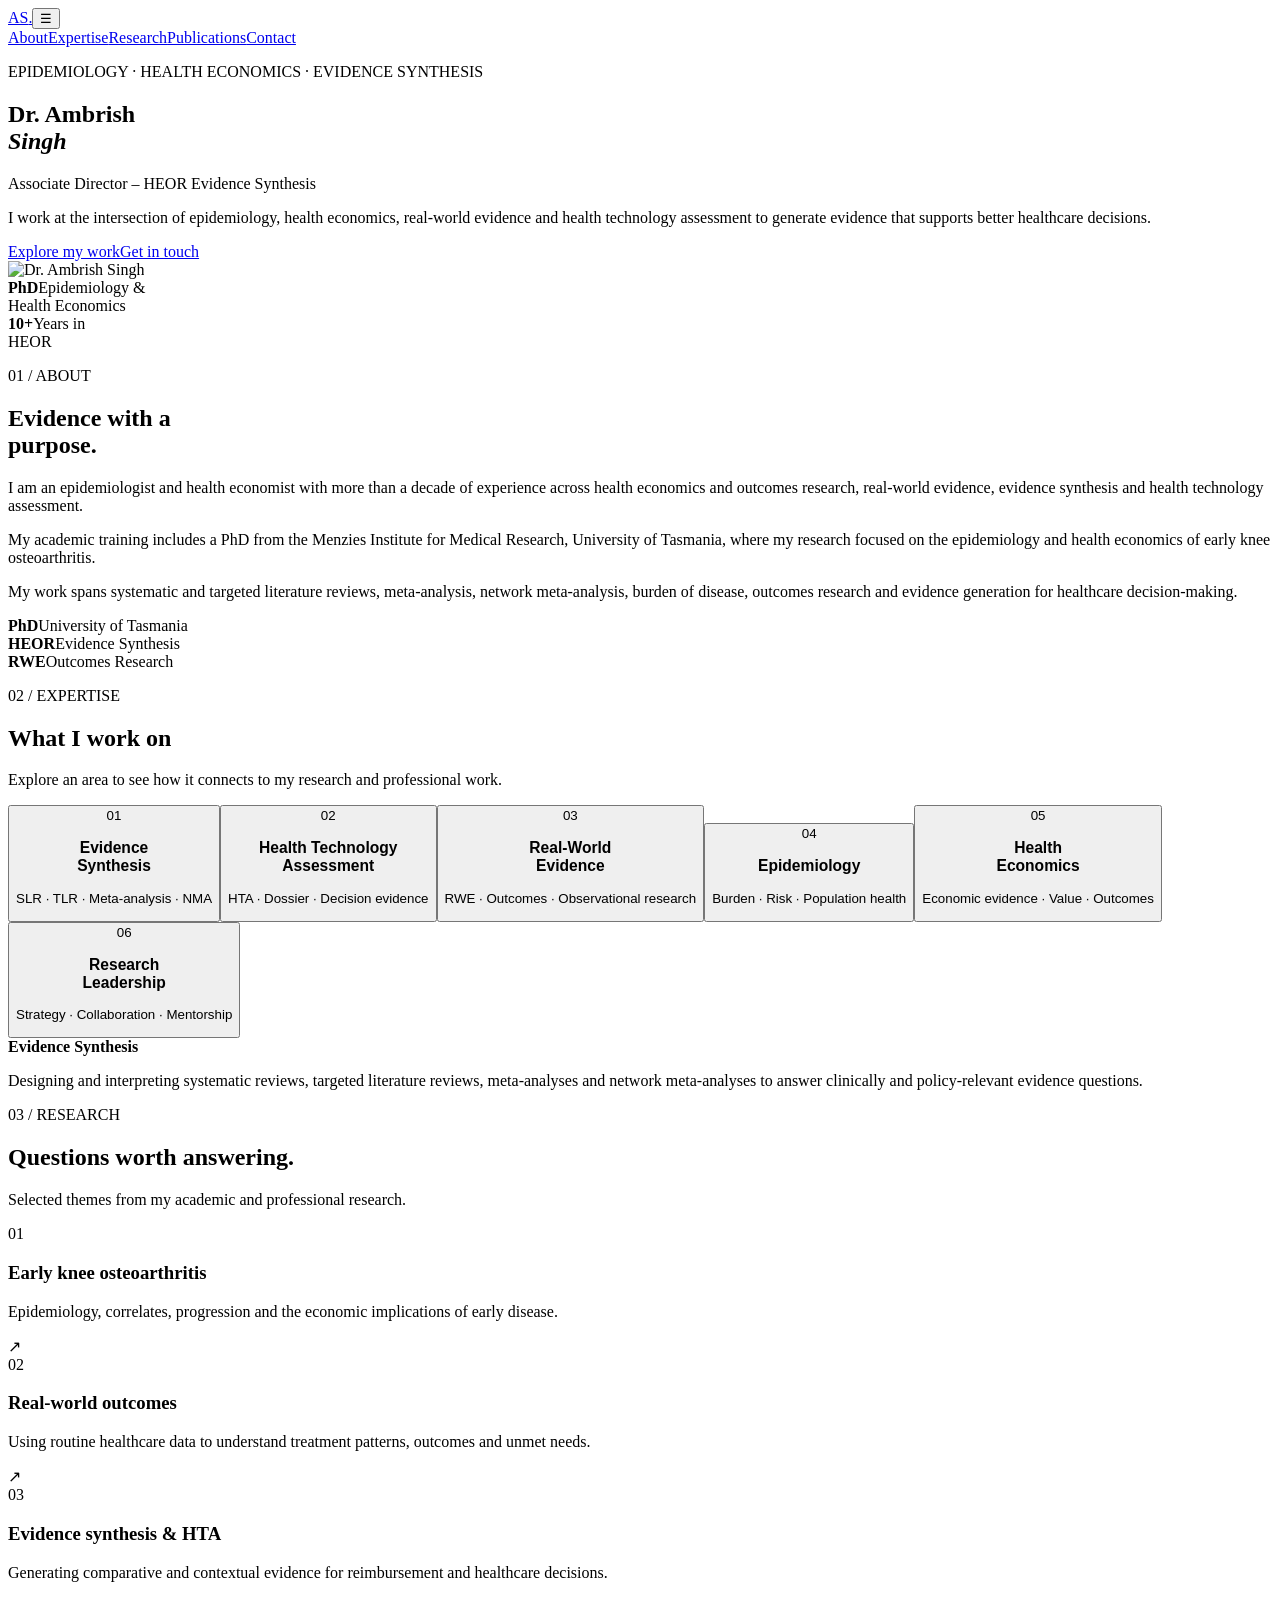
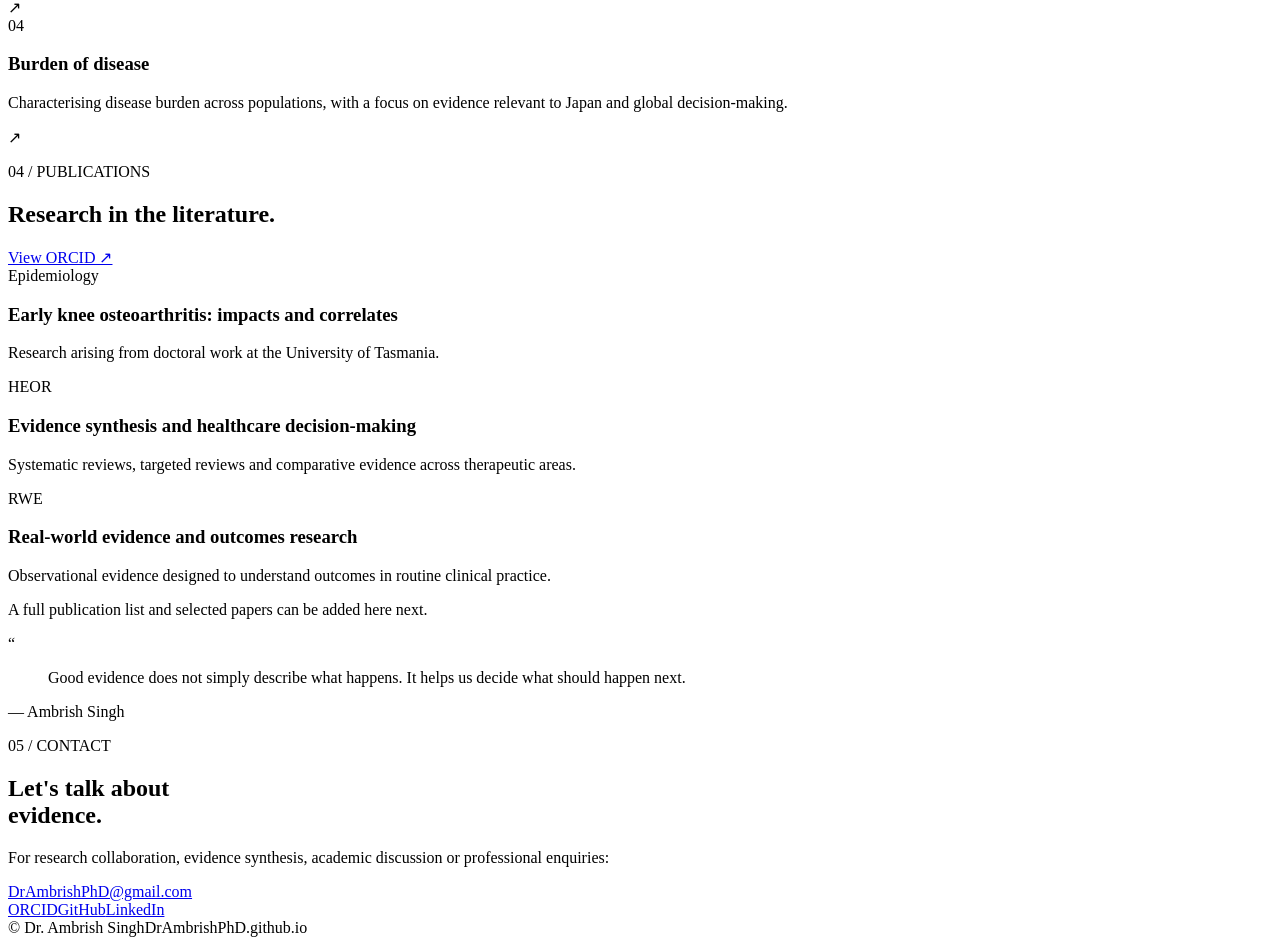
==== index.html @ 2ed8d4bd "Add personal academic website homepage" ====
<!DOCTYPE html>
<html lang="en">
<head>
  <meta charset="UTF-8" />
  <meta name="viewport" content="width=device-width, initial-scale=1.0" />
  <meta name="description" content="Dr. Ambrish Singh — Epidemiologist, Health Economist and HEOR Evidence Synthesis professional." />
  <meta name="author" content="Dr. Ambrish Singh" />
  <title>Dr. Ambrish Singh | HEOR & Evidence Synthesis</title>
  <link rel="preconnect" href="https://fonts.googleapis.com" />
  <link rel="preconnect" href="https://fonts.gstatic.com" crossorigin />
  <link href="https://fonts.googleapis.com/css2?family=DM+Sans:wght@400;500;600;700&family=Playfair+Display:wght@600;700&display=swap" rel="stylesheet" />
  <link rel="stylesheet" href="style.css" />
</head>
<body>
<header class="nav-wrap"><nav class="nav container"><a class="brand" href="#home">AS<span>.</span></a><button class="menu-toggle" aria-label="Open menu" aria-expanded="false">☰</button><div class="nav-links"><a href="#about">About</a><a href="#expertise">Expertise</a><a href="#research">Research</a><a href="#publications">Publications</a><a href="#contact">Contact</a></div></nav></header>
<main>
<section id="home" class="hero container"><div class="hero-copy"><p class="eyebrow">EPIDEMIOLOGY · HEALTH ECONOMICS · EVIDENCE SYNTHESIS</p><h1>Dr. Ambrish<br /><em>Singh</em></h1><p class="hero-title">Associate Director – HEOR Evidence Synthesis</p><p class="hero-text">I work at the intersection of epidemiology, health economics, real-world evidence and health technology assessment to generate evidence that supports better healthcare decisions.</p><div class="hero-actions"><a class="button primary" href="#research">Explore my work</a><a class="button secondary" href="#contact">Get in touch</a></div></div><div class="hero-visual"><div class="portrait-ring"><img src="https://avatars.githubusercontent.com/u/172473538?v=4" alt="Dr. Ambrish Singh" /></div><div class="floating-card card-one"><strong>PhD</strong><span>Epidemiology &amp;<br />Health Economics</span></div><div class="floating-card card-two"><strong>10+</strong><span>Years in<br />HEOR</span></div></div></section>
<section id="about" class="section section-soft"><div class="container two-col"><div><p class="section-label">01 / ABOUT</p><h2>Evidence with a<br /><span>purpose.</span></h2></div><div class="about-copy"><p>I am an epidemiologist and health economist with more than a decade of experience across health economics and outcomes research, real-world evidence, evidence synthesis and health technology assessment.</p><p>My academic training includes a PhD from the Menzies Institute for Medical Research, University of Tasmania, where my research focused on the epidemiology and health economics of early knee osteoarthritis.</p><p>My work spans systematic and targeted literature reviews, meta-analysis, network meta-analysis, burden of disease, outcomes research and evidence generation for healthcare decision-making.</p><div class="quick-facts"><div><strong>PhD</strong><span>University of Tasmania</span></div><div><strong>HEOR</strong><span>Evidence Synthesis</span></div><div><strong>RWE</strong><span>Outcomes Research</span></div></div></div></div></section>
<section id="expertise" class="section container"><p class="section-label">02 / EXPERTISE</p><div class="section-heading-row"><h2>What I <span>work on</span></h2><p>Explore an area to see how it connects to my research and professional work.</p></div><div class="expertise-grid"><button class="expertise-card active" data-topic="Evidence Synthesis"><span>01</span><h3>Evidence<br />Synthesis</h3><p>SLR · TLR · Meta-analysis · NMA</p></button><button class="expertise-card" data-topic="Health Technology Assessment"><span>02</span><h3>Health Technology<br />Assessment</h3><p>HTA · Dossier · Decision evidence</p></button><button class="expertise-card" data-topic="Real-World Evidence"><span>03</span><h3>Real-World<br />Evidence</h3><p>RWE · Outcomes · Observational research</p></button><button class="expertise-card" data-topic="Epidemiology"><span>04</span><h3>Epidemiology</h3><p>Burden · Risk · Population health</p></button><button class="expertise-card" data-topic="Health Economics"><span>05</span><h3>Health<br />Economics</h3><p>Economic evidence · Value · Outcomes</p></button><button class="expertise-card" data-topic="Research Leadership"><span>06</span><h3>Research<br />Leadership</h3><p>Strategy · Collaboration · Mentorship</p></button></div><div class="topic-panel" id="topicPanel"><strong>Evidence Synthesis</strong><p>Designing and interpreting systematic reviews, targeted literature reviews, meta-analyses and network meta-analyses to answer clinically and policy-relevant evidence questions.</p></div></section>
<section id="research" class="section section-dark"><div class="container"><p class="section-label light">03 / RESEARCH</p><div class="section-heading-row"><h2>Questions worth <span>answering.</span></h2><p>Selected themes from my academic and professional research.</p></div><div class="research-list"><article><div class="research-number">01</div><div><h3>Early knee osteoarthritis</h3><p>Epidemiology, correlates, progression and the economic implications of early disease.</p></div><span class="arrow">↗</span></article><article><div class="research-number">02</div><div><h3>Real-world outcomes</h3><p>Using routine healthcare data to understand treatment patterns, outcomes and unmet needs.</p></div><span class="arrow">↗</span></article><article><div class="research-number">03</div><div><h3>Evidence synthesis &amp; HTA</h3><p>Generating comparative and contextual evidence for reimbursement and healthcare decisions.</p></div><span class="arrow">↗</span></article><article><div class="research-number">04</div><div><h3>Burden of disease</h3><p>Characterising disease burden across populations, with a focus on evidence relevant to Japan and global decision-making.</p></div><span class="arrow">↗</span></article></div></div></section>
<section id="publications" class="section container"><p class="section-label">04 / PUBLICATIONS</p><div class="section-heading-row"><h2>Research in the <span>literature.</span></h2><a class="text-link" href="https://orcid.org/0000-0002-4618-7507" target="_blank" rel="noopener">View ORCID ↗</a></div><div class="pub-grid"><div class="pub-card"><span class="pub-tag">Epidemiology</span><h3>Early knee osteoarthritis: impacts and correlates</h3><p>Research arising from doctoral work at the University of Tasmania.</p></div><div class="pub-card"><span class="pub-tag">HEOR</span><h3>Evidence synthesis and healthcare decision-making</h3><p>Systematic reviews, targeted reviews and comparative evidence across therapeutic areas.</p></div><div class="pub-card"><span class="pub-tag">RWE</span><h3>Real-world evidence and outcomes research</h3><p>Observational evidence designed to understand outcomes in routine clinical practice.</p></div></div><p class="small-note">A full publication list and selected papers can be added here next.</p></section>
<section class="section quote-section"><div class="container quote"><div class="quote-mark">“</div><blockquote>Good evidence does not simply describe what happens. It helps us decide what should happen next.</blockquote><p>— Ambrish Singh</p></div></section>
<section id="contact" class="section container contact"><div><p class="section-label">05 / CONTACT</p><h2>Let's talk about<br /><span>evidence.</span></h2></div><div class="contact-details"><p>For research collaboration, evidence synthesis, academic discussion or professional enquiries:</p><a class="contact-email" href="mailto:DrAmbrishPhD@gmail.com">DrAmbrishPhD@gmail.com</a><div class="social-links"><a href="https://orcid.org/0000-0002-4618-7507" target="_blank" rel="noopener">ORCID</a><a href="https://github.com/DrAmbrishPhD" target="_blank" rel="noopener">GitHub</a><a href="https://www.linkedin.com/in/heandor/" target="_blank" rel="noopener">LinkedIn</a></div></div></section>
</main><footer><div class="container footer-inner"><span>© <span id="year"></span> Dr. Ambrish Singh</span><span>DrAmbrishPhD.github.io</span></div></footer><script src="script.js"></script></body></html>
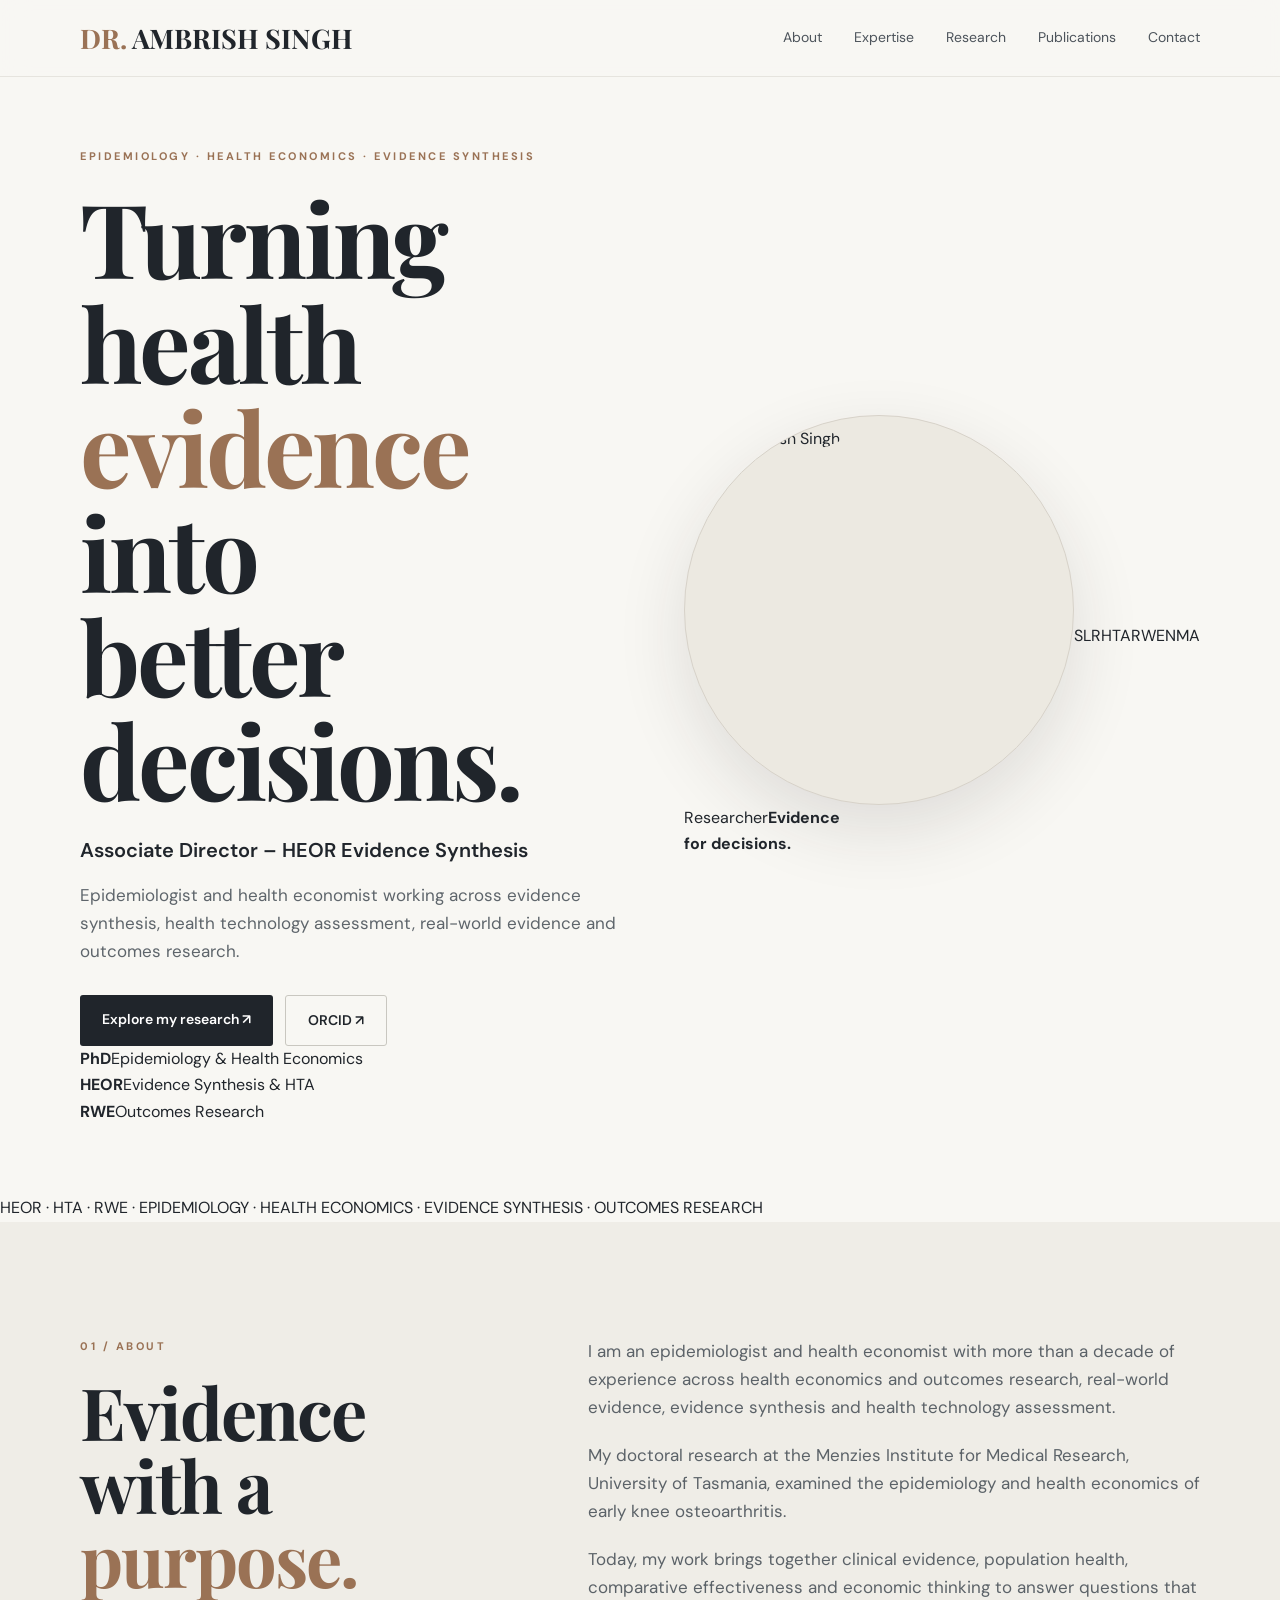
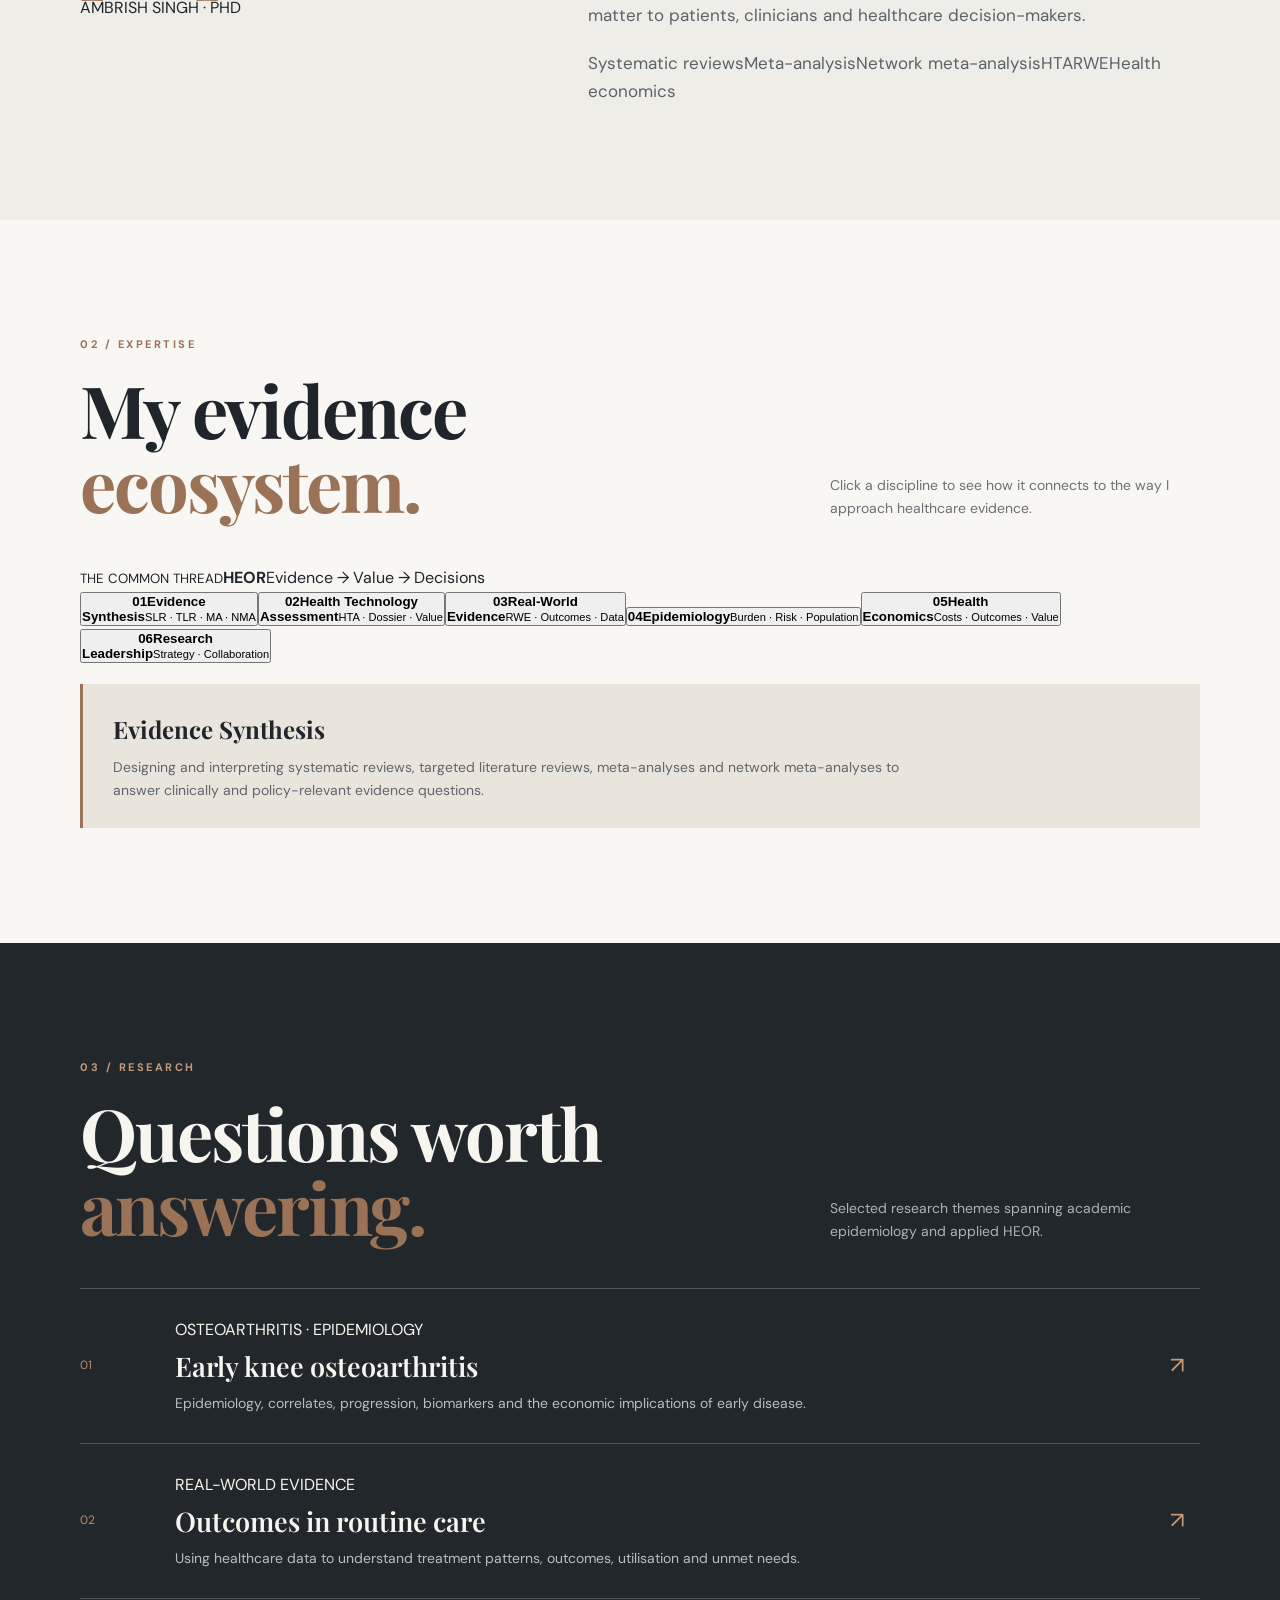
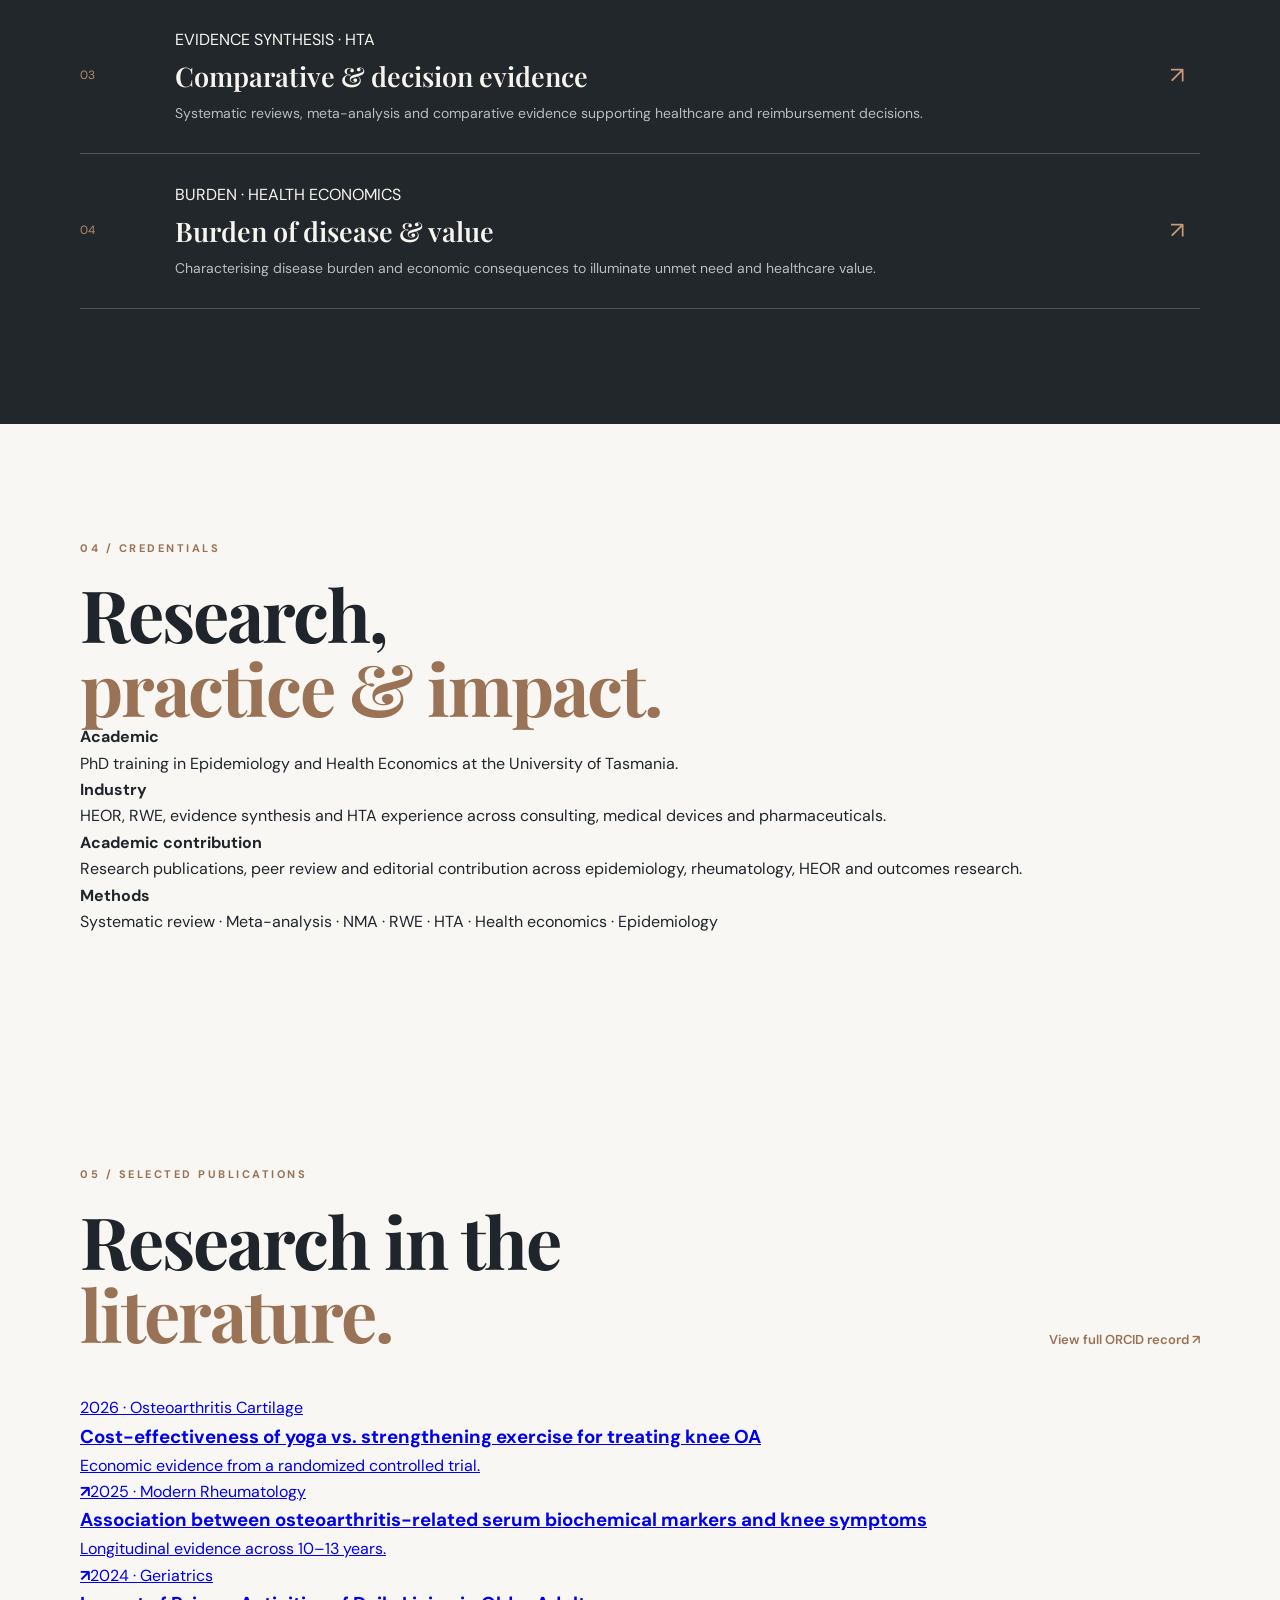
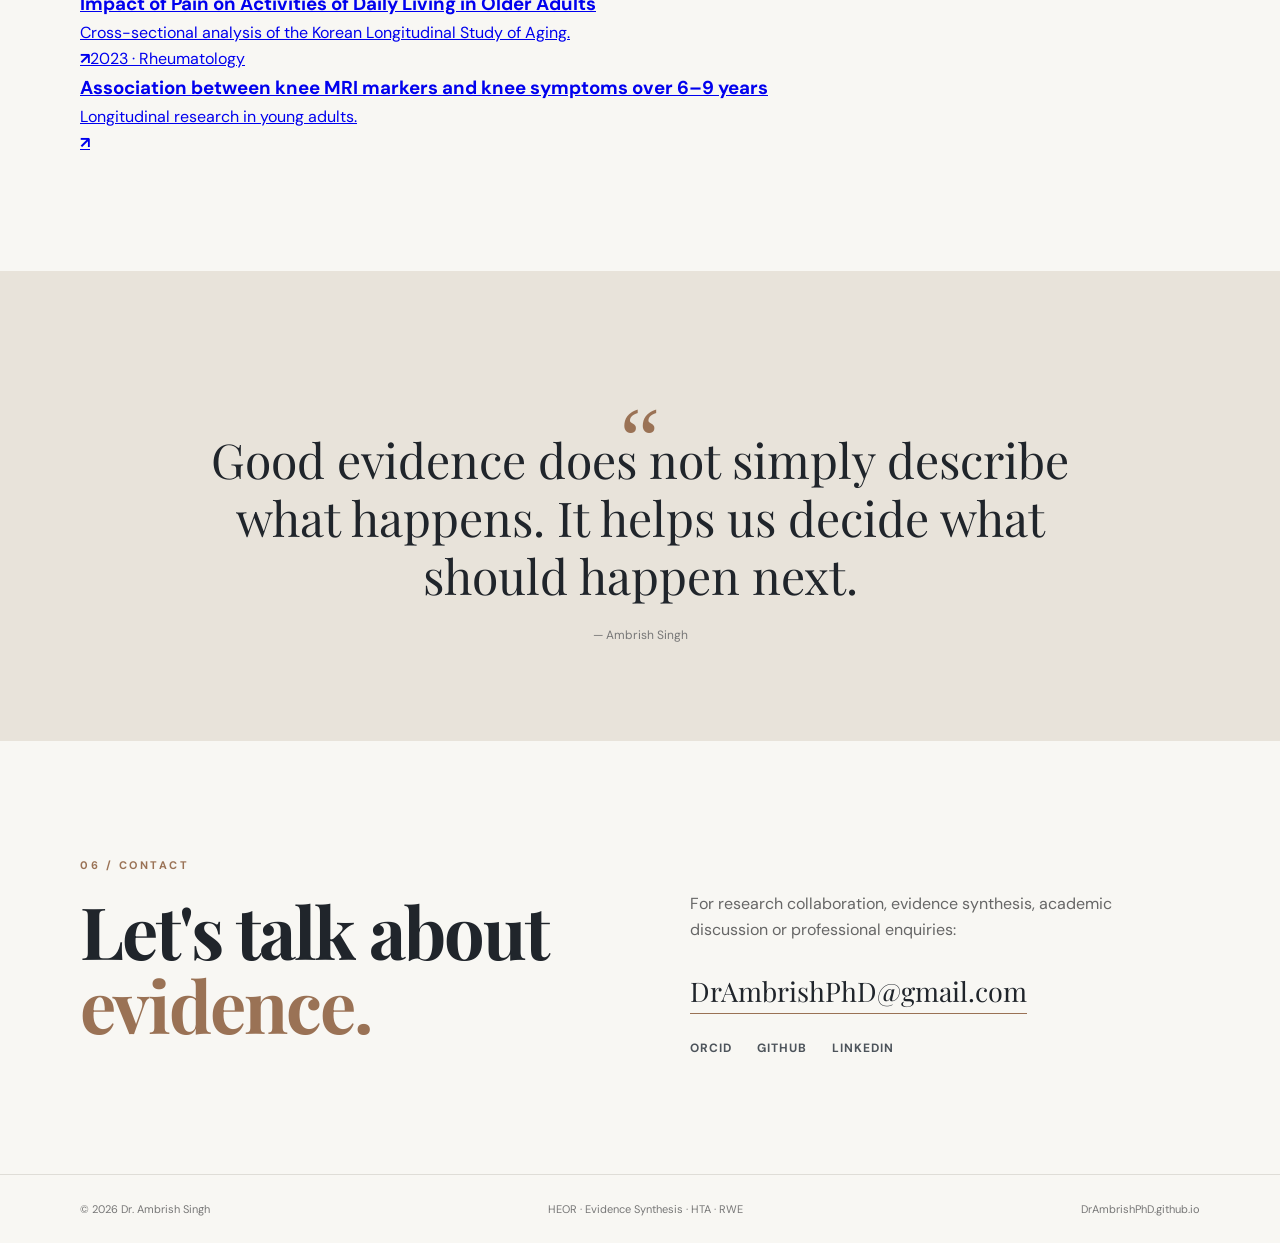
==== commit 4c192de4: "Upgrade website to academic research portfolio v2" ====
--- a/index.html
+++ b/index.html
@@ -1,24 +1,26 @@
 <!DOCTYPE html>
 <html lang="en">
 <head>
-  <meta charset="UTF-8" />
-  <meta name="viewport" content="width=device-width, initial-scale=1.0" />
-  <meta name="description" content="Dr. Ambrish Singh — Epidemiologist, Health Economist and HEOR Evidence Synthesis professional." />
-  <meta name="author" content="Dr. Ambrish Singh" />
-  <title>Dr. Ambrish Singh | HEOR & Evidence Synthesis</title>
-  <link rel="preconnect" href="https://fonts.googleapis.com" />
-  <link rel="preconnect" href="https://fonts.gstatic.com" crossorigin />
-  <link href="https://fonts.googleapis.com/css2?family=DM+Sans:wght@400;500;600;700&family=Playfair+Display:wght@600;700&display=swap" rel="stylesheet" />
-  <link rel="stylesheet" href="style.css" />
+<meta charset="UTF-8"><meta name="viewport" content="width=device-width,initial-scale=1.0">
+<meta name="description" content="Dr. Ambrish Singh — Epidemiology, health economics, HEOR, evidence synthesis, HTA and real-world evidence.">
+<meta name="author" content="Dr. Ambrish Singh"><title>Dr. Ambrish Singh | HEOR · HTA · Evidence Synthesis</title>
+<link rel="preconnect" href="https://fonts.googleapis.com"><link rel="preconnect" href="https://fonts.gstatic.com" crossorigin>
+<link href="https://fonts.googleapis.com/css2?family=DM+Sans:wght@400;500;600;700&family=Playfair+Display:wght@600;700&display=swap" rel="stylesheet"><link rel="stylesheet" href="style.css">
 </head>
 <body>
-<header class="nav-wrap"><nav class="nav container"><a class="brand" href="#home">AS<span>.</span></a><button class="menu-toggle" aria-label="Open menu" aria-expanded="false">☰</button><div class="nav-links"><a href="#about">About</a><a href="#expertise">Expertise</a><a href="#research">Research</a><a href="#publications">Publications</a><a href="#contact">Contact</a></div></nav></header>
+<header class="nav-wrap"><nav class="nav container"><a class="brand" href="#home"><span>DR.</span> AMBRISH SINGH</a><button class="menu-toggle" aria-label="Open menu" aria-expanded="false">☰</button><div class="nav-links"><a href="#about">About</a><a href="#expertise">Expertise</a><a href="#research">Research</a><a href="#publications">Publications</a><a href="#contact">Contact</a></div></nav></header>
 <main>
-<section id="home" class="hero container"><div class="hero-copy"><p class="eyebrow">EPIDEMIOLOGY · HEALTH ECONOMICS · EVIDENCE SYNTHESIS</p><h1>Dr. Ambrish<br /><em>Singh</em></h1><p class="hero-title">Associate Director – HEOR Evidence Synthesis</p><p class="hero-text">I work at the intersection of epidemiology, health economics, real-world evidence and health technology assessment to generate evidence that supports better healthcare decisions.</p><div class="hero-actions"><a class="button primary" href="#research">Explore my work</a><a class="button secondary" href="#contact">Get in touch</a></div></div><div class="hero-visual"><div class="portrait-ring"><img src="https://avatars.githubusercontent.com/u/172473538?v=4" alt="Dr. Ambrish Singh" /></div><div class="floating-card card-one"><strong>PhD</strong><span>Epidemiology &amp;<br />Health Economics</span></div><div class="floating-card card-two"><strong>10+</strong><span>Years in<br />HEOR</span></div></div></section>
-<section id="about" class="section section-soft"><div class="container two-col"><div><p class="section-label">01 / ABOUT</p><h2>Evidence with a<br /><span>purpose.</span></h2></div><div class="about-copy"><p>I am an epidemiologist and health economist with more than a decade of experience across health economics and outcomes research, real-world evidence, evidence synthesis and health technology assessment.</p><p>My academic training includes a PhD from the Menzies Institute for Medical Research, University of Tasmania, where my research focused on the epidemiology and health economics of early knee osteoarthritis.</p><p>My work spans systematic and targeted literature reviews, meta-analysis, network meta-analysis, burden of disease, outcomes research and evidence generation for healthcare decision-making.</p><div class="quick-facts"><div><strong>PhD</strong><span>University of Tasmania</span></div><div><strong>HEOR</strong><span>Evidence Synthesis</span></div><div><strong>RWE</strong><span>Outcomes Research</span></div></div></div></div></section>
-<section id="expertise" class="section container"><p class="section-label">02 / EXPERTISE</p><div class="section-heading-row"><h2>What I <span>work on</span></h2><p>Explore an area to see how it connects to my research and professional work.</p></div><div class="expertise-grid"><button class="expertise-card active" data-topic="Evidence Synthesis"><span>01</span><h3>Evidence<br />Synthesis</h3><p>SLR · TLR · Meta-analysis · NMA</p></button><button class="expertise-card" data-topic="Health Technology Assessment"><span>02</span><h3>Health Technology<br />Assessment</h3><p>HTA · Dossier · Decision evidence</p></button><button class="expertise-card" data-topic="Real-World Evidence"><span>03</span><h3>Real-World<br />Evidence</h3><p>RWE · Outcomes · Observational research</p></button><button class="expertise-card" data-topic="Epidemiology"><span>04</span><h3>Epidemiology</h3><p>Burden · Risk · Population health</p></button><button class="expertise-card" data-topic="Health Economics"><span>05</span><h3>Health<br />Economics</h3><p>Economic evidence · Value · Outcomes</p></button><button class="expertise-card" data-topic="Research Leadership"><span>06</span><h3>Research<br />Leadership</h3><p>Strategy · Collaboration · Mentorship</p></button></div><div class="topic-panel" id="topicPanel"><strong>Evidence Synthesis</strong><p>Designing and interpreting systematic reviews, targeted literature reviews, meta-analyses and network meta-analyses to answer clinically and policy-relevant evidence questions.</p></div></section>
-<section id="research" class="section section-dark"><div class="container"><p class="section-label light">03 / RESEARCH</p><div class="section-heading-row"><h2>Questions worth <span>answering.</span></h2><p>Selected themes from my academic and professional research.</p></div><div class="research-list"><article><div class="research-number">01</div><div><h3>Early knee osteoarthritis</h3><p>Epidemiology, correlates, progression and the economic implications of early disease.</p></div><span class="arrow">↗</span></article><article><div class="research-number">02</div><div><h3>Real-world outcomes</h3><p>Using routine healthcare data to understand treatment patterns, outcomes and unmet needs.</p></div><span class="arrow">↗</span></article><article><div class="research-number">03</div><div><h3>Evidence synthesis &amp; HTA</h3><p>Generating comparative and contextual evidence for reimbursement and healthcare decisions.</p></div><span class="arrow">↗</span></article><article><div class="research-number">04</div><div><h3>Burden of disease</h3><p>Characterising disease burden across populations, with a focus on evidence relevant to Japan and global decision-making.</p></div><span class="arrow">↗</span></article></div></div></section>
-<section id="publications" class="section container"><p class="section-label">04 / PUBLICATIONS</p><div class="section-heading-row"><h2>Research in the <span>literature.</span></h2><a class="text-link" href="https://orcid.org/0000-0002-4618-7507" target="_blank" rel="noopener">View ORCID ↗</a></div><div class="pub-grid"><div class="pub-card"><span class="pub-tag">Epidemiology</span><h3>Early knee osteoarthritis: impacts and correlates</h3><p>Research arising from doctoral work at the University of Tasmania.</p></div><div class="pub-card"><span class="pub-tag">HEOR</span><h3>Evidence synthesis and healthcare decision-making</h3><p>Systematic reviews, targeted reviews and comparative evidence across therapeutic areas.</p></div><div class="pub-card"><span class="pub-tag">RWE</span><h3>Real-world evidence and outcomes research</h3><p>Observational evidence designed to understand outcomes in routine clinical practice.</p></div></div><p class="small-note">A full publication list and selected papers can be added here next.</p></section>
+<section id="home" class="hero container">
+<div class="hero-copy"><p class="eyebrow">EPIDEMIOLOGY · HEALTH ECONOMICS · EVIDENCE SYNTHESIS</p><h1>Turning health<br><em>evidence</em> into<br>better decisions.</h1><p class="hero-title">Associate Director – HEOR Evidence Synthesis</p><p class="hero-text">Epidemiologist and health economist working across evidence synthesis, health technology assessment, real-world evidence and outcomes research.</p><div class="hero-actions"><a class="button primary" href="#research">Explore my research <span>↗</span></a><a class="button secondary" href="https://orcid.org/0000-0002-4618-7507" target="_blank" rel="noopener">ORCID <span>↗</span></a></div><div class="hero-meta"><div><strong>PhD</strong><span>Epidemiology &amp; Health Economics</span></div><div><strong>HEOR</strong><span>Evidence Synthesis &amp; HTA</span></div><div><strong>RWE</strong><span>Outcomes Research</span></div></div></div>
+<div class="hero-visual"><div class="portrait-wrap"><div class="portrait-ring"><img src="https://avatars.githubusercontent.com/u/172473538?v=4" alt="Dr. Ambrish Singh"></div><div class="portrait-label"><span>Researcher</span><strong>Evidence<br>for decisions.</strong></div></div><div class="orbit orbit-a">SLR</div><div class="orbit orbit-b">HTA</div><div class="orbit orbit-c">RWE</div><div class="orbit orbit-d">NMA</div></div>
+</section>
+<section class="marquee"><div>HEOR <span>·</span> HTA <span>·</span> RWE <span>·</span> EPIDEMIOLOGY <span>·</span> HEALTH ECONOMICS <span>·</span> EVIDENCE SYNTHESIS <span>·</span> OUTCOMES RESEARCH</div></section>
+<section id="about" class="section section-soft"><div class="container two-col"><div><p class="section-label">01 / ABOUT</p><h2>Evidence with a<br><span>purpose.</span></h2><div class="signature-line">AMBRISH SINGH <span>·</span> PHD</div></div><div class="about-copy"><p>I am an epidemiologist and health economist with more than a decade of experience across health economics and outcomes research, real-world evidence, evidence synthesis and health technology assessment.</p><p>My doctoral research at the Menzies Institute for Medical Research, University of Tasmania, examined the epidemiology and health economics of early knee osteoarthritis.</p><p>Today, my work brings together clinical evidence, population health, comparative effectiveness and economic thinking to answer questions that matter to patients, clinicians and healthcare decision-makers.</p><div class="about-tags"><span>Systematic reviews</span><span>Meta-analysis</span><span>Network meta-analysis</span><span>HTA</span><span>RWE</span><span>Health economics</span></div></div></div></section>
+<section id="expertise" class="section container"><p class="section-label">02 / EXPERTISE</p><div class="section-heading-row"><div><h2>My evidence<br><span>ecosystem.</span></h2></div><p>Click a discipline to see how it connects to the way I approach healthcare evidence.</p></div><div class="ecosystem"><div class="eco-center"><small>THE COMMON THREAD</small><strong>HEOR</strong><span>Evidence → Value → Decisions</span></div><button class="eco-node node-a active" data-topic="Evidence Synthesis"><b>01</b><strong>Evidence<br>Synthesis</strong><small>SLR · TLR · MA · NMA</small></button><button class="eco-node node-b" data-topic="Health Technology Assessment"><b>02</b><strong>Health Technology<br>Assessment</strong><small>HTA · Dossier · Value</small></button><button class="eco-node node-c" data-topic="Real-World Evidence"><b>03</b><strong>Real-World<br>Evidence</strong><small>RWE · Outcomes · Data</small></button><button class="eco-node node-d" data-topic="Epidemiology"><b>04</b><strong>Epidemiology</strong><small>Burden · Risk · Population</small></button><button class="eco-node node-e" data-topic="Health Economics"><b>05</b><strong>Health<br>Economics</strong><small>Costs · Outcomes · Value</small></button><button class="eco-node node-f" data-topic="Research Leadership"><b>06</b><strong>Research<br>Leadership</strong><small>Strategy · Collaboration</small></button></div><div class="topic-panel" id="topicPanel"><strong>Evidence Synthesis</strong><p>Designing and interpreting systematic reviews, targeted literature reviews, meta-analyses and network meta-analyses to answer clinically and policy-relevant evidence questions.</p></div></section>
+<section id="research" class="section section-dark"><div class="container"><p class="section-label light">03 / RESEARCH</p><div class="section-heading-row"><h2>Questions worth<br><span>answering.</span></h2><p>Selected research themes spanning academic epidemiology and applied HEOR.</p></div><div class="research-list"><article><div class="research-number">01</div><div><span class="research-tag">OSTEOARTHRITIS · EPIDEMIOLOGY</span><h3>Early knee osteoarthritis</h3><p>Epidemiology, correlates, progression, biomarkers and the economic implications of early disease.</p></div><span class="arrow">↗</span></article><article><div class="research-number">02</div><div><span class="research-tag">REAL-WORLD EVIDENCE</span><h3>Outcomes in routine care</h3><p>Using healthcare data to understand treatment patterns, outcomes, utilisation and unmet needs.</p></div><span class="arrow">↗</span></article><article><div class="research-number">03</div><div><span class="research-tag">EVIDENCE SYNTHESIS · HTA</span><h3>Comparative &amp; decision evidence</h3><p>Systematic reviews, meta-analysis and comparative evidence supporting healthcare and reimbursement decisions.</p></div><span class="arrow">↗</span></article><article><div class="research-number">04</div><div><span class="research-tag">BURDEN · HEALTH ECONOMICS</span><h3>Burden of disease &amp; value</h3><p>Characterising disease burden and economic consequences to illuminate unmet need and healthcare value.</p></div><span class="arrow">↗</span></article></div></div></section>
+<section class="section credentials"><div class="container credential-grid"><div><p class="section-label">04 / CREDENTIALS</p><h2>Research,<br><span>practice &amp; impact.</span></h2></div><div class="credential-cards"><div><strong>Academic</strong><p>PhD training in Epidemiology and Health Economics at the University of Tasmania.</p></div><div><strong>Industry</strong><p>HEOR, RWE, evidence synthesis and HTA experience across consulting, medical devices and pharmaceuticals.</p></div><div><strong>Academic contribution</strong><p>Research publications, peer review and editorial contribution across epidemiology, rheumatology, HEOR and outcomes research.</p></div><div><strong>Methods</strong><p>Systematic review · Meta-analysis · NMA · RWE · HTA · Health economics · Epidemiology</p></div></div></div></section>
+<section id="publications" class="section section-paper"><div class="container"><p class="section-label">05 / SELECTED PUBLICATIONS</p><div class="section-heading-row"><h2>Research in the<br><span>literature.</span></h2><a class="text-link" href="https://orcid.org/0000-0002-4618-7507" target="_blank" rel="noopener">View full ORCID record ↗</a></div><div class="pub-list"><a class="pub-item" href="https://pubmed.ncbi.nlm.nih.gov/41887454/" target="_blank" rel="noopener"><span>2026 · Osteoarthritis Cartilage</span><h3>Cost-effectiveness of yoga vs. strengthening exercise for treating knee OA</h3><p>Economic evidence from a randomized controlled trial.</p><b>↗</b></a><a class="pub-item" href="https://academic.oup.com/mr/article/35/3/585/7928430" target="_blank" rel="noopener"><span>2025 · Modern Rheumatology</span><h3>Association between osteoarthritis-related serum biochemical markers and knee symptoms</h3><p>Longitudinal evidence across 10–13 years.</p><b>↗</b></a><a class="pub-item" href="https://pmc.ncbi.nlm.nih.gov/articles/PMC11130898/" target="_blank" rel="noopener"><span>2024 · Geriatrics</span><h3>Impact of Pain on Activities of Daily Living in Older Adults</h3><p>Cross-sectional analysis of the Korean Longitudinal Study of Aging.</p><b>↗</b></a><a class="pub-item" href="https://pmc.ncbi.nlm.nih.gov/articles/PMC10836990/" target="_blank" rel="noopener"><span>2023 · Rheumatology</span><h3>Association between knee MRI markers and knee symptoms over 6–9 years</h3><p>Longitudinal research in young adults.</p><b>↗</b></a></div></div></section>
 <section class="section quote-section"><div class="container quote"><div class="quote-mark">“</div><blockquote>Good evidence does not simply describe what happens. It helps us decide what should happen next.</blockquote><p>— Ambrish Singh</p></div></section>
-<section id="contact" class="section container contact"><div><p class="section-label">05 / CONTACT</p><h2>Let's talk about<br /><span>evidence.</span></h2></div><div class="contact-details"><p>For research collaboration, evidence synthesis, academic discussion or professional enquiries:</p><a class="contact-email" href="mailto:DrAmbrishPhD@gmail.com">DrAmbrishPhD@gmail.com</a><div class="social-links"><a href="https://orcid.org/0000-0002-4618-7507" target="_blank" rel="noopener">ORCID</a><a href="https://github.com/DrAmbrishPhD" target="_blank" rel="noopener">GitHub</a><a href="https://www.linkedin.com/in/heandor/" target="_blank" rel="noopener">LinkedIn</a></div></div></section>
-</main><footer><div class="container footer-inner"><span>© <span id="year"></span> Dr. Ambrish Singh</span><span>DrAmbrishPhD.github.io</span></div></footer><script src="script.js"></script></body></html>+<section id="contact" class="section container contact"><div><p class="section-label">06 / CONTACT</p><h2>Let's talk about<br><span>evidence.</span></h2></div><div class="contact-details"><p>For research collaboration, evidence synthesis, academic discussion or professional enquiries:</p><a class="contact-email" href="mailto:DrAmbrishPhD@gmail.com">DrAmbrishPhD@gmail.com</a><div class="social-links"><a href="https://orcid.org/0000-0002-4618-7507" target="_blank" rel="noopener">ORCID</a><a href="https://github.com/DrAmbrishPhD" target="_blank" rel="noopener">GitHub</a><a href="https://www.linkedin.com/in/heandor/" target="_blank" rel="noopener">LinkedIn</a></div></div></section>
+</main><footer><div class="container footer-inner"><span>© <span id="year"></span> Dr. Ambrish Singh</span><span>HEOR · Evidence Synthesis · HTA · RWE</span><span>DrAmbrishPhD.github.io</span></div></footer><script src="script.js"></script>
+</body></html>
--- a/style.css
+++ b/style.css
@@ -0,0 +1 @@
+*{box-sizing:border-box;margin:0;padding:0}html{scroll-behavior:smooth}body{font-family:'DM Sans',sans-serif;color:#20252b;background:#f8f7f3;line-height:1.65}.container{width:min(1120px,calc(100% - 48px));margin:auto}.nav-wrap{position:sticky;top:0;z-index:20;background:rgba(248,247,243,.9);backdrop-filter:blur(14px);border-bottom:1px solid #e6e4de}.nav{height:76px;display:flex;align-items:center;justify-content:space-between}.brand{font-family:'Playfair Display',serif;font-size:27px;font-weight:700;color:#20252b;text-decoration:none}.brand span{color:#9a7255}.nav-links{display:flex;gap:32px}.nav-links a,.social-links a{color:#4d545b;text-decoration:none;font-size:14px}.nav-links a:hover,.social-links a:hover,.text-link:hover{color:#9a7255}.menu-toggle{display:none;border:0;background:none;font-size:24px}.hero{min-height:calc(100vh - 76px);display:grid;grid-template-columns:1.05fr .95fr;align-items:center;gap:40px;padding:70px 0}.eyebrow,.section-label{font-size:11px;letter-spacing:2.5px;font-weight:700;color:#9a7255;margin-bottom:20px}.hero h1,h2{font-family:'Playfair Display',serif;line-height:1.02;font-weight:700}.hero h1{font-size:clamp(64px,8vw,104px);letter-spacing:-3px}.hero h1 em{font-style:normal;color:#9a7255}.hero-title{font-size:20px;font-weight:600;margin:22px 0 14px}.hero-text{font-size:17px;color:#5e656b;max-width:600px}.hero-actions{display:flex;gap:12px;margin-top:30px}.button{padding:13px 22px;border-radius:3px;text-decoration:none;font-size:14px;font-weight:600;transition:.2s}.button.primary{background:#20252b;color:white}.button.primary:hover{background:#9a7255}.button.secondary{border:1px solid #c9c7c0;color:#20252b}.hero-visual{position:relative;display:flex;justify-content:center;align-items:center;min-height:500px}.portrait-ring{width:min(390px,70vw);height:min(390px,70vw);border-radius:50%;overflow:hidden;border:1px solid #d7d2c9;padding:10px;background:#ece9e1;box-shadow:0 25px 70px rgba(40,35,30,.12)}.portrait-ring img{width:100%;height:100%;object-fit:cover;border-radius:50%;object-position:center top}.floating-card{position:absolute;background:#fff;border:1px solid #e4e0d8;padding:17px 20px;box-shadow:0 12px 35px rgba(30,30,30,.1);display:flex;flex-direction:column}.floating-card strong{font-family:'Playfair Display',serif;font-size:25px}.floating-card span{font-size:11px;color:#6c7277;line-height:1.4}.card-one{left:0;bottom:90px}.card-two{right:0;top:80px}.section{padding:115px 0}.section-soft{background:#efede7}.two-col{display:grid;grid-template-columns:.8fr 1.2fr;gap:100px}.section h2{font-size:clamp(48px,6vw,72px);letter-spacing:-2px}.section h2 span{color:#9a7255}.about-copy{font-size:17px;color:#5b6268}.about-copy p{margin-bottom:20px}.quick-facts{display:grid;grid-template-columns:repeat(3,1fr);gap:16px;margin-top:38px}.quick-facts div{border-top:1px solid #cfcac0;padding-top:12px}.quick-facts strong{display:block;font-size:17px;color:#20252b}.quick-facts span{font-size:11px;color:#777}.section-heading-row{display:flex;justify-content:space-between;align-items:end;gap:30px;margin-bottom:45px}.section-heading-row>p{max-width:370px;color:#6b7175;font-size:14px}.expertise-grid{display:grid;grid-template-columns:repeat(3,1fr);gap:12px}.expertise-card{font:inherit;text-align:left;background:#fff;border:1px solid #e2dfd8;min-height:190px;padding:25px;cursor:pointer;transition:.25s}.expertise-card:hover,.expertise-card.active{transform:translateY(-4px);border-color:#9a7255;box-shadow:0 12px 30px rgba(40,30,20,.07)}.expertise-card span{font-size:11px;color:#9a7255}.expertise-card h3{font-family:'Playfair Display',serif;font-size:26px;line-height:1.05;margin:24px 0 14px}.expertise-card p{font-size:12px;color:#777}.topic-panel{margin-top:18px;padding:26px 30px;background:#e9e5dc;border-left:3px solid #9a7255}.topic-panel strong{font-family:'Playfair Display',serif;font-size:24px}.topic-panel p{font-size:14px;color:#60666b;max-width:800px;margin-top:6px}.section-dark{background:#22272c;color:#f7f5ef}.light{color:#c69a79}.section-dark .section-heading-row>p{color:#aeb2b4}.research-list{border-top:1px solid #50555a}.research-list article{display:grid;grid-template-columns:70px 1fr 30px;gap:25px;align-items:center;padding:28px 0;border-bottom:1px solid #50555a}.research-number{font-size:12px;color:#b38a6e}.research-list h3{font-family:'Playfair Display',serif;font-size:27px;font-weight:600}.research-list p{color:#b8bdc0;font-size:14px;margin-top:4px}.arrow{font-size:23px;color:#c69a79}.text-link{color:#9a7255;text-decoration:none;font-size:13px;font-weight:600}.pub-grid{display:grid;grid-template-columns:repeat(3,1fr);gap:16px}.pub-card{background:#fff;border:1px solid #e3e0d9;padding:28px;min-height:230px}.pub-tag{font-size:10px;text-transform:uppercase;letter-spacing:1.5px;color:#9a7255;font-weight:700}.pub-card h3{font-family:'Playfair Display',serif;font-size:24px;line-height:1.2;margin:28px 0 14px}.pub-card p,.small-note{font-size:13px;color:#71777b}.small-note{margin-top:20px}.quote-section{padding:95px 0;background:#e8e3da}.quote{max-width:900px;text-align:center}.quote-mark{font-family:Georgia,serif;font-size:90px;color:#9a7255;height:65px}.quote blockquote{font-family:'Playfair Display',serif;font-size:clamp(30px,4vw,48px);line-height:1.2}.quote p{font-size:12px;margin-top:22px;color:#777}.contact{display:grid;grid-template-columns:1fr 1fr;gap:100px}.contact-details{padding-top:35px}.contact-details>p{color:#666;max-width:430px}.contact-email{display:inline-block;margin:25px 0;color:#20252b;font-family:'Playfair Display',serif;font-size:27px;text-decoration:none;border-bottom:1px solid #9a7255}.social-links{display:flex;gap:25px}.social-links a{font-size:12px;font-weight:700;text-transform:uppercase;letter-spacing:1px}footer{border-top:1px solid #dfddd7;padding:25px 0;color:#777;font-size:11px}.footer-inner{display:flex;justify-content:space-between}@media(max-width:800px){.nav-links{display:none;position:absolute;top:76px;left:0;right:0;background:#f8f7f3;padding:20px 24px;flex-direction:column;gap:16px;border-bottom:1px solid #ddd}.nav-links.open{display:flex}.menu-toggle{display:block}.hero{grid-template-columns:1fr;padding:55px 0}.hero-visual{min-height:400px}.card-one{left:4%;bottom:45px}.card-two{right:4%;top:35px}.two-col,.contact{grid-template-columns:1fr;gap:45px}.expertise-grid,.pub-grid{grid-template-columns:1fr 1fr}.section{padding:80px 0}.section-heading-row{display:block}.section-heading-row>p{margin-top:20px}.contact-details{padding-top:0}}@media(max-width:520px){.container{width:min(100% - 32px,1120px)}.hero h1{font-size:64px}.hero-visual{min-height:340px}.portrait-ring{width:280px;height:280px}.floating-card{padding:12px 14px}.floating-card strong{font-size:20px}.expertise-grid,.pub-grid,.quick-facts{grid-template-columns:1fr}.research-list article{grid-template-columns:40px 1fr}.arrow{display:none}.footer-inner{display:block}.footer-inner span:last-child{display:block;margin-top:5px}}
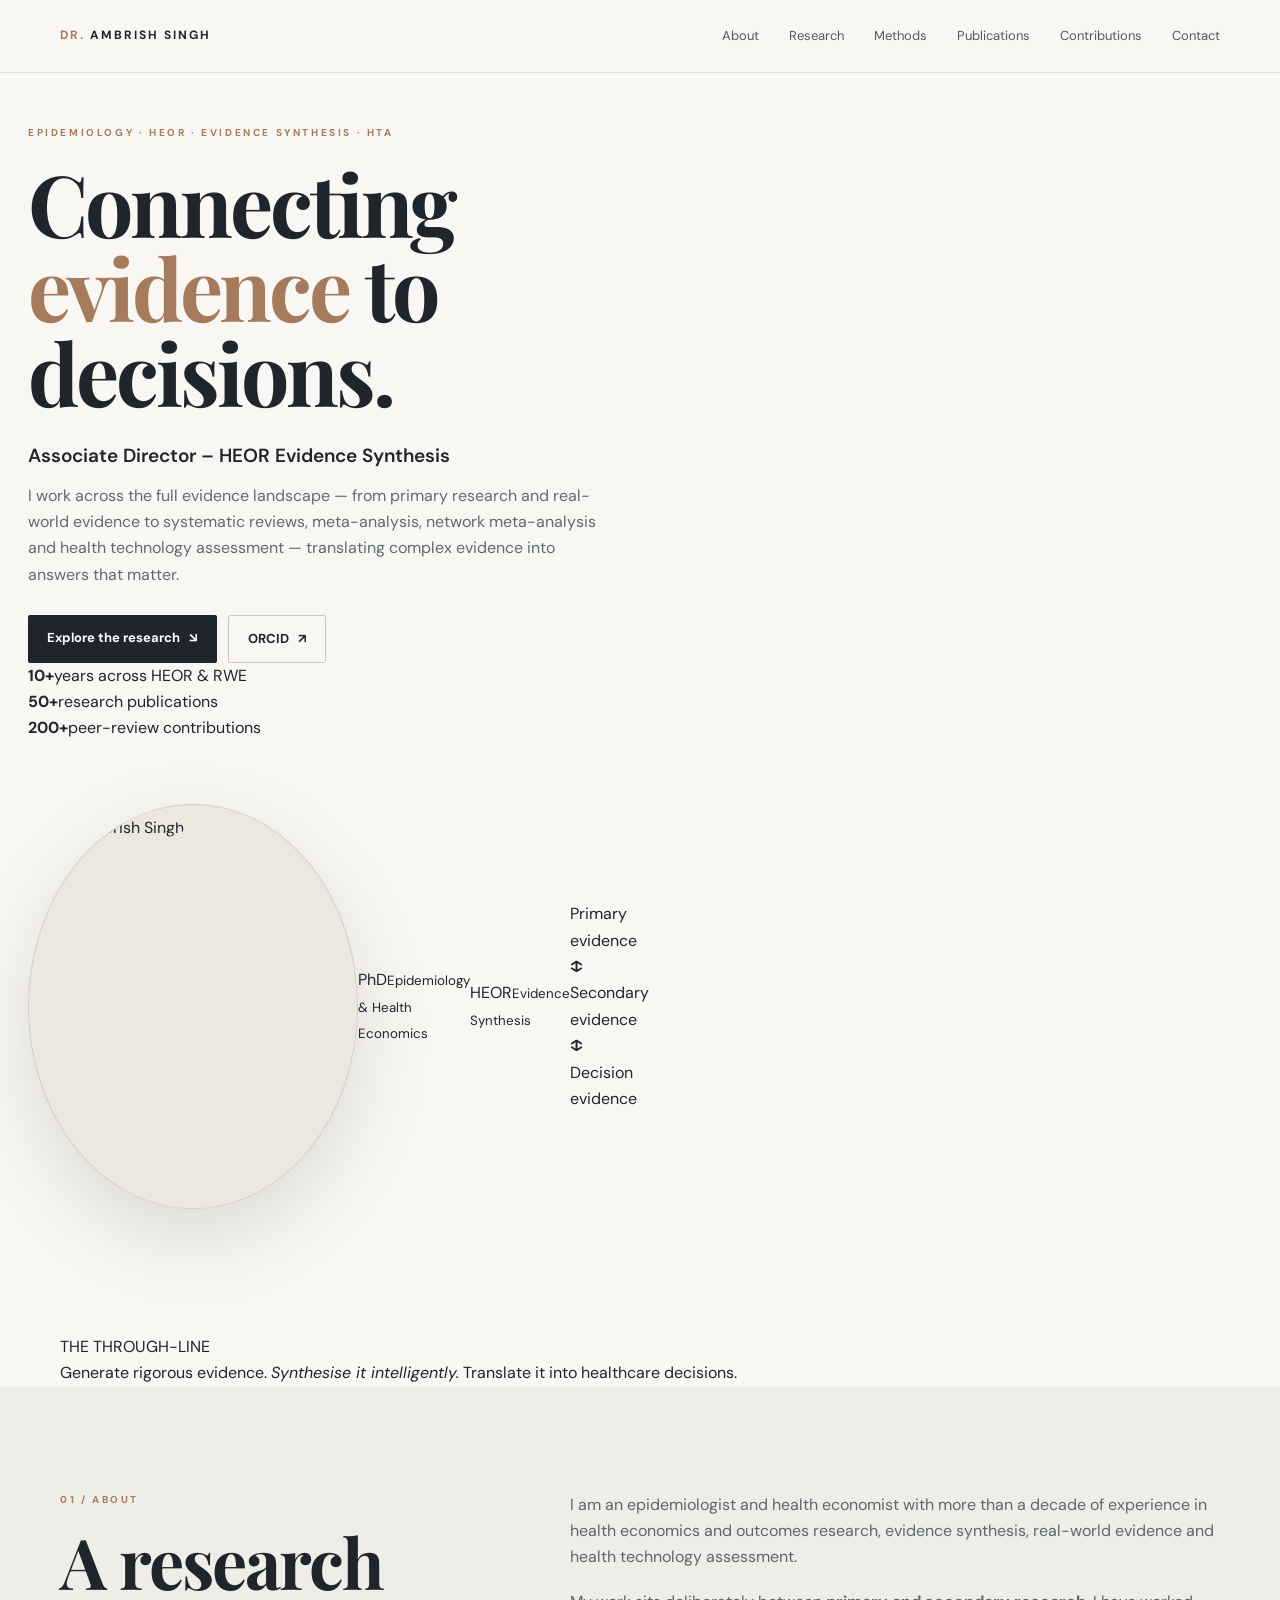
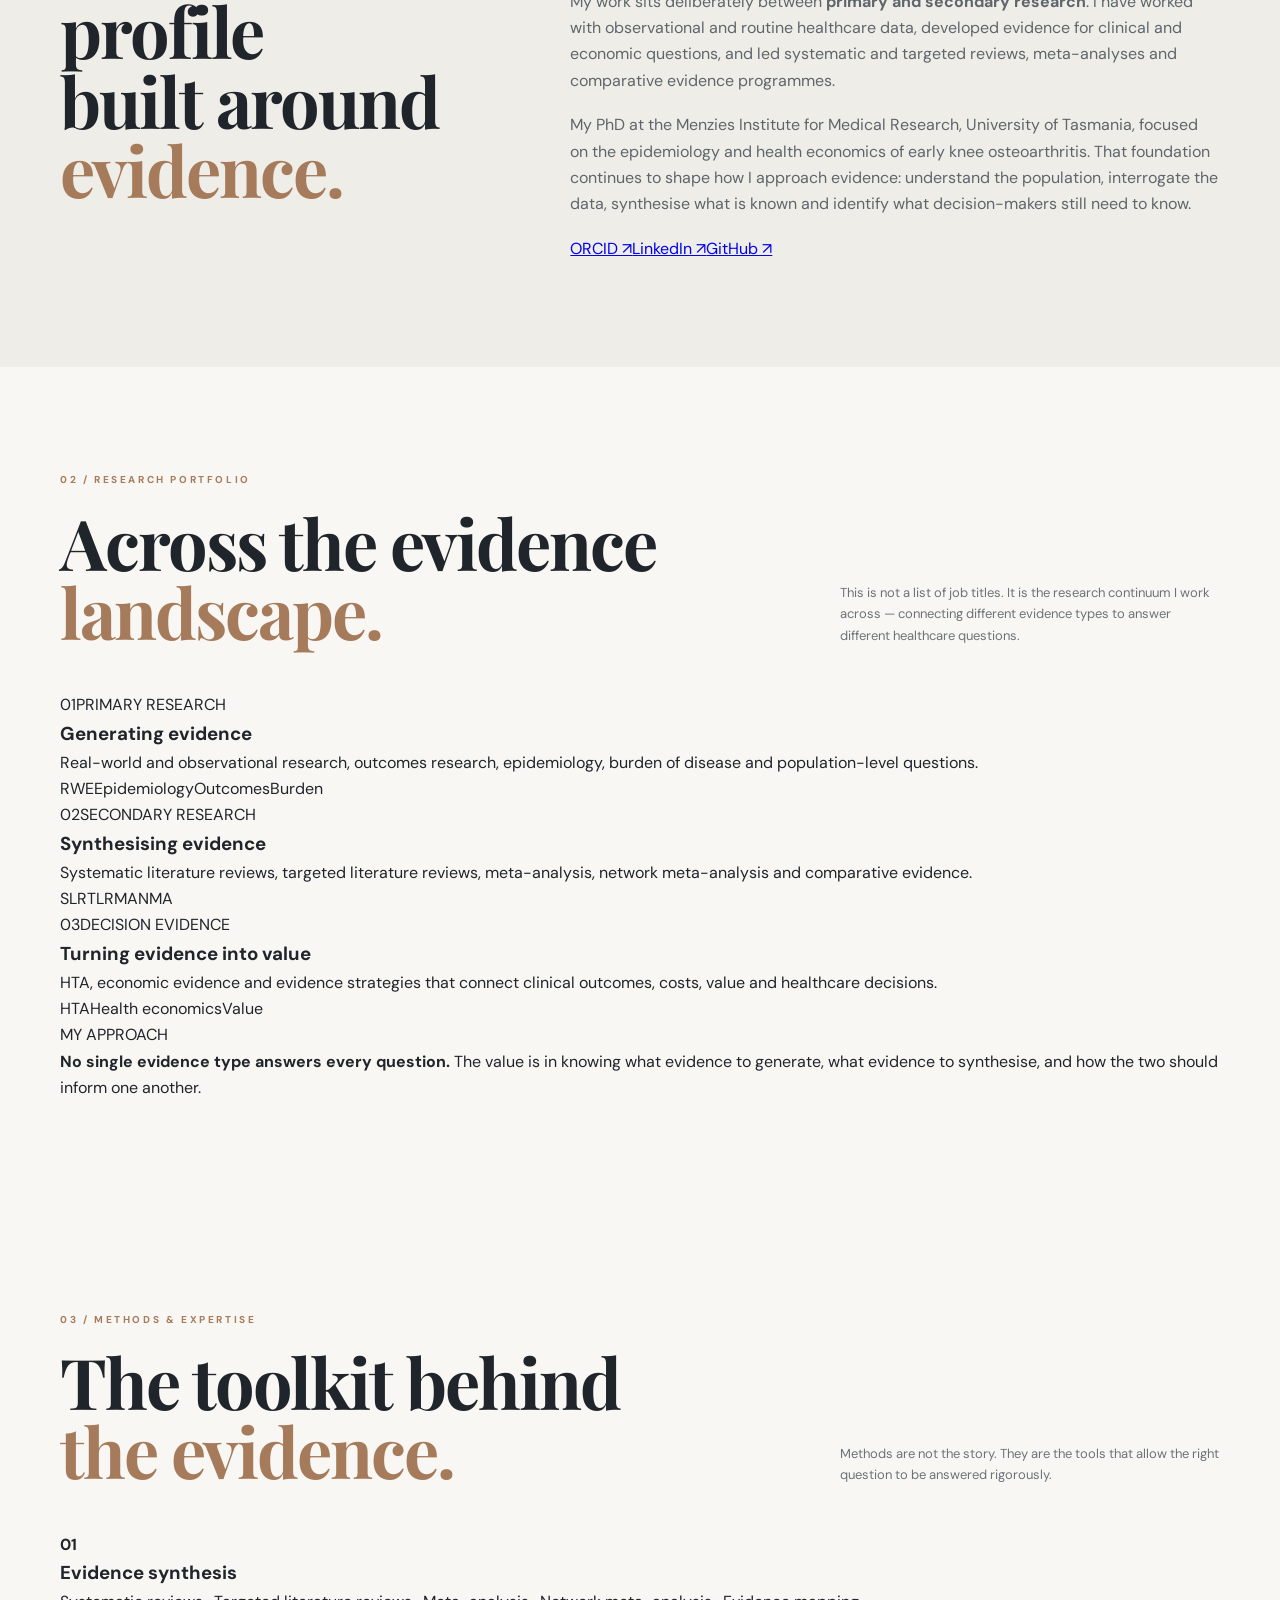
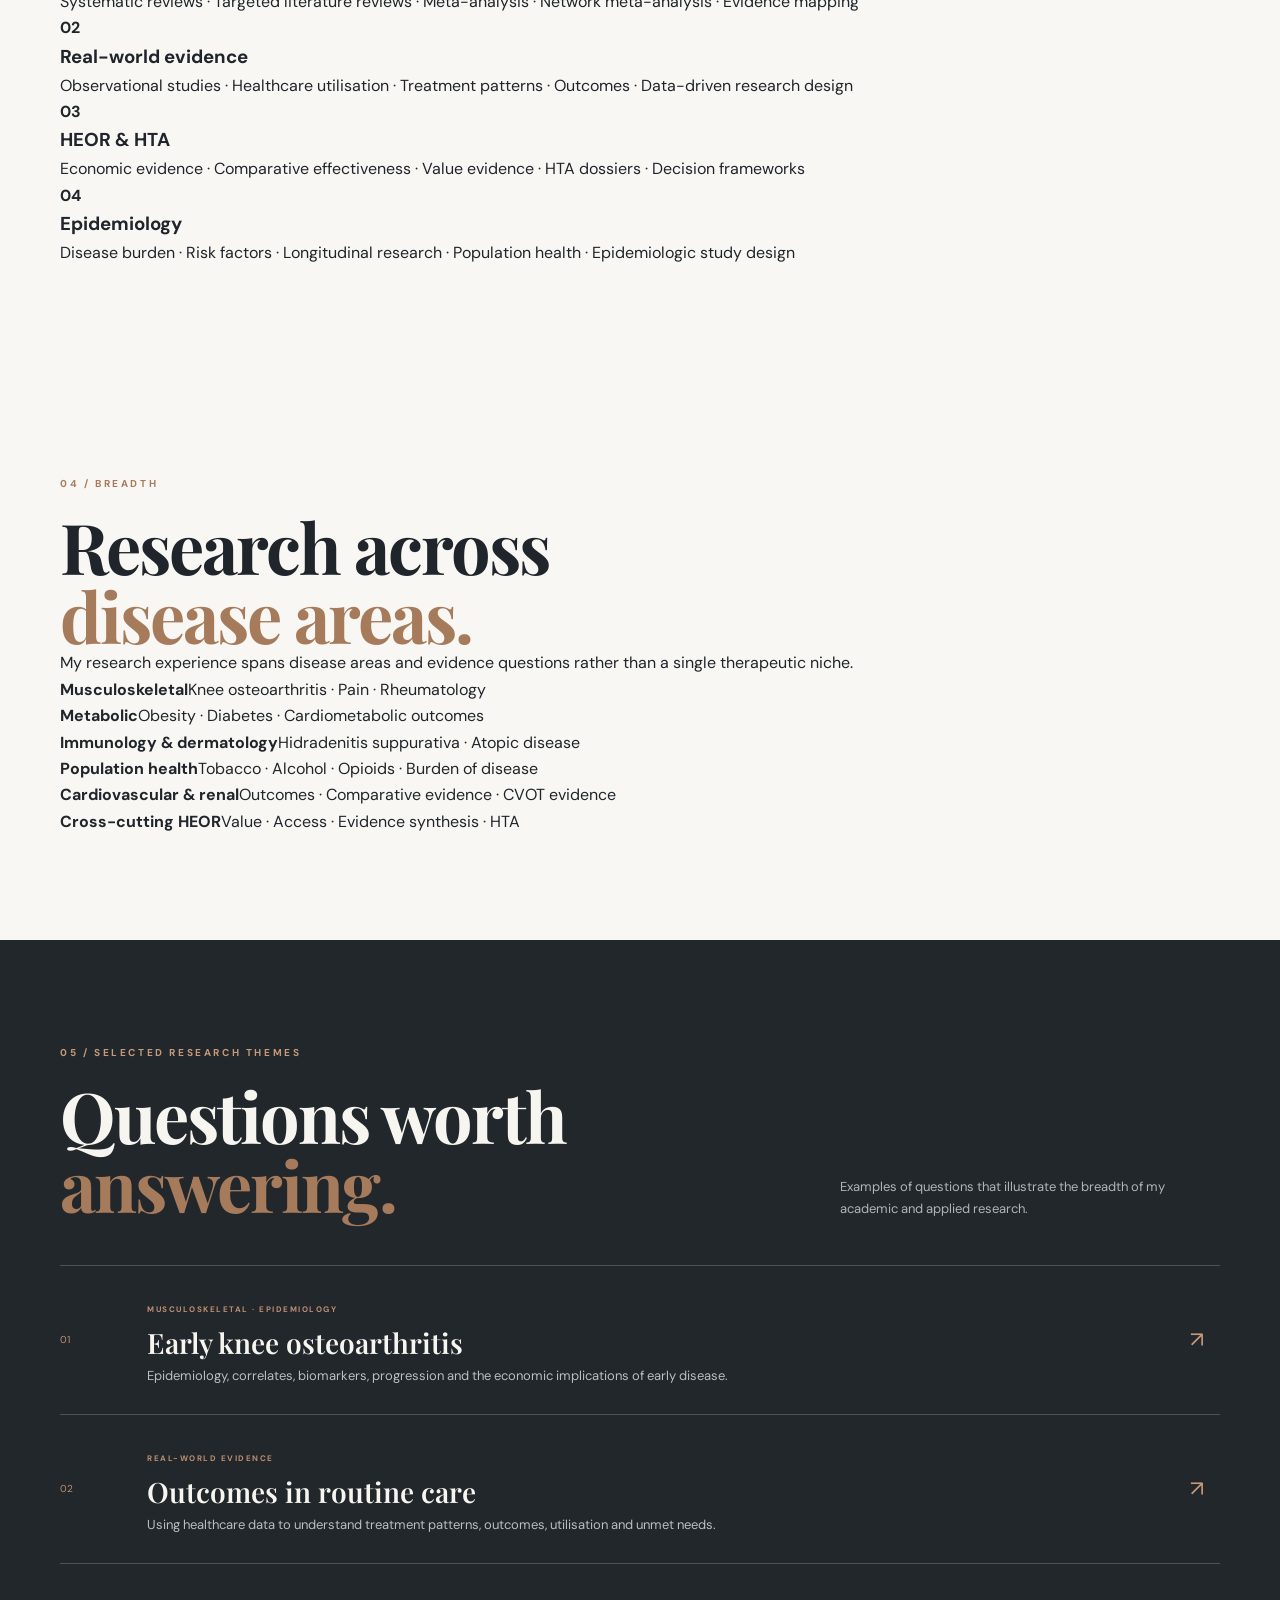
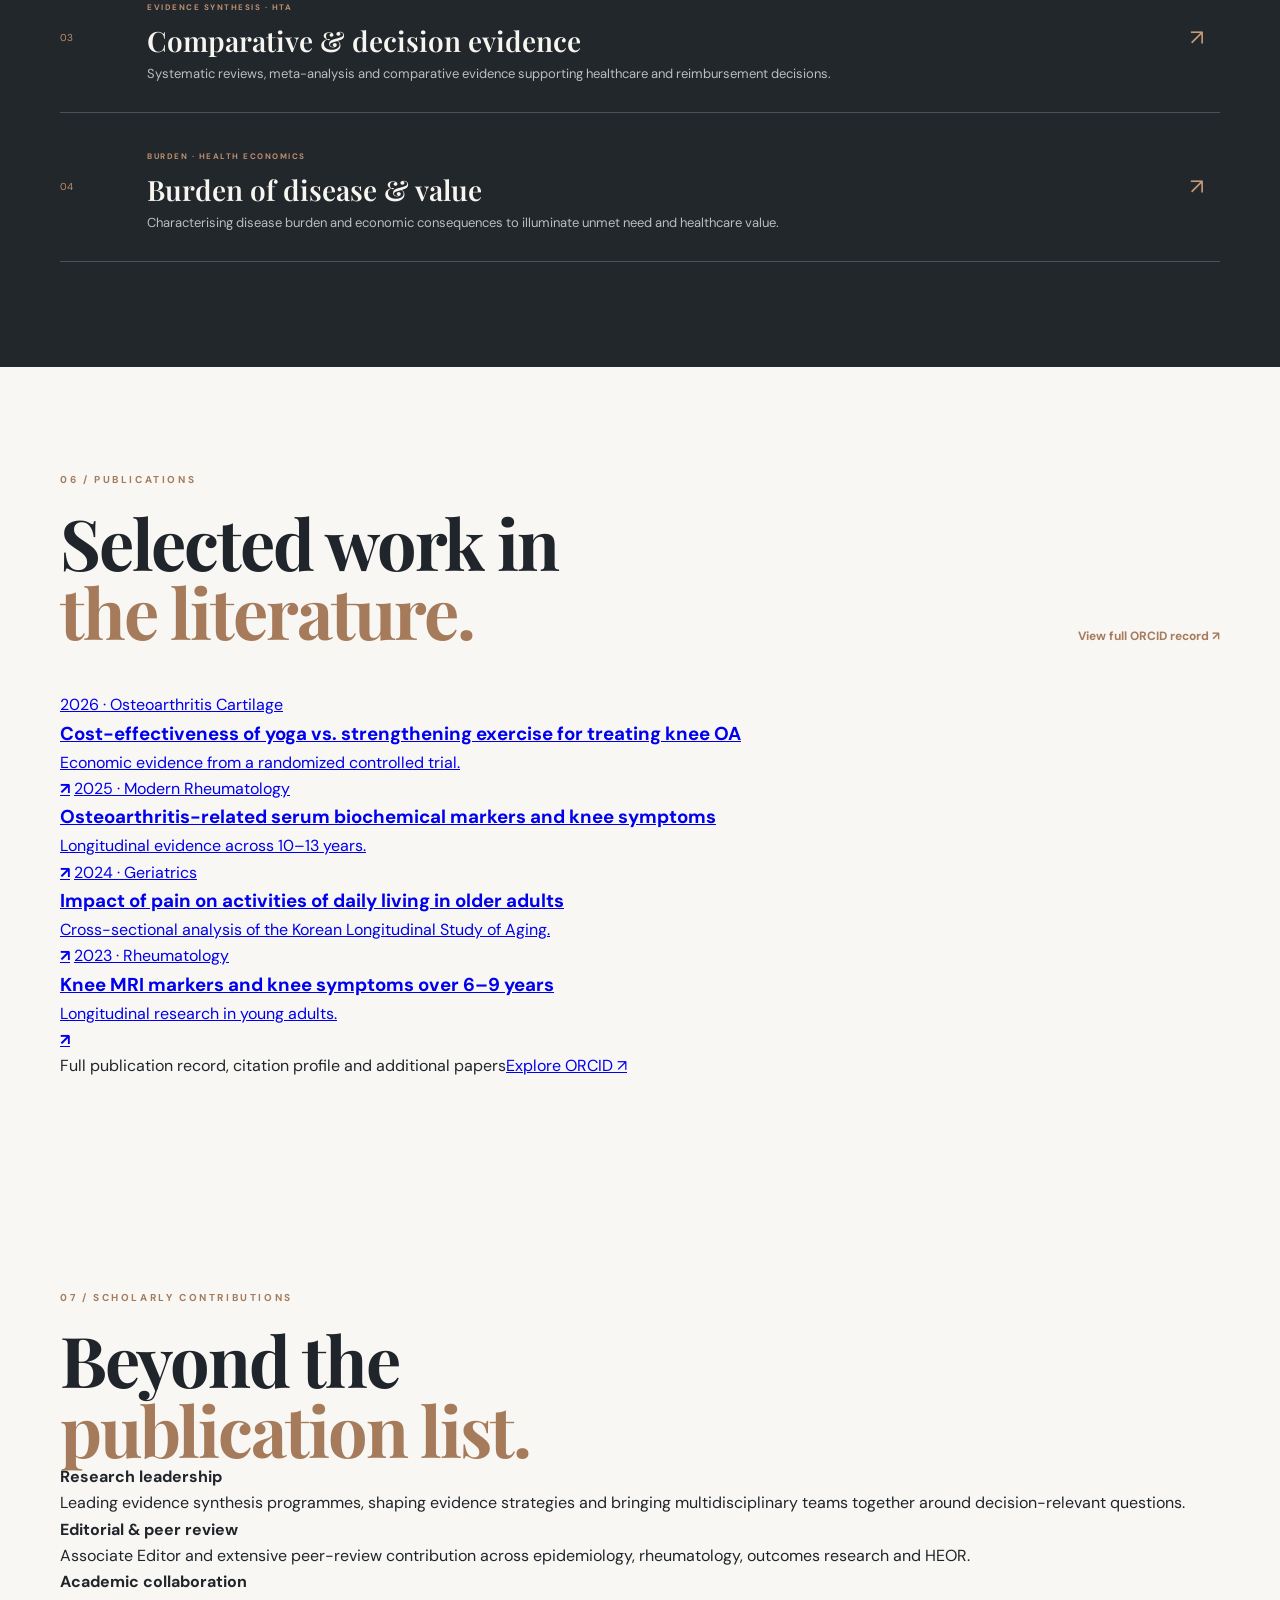
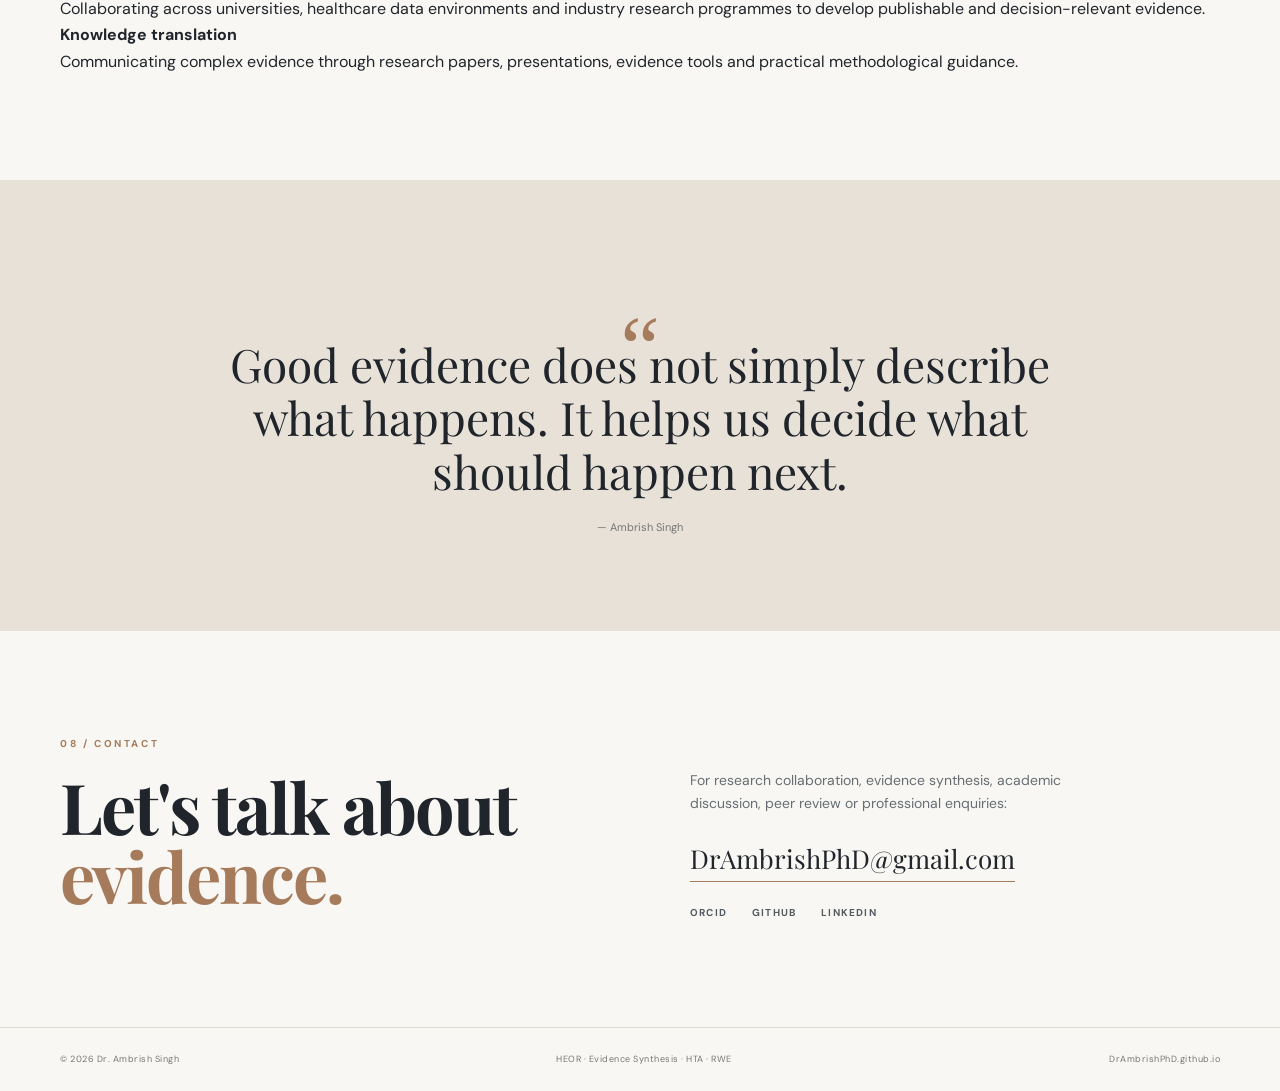
==== commit 21b689ab: "Redesign academic research portfolio around evidence synthesis leadership" ====
--- a/index.html
+++ b/index.html
@@ -1,26 +1,134 @@
 <!DOCTYPE html>
 <html lang="en">
 <head>
-<meta charset="UTF-8"><meta name="viewport" content="width=device-width,initial-scale=1.0">
-<meta name="description" content="Dr. Ambrish Singh — Epidemiology, health economics, HEOR, evidence synthesis, HTA and real-world evidence.">
-<meta name="author" content="Dr. Ambrish Singh"><title>Dr. Ambrish Singh | HEOR · HTA · Evidence Synthesis</title>
-<link rel="preconnect" href="https://fonts.googleapis.com"><link rel="preconnect" href="https://fonts.gstatic.com" crossorigin>
-<link href="https://fonts.googleapis.com/css2?family=DM+Sans:wght@400;500;600;700&family=Playfair+Display:wght@600;700&display=swap" rel="stylesheet"><link rel="stylesheet" href="style.css">
+<meta charset="UTF-8">
+<meta name="viewport" content="width=device-width,initial-scale=1.0">
+<meta name="description" content="Dr. Ambrish Singh — epidemiologist, health economist and HEOR evidence synthesis leader working across primary research, secondary evidence and healthcare decision-making.">
+<meta name="author" content="Dr. Ambrish Singh">
+<title>Dr. Ambrish Singh | Evidence Synthesis · HEOR · HTA</title>
+<link rel="preconnect" href="https://fonts.googleapis.com">
+<link rel="preconnect" href="https://fonts.gstatic.com" crossorigin>
+<link href="https://fonts.googleapis.com/css2?family=DM+Sans:wght@400;500;600;700&family=Playfair+Display:wght@600;700&display=swap" rel="stylesheet">
+<link rel="stylesheet" href="style.css?v=4">
 </head>
 <body>
-<header class="nav-wrap"><nav class="nav container"><a class="brand" href="#home"><span>DR.</span> AMBRISH SINGH</a><button class="menu-toggle" aria-label="Open menu" aria-expanded="false">☰</button><div class="nav-links"><a href="#about">About</a><a href="#expertise">Expertise</a><a href="#research">Research</a><a href="#publications">Publications</a><a href="#contact">Contact</a></div></nav></header>
+<header class="nav-wrap">
+<nav class="nav container">
+<a class="brand" href="#home"><span>DR.</span> AMBRISH SINGH</a>
+<button class="menu-toggle" aria-label="Open menu" aria-expanded="false">☰</button>
+<div class="nav-links">
+<a href="#about">About</a><a href="#research">Research</a><a href="#methods">Methods</a><a href="#publications">Publications</a><a href="#contributions">Contributions</a><a href="#contact">Contact</a>
+</div>
+</nav>
+</header>
 <main>
-<section id="home" class="hero container">
-<div class="hero-copy"><p class="eyebrow">EPIDEMIOLOGY · HEALTH ECONOMICS · EVIDENCE SYNTHESIS</p><h1>Turning health<br><em>evidence</em> into<br>better decisions.</h1><p class="hero-title">Associate Director – HEOR Evidence Synthesis</p><p class="hero-text">Epidemiologist and health economist working across evidence synthesis, health technology assessment, real-world evidence and outcomes research.</p><div class="hero-actions"><a class="button primary" href="#research">Explore my research <span>↗</span></a><a class="button secondary" href="https://orcid.org/0000-0002-4618-7507" target="_blank" rel="noopener">ORCID <span>↗</span></a></div><div class="hero-meta"><div><strong>PhD</strong><span>Epidemiology &amp; Health Economics</span></div><div><strong>HEOR</strong><span>Evidence Synthesis &amp; HTA</span></div><div><strong>RWE</strong><span>Outcomes Research</span></div></div></div>
-<div class="hero-visual"><div class="portrait-wrap"><div class="portrait-ring"><img src="https://avatars.githubusercontent.com/u/172473538?v=4" alt="Dr. Ambrish Singh"></div><div class="portrait-label"><span>Researcher</span><strong>Evidence<br>for decisions.</strong></div></div><div class="orbit orbit-a">SLR</div><div class="orbit orbit-b">HTA</div><div class="orbit orbit-c">RWE</div><div class="orbit orbit-d">NMA</div></div>
+<section id="home" class="hero">
+<div class="container hero-grid">
+<div class="hero-copy">
+<p class="eyebrow">EPIDEMIOLOGY · HEOR · EVIDENCE SYNTHESIS · HTA</p>
+<h1>Connecting<br><em>evidence</em> to<br>decisions.</h1>
+<p class="hero-title">Associate Director – HEOR Evidence Synthesis</p>
+<p class="hero-text">I work across the full evidence landscape — from primary research and real-world evidence to systematic reviews, meta-analysis, network meta-analysis and health technology assessment — translating complex evidence into answers that matter.</p>
+<div class="hero-actions"><a class="button primary" href="#research">Explore the research <span>↘</span></a><a class="button secondary" href="https://orcid.org/0000-0002-4618-7507" target="_blank" rel="noopener">ORCID <span>↗</span></a></div>
+<div class="proof-strip"><div><strong>10+</strong><span>years across HEOR &amp; RWE</span></div><div><strong>50+</strong><span>research publications</span></div><div><strong>200+</strong><span>peer-review contributions</span></div></div>
+</div>
+<div class="hero-visual">
+<div class="portrait-ring"><img src="https://avatars.githubusercontent.com/u/172473538?v=4" alt="Dr. Ambrish Singh"></div>
+<div class="credential-badge badge-one"><span>PhD</span><small>Epidemiology<br>&amp; Health Economics</small></div>
+<div class="credential-badge badge-two"><span>HEOR</span><small>Evidence<br>Synthesis</small></div>
+<div class="visual-note">Primary evidence<br><b>↕</b><br>Secondary evidence<br><b>↕</b><br>Decision evidence</div>
+</div>
+</div>
 </section>
-<section class="marquee"><div>HEOR <span>·</span> HTA <span>·</span> RWE <span>·</span> EPIDEMIOLOGY <span>·</span> HEALTH ECONOMICS <span>·</span> EVIDENCE SYNTHESIS <span>·</span> OUTCOMES RESEARCH</div></section>
-<section id="about" class="section section-soft"><div class="container two-col"><div><p class="section-label">01 / ABOUT</p><h2>Evidence with a<br><span>purpose.</span></h2><div class="signature-line">AMBRISH SINGH <span>·</span> PHD</div></div><div class="about-copy"><p>I am an epidemiologist and health economist with more than a decade of experience across health economics and outcomes research, real-world evidence, evidence synthesis and health technology assessment.</p><p>My doctoral research at the Menzies Institute for Medical Research, University of Tasmania, examined the epidemiology and health economics of early knee osteoarthritis.</p><p>Today, my work brings together clinical evidence, population health, comparative effectiveness and economic thinking to answer questions that matter to patients, clinicians and healthcare decision-makers.</p><div class="about-tags"><span>Systematic reviews</span><span>Meta-analysis</span><span>Network meta-analysis</span><span>HTA</span><span>RWE</span><span>Health economics</span></div></div></div></section>
-<section id="expertise" class="section container"><p class="section-label">02 / EXPERTISE</p><div class="section-heading-row"><div><h2>My evidence<br><span>ecosystem.</span></h2></div><p>Click a discipline to see how it connects to the way I approach healthcare evidence.</p></div><div class="ecosystem"><div class="eco-center"><small>THE COMMON THREAD</small><strong>HEOR</strong><span>Evidence → Value → Decisions</span></div><button class="eco-node node-a active" data-topic="Evidence Synthesis"><b>01</b><strong>Evidence<br>Synthesis</strong><small>SLR · TLR · MA · NMA</small></button><button class="eco-node node-b" data-topic="Health Technology Assessment"><b>02</b><strong>Health Technology<br>Assessment</strong><small>HTA · Dossier · Value</small></button><button class="eco-node node-c" data-topic="Real-World Evidence"><b>03</b><strong>Real-World<br>Evidence</strong><small>RWE · Outcomes · Data</small></button><button class="eco-node node-d" data-topic="Epidemiology"><b>04</b><strong>Epidemiology</strong><small>Burden · Risk · Population</small></button><button class="eco-node node-e" data-topic="Health Economics"><b>05</b><strong>Health<br>Economics</strong><small>Costs · Outcomes · Value</small></button><button class="eco-node node-f" data-topic="Research Leadership"><b>06</b><strong>Research<br>Leadership</strong><small>Strategy · Collaboration</small></button></div><div class="topic-panel" id="topicPanel"><strong>Evidence Synthesis</strong><p>Designing and interpreting systematic reviews, targeted literature reviews, meta-analyses and network meta-analyses to answer clinically and policy-relevant evidence questions.</p></div></section>
-<section id="research" class="section section-dark"><div class="container"><p class="section-label light">03 / RESEARCH</p><div class="section-heading-row"><h2>Questions worth<br><span>answering.</span></h2><p>Selected research themes spanning academic epidemiology and applied HEOR.</p></div><div class="research-list"><article><div class="research-number">01</div><div><span class="research-tag">OSTEOARTHRITIS · EPIDEMIOLOGY</span><h3>Early knee osteoarthritis</h3><p>Epidemiology, correlates, progression, biomarkers and the economic implications of early disease.</p></div><span class="arrow">↗</span></article><article><div class="research-number">02</div><div><span class="research-tag">REAL-WORLD EVIDENCE</span><h3>Outcomes in routine care</h3><p>Using healthcare data to understand treatment patterns, outcomes, utilisation and unmet needs.</p></div><span class="arrow">↗</span></article><article><div class="research-number">03</div><div><span class="research-tag">EVIDENCE SYNTHESIS · HTA</span><h3>Comparative &amp; decision evidence</h3><p>Systematic reviews, meta-analysis and comparative evidence supporting healthcare and reimbursement decisions.</p></div><span class="arrow">↗</span></article><article><div class="research-number">04</div><div><span class="research-tag">BURDEN · HEALTH ECONOMICS</span><h3>Burden of disease &amp; value</h3><p>Characterising disease burden and economic consequences to illuminate unmet need and healthcare value.</p></div><span class="arrow">↗</span></article></div></div></section>
-<section class="section credentials"><div class="container credential-grid"><div><p class="section-label">04 / CREDENTIALS</p><h2>Research,<br><span>practice &amp; impact.</span></h2></div><div class="credential-cards"><div><strong>Academic</strong><p>PhD training in Epidemiology and Health Economics at the University of Tasmania.</p></div><div><strong>Industry</strong><p>HEOR, RWE, evidence synthesis and HTA experience across consulting, medical devices and pharmaceuticals.</p></div><div><strong>Academic contribution</strong><p>Research publications, peer review and editorial contribution across epidemiology, rheumatology, HEOR and outcomes research.</p></div><div><strong>Methods</strong><p>Systematic review · Meta-analysis · NMA · RWE · HTA · Health economics · Epidemiology</p></div></div></div></section>
-<section id="publications" class="section section-paper"><div class="container"><p class="section-label">05 / SELECTED PUBLICATIONS</p><div class="section-heading-row"><h2>Research in the<br><span>literature.</span></h2><a class="text-link" href="https://orcid.org/0000-0002-4618-7507" target="_blank" rel="noopener">View full ORCID record ↗</a></div><div class="pub-list"><a class="pub-item" href="https://pubmed.ncbi.nlm.nih.gov/41887454/" target="_blank" rel="noopener"><span>2026 · Osteoarthritis Cartilage</span><h3>Cost-effectiveness of yoga vs. strengthening exercise for treating knee OA</h3><p>Economic evidence from a randomized controlled trial.</p><b>↗</b></a><a class="pub-item" href="https://academic.oup.com/mr/article/35/3/585/7928430" target="_blank" rel="noopener"><span>2025 · Modern Rheumatology</span><h3>Association between osteoarthritis-related serum biochemical markers and knee symptoms</h3><p>Longitudinal evidence across 10–13 years.</p><b>↗</b></a><a class="pub-item" href="https://pmc.ncbi.nlm.nih.gov/articles/PMC11130898/" target="_blank" rel="noopener"><span>2024 · Geriatrics</span><h3>Impact of Pain on Activities of Daily Living in Older Adults</h3><p>Cross-sectional analysis of the Korean Longitudinal Study of Aging.</p><b>↗</b></a><a class="pub-item" href="https://pmc.ncbi.nlm.nih.gov/articles/PMC10836990/" target="_blank" rel="noopener"><span>2023 · Rheumatology</span><h3>Association between knee MRI markers and knee symptoms over 6–9 years</h3><p>Longitudinal research in young adults.</p><b>↗</b></a></div></div></section>
+<section class="statement"><div class="container statement-inner"><span class="statement-label">THE THROUGH-LINE</span><p>Generate rigorous evidence. <em>Synthesise it intelligently.</em> Translate it into healthcare decisions.</p></div></section>
+<section id="about" class="section section-soft">
+<div class="container two-col">
+<div><p class="section-label">01 / ABOUT</p><h2>A research profile<br>built around<br><span>evidence.</span></h2></div>
+<div class="about-copy">
+<p>I am an epidemiologist and health economist with more than a decade of experience in health economics and outcomes research, evidence synthesis, real-world evidence and health technology assessment.</p>
+<p>My work sits deliberately between <strong>primary and secondary research</strong>. I have worked with observational and routine healthcare data, developed evidence for clinical and economic questions, and led systematic and targeted reviews, meta-analyses and comparative evidence programmes.</p>
+<p>My PhD at the Menzies Institute for Medical Research, University of Tasmania, focused on the epidemiology and health economics of early knee osteoarthritis. That foundation continues to shape how I approach evidence: understand the population, interrogate the data, synthesise what is known and identify what decision-makers still need to know.</p>
+<div class="about-links"><a href="https://orcid.org/0000-0002-4618-7507" target="_blank" rel="noopener">ORCID ↗</a><a href="https://www.linkedin.com/in/heandor/" target="_blank" rel="noopener">LinkedIn ↗</a><a href="https://github.com/DrAmbrishPhD" target="_blank" rel="noopener">GitHub ↗</a></div>
+</div>
+</div>
+</section>
+<section id="research" class="section">
+<div class="container">
+<p class="section-label">02 / RESEARCH PORTFOLIO</p>
+<div class="section-heading-row"><h2>Across the evidence<br><span>landscape.</span></h2><p>This is not a list of job titles. It is the research continuum I work across — connecting different evidence types to answer different healthcare questions.</p></div>
+<div class="evidence-columns">
+<article><span class="card-number">01</span><span class="card-kicker">PRIMARY RESEARCH</span><h3>Generating evidence</h3><p>Real-world and observational research, outcomes research, epidemiology, burden of disease and population-level questions.</p><div class="mini-tags"><span>RWE</span><span>Epidemiology</span><span>Outcomes</span><span>Burden</span></div></article>
+<article class="featured"><span class="card-number">02</span><span class="card-kicker">SECONDARY RESEARCH</span><h3>Synthesising evidence</h3><p>Systematic literature reviews, targeted literature reviews, meta-analysis, network meta-analysis and comparative evidence.</p><div class="mini-tags"><span>SLR</span><span>TLR</span><span>MA</span><span>NMA</span></div></article>
+<article><span class="card-number">03</span><span class="card-kicker">DECISION EVIDENCE</span><h3>Turning evidence into value</h3><p>HTA, economic evidence and evidence strategies that connect clinical outcomes, costs, value and healthcare decisions.</p><div class="mini-tags"><span>HTA</span><span>Health economics</span><span>Value</span></div></article>
+</div>
+<div class="research-principle"><span>MY APPROACH</span><p><strong>No single evidence type answers every question.</strong> The value is in knowing what evidence to generate, what evidence to synthesise, and how the two should inform one another.</p></div>
+</div>
+</section>
+<section id="methods" class="section methods-section">
+<div class="container">
+<p class="section-label">03 / METHODS &amp; EXPERTISE</p>
+<div class="section-heading-row"><h2>The toolkit behind<br><span>the evidence.</span></h2><p>Methods are not the story. They are the tools that allow the right question to be answered rigorously.</p></div>
+<div class="method-grid">
+<div><b>01</b><h3>Evidence synthesis</h3><p>Systematic reviews · Targeted literature reviews · Meta-analysis · Network meta-analysis · Evidence mapping</p></div>
+<div><b>02</b><h3>Real-world evidence</h3><p>Observational studies · Healthcare utilisation · Treatment patterns · Outcomes · Data-driven research design</p></div>
+<div><b>03</b><h3>HEOR &amp; HTA</h3><p>Economic evidence · Comparative effectiveness · Value evidence · HTA dossiers · Decision frameworks</p></div>
+<div><b>04</b><h3>Epidemiology</h3><p>Disease burden · Risk factors · Longitudinal research · Population health · Epidemiologic study design</p></div>
+</div>
+</div>
+</section>
+<section class="section disease-section">
+<div class="container disease-grid">
+<div><p class="section-label">04 / BREADTH</p><h2>Research across<br><span>disease areas.</span></h2><p class="breadth-copy">My research experience spans disease areas and evidence questions rather than a single therapeutic niche.</p></div>
+<div class="disease-map">
+<div><strong>Musculoskeletal</strong><span>Knee osteoarthritis · Pain · Rheumatology</span></div>
+<div><strong>Metabolic</strong><span>Obesity · Diabetes · Cardiometabolic outcomes</span></div>
+<div><strong>Immunology &amp; dermatology</strong><span>Hidradenitis suppurativa · Atopic disease</span></div>
+<div><strong>Population health</strong><span>Tobacco · Alcohol · Opioids · Burden of disease</span></div>
+<div><strong>Cardiovascular &amp; renal</strong><span>Outcomes · Comparative evidence · CVOT evidence</span></div>
+<div><strong>Cross-cutting HEOR</strong><span>Value · Access · Evidence synthesis · HTA</span></div>
+</div>
+</div>
+</section>
+<section class="section section-dark impact-section">
+<div class="container">
+<p class="section-label light">05 / SELECTED RESEARCH THEMES</p>
+<div class="section-heading-row"><h2>Questions worth<br><span>answering.</span></h2><p>Examples of questions that illustrate the breadth of my academic and applied research.</p></div>
+<div class="research-list">
+<article><div class="research-number">01</div><div><span class="research-tag">MUSCULOSKELETAL · EPIDEMIOLOGY</span><h3>Early knee osteoarthritis</h3><p>Epidemiology, correlates, biomarkers, progression and the economic implications of early disease.</p></div><span class="arrow">↗</span></article>
+<article><div class="research-number">02</div><div><span class="research-tag">REAL-WORLD EVIDENCE</span><h3>Outcomes in routine care</h3><p>Using healthcare data to understand treatment patterns, outcomes, utilisation and unmet needs.</p></div><span class="arrow">↗</span></article>
+<article><div class="research-number">03</div><div><span class="research-tag">EVIDENCE SYNTHESIS · HTA</span><h3>Comparative &amp; decision evidence</h3><p>Systematic reviews, meta-analysis and comparative evidence supporting healthcare and reimbursement decisions.</p></div><span class="arrow">↗</span></article>
+<article><div class="research-number">04</div><div><span class="research-tag">BURDEN · HEALTH ECONOMICS</span><h3>Burden of disease &amp; value</h3><p>Characterising disease burden and economic consequences to illuminate unmet need and healthcare value.</p></div><span class="arrow">↗</span></article>
+</div>
+</div>
+</section>
+<section id="publications" class="section publications-section">
+<div class="container">
+<p class="section-label">06 / PUBLICATIONS</p>
+<div class="section-heading-row"><h2>Selected work in<br><span>the literature.</span></h2><a class="text-link" href="https://orcid.org/0000-0002-4618-7507" target="_blank" rel="noopener">View full ORCID record ↗</a></div>
+<div class="pub-grid">
+<a class="pub-card" href="https://pubmed.ncbi.nlm.nih.gov/41887454/" target="_blank" rel="noopener"><span>2026 · Osteoarthritis Cartilage</span><h3>Cost-effectiveness of yoga vs. strengthening exercise for treating knee OA</h3><p>Economic evidence from a randomized controlled trial.</p><b>↗</b></a>
+<a class="pub-card" href="https://academic.oup.com/mr/article/35/3/585/7928430" target="_blank" rel="noopener"><span>2025 · Modern Rheumatology</span><h3>Osteoarthritis-related serum biochemical markers and knee symptoms</h3><p>Longitudinal evidence across 10–13 years.</p><b>↗</b></a>
+<a class="pub-card" href="https://pmc.ncbi.nlm.nih.gov/articles/PMC11130898/" target="_blank" rel="noopener"><span>2024 · Geriatrics</span><h3>Impact of pain on activities of daily living in older adults</h3><p>Cross-sectional analysis of the Korean Longitudinal Study of Aging.</p><b>↗</b></a>
+<a class="pub-card" href="https://pmc.ncbi.nlm.nih.gov/articles/PMC10836990/" target="_blank" rel="noopener"><span>2023 · Rheumatology</span><h3>Knee MRI markers and knee symptoms over 6–9 years</h3><p>Longitudinal research in young adults.</p><b>↗</b></a>
+</div>
+<div class="publication-footer"><span>Full publication record, citation profile and additional papers</span><a href="https://orcid.org/0000-0002-4618-7507" target="_blank" rel="noopener">Explore ORCID ↗</a></div>
+</div>
+</section>
+<section id="contributions" class="section contributions-section">
+<div class="container contribution-grid">
+<div><p class="section-label">07 / SCHOLARLY CONTRIBUTIONS</p><h2>Beyond the<br><span>publication list.</span></h2></div>
+<div class="contribution-list">
+<div><strong>Research leadership</strong><p>Leading evidence synthesis programmes, shaping evidence strategies and bringing multidisciplinary teams together around decision-relevant questions.</p></div>
+<div><strong>Editorial &amp; peer review</strong><p>Associate Editor and extensive peer-review contribution across epidemiology, rheumatology, outcomes research and HEOR.</p></div>
+<div><strong>Academic collaboration</strong><p>Collaborating across universities, healthcare data environments and industry research programmes to develop publishable and decision-relevant evidence.</p></div>
+<div><strong>Knowledge translation</strong><p>Communicating complex evidence through research papers, presentations, evidence tools and practical methodological guidance.</p></div>
+</div>
+</div>
+</section>
 <section class="section quote-section"><div class="container quote"><div class="quote-mark">“</div><blockquote>Good evidence does not simply describe what happens. It helps us decide what should happen next.</blockquote><p>— Ambrish Singh</p></div></section>
-<section id="contact" class="section container contact"><div><p class="section-label">06 / CONTACT</p><h2>Let's talk about<br><span>evidence.</span></h2></div><div class="contact-details"><p>For research collaboration, evidence synthesis, academic discussion or professional enquiries:</p><a class="contact-email" href="mailto:DrAmbrishPhD@gmail.com">DrAmbrishPhD@gmail.com</a><div class="social-links"><a href="https://orcid.org/0000-0002-4618-7507" target="_blank" rel="noopener">ORCID</a><a href="https://github.com/DrAmbrishPhD" target="_blank" rel="noopener">GitHub</a><a href="https://www.linkedin.com/in/heandor/" target="_blank" rel="noopener">LinkedIn</a></div></div></section>
-</main><footer><div class="container footer-inner"><span>© <span id="year"></span> Dr. Ambrish Singh</span><span>HEOR · Evidence Synthesis · HTA · RWE</span><span>DrAmbrishPhD.github.io</span></div></footer><script src="script.js"></script>
-</body></html>+<section id="contact" class="section contact-section"><div class="container contact"><div><p class="section-label">08 / CONTACT</p><h2>Let's talk about<br><span>evidence.</span></h2></div><div class="contact-details"><p>For research collaboration, evidence synthesis, academic discussion, peer review or professional enquiries:</p><a class="contact-email" href="mailto:DrAmbrishPhD@gmail.com">DrAmbrishPhD@gmail.com</a><div class="social-links"><a href="https://orcid.org/0000-0002-4618-7507" target="_blank" rel="noopener">ORCID</a><a href="https://github.com/DrAmbrishPhD" target="_blank" rel="noopener">GitHub</a><a href="https://www.linkedin.com/in/heandor/" target="_blank" rel="noopener">LinkedIn</a></div></div></div></section>
+</main>
+<footer><div class="container footer-inner"><span>© <span id="year"></span> Dr. Ambrish Singh</span><span>HEOR · Evidence Synthesis · HTA · RWE</span><span>DrAmbrishPhD.github.io</span></div></footer>
+<script src="script.js?v=4"></script>
+</body>
+</html>
--- a/style.css
+++ b/style.css
@@ -1 +1 @@
-*{box-sizing:border-box;margin:0;padding:0}html{scroll-behavior:smooth}body{font-family:'DM Sans',sans-serif;color:#20252b;background:#f8f7f3;line-height:1.65}.container{width:min(1120px,calc(100% - 48px));margin:auto}.nav-wrap{position:sticky;top:0;z-index:20;background:rgba(248,247,243,.9);backdrop-filter:blur(14px);border-bottom:1px solid #e6e4de}.nav{height:76px;display:flex;align-items:center;justify-content:space-between}.brand{font-family:'Playfair Display',serif;font-size:27px;font-weight:700;color:#20252b;text-decoration:none}.brand span{color:#9a7255}.nav-links{display:flex;gap:32px}.nav-links a,.social-links a{color:#4d545b;text-decoration:none;font-size:14px}.nav-links a:hover,.social-links a:hover,.text-link:hover{color:#9a7255}.menu-toggle{display:none;border:0;background:none;font-size:24px}.hero{min-height:calc(100vh - 76px);display:grid;grid-template-columns:1.05fr .95fr;align-items:center;gap:40px;padding:70px 0}.eyebrow,.section-label{font-size:11px;letter-spacing:2.5px;font-weight:700;color:#9a7255;margin-bottom:20px}.hero h1,h2{font-family:'Playfair Display',serif;line-height:1.02;font-weight:700}.hero h1{font-size:clamp(64px,8vw,104px);letter-spacing:-3px}.hero h1 em{font-style:normal;color:#9a7255}.hero-title{font-size:20px;font-weight:600;margin:22px 0 14px}.hero-text{font-size:17px;color:#5e656b;max-width:600px}.hero-actions{display:flex;gap:12px;margin-top:30px}.button{padding:13px 22px;border-radius:3px;text-decoration:none;font-size:14px;font-weight:600;transition:.2s}.button.primary{background:#20252b;color:white}.button.primary:hover{background:#9a7255}.button.secondary{border:1px solid #c9c7c0;color:#20252b}.hero-visual{position:relative;display:flex;justify-content:center;align-items:center;min-height:500px}.portrait-ring{width:min(390px,70vw);height:min(390px,70vw);border-radius:50%;overflow:hidden;border:1px solid #d7d2c9;padding:10px;background:#ece9e1;box-shadow:0 25px 70px rgba(40,35,30,.12)}.portrait-ring img{width:100%;height:100%;object-fit:cover;border-radius:50%;object-position:center top}.floating-card{position:absolute;background:#fff;border:1px solid #e4e0d8;padding:17px 20px;box-shadow:0 12px 35px rgba(30,30,30,.1);display:flex;flex-direction:column}.floating-card strong{font-family:'Playfair Display',serif;font-size:25px}.floating-card span{font-size:11px;color:#6c7277;line-height:1.4}.card-one{left:0;bottom:90px}.card-two{right:0;top:80px}.section{padding:115px 0}.section-soft{background:#efede7}.two-col{display:grid;grid-template-columns:.8fr 1.2fr;gap:100px}.section h2{font-size:clamp(48px,6vw,72px);letter-spacing:-2px}.section h2 span{color:#9a7255}.about-copy{font-size:17px;color:#5b6268}.about-copy p{margin-bottom:20px}.quick-facts{display:grid;grid-template-columns:repeat(3,1fr);gap:16px;margin-top:38px}.quick-facts div{border-top:1px solid #cfcac0;padding-top:12px}.quick-facts strong{display:block;font-size:17px;color:#20252b}.quick-facts span{font-size:11px;color:#777}.section-heading-row{display:flex;justify-content:space-between;align-items:end;gap:30px;margin-bottom:45px}.section-heading-row>p{max-width:370px;color:#6b7175;font-size:14px}.expertise-grid{display:grid;grid-template-columns:repeat(3,1fr);gap:12px}.expertise-card{font:inherit;text-align:left;background:#fff;border:1px solid #e2dfd8;min-height:190px;padding:25px;cursor:pointer;transition:.25s}.expertise-card:hover,.expertise-card.active{transform:translateY(-4px);border-color:#9a7255;box-shadow:0 12px 30px rgba(40,30,20,.07)}.expertise-card span{font-size:11px;color:#9a7255}.expertise-card h3{font-family:'Playfair Display',serif;font-size:26px;line-height:1.05;margin:24px 0 14px}.expertise-card p{font-size:12px;color:#777}.topic-panel{margin-top:18px;padding:26px 30px;background:#e9e5dc;border-left:3px solid #9a7255}.topic-panel strong{font-family:'Playfair Display',serif;font-size:24px}.topic-panel p{font-size:14px;color:#60666b;max-width:800px;margin-top:6px}.section-dark{background:#22272c;color:#f7f5ef}.light{color:#c69a79}.section-dark .section-heading-row>p{color:#aeb2b4}.research-list{border-top:1px solid #50555a}.research-list article{display:grid;grid-template-columns:70px 1fr 30px;gap:25px;align-items:center;padding:28px 0;border-bottom:1px solid #50555a}.research-number{font-size:12px;color:#b38a6e}.research-list h3{font-family:'Playfair Display',serif;font-size:27px;font-weight:600}.research-list p{color:#b8bdc0;font-size:14px;margin-top:4px}.arrow{font-size:23px;color:#c69a79}.text-link{color:#9a7255;text-decoration:none;font-size:13px;font-weight:600}.pub-grid{display:grid;grid-template-columns:repeat(3,1fr);gap:16px}.pub-card{background:#fff;border:1px solid #e3e0d9;padding:28px;min-height:230px}.pub-tag{font-size:10px;text-transform:uppercase;letter-spacing:1.5px;color:#9a7255;font-weight:700}.pub-card h3{font-family:'Playfair Display',serif;font-size:24px;line-height:1.2;margin:28px 0 14px}.pub-card p,.small-note{font-size:13px;color:#71777b}.small-note{margin-top:20px}.quote-section{padding:95px 0;background:#e8e3da}.quote{max-width:900px;text-align:center}.quote-mark{font-family:Georgia,serif;font-size:90px;color:#9a7255;height:65px}.quote blockquote{font-family:'Playfair Display',serif;font-size:clamp(30px,4vw,48px);line-height:1.2}.quote p{font-size:12px;margin-top:22px;color:#777}.contact{display:grid;grid-template-columns:1fr 1fr;gap:100px}.contact-details{padding-top:35px}.contact-details>p{color:#666;max-width:430px}.contact-email{display:inline-block;margin:25px 0;color:#20252b;font-family:'Playfair Display',serif;font-size:27px;text-decoration:none;border-bottom:1px solid #9a7255}.social-links{display:flex;gap:25px}.social-links a{font-size:12px;font-weight:700;text-transform:uppercase;letter-spacing:1px}footer{border-top:1px solid #dfddd7;padding:25px 0;color:#777;font-size:11px}.footer-inner{display:flex;justify-content:space-between}@media(max-width:800px){.nav-links{display:none;position:absolute;top:76px;left:0;right:0;background:#f8f7f3;padding:20px 24px;flex-direction:column;gap:16px;border-bottom:1px solid #ddd}.nav-links.open{display:flex}.menu-toggle{display:block}.hero{grid-template-columns:1fr;padding:55px 0}.hero-visual{min-height:400px}.card-one{left:4%;bottom:45px}.card-two{right:4%;top:35px}.two-col,.contact{grid-template-columns:1fr;gap:45px}.expertise-grid,.pub-grid{grid-template-columns:1fr 1fr}.section{padding:80px 0}.section-heading-row{display:block}.section-heading-row>p{margin-top:20px}.contact-details{padding-top:0}}@media(max-width:520px){.container{width:min(100% - 32px,1120px)}.hero h1{font-size:64px}.hero-visual{min-height:340px}.portrait-ring{width:280px;height:280px}.floating-card{padding:12px 14px}.floating-card strong{font-size:20px}.expertise-grid,.pub-grid,.quick-facts{grid-template-columns:1fr}.research-list article{grid-template-columns:40px 1fr}.arrow{display:none}.footer-inner{display:block}.footer-inner span:last-child{display:block;margin-top:5px}}+*{box-sizing:border-box;margin:0;padding:0}html{scroll-behavior:smooth}body{font-family:'DM Sans',sans-serif;color:#20252b;background:#f8f7f3;line-height:1.65}.container{width:min(1160px,calc(100% - 56px));margin:auto}.nav-wrap{position:sticky;top:0;z-index:50;background:rgba(248,247,243,.92);backdrop-filter:blur(16px);border-bottom:1px solid #e4e1da}.nav{height:72px;display:flex;align-items:center;justify-content:space-between}.brand{font-size:12px;letter-spacing:2px;font-weight:700;color:#20252b;text-decoration:none}.brand span{color:#a67b5b}.nav-links{display:flex;gap:30px}.nav-links a,.social-links a{color:#535a60;text-decoration:none;font-size:13px}.nav-links a:hover,.social-links a:hover,.text-link:hover{color:#a67b5b}.menu-toggle{display:none;border:0;background:none;font-size:23px;color:#20252b}.hero{min-height:calc(100vh - 72px);display:grid;grid-template-columns:1.05fr .95fr;align-items:center;gap:45px;padding:52px 0 62px}.eyebrow,.section-label{font-size:10px;letter-spacing:2.6px;font-weight:700;color:#a67b5b;margin-bottom:19px}.hero h1,h2{font-family:'Playfair Display',serif;line-height:.99;font-weight:700}.hero h1{font-size:clamp(57px,6.7vw,92px);letter-spacing:-3px}.hero h1 em{font-style:normal;color:#a67b5b}.hero-title{font-size:19px;font-weight:600;margin:25px 0 11px}.hero-text{font-size:16px;color:#626a70;max-width:590px}.hero-actions{display:flex;gap:11px;margin-top:27px}.button{padding:12px 19px;border-radius:2px;text-decoration:none;font-size:13px;font-weight:700;transition:.22s}.button span{margin-left:6px}.button.primary{background:#20252b;color:white}.button.primary:hover{background:#a67b5b;transform:translateY(-2px)}.button.secondary{border:1px solid #cfcac1;color:#20252b;background:transparent}.button.secondary:hover{border-color:#a67b5b;color:#a67b5b}.hero-meta{display:grid;grid-template-columns:repeat(3,1fr);gap:18px;margin-top:38px;max-width:610px}.hero-meta div{border-top:1px solid #d3cec5;padding-top:10px}.hero-meta strong{display:block;font-family:'Playfair Display',serif;font-size:20px}.hero-meta span{display:block;font-size:10px;color:#777d81;line-height:1.35;margin-top:3px}.hero-visual{position:relative;min-height:530px;display:flex;align-items:center;justify-content:center}.portrait-wrap{position:relative}.portrait-ring{width:min(405px,35vw);height:min(405px,35vw);min-width:330px;min-height:330px;border-radius:50%;overflow:hidden;border:1px solid #d5d0c7;padding:10px;background:#ece8df;box-shadow:0 28px 80px rgba(50,42,32,.14)}.portrait-ring img{width:100%;height:100%;object-fit:cover;border-radius:50%;object-position:center top}.portrait-label{position:absolute;left:-72px;bottom:15px;background:#fff;border:1px solid #ded9d1;padding:15px 18px;box-shadow:0 15px 35px rgba(35,30,25,.11);min-width:145px}.portrait-label span{display:block;font-size:9px;text-transform:uppercase;letter-spacing:1.5px;color:#a67b5b;font-weight:700}.portrait-label strong{display:block;font-family:'Playfair Display',serif;font-size:17px;line-height:1.15;margin-top:7px}.orbit{position:absolute;background:#f8f7f3;border:1px solid #d9d4cb;color:#8d684f;padding:7px 11px;font-size:10px;letter-spacing:1.2px;font-weight:700;box-shadow:0 8px 20px rgba(30,25,20,.06)}.orbit-a{top:78px;left:34px}.orbit-b{top:52px;right:48px}.orbit-c{bottom:95px;right:13px}.orbit-d{bottom:38px;left:80px}.marquee{overflow:hidden;border-top:1px solid #ddd9d0;border-bottom:1px solid #ddd9d0;background:#eeebe4;white-space:nowrap}.marquee div{padding:13px 0;text-align:center;font-size:10px;letter-spacing:2.2px;font-weight:700;color:#666d71}.marquee span{color:#a67b5b;padding:0 14px}.section{padding:105px 0}.section-soft{background:#efede7}.two-col{display:grid;grid-template-columns:.78fr 1.22fr;gap:95px}.section h2{font-size:clamp(47px,5.7vw,70px);letter-spacing:-2px}.section h2 span{color:#a67b5b}.signature-line{margin-top:55px;font-size:9px;letter-spacing:2px;color:#96918a}.signature-line span{color:#a67b5b;margin:0 7px}.about-copy{font-size:16px;color:#5e666c;max-width:700px}.about-copy p{margin-bottom:18px}.about-tags{display:flex;flex-wrap:wrap;gap:7px;margin-top:29px}.about-tags span{border:1px solid #d0cbc2;padding:6px 10px;font-size:10px;color:#686f74;background:rgba(255,255,255,.35)}.section-heading-row{display:flex;justify-content:space-between;align-items:end;gap:35px;margin-bottom:46px}.section-heading-row>p{max-width:380px;color:#6c7378;font-size:13px}.ecosystem{height:530px;position:relative;margin-top:8px;border:1px solid #e0dcd4;background:radial-gradient(circle at center,#eee9e0 0,#f8f7f3 38%,#f8f7f3 70%);overflow:hidden}.ecosystem:before,.ecosystem:after{content:'';position:absolute;border:1px solid #ddd8cf;border-radius:50%;left:50%;top:50%;transform:translate(-50%,-50%);pointer-events:none}.ecosystem:before{width:360px;height:360px}.ecosystem:after{width:610px;height:610px}.eco-center{position:absolute;z-index:4;left:50%;top:50%;transform:translate(-50%,-50%);width:170px;height:170px;border-radius:50%;background:#20252b;color:#f7f4ed;display:flex;align-items:center;justify-content:center;flex-direction:column;text-align:center;box-shadow:0 18px 45px rgba(25,25,25,.18)}.eco-center small{font-size:8px;letter-spacing:1.5px;color:#c69a79}.eco-center strong{font-family:'Playfair Display',serif;font-size:37px;line-height:1;margin:9px 0 7px}.eco-center span{font-size:9px;color:#c7cbcd}.eco-node{position:absolute;z-index:5;width:205px;min-height:125px;text-align:left;border:1px solid #ded9d1;background:rgba(255,255,255,.93);padding:17px;cursor:pointer;transition:.25s;box-shadow:0 8px 25px rgba(35,30,25,.04)}.eco-node:hover,.eco-node.active{transform:translateY(-4px);border-color:#a67b5b;box-shadow:0 16px 35px rgba(35,30,25,.1)}.eco-node b{display:block;font-size:9px;color:#a67b5b;margin-bottom:16px}.eco-node strong{font-family:'Playfair Display',serif;font-size:21px;line-height:1.02;display:block}.eco-node small{display:block;color:#7b8185;font-size:9px;margin-top:11px}.node-a{left:35px;top:60px}.node-b{right:35px;top:60px}.node-c{right:15px;top:50%;transform:translateY(-50%)}.node-c:hover,.node-c.active{transform:translateY(calc(-50% - 4px))}.node-d{right:35px;bottom:55px}.node-e{left:35px;bottom:55px}.node-f{left:15px;top:50%;transform:translateY(-50%)}.node-f:hover,.node-f.active{transform:translateY(calc(-50% - 4px))}.topic-panel{margin-top:16px;padding:22px 27px;background:#e9e4da;border-left:3px solid #a67b5b}.topic-panel strong{font-family:'Playfair Display',serif;font-size:23px}.topic-panel p{font-size:13px;color:#60686d;max-width:850px;margin-top:4px}.section-dark{background:#22272c;color:#f7f5ef}.light{color:#c69a79}.section-dark .section-heading-row>p{color:#aeb4b7}.research-list{border-top:1px solid #4c5257}.research-list article{display:grid;grid-template-columns:62px 1fr 30px;gap:25px;align-items:center;padding:28px 0;border-bottom:1px solid #4c5257;transition:.2s}.research-list article:hover{padding-left:8px}.research-number{font-size:10px;color:#bd8f70}.research-tag{font-size:8px;letter-spacing:1.5px;color:#bd8f70;font-weight:700}.research-list h3{font-family:'Playfair Display',serif;font-size:28px;font-weight:600;line-height:1.15;margin:6px 0}.research-list p{color:#b9bec1;font-size:13px}.arrow{font-size:22px;color:#c69a79}.credentials{background:#f8f7f3}.credential-grid{display:grid;grid-template-columns:.75fr 1.25fr;gap:95px}.credential-cards{display:grid;grid-template-columns:1fr 1fr;border-top:1px solid #d8d3ca}.credential-cards div{padding:24px 20px 24px 0;border-bottom:1px solid #d8d3ca}.credential-cards div:nth-child(odd){padding-right:30px;border-right:1px solid #d8d3ca}.credential-cards div:nth-child(even){padding-left:25px}.credential-cards strong{font-family:'Playfair Display',serif;font-size:20px}.credential-cards p{font-size:12px;color:#687075;margin-top:8px}.section-paper{background:#efede7}.text-link{color:#a67b5b;text-decoration:none;font-size:12px;font-weight:700}.pub-list{border-top:1px solid #d2cdc4}.pub-item{position:relative;display:block;padding:25px 55px 25px 0;border-bottom:1px solid #d2cdc4;text-decoration:none;color:#20252b;transition:.2s}.pub-item:hover{padding-left:8px}.pub-item span{font-size:9px;letter-spacing:1.4px;color:#a67b5b;font-weight:700;text-transform:uppercase}.pub-item h3{font-family:'Playfair Display',serif;font-size:24px;line-height:1.2;margin:8px 0 6px}.pub-item p{font-size:12px;color:#6b7378}.pub-item b{position:absolute;right:10px;top:50%;transform:translateY(-50%);font-size:20px;color:#a67b5b}.quote-section{padding:95px 0;background:#e7e1d7}.quote{max-width:900px;text-align:center}.quote-mark{font-family:Georgia,serif;font-size:88px;color:#a67b5b;height:63px}.quote blockquote{font-family:'Playfair Display',serif;font-size:clamp(29px,3.8vw,46px);line-height:1.16}.quote p{font-size:11px;margin-top:20px;color:#777}.contact{display:grid;grid-template-columns:1fr 1fr;gap:100px}.contact-details{padding-top:33px}.contact-details>p{color:#666e73;max-width:440px;font-size:14px}.contact-email{display:inline-block;margin:23px 0;color:#20252b;font-family:'Playfair Display',serif;font-size:26px;text-decoration:none;border-bottom:1px solid #a67b5b}.social-links{display:flex;gap:25px}.social-links a{font-size:10px;font-weight:700;text-transform:uppercase;letter-spacing:1.2px}footer{border-top:1px solid #dedbd4;padding:24px 0;color:#777;font-size:9px;letter-spacing:.5px}.footer-inner{display:flex;justify-content:space-between;gap:20px}@media(max-width:900px){.container{width:min(100% - 40px,1160px)}.nav-links{display:none;position:absolute;top:72px;left:0;right:0;background:#f8f7f3;padding:18px 24px;flex-direction:column;gap:15px;border-bottom:1px solid #ddd}.nav-links.open{display:flex}.menu-toggle{display:block}.hero{grid-template-columns:1fr;padding:55px 0}.hero-visual{min-height:450px}.portrait-ring{width:370px;height:370px}.two-col,.credential-grid,.contact{grid-template-columns:1fr;gap:48px}.ecosystem{height:650px}.node-a{left:20px;top:30px}.node-b{right:20px;top:30px}.node-c{right:5px}.node-d{right:20px;bottom:30px}.node-e{left:20px;bottom:30px}.node-f{left:5px}.section{padding:85px 0}}@media(max-width:620px){.container{width:calc(100% - 30px)}.hero h1{font-size:56px}.hero-meta{grid-template-columns:1fr 1fr}.hero-meta div:last-child{grid-column:1/-1}.hero-visual{min-height:360px}.portrait-ring{width:280px;height:280px;min-width:280px;min-height:280px}.portrait-label{left:-12px;bottom:-35px}.orbit{display:none}.section-heading-row{display:block}.section-heading-row>p{margin-top:18px}.ecosystem{height:auto;display:grid;grid-template-columns:1fr 1fr;gap:10px;padding:15px}.ecosystem:before,.ecosystem:after{display:none}.eco-center{position:relative;left:auto;top:auto;transform:none;width:auto;height:105px;grid-column:1/-1;border-radius:8px}.eco-node,.node-a,.node-b,.node-c,.node-d,.node-e,.node-f{position:relative;left:auto;right:auto;top:auto;bottom:auto;transform:none!important;width:auto;min-height:125px}.credential-cards{grid-template-columns:1fr}.credential-cards div:nth-child(odd){padding-right:0;border-right:0}.credential-cards div:nth-child(even){padding-left:0}.research-list article{grid-template-columns:35px 1fr}.arrow{display:none}.footer-inner{display:block}.footer-inner span{display:block;margin-bottom:5px}.contact-email{font-size:21px}.pub-item h3{font-size:21px}}
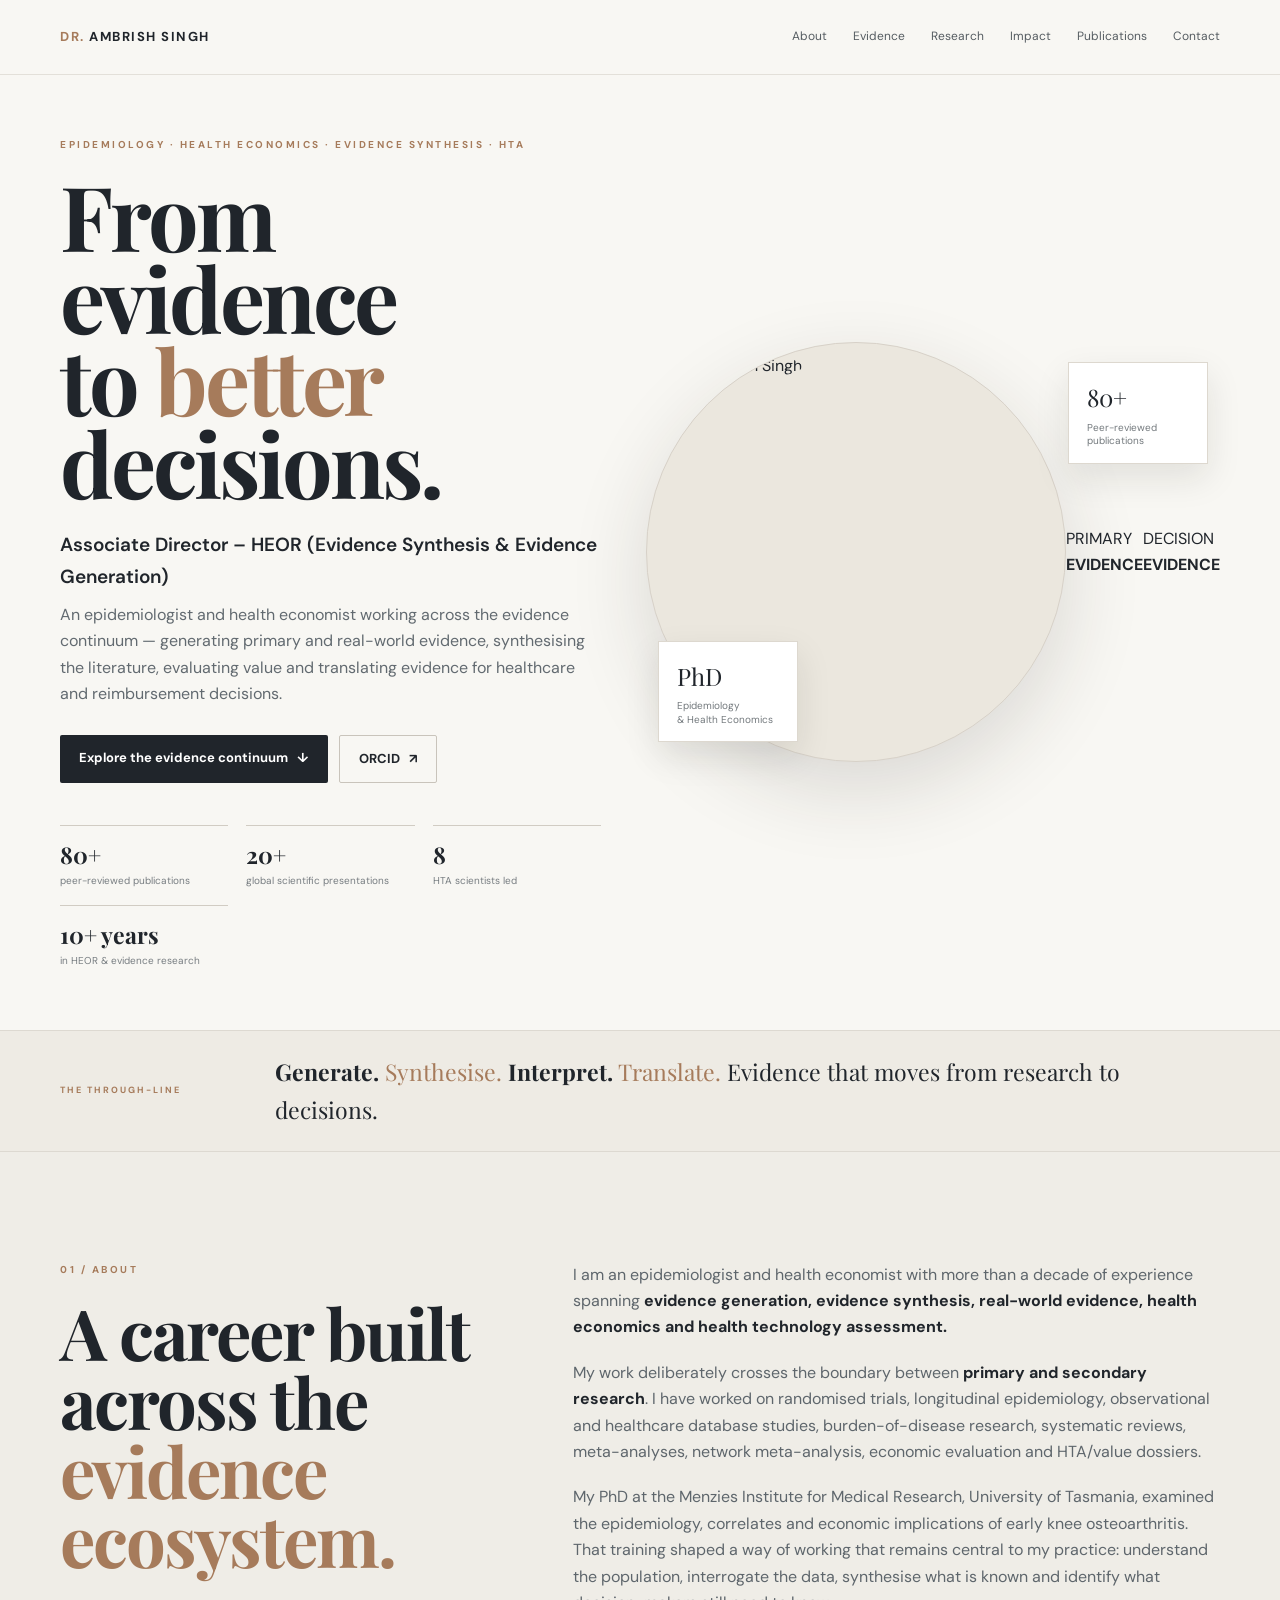
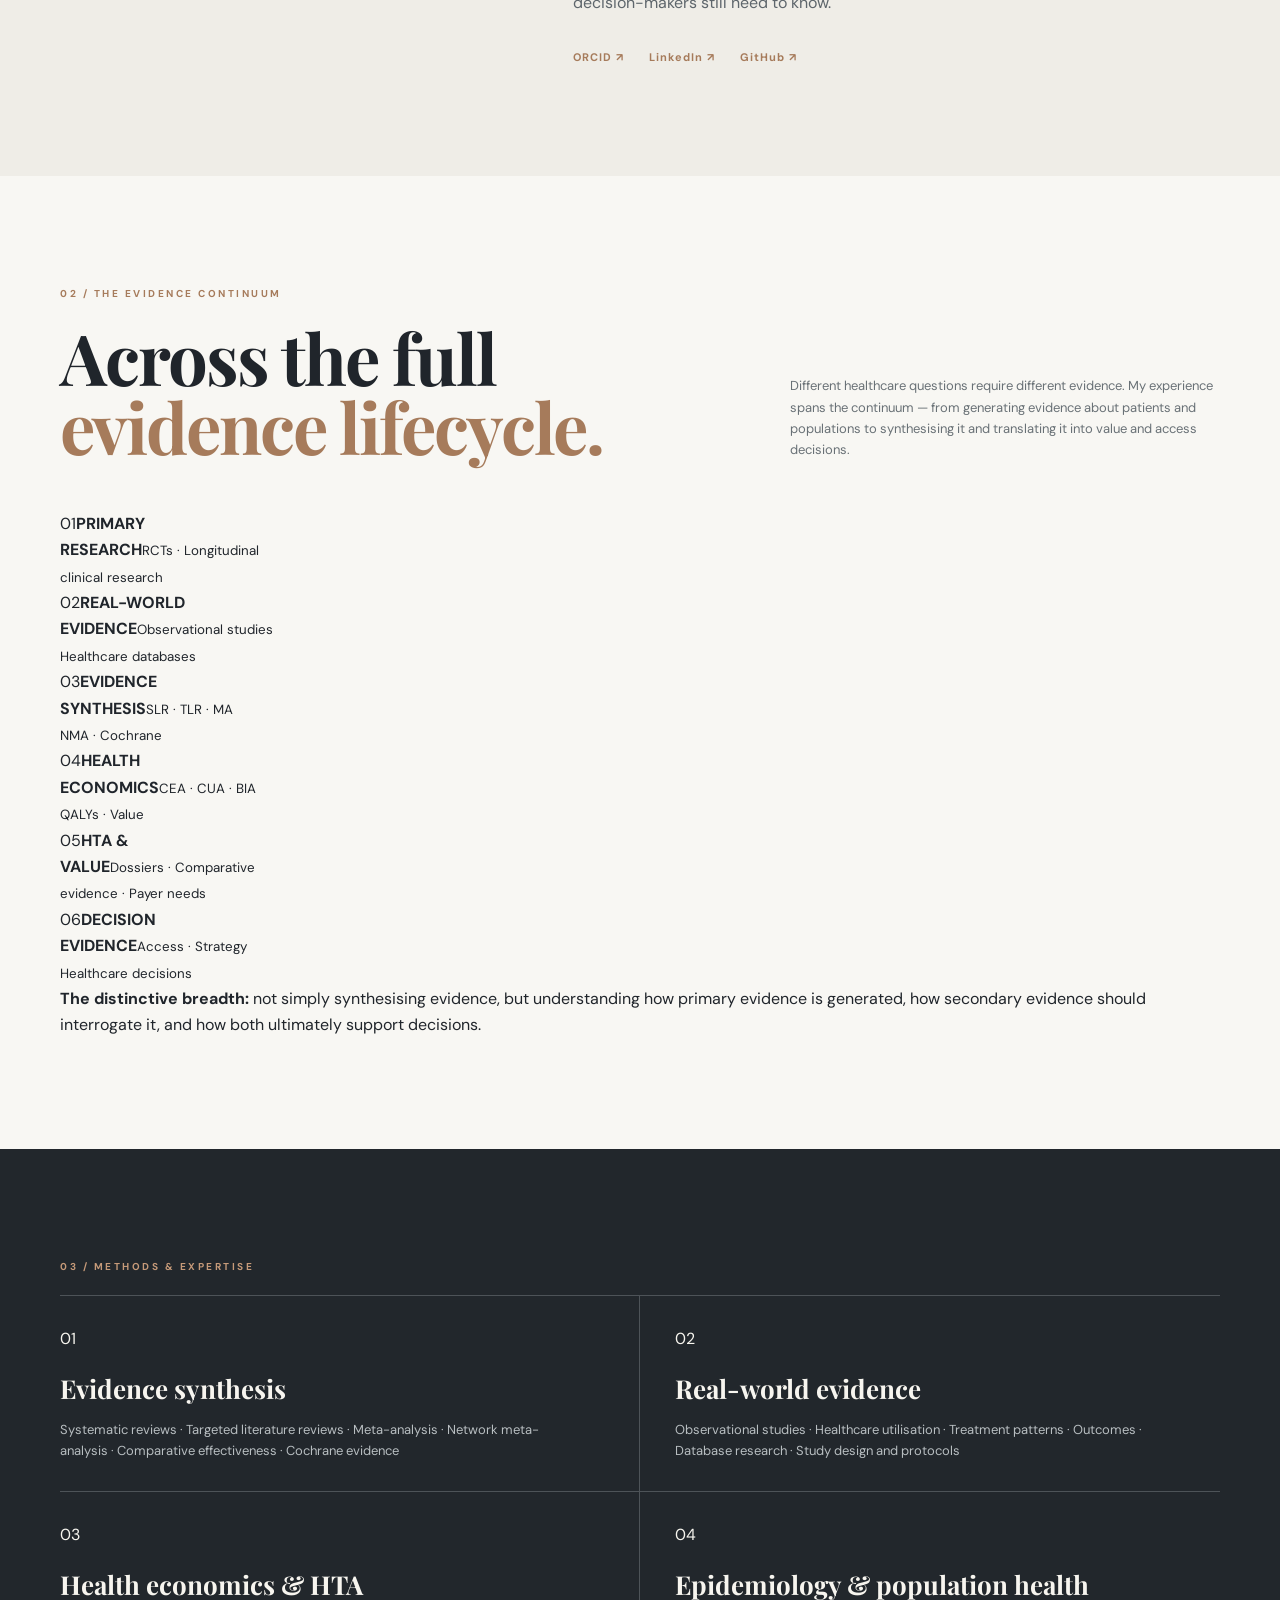
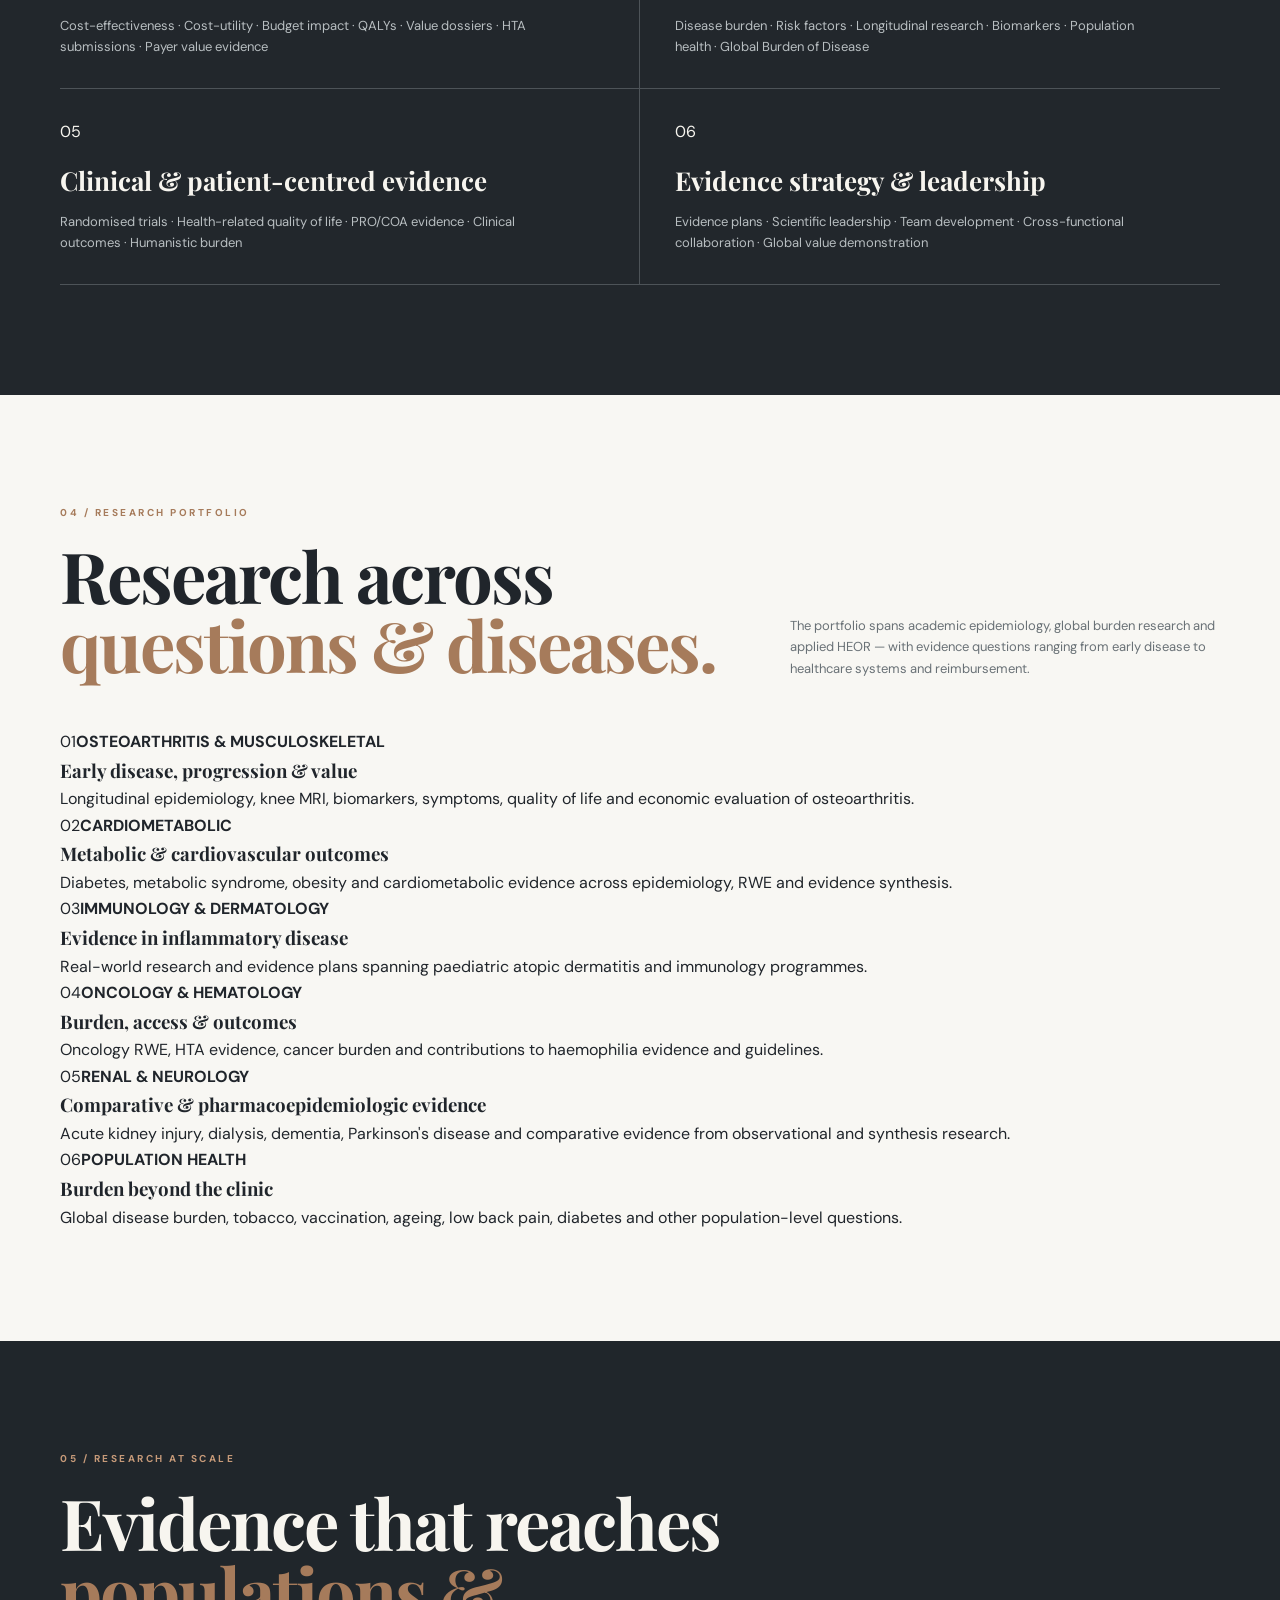
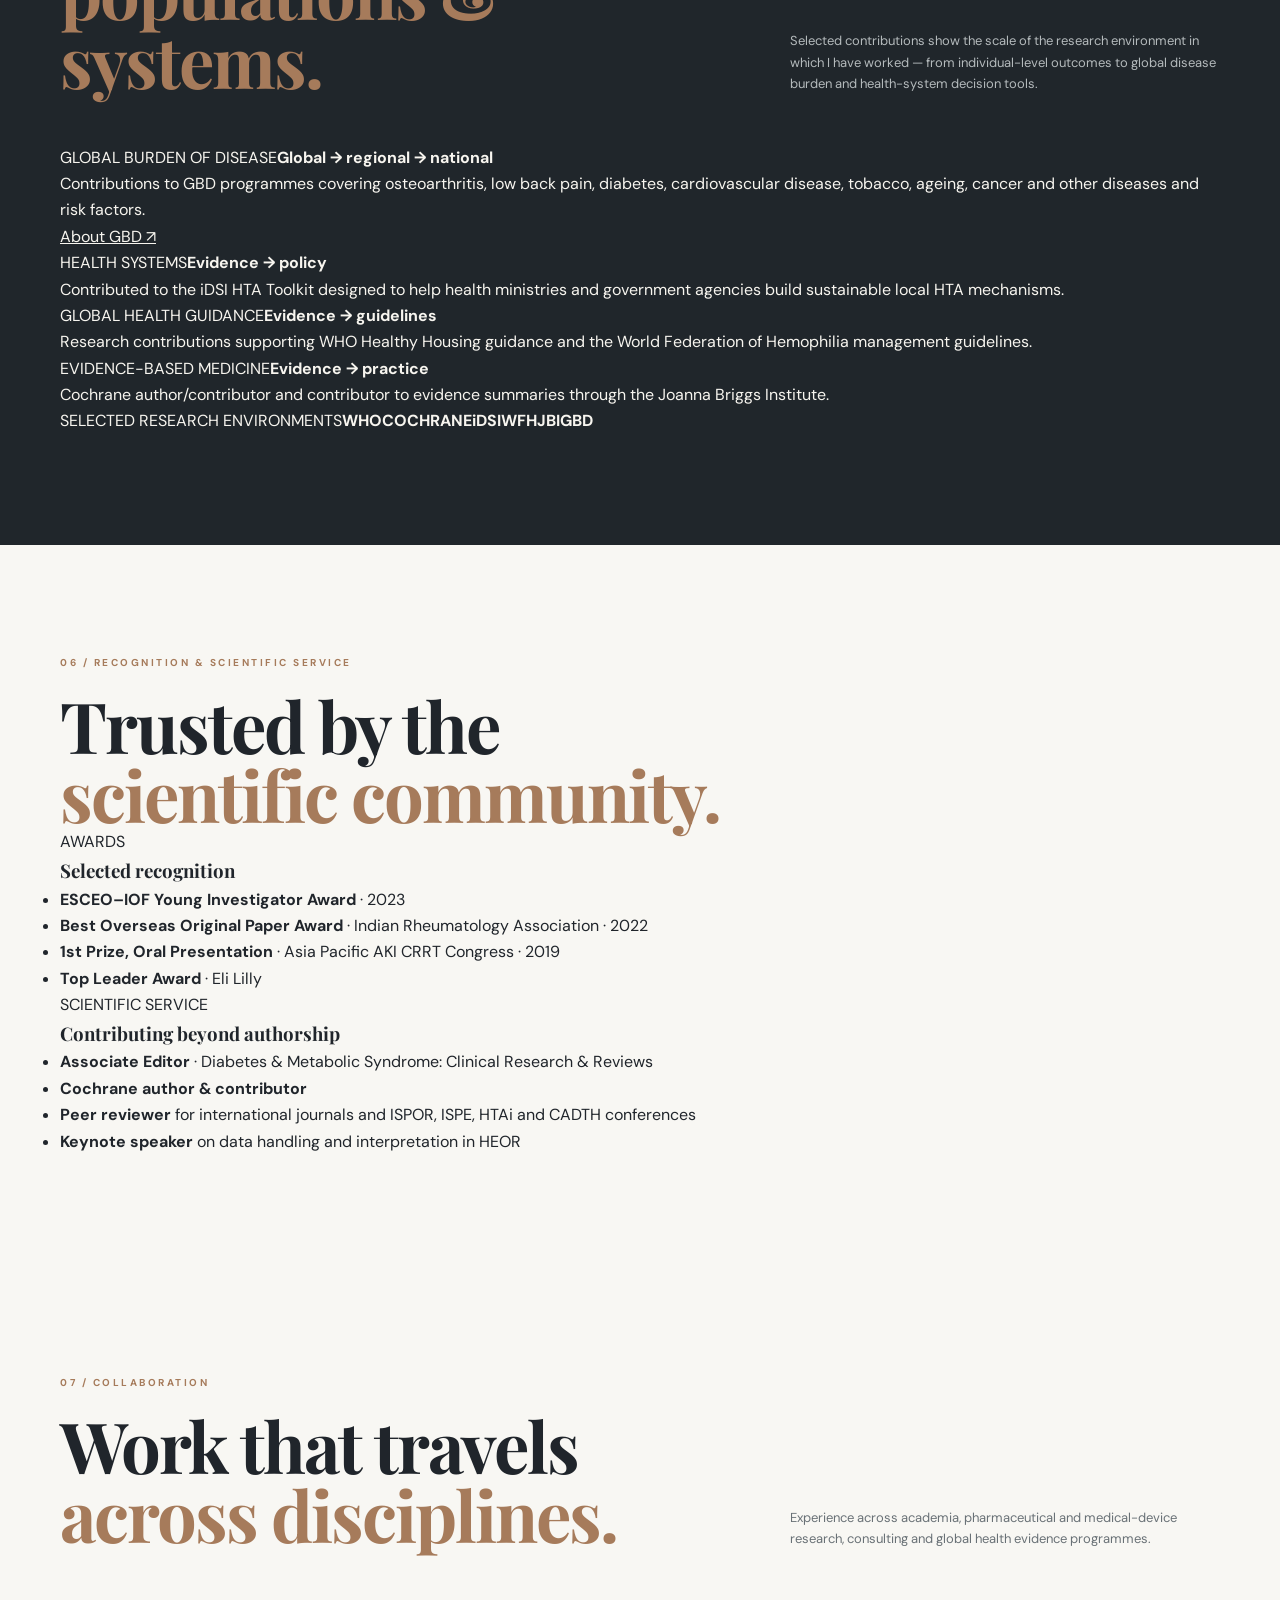
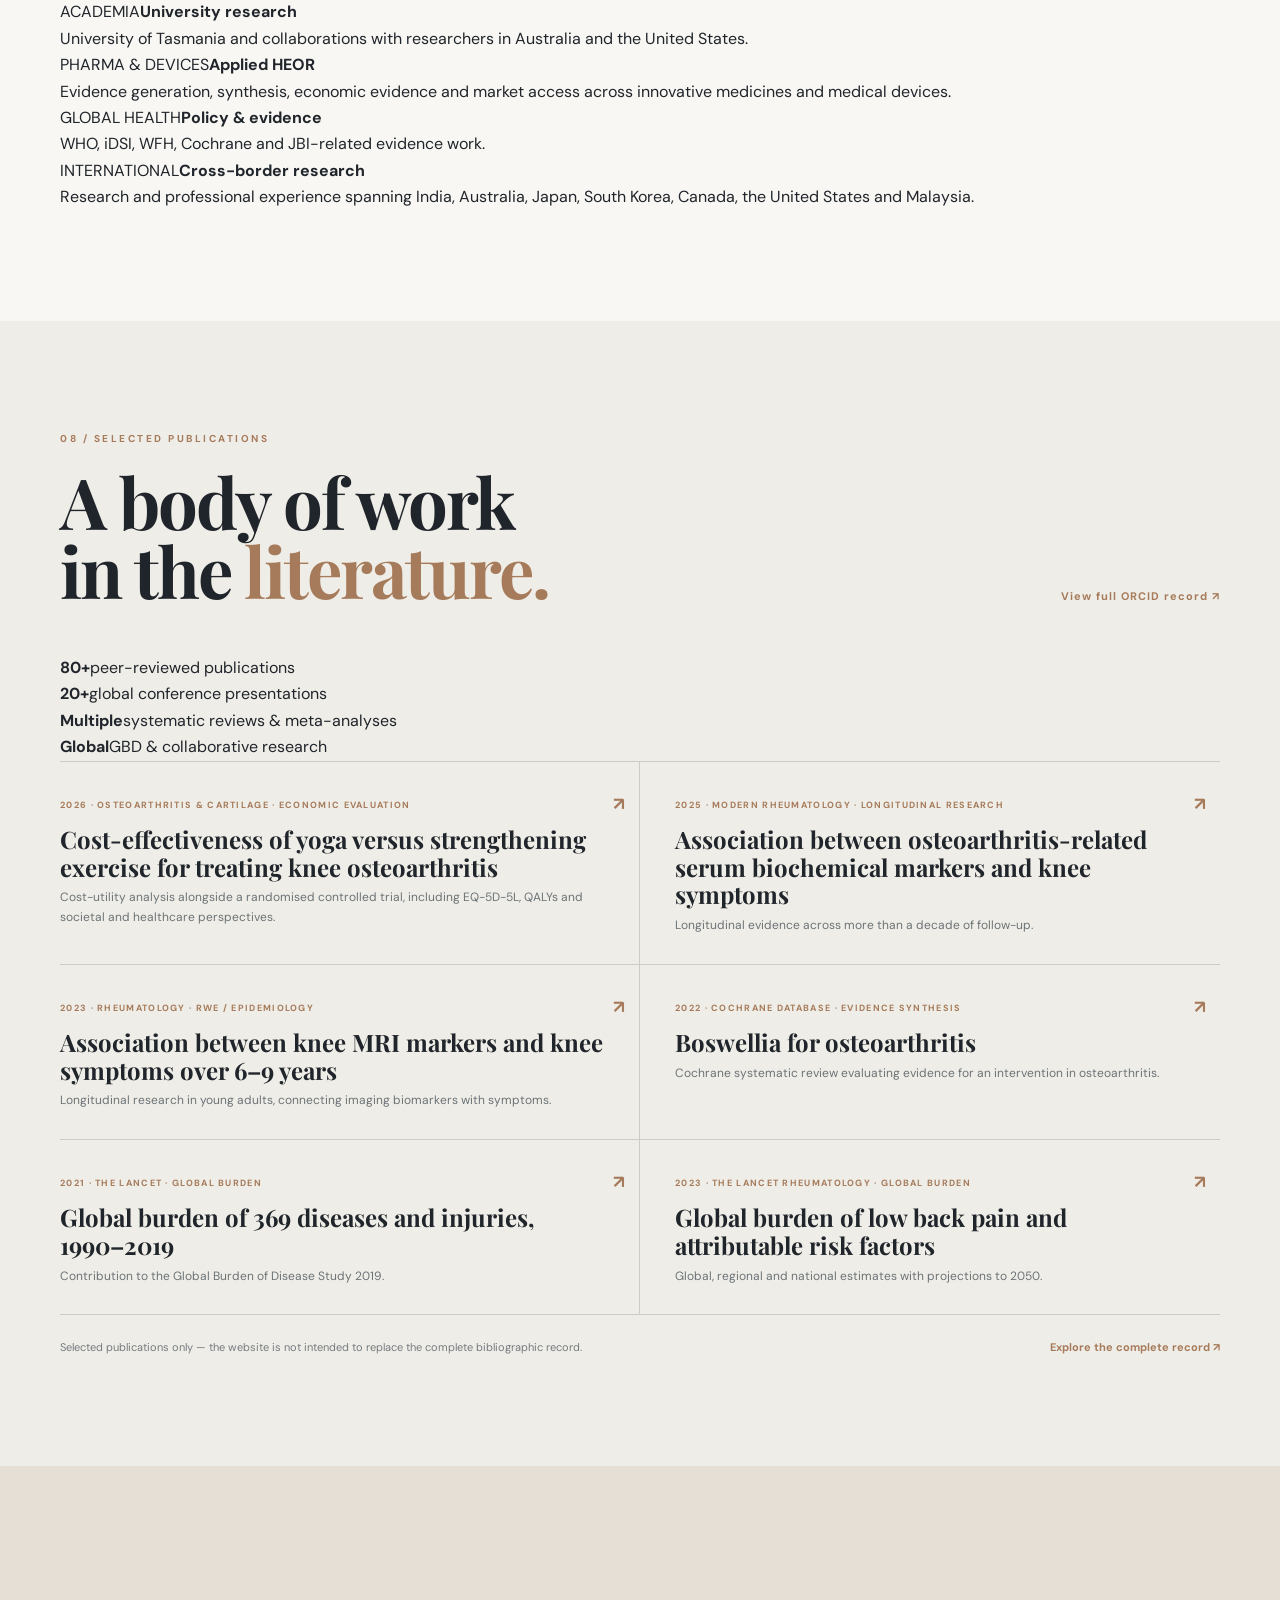
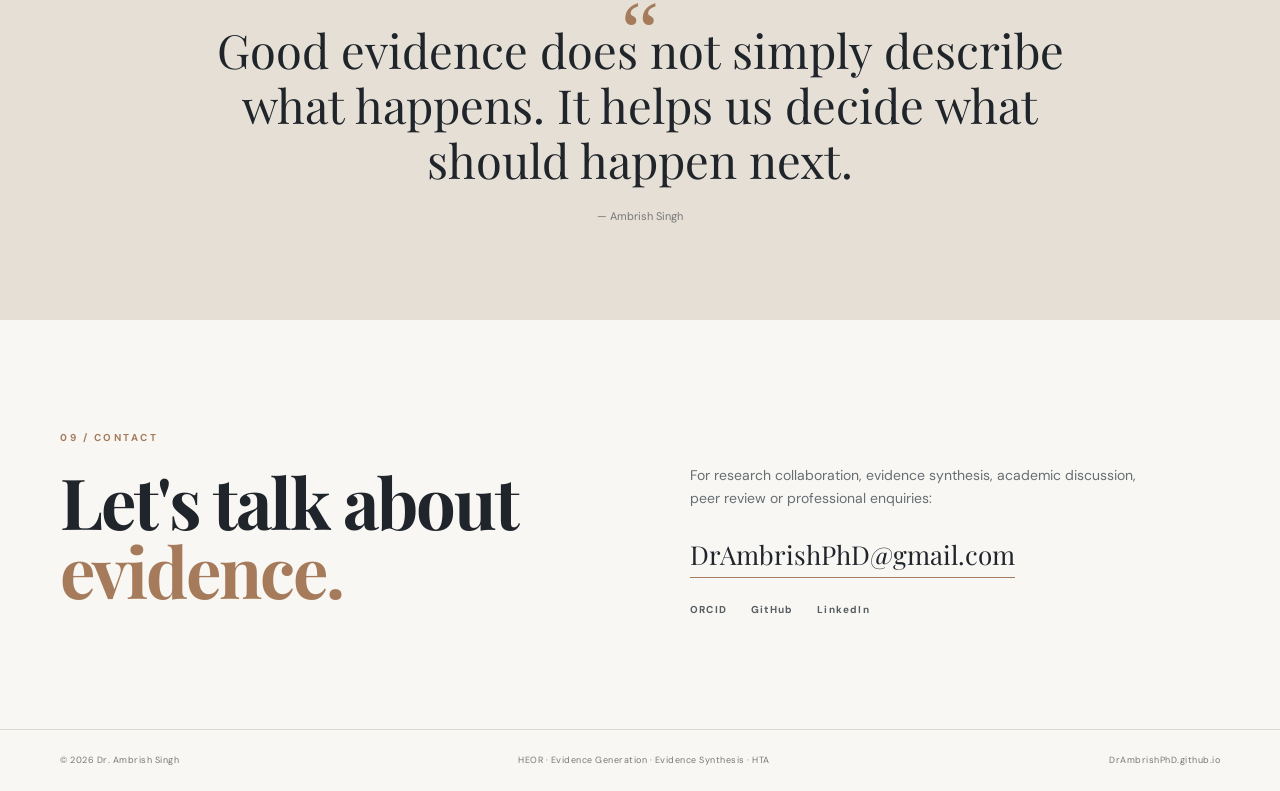
==== commit 9c1c288e: "Rebuild academic evidence leadership profile and research portfolio" ====
--- a/index.html
+++ b/index.html
@@ -3,13 +3,14 @@
 <head>
 <meta charset="UTF-8">
 <meta name="viewport" content="width=device-width,initial-scale=1.0">
-<meta name="description" content="Dr. Ambrish Singh — epidemiologist, health economist and HEOR evidence synthesis leader working across primary research, secondary evidence and healthcare decision-making.">
+<meta name="description" content="Dr. Ambrish Singh — epidemiologist, health economist and HEOR evidence leader working across primary research, real-world evidence, evidence synthesis, health economics and HTA.">
 <meta name="author" content="Dr. Ambrish Singh">
-<title>Dr. Ambrish Singh | Evidence Synthesis · HEOR · HTA</title>
+<meta name="theme-color" content="#20252b">
+<title>Dr. Ambrish Singh | Evidence Generation · Synthesis · HTA</title>
 <link rel="preconnect" href="https://fonts.googleapis.com">
 <link rel="preconnect" href="https://fonts.gstatic.com" crossorigin>
-<link href="https://fonts.googleapis.com/css2?family=DM+Sans:wght@400;500;600;700&family=Playfair+Display:wght@600;700&display=swap" rel="stylesheet">
-<link rel="stylesheet" href="style.css?v=4">
+<link href="https://fonts.googleapis.com/css2?family=DM+Sans:wght@400;500;600;700&family=Playfair+Display:wght@500;600;700&display=swap" rel="stylesheet">
+<link rel="stylesheet" href="style.css?v=6">
 </head>
 <body>
 <header class="nav-wrap">
@@ -17,7 +18,7 @@
 <a class="brand" href="#home"><span>DR.</span> AMBRISH SINGH</a>
 <button class="menu-toggle" aria-label="Open menu" aria-expanded="false">☰</button>
 <div class="nav-links">
-<a href="#about">About</a><a href="#research">Research</a><a href="#methods">Methods</a><a href="#publications">Publications</a><a href="#contributions">Contributions</a><a href="#contact">Contact</a>
+<a href="#about">About</a><a href="#evidence">Evidence</a><a href="#research">Research</a><a href="#impact">Impact</a><a href="#publications">Publications</a><a href="#contact">Contact</a>
 </div>
 </nav>
 </header>
@@ -25,110 +26,150 @@
 <section id="home" class="hero">
 <div class="container hero-grid">
 <div class="hero-copy">
-<p class="eyebrow">EPIDEMIOLOGY · HEOR · EVIDENCE SYNTHESIS · HTA</p>
-<h1>Connecting<br><em>evidence</em> to<br>decisions.</h1>
-<p class="hero-title">Associate Director – HEOR Evidence Synthesis</p>
-<p class="hero-text">I work across the full evidence landscape — from primary research and real-world evidence to systematic reviews, meta-analysis, network meta-analysis and health technology assessment — translating complex evidence into answers that matter.</p>
-<div class="hero-actions"><a class="button primary" href="#research">Explore the research <span>↘</span></a><a class="button secondary" href="https://orcid.org/0000-0002-4618-7507" target="_blank" rel="noopener">ORCID <span>↗</span></a></div>
-<div class="proof-strip"><div><strong>10+</strong><span>years across HEOR &amp; RWE</span></div><div><strong>50+</strong><span>research publications</span></div><div><strong>200+</strong><span>peer-review contributions</span></div></div>
+<p class="eyebrow">EPIDEMIOLOGY · HEALTH ECONOMICS · EVIDENCE SYNTHESIS · HTA</p>
+<h1>From evidence<br>to <em>better</em><br>decisions.</h1>
+<p class="hero-title">Associate Director – HEOR (Evidence Synthesis &amp; Evidence Generation)</p>
+<p class="hero-text">An epidemiologist and health economist working across the evidence continuum — generating primary and real-world evidence, synthesising the literature, evaluating value and translating evidence for healthcare and reimbursement decisions.</p>
+<div class="hero-actions"><a class="button primary" href="#evidence">Explore the evidence continuum <span>↓</span></a><a class="button secondary" href="https://orcid.org/0000-0002-4618-7507" target="_blank" rel="noopener">ORCID <span>↗</span></a></div>
+<div class="proof-strip">
+<div><strong>80+</strong><span>peer-reviewed publications</span></div>
+<div><strong>20+</strong><span>global scientific presentations</span></div>
+<div><strong>8</strong><span>HTA scientists led</span></div>
+<div><strong>10+ years</strong><span>in HEOR &amp; evidence research</span></div>
+</div>
 </div>
 <div class="hero-visual">
 <div class="portrait-ring"><img src="https://avatars.githubusercontent.com/u/172473538?v=4" alt="Dr. Ambrish Singh"></div>
+<div class="orbit orbit-one"></div><div class="orbit orbit-two"></div>
 <div class="credential-badge badge-one"><span>PhD</span><small>Epidemiology<br>&amp; Health Economics</small></div>
-<div class="credential-badge badge-two"><span>HEOR</span><small>Evidence<br>Synthesis</small></div>
-<div class="visual-note">Primary evidence<br><b>↕</b><br>Secondary evidence<br><b>↕</b><br>Decision evidence</div>
+<div class="credential-badge badge-two"><span>80+</span><small>Peer-reviewed<br>publications</small></div>
+<div class="visual-label label-top">PRIMARY<br><b>EVIDENCE</b></div>
+<div class="visual-label label-bottom">DECISION<br><b>EVIDENCE</b></div>
 </div>
 </div>
 </section>
-<section class="statement"><div class="container statement-inner"><span class="statement-label">THE THROUGH-LINE</span><p>Generate rigorous evidence. <em>Synthesise it intelligently.</em> Translate it into healthcare decisions.</p></div></section>
+<section class="statement"><div class="container statement-inner"><span class="statement-label">THE THROUGH-LINE</span><p><strong>Generate.</strong> <em>Synthesise.</em> <strong>Interpret.</strong> <em>Translate.</em> Evidence that moves from research to decisions.</p></div></section>
+
 <section id="about" class="section section-soft">
-<div class="container two-col">
-<div><p class="section-label">01 / ABOUT</p><h2>A research profile<br>built around<br><span>evidence.</span></h2></div>
+<div class="container two-col about-layout">
+<div><p class="section-label">01 / ABOUT</p><h2>A career built<br>across the<br><span>evidence ecosystem.</span></h2></div>
 <div class="about-copy">
-<p>I am an epidemiologist and health economist with more than a decade of experience in health economics and outcomes research, evidence synthesis, real-world evidence and health technology assessment.</p>
-<p>My work sits deliberately between <strong>primary and secondary research</strong>. I have worked with observational and routine healthcare data, developed evidence for clinical and economic questions, and led systematic and targeted reviews, meta-analyses and comparative evidence programmes.</p>
-<p>My PhD at the Menzies Institute for Medical Research, University of Tasmania, focused on the epidemiology and health economics of early knee osteoarthritis. That foundation continues to shape how I approach evidence: understand the population, interrogate the data, synthesise what is known and identify what decision-makers still need to know.</p>
+<p>I am an epidemiologist and health economist with more than a decade of experience spanning <strong>evidence generation, evidence synthesis, real-world evidence, health economics and health technology assessment.</strong></p>
+<p>My work deliberately crosses the boundary between <strong>primary and secondary research</strong>. I have worked on randomised trials, longitudinal epidemiology, observational and healthcare database studies, burden-of-disease research, systematic reviews, meta-analyses, network meta-analysis, economic evaluation and HTA/value dossiers.</p>
+<p>My PhD at the Menzies Institute for Medical Research, University of Tasmania, examined the epidemiology, correlates and economic implications of early knee osteoarthritis. That training shaped a way of working that remains central to my practice: understand the population, interrogate the data, synthesise what is known and identify what decision-makers still need to know.</p>
 <div class="about-links"><a href="https://orcid.org/0000-0002-4618-7507" target="_blank" rel="noopener">ORCID ↗</a><a href="https://www.linkedin.com/in/heandor/" target="_blank" rel="noopener">LinkedIn ↗</a><a href="https://github.com/DrAmbrishPhD" target="_blank" rel="noopener">GitHub ↗</a></div>
 </div>
 </div>
 </section>
-<section id="research" class="section">
+
+<section id="evidence" class="section evidence-section">
 <div class="container">
-<p class="section-label">02 / RESEARCH PORTFOLIO</p>
-<div class="section-heading-row"><h2>Across the evidence<br><span>landscape.</span></h2><p>This is not a list of job titles. It is the research continuum I work across — connecting different evidence types to answer different healthcare questions.</p></div>
-<div class="evidence-columns">
-<article><span class="card-number">01</span><span class="card-kicker">PRIMARY RESEARCH</span><h3>Generating evidence</h3><p>Real-world and observational research, outcomes research, epidemiology, burden of disease and population-level questions.</p><div class="mini-tags"><span>RWE</span><span>Epidemiology</span><span>Outcomes</span><span>Burden</span></div></article>
-<article class="featured"><span class="card-number">02</span><span class="card-kicker">SECONDARY RESEARCH</span><h3>Synthesising evidence</h3><p>Systematic literature reviews, targeted literature reviews, meta-analysis, network meta-analysis and comparative evidence.</p><div class="mini-tags"><span>SLR</span><span>TLR</span><span>MA</span><span>NMA</span></div></article>
-<article><span class="card-number">03</span><span class="card-kicker">DECISION EVIDENCE</span><h3>Turning evidence into value</h3><p>HTA, economic evidence and evidence strategies that connect clinical outcomes, costs, value and healthcare decisions.</p><div class="mini-tags"><span>HTA</span><span>Health economics</span><span>Value</span></div></article>
+<p class="section-label">02 / THE EVIDENCE CONTINUUM</p>
+<div class="section-heading-row"><h2>Across the full<br><span>evidence lifecycle.</span></h2><p>Different healthcare questions require different evidence. My experience spans the continuum — from generating evidence about patients and populations to synthesising it and translating it into value and access decisions.</p></div>
+<div class="continuum">
+<div class="continuum-step"><span>01</span><b>PRIMARY<br>RESEARCH</b><small>RCTs · Longitudinal<br>clinical research</small></div>
+<div class="continuum-line"></div>
+<div class="continuum-step"><span>02</span><b>REAL-WORLD<br>EVIDENCE</b><small>Observational studies<br>Healthcare databases</small></div>
+<div class="continuum-line"></div>
+<div class="continuum-step featured"><span>03</span><b>EVIDENCE<br>SYNTHESIS</b><small>SLR · TLR · MA<br>NMA · Cochrane</small></div>
+<div class="continuum-line"></div>
+<div class="continuum-step"><span>04</span><b>HEALTH<br>ECONOMICS</b><small>CEA · CUA · BIA<br>QALYs · Value</small></div>
+<div class="continuum-line"></div>
+<div class="continuum-step"><span>05</span><b>HTA &amp;<br>VALUE</b><small>Dossiers · Comparative<br>evidence · Payer needs</small></div>
+<div class="continuum-line"></div>
+<div class="continuum-step"><span>06</span><b>DECISION<br>EVIDENCE</b><small>Access · Strategy<br>Healthcare decisions</small></div>
 </div>
-<div class="research-principle"><span>MY APPROACH</span><p><strong>No single evidence type answers every question.</strong> The value is in knowing what evidence to generate, what evidence to synthesise, and how the two should inform one another.</p></div>
+<div class="continuum-note"><strong>The distinctive breadth:</strong> not simply synthesising evidence, but understanding how primary evidence is generated, how secondary evidence should interrogate it, and how both ultimately support decisions.</div>
 </div>
 </section>
-<section id="methods" class="section methods-section">
+
+<section class="section methods-section">
 <div class="container">
-<p class="section-label">03 / METHODS &amp; EXPERTISE</p>
-<div class="section-heading-row"><h2>The toolkit behind<br><span>the evidence.</span></h2><p>Methods are not the story. They are the tools that allow the right question to be answered rigorously.</p></div>
+<p class="section-label light">03 / METHODS &amp; EXPERTISE</p>
 <div class="method-grid">
-<div><b>01</b><h3>Evidence synthesis</h3><p>Systematic reviews · Targeted literature reviews · Meta-analysis · Network meta-analysis · Evidence mapping</p></div>
-<div><b>02</b><h3>Real-world evidence</h3><p>Observational studies · Healthcare utilisation · Treatment patterns · Outcomes · Data-driven research design</p></div>
-<div><b>03</b><h3>HEOR &amp; HTA</h3><p>Economic evidence · Comparative effectiveness · Value evidence · HTA dossiers · Decision frameworks</p></div>
-<div><b>04</b><h3>Epidemiology</h3><p>Disease burden · Risk factors · Longitudinal research · Population health · Epidemiologic study design</p></div>
+<div><span>01</span><h3>Evidence synthesis</h3><p>Systematic reviews · Targeted literature reviews · Meta-analysis · Network meta-analysis · Comparative effectiveness · Cochrane evidence</p></div>
+<div><span>02</span><h3>Real-world evidence</h3><p>Observational studies · Healthcare utilisation · Treatment patterns · Outcomes · Database research · Study design and protocols</p></div>
+<div><span>03</span><h3>Health economics &amp; HTA</h3><p>Cost-effectiveness · Cost-utility · Budget impact · QALYs · Value dossiers · HTA submissions · Payer value evidence</p></div>
+<div><span>04</span><h3>Epidemiology &amp; population health</h3><p>Disease burden · Risk factors · Longitudinal research · Biomarkers · Population health · Global Burden of Disease</p></div>
+<div><span>05</span><h3>Clinical &amp; patient-centred evidence</h3><p>Randomised trials · Health-related quality of life · PRO/COA evidence · Clinical outcomes · Humanistic burden</p></div>
+<div><span>06</span><h3>Evidence strategy &amp; leadership</h3><p>Evidence plans · Scientific leadership · Team development · Cross-functional collaboration · Global value demonstration</p></div>
 </div>
 </div>
 </section>
-<section class="section disease-section">
-<div class="container disease-grid">
-<div><p class="section-label">04 / BREADTH</p><h2>Research across<br><span>disease areas.</span></h2><p class="breadth-copy">My research experience spans disease areas and evidence questions rather than a single therapeutic niche.</p></div>
-<div class="disease-map">
-<div><strong>Musculoskeletal</strong><span>Knee osteoarthritis · Pain · Rheumatology</span></div>
-<div><strong>Metabolic</strong><span>Obesity · Diabetes · Cardiometabolic outcomes</span></div>
-<div><strong>Immunology &amp; dermatology</strong><span>Hidradenitis suppurativa · Atopic disease</span></div>
-<div><strong>Population health</strong><span>Tobacco · Alcohol · Opioids · Burden of disease</span></div>
-<div><strong>Cardiovascular &amp; renal</strong><span>Outcomes · Comparative evidence · CVOT evidence</span></div>
-<div><strong>Cross-cutting HEOR</strong><span>Value · Access · Evidence synthesis · HTA</span></div>
+
+<section id="research" class="section">
+<div class="container">
+<p class="section-label">04 / RESEARCH PORTFOLIO</p>
+<div class="section-heading-row"><h2>Research across<br><span>questions &amp; diseases.</span></h2><p>The portfolio spans academic epidemiology, global burden research and applied HEOR — with evidence questions ranging from early disease to healthcare systems and reimbursement.</p></div>
+<div class="research-domains">
+<article><span>01</span><b>OSTEOARTHRITIS &amp; MUSCULOSKELETAL</b><h3>Early disease, progression &amp; value</h3><p>Longitudinal epidemiology, knee MRI, biomarkers, symptoms, quality of life and economic evaluation of osteoarthritis.</p></article>
+<article><span>02</span><b>CARDIOMETABOLIC</b><h3>Metabolic &amp; cardiovascular outcomes</h3><p>Diabetes, metabolic syndrome, obesity and cardiometabolic evidence across epidemiology, RWE and evidence synthesis.</p></article>
+<article><span>03</span><b>IMMUNOLOGY &amp; DERMATOLOGY</b><h3>Evidence in inflammatory disease</h3><p>Real-world research and evidence plans spanning paediatric atopic dermatitis and immunology programmes.</p></article>
+<article><span>04</span><b>ONCOLOGY &amp; HEMATOLOGY</b><h3>Burden, access &amp; outcomes</h3><p>Oncology RWE, HTA evidence, cancer burden and contributions to haemophilia evidence and guidelines.</p></article>
+<article><span>05</span><b>RENAL &amp; NEUROLOGY</b><h3>Comparative &amp; pharmacoepidemiologic evidence</h3><p>Acute kidney injury, dialysis, dementia, Parkinson's disease and comparative evidence from observational and synthesis research.</p></article>
+<article><span>06</span><b>POPULATION HEALTH</b><h3>Burden beyond the clinic</h3><p>Global disease burden, tobacco, vaccination, ageing, low back pain, diabetes and other population-level questions.</p></article>
 </div>
 </div>
 </section>
-<section class="section section-dark impact-section">
+
+<section id="impact" class="section section-dark impact-section">
 <div class="container">
-<p class="section-label light">05 / SELECTED RESEARCH THEMES</p>
-<div class="section-heading-row"><h2>Questions worth<br><span>answering.</span></h2><p>Examples of questions that illustrate the breadth of my academic and applied research.</p></div>
-<div class="research-list">
-<article><div class="research-number">01</div><div><span class="research-tag">MUSCULOSKELETAL · EPIDEMIOLOGY</span><h3>Early knee osteoarthritis</h3><p>Epidemiology, correlates, biomarkers, progression and the economic implications of early disease.</p></div><span class="arrow">↗</span></article>
-<article><div class="research-number">02</div><div><span class="research-tag">REAL-WORLD EVIDENCE</span><h3>Outcomes in routine care</h3><p>Using healthcare data to understand treatment patterns, outcomes, utilisation and unmet needs.</p></div><span class="arrow">↗</span></article>
-<article><div class="research-number">03</div><div><span class="research-tag">EVIDENCE SYNTHESIS · HTA</span><h3>Comparative &amp; decision evidence</h3><p>Systematic reviews, meta-analysis and comparative evidence supporting healthcare and reimbursement decisions.</p></div><span class="arrow">↗</span></article>
-<article><div class="research-number">04</div><div><span class="research-tag">BURDEN · HEALTH ECONOMICS</span><h3>Burden of disease &amp; value</h3><p>Characterising disease burden and economic consequences to illuminate unmet need and healthcare value.</p></div><span class="arrow">↗</span></article>
+<p class="section-label light">05 / RESEARCH AT SCALE</p>
+<div class="section-heading-row"><h2>Evidence that reaches<br><span>populations &amp; systems.</span></h2><p>Selected contributions show the scale of the research environment in which I have worked — from individual-level outcomes to global disease burden and health-system decision tools.</p></div>
+<div class="scale-grid">
+<div class="scale-card featured"><span>GLOBAL BURDEN OF DISEASE</span><strong>Global → regional → national</strong><p>Contributions to GBD programmes covering osteoarthritis, low back pain, diabetes, cardiovascular disease, tobacco, ageing, cancer and other diseases and risk factors.</p><a href="https://www.healthdata.org/" target="_blank" rel="noopener">About GBD ↗</a></div>
+<div class="scale-card"><span>HEALTH SYSTEMS</span><strong>Evidence → policy</strong><p>Contributed to the iDSI HTA Toolkit designed to help health ministries and government agencies build sustainable local HTA mechanisms.</p></div>
+<div class="scale-card"><span>GLOBAL HEALTH GUIDANCE</span><strong>Evidence → guidelines</strong><p>Research contributions supporting WHO Healthy Housing guidance and the World Federation of Hemophilia management guidelines.</p></div>
+<div class="scale-card"><span>EVIDENCE-BASED MEDICINE</span><strong>Evidence → practice</strong><p>Cochrane author/contributor and contributor to evidence summaries through the Joanna Briggs Institute.</p></div>
+</div>
+<div class="global-partners"><span>SELECTED RESEARCH ENVIRONMENTS</span><b>WHO</b><b>COCHRANE</b><b>iDSI</b><b>WFH</b><b>JBI</b><b>GBD</b></div>
+</div>
+</section>
+
+<section class="section recognition-section">
+<div class="container recognition-grid">
+<div><p class="section-label">06 / RECOGNITION &amp; SCIENTIFIC SERVICE</p><h2>Trusted by the<br><span>scientific community.</span></h2></div>
+<div class="recognition-columns">
+<div class="recognition-block"><span>AWARDS</span><h3>Selected recognition</h3><ul><li><strong>ESCEO–IOF Young Investigator Award</strong> · 2023</li><li><strong>Best Overseas Original Paper Award</strong> · Indian Rheumatology Association · 2022</li><li><strong>1st Prize, Oral Presentation</strong> · Asia Pacific AKI CRRT Congress · 2019</li><li><strong>Top Leader Award</strong> · Eli Lilly</li></ul></div>
+<div class="recognition-block"><span>SCIENTIFIC SERVICE</span><h3>Contributing beyond authorship</h3><ul><li><strong>Associate Editor</strong> · Diabetes &amp; Metabolic Syndrome: Clinical Research &amp; Reviews</li><li><strong>Cochrane author &amp; contributor</strong></li><li><strong>Peer reviewer</strong> for international journals and ISPOR, ISPE, HTAi and CADTH conferences</li><li><strong>Keynote speaker</strong> on data handling and interpretation in HEOR</li></ul></div>
 </div>
 </div>
 </section>
-<section id="publications" class="section publications-section">
+
+<section class="section collaboration-section">
 <div class="container">
-<p class="section-label">06 / PUBLICATIONS</p>
-<div class="section-heading-row"><h2>Selected work in<br><span>the literature.</span></h2><a class="text-link" href="https://orcid.org/0000-0002-4618-7507" target="_blank" rel="noopener">View full ORCID record ↗</a></div>
-<div class="pub-grid">
-<a class="pub-card" href="https://pubmed.ncbi.nlm.nih.gov/41887454/" target="_blank" rel="noopener"><span>2026 · Osteoarthritis Cartilage</span><h3>Cost-effectiveness of yoga vs. strengthening exercise for treating knee OA</h3><p>Economic evidence from a randomized controlled trial.</p><b>↗</b></a>
-<a class="pub-card" href="https://academic.oup.com/mr/article/35/3/585/7928430" target="_blank" rel="noopener"><span>2025 · Modern Rheumatology</span><h3>Osteoarthritis-related serum biochemical markers and knee symptoms</h3><p>Longitudinal evidence across 10–13 years.</p><b>↗</b></a>
-<a class="pub-card" href="https://pmc.ncbi.nlm.nih.gov/articles/PMC11130898/" target="_blank" rel="noopener"><span>2024 · Geriatrics</span><h3>Impact of pain on activities of daily living in older adults</h3><p>Cross-sectional analysis of the Korean Longitudinal Study of Aging.</p><b>↗</b></a>
-<a class="pub-card" href="https://pmc.ncbi.nlm.nih.gov/articles/PMC10836990/" target="_blank" rel="noopener"><span>2023 · Rheumatology</span><h3>Knee MRI markers and knee symptoms over 6–9 years</h3><p>Longitudinal research in young adults.</p><b>↗</b></a>
-</div>
-<div class="publication-footer"><span>Full publication record, citation profile and additional papers</span><a href="https://orcid.org/0000-0002-4618-7507" target="_blank" rel="noopener">Explore ORCID ↗</a></div>
-</div>
-</section>
-<section id="contributions" class="section contributions-section">
-<div class="container contribution-grid">
-<div><p class="section-label">07 / SCHOLARLY CONTRIBUTIONS</p><h2>Beyond the<br><span>publication list.</span></h2></div>
-<div class="contribution-list">
-<div><strong>Research leadership</strong><p>Leading evidence synthesis programmes, shaping evidence strategies and bringing multidisciplinary teams together around decision-relevant questions.</p></div>
-<div><strong>Editorial &amp; peer review</strong><p>Associate Editor and extensive peer-review contribution across epidemiology, rheumatology, outcomes research and HEOR.</p></div>
-<div><strong>Academic collaboration</strong><p>Collaborating across universities, healthcare data environments and industry research programmes to develop publishable and decision-relevant evidence.</p></div>
-<div><strong>Knowledge translation</strong><p>Communicating complex evidence through research papers, presentations, evidence tools and practical methodological guidance.</p></div>
+<p class="section-label">07 / COLLABORATION</p>
+<div class="section-heading-row"><h2>Work that travels<br><span>across disciplines.</span></h2><p>Experience across academia, pharmaceutical and medical-device research, consulting and global health evidence programmes.</p></div>
+<div class="collab-grid">
+<div><span>ACADEMIA</span><strong>University research</strong><p>University of Tasmania and collaborations with researchers in Australia and the United States.</p></div>
+<div><span>PHARMA &amp; DEVICES</span><strong>Applied HEOR</strong><p>Evidence generation, synthesis, economic evidence and market access across innovative medicines and medical devices.</p></div>
+<div><span>GLOBAL HEALTH</span><strong>Policy &amp; evidence</strong><p>WHO, iDSI, WFH, Cochrane and JBI-related evidence work.</p></div>
+<div><span>INTERNATIONAL</span><strong>Cross-border research</strong><p>Research and professional experience spanning India, Australia, Japan, South Korea, Canada, the United States and Malaysia.</p></div>
 </div>
 </div>
 </section>
+
+<section id="publications" class="section publications-section">
+<div class="container">
+<p class="section-label">08 / SELECTED PUBLICATIONS</p>
+<div class="section-heading-row"><h2>A body of work<br>in the <span>literature.</span></h2><a class="text-link" href="https://orcid.org/0000-0002-4618-7507" target="_blank" rel="noopener">View full ORCID record ↗</a></div>
+<div class="publication-stats"><div><strong>80+</strong><span>peer-reviewed publications</span></div><div><strong>20+</strong><span>global conference presentations</span></div><div><strong>Multiple</strong><span>systematic reviews &amp; meta-analyses</span></div><div><strong>Global</strong><span>GBD &amp; collaborative research</span></div></div>
+<div class="pub-grid">
+<a class="pub-card" href="https://pubmed.ncbi.nlm.nih.gov/41887454/" target="_blank" rel="noopener"><span>2026 · Osteoarthritis &amp; Cartilage · Economic evaluation</span><h3>Cost-effectiveness of yoga versus strengthening exercise for treating knee osteoarthritis</h3><p>Cost-utility analysis alongside a randomised controlled trial, including EQ-5D-5L, QALYs and societal and healthcare perspectives.</p><b>↗</b></a>
+<a class="pub-card" href="https://academic.oup.com/mr/article/35/3/585/7928430" target="_blank" rel="noopener"><span>2025 · Modern Rheumatology · Longitudinal research</span><h3>Association between osteoarthritis-related serum biochemical markers and knee symptoms</h3><p>Longitudinal evidence across more than a decade of follow-up.</p><b>↗</b></a>
+<a class="pub-card" href="https://pmc.ncbi.nlm.nih.gov/articles/PMC10836990/" target="_blank" rel="noopener"><span>2023 · Rheumatology · RWE / epidemiology</span><h3>Association between knee MRI markers and knee symptoms over 6–9 years</h3><p>Longitudinal research in young adults, connecting imaging biomarkers with symptoms.</p><b>↗</b></a>
+<a class="pub-card" href="https://pmc.ncbi.nlm.nih.gov/articles/PMC9597297/" target="_blank" rel="noopener"><span>2022 · Cochrane Database · Evidence synthesis</span><h3>Boswellia for osteoarthritis</h3><p>Cochrane systematic review evaluating evidence for an intervention in osteoarthritis.</p><b>↗</b></a>
+<a class="pub-card" href="https://pubmed.ncbi.nlm.nih.gov/34519693/" target="_blank" rel="noopener"><span>2021 · The Lancet · Global burden</span><h3>Global burden of 369 diseases and injuries, 1990–2019</h3><p>Contribution to the Global Burden of Disease Study 2019.</p><b>↗</b></a>
+<a class="pub-card" href="https://pubmed.ncbi.nlm.nih.gov/37114506/" target="_blank" rel="noopener"><span>2023 · The Lancet Rheumatology · Global burden</span><h3>Global burden of low back pain and attributable risk factors</h3><p>Global, regional and national estimates with projections to 2050.</p><b>↗</b></a>
+</div>
+<div class="publication-footer"><span>Selected publications only — the website is not intended to replace the complete bibliographic record.</span><a href="https://orcid.org/0000-0002-4618-7507" target="_blank" rel="noopener">Explore the complete record ↗</a></div>
+</div>
+</section>
+
 <section class="section quote-section"><div class="container quote"><div class="quote-mark">“</div><blockquote>Good evidence does not simply describe what happens. It helps us decide what should happen next.</blockquote><p>— Ambrish Singh</p></div></section>
-<section id="contact" class="section contact-section"><div class="container contact"><div><p class="section-label">08 / CONTACT</p><h2>Let's talk about<br><span>evidence.</span></h2></div><div class="contact-details"><p>For research collaboration, evidence synthesis, academic discussion, peer review or professional enquiries:</p><a class="contact-email" href="mailto:DrAmbrishPhD@gmail.com">DrAmbrishPhD@gmail.com</a><div class="social-links"><a href="https://orcid.org/0000-0002-4618-7507" target="_blank" rel="noopener">ORCID</a><a href="https://github.com/DrAmbrishPhD" target="_blank" rel="noopener">GitHub</a><a href="https://www.linkedin.com/in/heandor/" target="_blank" rel="noopener">LinkedIn</a></div></div></div></section>
+<section id="contact" class="section contact-section"><div class="container contact"><div><p class="section-label">09 / CONTACT</p><h2>Let's talk about<br><span>evidence.</span></h2></div><div class="contact-details"><p>For research collaboration, evidence synthesis, academic discussion, peer review or professional enquiries:</p><a class="contact-email" href="mailto:DrAmbrishPhD@gmail.com">DrAmbrishPhD@gmail.com</a><div class="social-links"><a href="https://orcid.org/0000-0002-4618-7507" target="_blank" rel="noopener">ORCID</a><a href="https://github.com/DrAmbrishPhD" target="_blank" rel="noopener">GitHub</a><a href="https://www.linkedin.com/in/heandor/" target="_blank" rel="noopener">LinkedIn</a></div></div></div></section>
 </main>
-<footer><div class="container footer-inner"><span>© <span id="year"></span> Dr. Ambrish Singh</span><span>HEOR · Evidence Synthesis · HTA · RWE</span><span>DrAmbrishPhD.github.io</span></div></footer>
-<script src="script.js?v=4"></script>
+<footer><div class="container footer-inner"><span>© <span id="year"></span> Dr. Ambrish Singh</span><span>HEOR · Evidence Generation · Evidence Synthesis · HTA</span><span>DrAmbrishPhD.github.io</span></div></footer>
+<script src="script.js?v=6"></script>
 </body>
 </html>
--- a/style.css
+++ b/style.css
@@ -1 +1 @@
-*{box-sizing:border-box;margin:0;padding:0}html{scroll-behavior:smooth}body{font-family:'DM Sans',sans-serif;color:#20252b;background:#f8f7f3;line-height:1.65}.container{width:min(1160px,calc(100% - 56px));margin:auto}.nav-wrap{position:sticky;top:0;z-index:50;background:rgba(248,247,243,.92);backdrop-filter:blur(16px);border-bottom:1px solid #e4e1da}.nav{height:72px;display:flex;align-items:center;justify-content:space-between}.brand{font-size:12px;letter-spacing:2px;font-weight:700;color:#20252b;text-decoration:none}.brand span{color:#a67b5b}.nav-links{display:flex;gap:30px}.nav-links a,.social-links a{color:#535a60;text-decoration:none;font-size:13px}.nav-links a:hover,.social-links a:hover,.text-link:hover{color:#a67b5b}.menu-toggle{display:none;border:0;background:none;font-size:23px;color:#20252b}.hero{min-height:calc(100vh - 72px);display:grid;grid-template-columns:1.05fr .95fr;align-items:center;gap:45px;padding:52px 0 62px}.eyebrow,.section-label{font-size:10px;letter-spacing:2.6px;font-weight:700;color:#a67b5b;margin-bottom:19px}.hero h1,h2{font-family:'Playfair Display',serif;line-height:.99;font-weight:700}.hero h1{font-size:clamp(57px,6.7vw,92px);letter-spacing:-3px}.hero h1 em{font-style:normal;color:#a67b5b}.hero-title{font-size:19px;font-weight:600;margin:25px 0 11px}.hero-text{font-size:16px;color:#626a70;max-width:590px}.hero-actions{display:flex;gap:11px;margin-top:27px}.button{padding:12px 19px;border-radius:2px;text-decoration:none;font-size:13px;font-weight:700;transition:.22s}.button span{margin-left:6px}.button.primary{background:#20252b;color:white}.button.primary:hover{background:#a67b5b;transform:translateY(-2px)}.button.secondary{border:1px solid #cfcac1;color:#20252b;background:transparent}.button.secondary:hover{border-color:#a67b5b;color:#a67b5b}.hero-meta{display:grid;grid-template-columns:repeat(3,1fr);gap:18px;margin-top:38px;max-width:610px}.hero-meta div{border-top:1px solid #d3cec5;padding-top:10px}.hero-meta strong{display:block;font-family:'Playfair Display',serif;font-size:20px}.hero-meta span{display:block;font-size:10px;color:#777d81;line-height:1.35;margin-top:3px}.hero-visual{position:relative;min-height:530px;display:flex;align-items:center;justify-content:center}.portrait-wrap{position:relative}.portrait-ring{width:min(405px,35vw);height:min(405px,35vw);min-width:330px;min-height:330px;border-radius:50%;overflow:hidden;border:1px solid #d5d0c7;padding:10px;background:#ece8df;box-shadow:0 28px 80px rgba(50,42,32,.14)}.portrait-ring img{width:100%;height:100%;object-fit:cover;border-radius:50%;object-position:center top}.portrait-label{position:absolute;left:-72px;bottom:15px;background:#fff;border:1px solid #ded9d1;padding:15px 18px;box-shadow:0 15px 35px rgba(35,30,25,.11);min-width:145px}.portrait-label span{display:block;font-size:9px;text-transform:uppercase;letter-spacing:1.5px;color:#a67b5b;font-weight:700}.portrait-label strong{display:block;font-family:'Playfair Display',serif;font-size:17px;line-height:1.15;margin-top:7px}.orbit{position:absolute;background:#f8f7f3;border:1px solid #d9d4cb;color:#8d684f;padding:7px 11px;font-size:10px;letter-spacing:1.2px;font-weight:700;box-shadow:0 8px 20px rgba(30,25,20,.06)}.orbit-a{top:78px;left:34px}.orbit-b{top:52px;right:48px}.orbit-c{bottom:95px;right:13px}.orbit-d{bottom:38px;left:80px}.marquee{overflow:hidden;border-top:1px solid #ddd9d0;border-bottom:1px solid #ddd9d0;background:#eeebe4;white-space:nowrap}.marquee div{padding:13px 0;text-align:center;font-size:10px;letter-spacing:2.2px;font-weight:700;color:#666d71}.marquee span{color:#a67b5b;padding:0 14px}.section{padding:105px 0}.section-soft{background:#efede7}.two-col{display:grid;grid-template-columns:.78fr 1.22fr;gap:95px}.section h2{font-size:clamp(47px,5.7vw,70px);letter-spacing:-2px}.section h2 span{color:#a67b5b}.signature-line{margin-top:55px;font-size:9px;letter-spacing:2px;color:#96918a}.signature-line span{color:#a67b5b;margin:0 7px}.about-copy{font-size:16px;color:#5e666c;max-width:700px}.about-copy p{margin-bottom:18px}.about-tags{display:flex;flex-wrap:wrap;gap:7px;margin-top:29px}.about-tags span{border:1px solid #d0cbc2;padding:6px 10px;font-size:10px;color:#686f74;background:rgba(255,255,255,.35)}.section-heading-row{display:flex;justify-content:space-between;align-items:end;gap:35px;margin-bottom:46px}.section-heading-row>p{max-width:380px;color:#6c7378;font-size:13px}.ecosystem{height:530px;position:relative;margin-top:8px;border:1px solid #e0dcd4;background:radial-gradient(circle at center,#eee9e0 0,#f8f7f3 38%,#f8f7f3 70%);overflow:hidden}.ecosystem:before,.ecosystem:after{content:'';position:absolute;border:1px solid #ddd8cf;border-radius:50%;left:50%;top:50%;transform:translate(-50%,-50%);pointer-events:none}.ecosystem:before{width:360px;height:360px}.ecosystem:after{width:610px;height:610px}.eco-center{position:absolute;z-index:4;left:50%;top:50%;transform:translate(-50%,-50%);width:170px;height:170px;border-radius:50%;background:#20252b;color:#f7f4ed;display:flex;align-items:center;justify-content:center;flex-direction:column;text-align:center;box-shadow:0 18px 45px rgba(25,25,25,.18)}.eco-center small{font-size:8px;letter-spacing:1.5px;color:#c69a79}.eco-center strong{font-family:'Playfair Display',serif;font-size:37px;line-height:1;margin:9px 0 7px}.eco-center span{font-size:9px;color:#c7cbcd}.eco-node{position:absolute;z-index:5;width:205px;min-height:125px;text-align:left;border:1px solid #ded9d1;background:rgba(255,255,255,.93);padding:17px;cursor:pointer;transition:.25s;box-shadow:0 8px 25px rgba(35,30,25,.04)}.eco-node:hover,.eco-node.active{transform:translateY(-4px);border-color:#a67b5b;box-shadow:0 16px 35px rgba(35,30,25,.1)}.eco-node b{display:block;font-size:9px;color:#a67b5b;margin-bottom:16px}.eco-node strong{font-family:'Playfair Display',serif;font-size:21px;line-height:1.02;display:block}.eco-node small{display:block;color:#7b8185;font-size:9px;margin-top:11px}.node-a{left:35px;top:60px}.node-b{right:35px;top:60px}.node-c{right:15px;top:50%;transform:translateY(-50%)}.node-c:hover,.node-c.active{transform:translateY(calc(-50% - 4px))}.node-d{right:35px;bottom:55px}.node-e{left:35px;bottom:55px}.node-f{left:15px;top:50%;transform:translateY(-50%)}.node-f:hover,.node-f.active{transform:translateY(calc(-50% - 4px))}.topic-panel{margin-top:16px;padding:22px 27px;background:#e9e4da;border-left:3px solid #a67b5b}.topic-panel strong{font-family:'Playfair Display',serif;font-size:23px}.topic-panel p{font-size:13px;color:#60686d;max-width:850px;margin-top:4px}.section-dark{background:#22272c;color:#f7f5ef}.light{color:#c69a79}.section-dark .section-heading-row>p{color:#aeb4b7}.research-list{border-top:1px solid #4c5257}.research-list article{display:grid;grid-template-columns:62px 1fr 30px;gap:25px;align-items:center;padding:28px 0;border-bottom:1px solid #4c5257;transition:.2s}.research-list article:hover{padding-left:8px}.research-number{font-size:10px;color:#bd8f70}.research-tag{font-size:8px;letter-spacing:1.5px;color:#bd8f70;font-weight:700}.research-list h3{font-family:'Playfair Display',serif;font-size:28px;font-weight:600;line-height:1.15;margin:6px 0}.research-list p{color:#b9bec1;font-size:13px}.arrow{font-size:22px;color:#c69a79}.credentials{background:#f8f7f3}.credential-grid{display:grid;grid-template-columns:.75fr 1.25fr;gap:95px}.credential-cards{display:grid;grid-template-columns:1fr 1fr;border-top:1px solid #d8d3ca}.credential-cards div{padding:24px 20px 24px 0;border-bottom:1px solid #d8d3ca}.credential-cards div:nth-child(odd){padding-right:30px;border-right:1px solid #d8d3ca}.credential-cards div:nth-child(even){padding-left:25px}.credential-cards strong{font-family:'Playfair Display',serif;font-size:20px}.credential-cards p{font-size:12px;color:#687075;margin-top:8px}.section-paper{background:#efede7}.text-link{color:#a67b5b;text-decoration:none;font-size:12px;font-weight:700}.pub-list{border-top:1px solid #d2cdc4}.pub-item{position:relative;display:block;padding:25px 55px 25px 0;border-bottom:1px solid #d2cdc4;text-decoration:none;color:#20252b;transition:.2s}.pub-item:hover{padding-left:8px}.pub-item span{font-size:9px;letter-spacing:1.4px;color:#a67b5b;font-weight:700;text-transform:uppercase}.pub-item h3{font-family:'Playfair Display',serif;font-size:24px;line-height:1.2;margin:8px 0 6px}.pub-item p{font-size:12px;color:#6b7378}.pub-item b{position:absolute;right:10px;top:50%;transform:translateY(-50%);font-size:20px;color:#a67b5b}.quote-section{padding:95px 0;background:#e7e1d7}.quote{max-width:900px;text-align:center}.quote-mark{font-family:Georgia,serif;font-size:88px;color:#a67b5b;height:63px}.quote blockquote{font-family:'Playfair Display',serif;font-size:clamp(29px,3.8vw,46px);line-height:1.16}.quote p{font-size:11px;margin-top:20px;color:#777}.contact{display:grid;grid-template-columns:1fr 1fr;gap:100px}.contact-details{padding-top:33px}.contact-details>p{color:#666e73;max-width:440px;font-size:14px}.contact-email{display:inline-block;margin:23px 0;color:#20252b;font-family:'Playfair Display',serif;font-size:26px;text-decoration:none;border-bottom:1px solid #a67b5b}.social-links{display:flex;gap:25px}.social-links a{font-size:10px;font-weight:700;text-transform:uppercase;letter-spacing:1.2px}footer{border-top:1px solid #dedbd4;padding:24px 0;color:#777;font-size:9px;letter-spacing:.5px}.footer-inner{display:flex;justify-content:space-between;gap:20px}@media(max-width:900px){.container{width:min(100% - 40px,1160px)}.nav-links{display:none;position:absolute;top:72px;left:0;right:0;background:#f8f7f3;padding:18px 24px;flex-direction:column;gap:15px;border-bottom:1px solid #ddd}.nav-links.open{display:flex}.menu-toggle{display:block}.hero{grid-template-columns:1fr;padding:55px 0}.hero-visual{min-height:450px}.portrait-ring{width:370px;height:370px}.two-col,.credential-grid,.contact{grid-template-columns:1fr;gap:48px}.ecosystem{height:650px}.node-a{left:20px;top:30px}.node-b{right:20px;top:30px}.node-c{right:5px}.node-d{right:20px;bottom:30px}.node-e{left:20px;bottom:30px}.node-f{left:5px}.section{padding:85px 0}}@media(max-width:620px){.container{width:calc(100% - 30px)}.hero h1{font-size:56px}.hero-meta{grid-template-columns:1fr 1fr}.hero-meta div:last-child{grid-column:1/-1}.hero-visual{min-height:360px}.portrait-ring{width:280px;height:280px;min-width:280px;min-height:280px}.portrait-label{left:-12px;bottom:-35px}.orbit{display:none}.section-heading-row{display:block}.section-heading-row>p{margin-top:18px}.ecosystem{height:auto;display:grid;grid-template-columns:1fr 1fr;gap:10px;padding:15px}.ecosystem:before,.ecosystem:after{display:none}.eco-center{position:relative;left:auto;top:auto;transform:none;width:auto;height:105px;grid-column:1/-1;border-radius:8px}.eco-node,.node-a,.node-b,.node-c,.node-d,.node-e,.node-f{position:relative;left:auto;right:auto;top:auto;bottom:auto;transform:none!important;width:auto;min-height:125px}.credential-cards{grid-template-columns:1fr}.credential-cards div:nth-child(odd){padding-right:0;border-right:0}.credential-cards div:nth-child(even){padding-left:0}.research-list article{grid-template-columns:35px 1fr}.arrow{display:none}.footer-inner{display:block}.footer-inner span{display:block;margin-bottom:5px}.contact-email{font-size:21px}.pub-item h3{font-size:21px}}
+*{box-sizing:border-box;margin:0;padding:0}html{scroll-behavior:smooth}body{font-family:'DM Sans',sans-serif;color:#20252b;background:#f8f7f3;line-height:1.65}a{color:inherit}.container{width:min(1160px,calc(100% - 56px));margin:auto}.nav-wrap{position:sticky;top:0;z-index:50;background:rgba(248,247,243,.94);backdrop-filter:blur(16px);border-bottom:1px solid #e3e0d9}.nav{height:74px;display:flex;align-items:center;justify-content:space-between}.brand{font-size:13px;letter-spacing:1.5px;font-weight:700;text-decoration:none}.brand span{color:#a67b5b}.nav-links{display:flex;gap:26px}.nav-links a{font-size:12px;color:#565d62;text-decoration:none}.nav-links a:hover{color:#a67b5b}.menu-toggle{display:none;border:0;background:none;font-size:23px}.hero{min-height:calc(100vh - 74px);display:flex;align-items:center}.hero-grid{display:grid;grid-template-columns:1.05fr .95fr;align-items:center;gap:45px;padding:62px 0}.eyebrow,.section-label{font-size:10px;letter-spacing:2.5px;font-weight:700;color:#a67b5b;margin-bottom:20px}.hero h1,h2,h3{font-family:'Playfair Display',serif}.hero h1{font-size:clamp(64px,7vw,100px);line-height:.92;letter-spacing:-3px}.hero h1 em{font-style:normal;color:#a67b5b}.hero-title{font-size:19px;font-weight:600;margin:26px 0 10px}.hero-text{font-size:16px;color:#626a70;max-width:650px}.hero-actions{display:flex;gap:11px;margin-top:28px}.button{display:inline-block;padding:12px 19px;border-radius:2px;text-decoration:none;font-size:13px;font-weight:700;transition:.2s}.button span{margin-left:6px}.button.primary{background:#20252b;color:#fff}.button.primary:hover{background:#a67b5b;transform:translateY(-2px)}.button.secondary{border:1px solid #c9c4bb;background:transparent}.button.secondary:hover{border-color:#a67b5b;color:#a67b5b}.proof-strip{display:grid;grid-template-columns:repeat(3,1fr);gap:18px;max-width:650px;margin-top:42px}.proof-strip div{border-top:1px solid #d1ccc3;padding-top:10px}.proof-strip strong{display:block;font-family:'Playfair Display',serif;font-size:23px}.proof-strip span{display:block;color:#777d81;font-size:10px;line-height:1.35}.hero-visual{position:relative;height:570px;display:flex;align-items:center;justify-content:center}.portrait-ring{width:min(420px,35vw);height:min(420px,35vw);min-width:340px;min-height:340px;border-radius:50%;overflow:hidden;padding:10px;background:#ebe7de;border:1px solid #d7d1c8;box-shadow:0 28px 80px rgba(45,38,30,.14)}.portrait-ring img{width:100%;height:100%;object-fit:cover;border-radius:50%;object-position:center top}.credential-badge{position:absolute;background:#fff;border:1px solid #ddd8cf;padding:15px 18px;box-shadow:0 14px 35px rgba(30,27,23,.1);min-width:140px}.credential-badge span{display:block;font-family:'Playfair Display',serif;font-size:24px}.credential-badge small{display:block;color:#73797d;font-size:10px;line-height:1.35;margin-top:3px}.badge-one{left:12px;bottom:95px}.badge-two{right:12px;top:95px}.visual-note{position:absolute;right:0;bottom:55px;font-size:9px;line-height:1.55;letter-spacing:1px;color:#8d684f;text-align:left}.visual-note b{font-size:13px;color:#a67b5b}.statement{border-top:1px solid #ddd9d1;border-bottom:1px solid #ddd9d1;background:#eeebe4}.statement-inner{display:grid;grid-template-columns:180px 1fr;gap:35px;align-items:center;padding:22px 0}.statement-label{font-size:9px;letter-spacing:2px;color:#a67b5b;font-weight:700}.statement p{font-family:'Playfair Display',serif;font-size:23px}.statement em{font-style:normal;color:#a67b5b}.section{padding:110px 0}.section-soft{background:#efede7}.two-col{display:grid;grid-template-columns:.78fr 1.22fr;gap:100px}.section h2{font-size:clamp(48px,5.5vw,72px);line-height:.98;letter-spacing:-2px}.section h2 span{color:#a67b5b}.about-copy{font-size:16px;color:#5e666c;max-width:730px}.about-copy p{margin-bottom:19px}.about-copy strong{color:#20252b}.about-links{display:flex;gap:25px;margin-top:32px}.about-links a,.text-link{font-size:11px;font-weight:700;letter-spacing:1px;text-decoration:none;color:#a67b5b}.section-heading-row{display:flex;justify-content:space-between;align-items:end;gap:40px;margin-bottom:50px}.section-heading-row>p{max-width:430px;color:#697176;font-size:13px}.evidence-columns{display:grid;grid-template-columns:repeat(3,1fr);border-top:1px solid #d4cfc6;border-bottom:1px solid #d4cfc6}.evidence-columns article{padding:34px 28px 36px;border-right:1px solid #d4cfc6;min-height:315px}.evidence-columns article:last-child{border-right:0}.evidence-columns article.featured{background:#e8e3d9}.card-number{display:block;color:#a67b5b;font-size:10px;margin-bottom:28px}.card-kicker{font-size:9px;letter-spacing:1.7px;font-weight:700;color:#777d80}.evidence-columns h3{font-size:31px;line-height:1.05;margin:15px 0}.evidence-columns p{font-size:13px;color:#626a6f}.mini-tags{display:flex;flex-wrap:wrap;gap:6px;margin-top:27px}.mini-tags span{font-size:9px;border:1px solid #c9c3b9;padding:5px 8px;color:#6d7478}.research-principle{display:grid;grid-template-columns:180px 1fr;gap:35px;margin-top:28px;padding:23px 0;border-bottom:1px solid #d4cfc6}.research-principle>span{font-size:9px;letter-spacing:2px;color:#a67b5b;font-weight:700}.research-principle p{font-size:15px;color:#5e666b}.research-principle strong{color:#20252b}.methods-section{background:#22272c;color:#f7f5ef}.methods-section .section-heading-row>p{color:#b5babd}.light{color:#c69a79}.method-grid{display:grid;grid-template-columns:repeat(2,1fr);border-top:1px solid #4d5358}.method-grid>div{padding:30px 28px 30px 0;border-bottom:1px solid #4d5358}.method-grid>div:nth-child(odd){border-right:1px solid #4d5358;padding-right:35px}.method-grid>div:nth-child(even){padding-left:35px}.method-grid b{color:#c69a79;font-size:10px}.method-grid h3{font-size:26px;margin:15px 0 8px}.method-grid p{font-size:13px;color:#b8bec1;max-width:480px}.disease-grid{display:grid;grid-template-columns:.72fr 1.28fr;gap:90px}.breadth-copy{margin-top:30px;max-width:350px;color:#697176;font-size:14px}.disease-map{display:grid;grid-template-columns:1fr 1fr;border-top:1px solid #d3cec5}.disease-map div{padding:22px 20px 22px 0;border-bottom:1px solid #d3cec5}.disease-map div:nth-child(odd){border-right:1px solid #d3cec5;padding-right:25px}.disease-map div:nth-child(even){padding-left:25px}.disease-map strong{display:block;font-family:'Playfair Display',serif;font-size:20px}.disease-map span{display:block;color:#737a7e;font-size:11px;line-height:1.4;margin-top:5px}.impact-section{background:#20262b;color:#f7f5ef}.impact-section .section-heading-row>p{color:#b4babc}.research-list{border-top:1px solid #4c5257}.research-list article{display:grid;grid-template-columns:60px 1fr 30px;gap:25px;align-items:center;padding:29px 0;border-bottom:1px solid #4c5257;transition:.2s}.research-list article:hover{padding-left:8px}.research-number{font-size:10px;color:#c09272}.research-tag{font-size:8px;letter-spacing:1.5px;color:#c09272;font-weight:700}.research-list h3{font-size:28px;line-height:1.15;margin:6px 0}.research-list p{font-size:13px;color:#b9bec1}.arrow{font-size:22px;color:#c69a79}.publications-section{background:#efede7}.pub-grid{display:grid;grid-template-columns:1fr 1fr;border-top:1px solid #d0cbc2}.pub-card{position:relative;display:block;text-decoration:none;padding:28px 50px 28px 0;border-bottom:1px solid #d0cbc2;transition:.2s}.pub-card:nth-child(odd){padding-right:35px;border-right:1px solid #d0cbc2}.pub-card:nth-child(even){padding-left:35px}.pub-card:hover{transform:translateX(4px)}.pub-card span{font-size:9px;letter-spacing:1.3px;color:#a67b5b;font-weight:700;text-transform:uppercase}.pub-card h3{font-size:24px;line-height:1.15;margin:10px 0 7px}.pub-card p{font-size:12px;color:#6b7377}.pub-card b{position:absolute;right:14px;top:28px;color:#a67b5b;font-size:18px}.publication-footer{display:flex;justify-content:space-between;gap:20px;margin-top:23px;font-size:11px;color:#747b7f}.publication-footer a{color:#a67b5b;text-decoration:none;font-weight:700}.contributions-section{background:#f8f7f3}.contribution-grid{display:grid;grid-template-columns:.72fr 1.28fr;gap:100px}.contribution-list{border-top:1px solid #d3cec5}.contribution-list>div{padding:22px 0;border-bottom:1px solid #d3cec5}.contribution-list strong{font-family:'Playfair Display',serif;font-size:22px}.contribution-list p{font-size:12px;color:#687075;max-width:700px;margin-top:5px}.quote-section{padding:95px 0;background:#e5dfd5}.quote{max-width:900px;text-align:center}.quote-mark{font-family:Georgia,serif;font-size:85px;color:#a67b5b;height:62px}.quote blockquote{font-family:'Playfair Display',serif;font-size:clamp(30px,3.8vw,47px);line-height:1.16}.quote p{font-size:11px;color:#777;margin-top:20px}.contact-section{background:#f8f7f3}.contact{display:grid;grid-template-columns:1fr 1fr;gap:100px}.contact-details{padding-top:34px}.contact-details>p{color:#666e73;max-width:460px;font-size:14px}.contact-email{display:inline-block;margin:24px 0;color:#20252b;font-family:'Playfair Display',serif;font-size:26px;text-decoration:none;border-bottom:1px solid #a67b5b}.social-links{display:flex;gap:24px}.social-links a{font-size:10px;font-weight:700;letter-spacing:1.2px;text-decoration:none;color:#555d61}.social-links a:hover{color:#a67b5b}footer{border-top:1px solid #ddd9d2;padding:23px 0;color:#777;font-size:9px;letter-spacing:.5px}.footer-inner{display:flex;justify-content:space-between;gap:20px}@media(max-width:900px){.container{width:min(100% - 40px,1160px)}.nav-links{display:none;position:absolute;top:74px;left:0;right:0;background:#f8f7f3;padding:18px 24px;flex-direction:column;gap:15px;border-bottom:1px solid #ddd}.nav-links.open{display:flex}.menu-toggle{display:block}.hero-grid{grid-template-columns:1fr}.hero-visual{height:470px}.portrait-ring{width:370px;height:370px}.two-col,.disease-grid,.contribution-grid,.contact{grid-template-columns:1fr;gap:50px}.evidence-columns{grid-template-columns:1fr}.evidence-columns article{border-right:0;border-bottom:1px solid #d4cfc6;min-height:auto}.evidence-columns article:last-child{border-bottom:0}.section{padding:85px 0}.statement-inner{grid-template-columns:1fr;gap:8px}.statement p{font-size:20px}.section-heading-row{align-items:start}.proof-strip{max-width:none}}@media(max-width:620px){.container{width:calc(100% - 30px)}.nav{height:66px}.nav-links{top:66px}.hero{min-height:auto}.hero-grid{padding:52px 0 55px}.hero h1{font-size:58px}.hero-title{font-size:17px}.proof-strip{grid-template-columns:1fr 1fr}.proof-strip div:last-child{grid-column:1/-1}.hero-visual{height:350px}.portrait-ring{width:285px;height:285px;min-width:285px;min-height:285px}.credential-badge{padding:11px 13px;min-width:110px}.credential-badge span{font-size:19px}.badge-one{left:0;bottom:40px}.badge-two{right:0;top:35px}.visual-note{display:none}.section h2{font-size:48px}.method-grid,.disease-map,.pub-grid{grid-template-columns:1fr}.method-grid>div:nth-child(odd),.disease-map div:nth-child(odd),.pub-card:nth-child(odd){border-right:0;padding-right:0}.method-grid>div:nth-child(even),.disease-map div:nth-child(even),.pub-card:nth-child(even){padding-left:0}.pub-card{padding:24px 35px 24px 0}.research-list article{grid-template-columns:35px 1fr}.arrow{display:none}.publication-footer{display:block}.publication-footer a{display:block;margin-top:8px}.contact-email{font-size:21px}.footer-inner{display:block}.footer-inner span{display:block;margin-bottom:5px}}
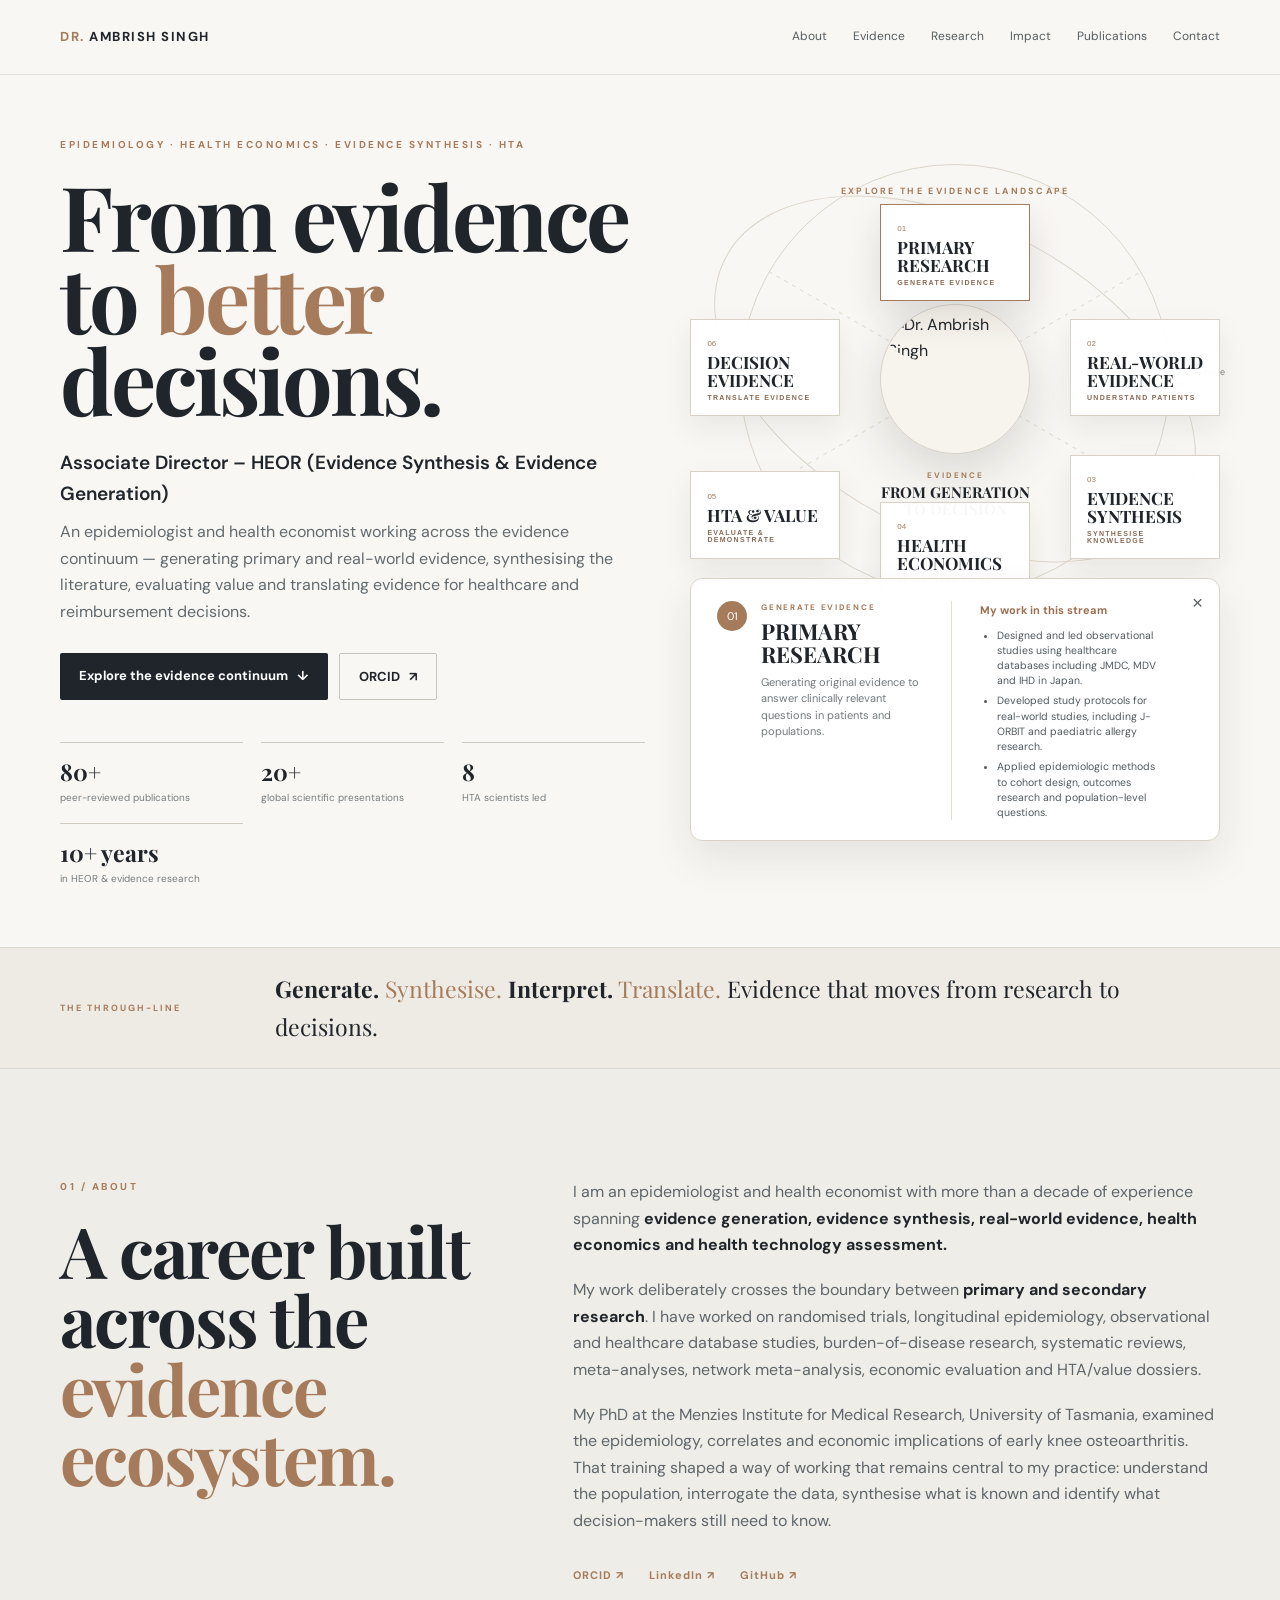
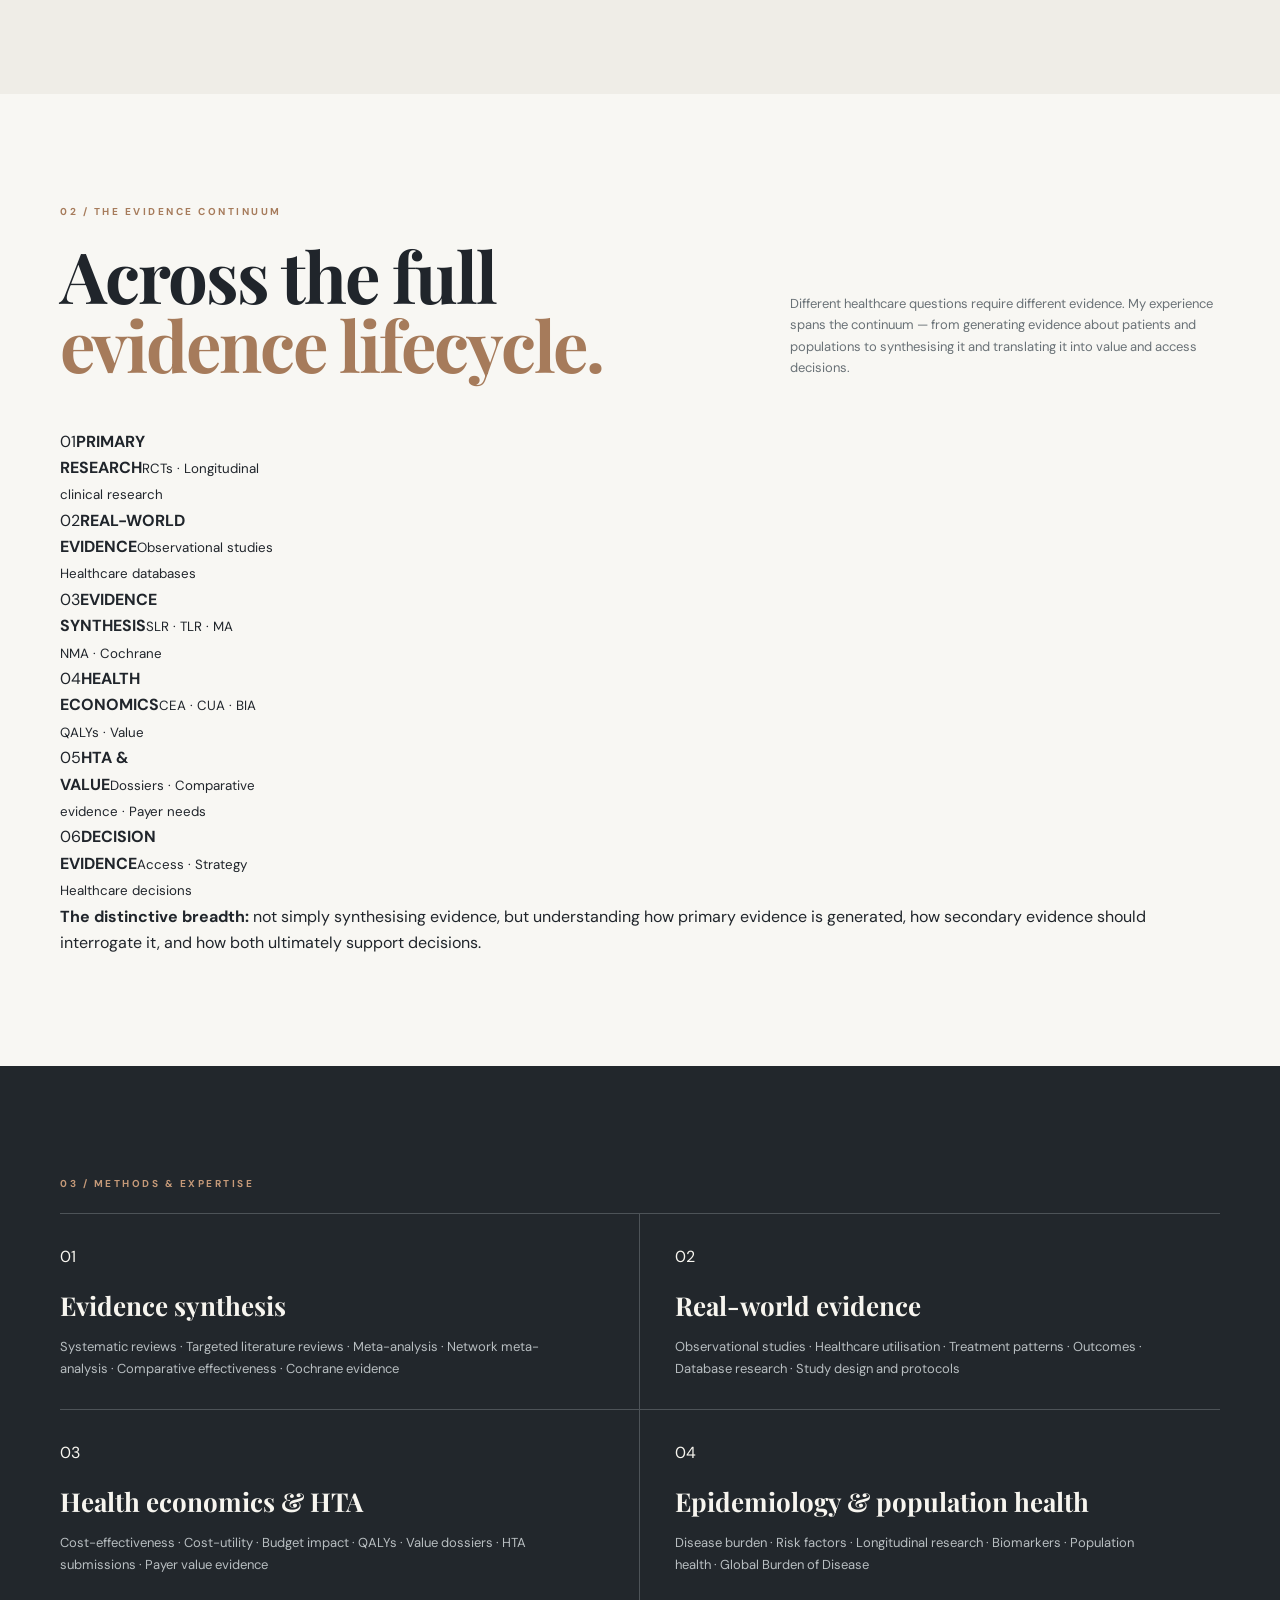
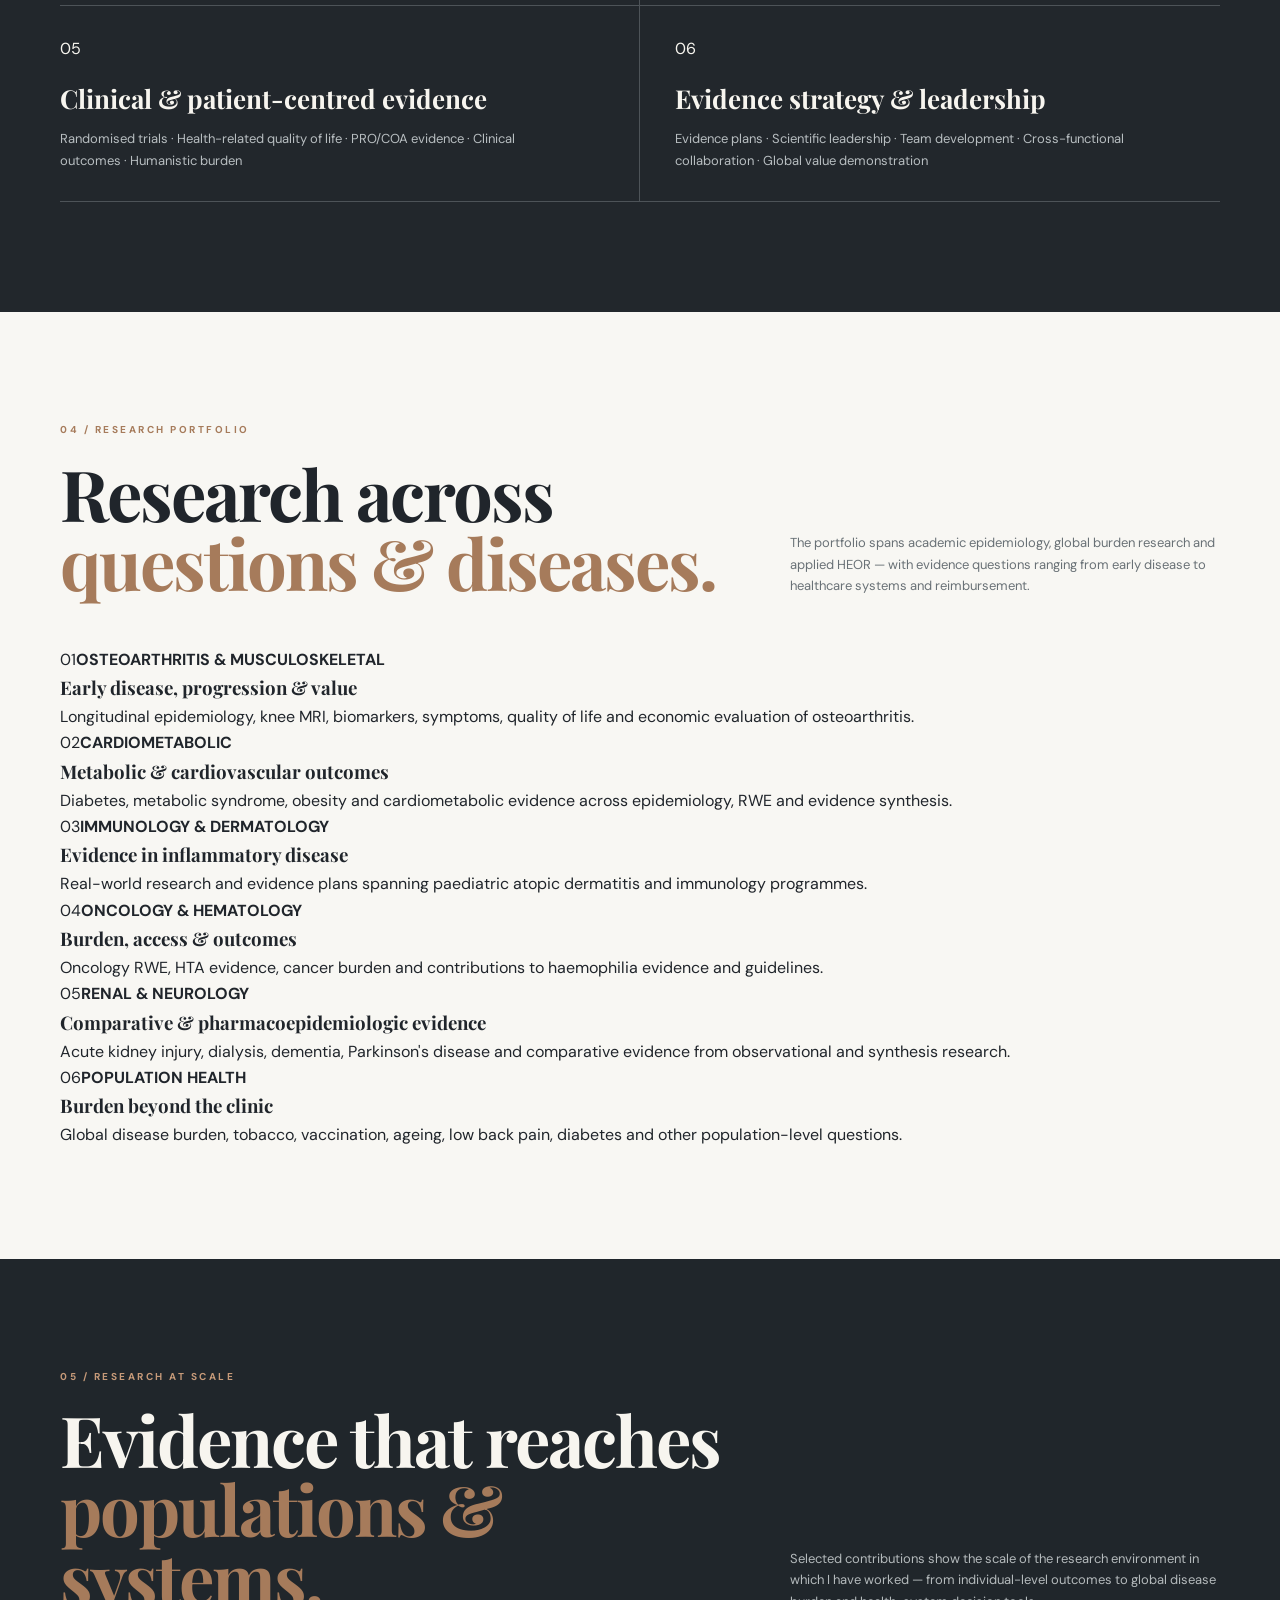
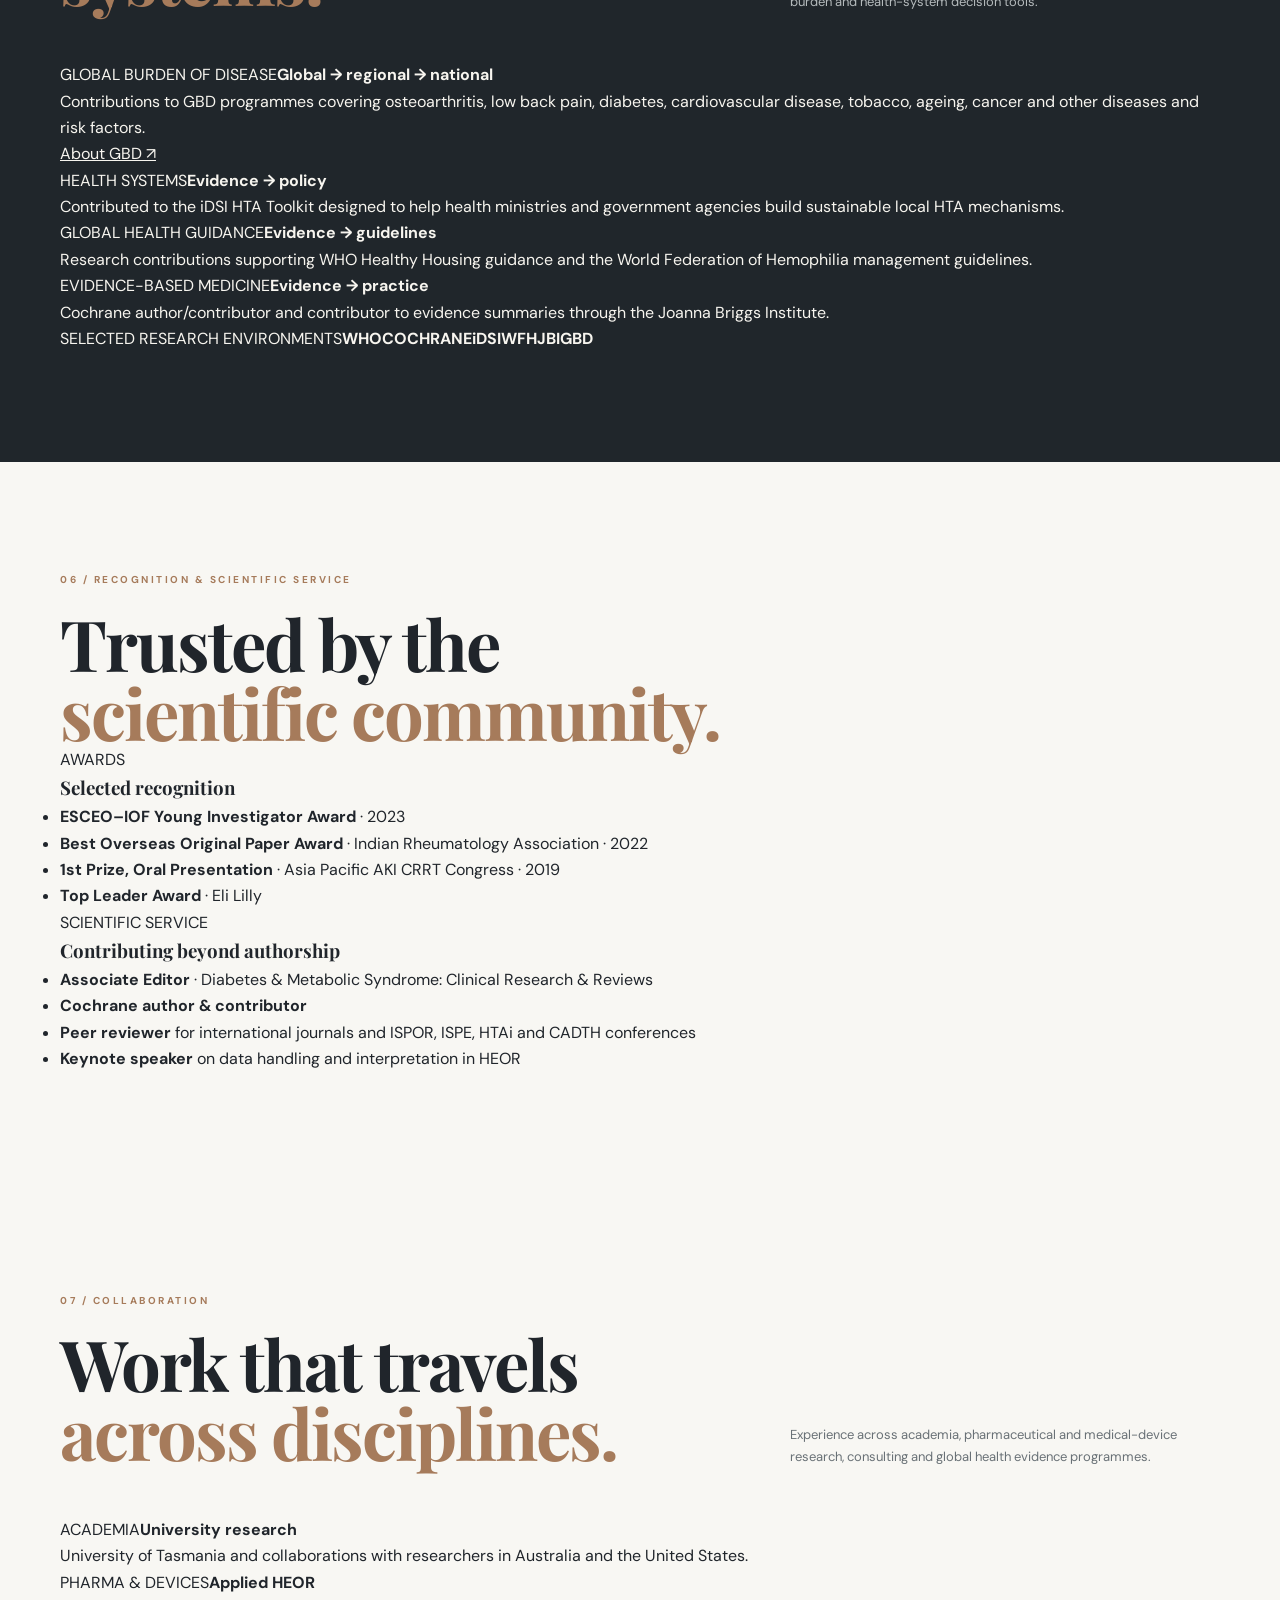
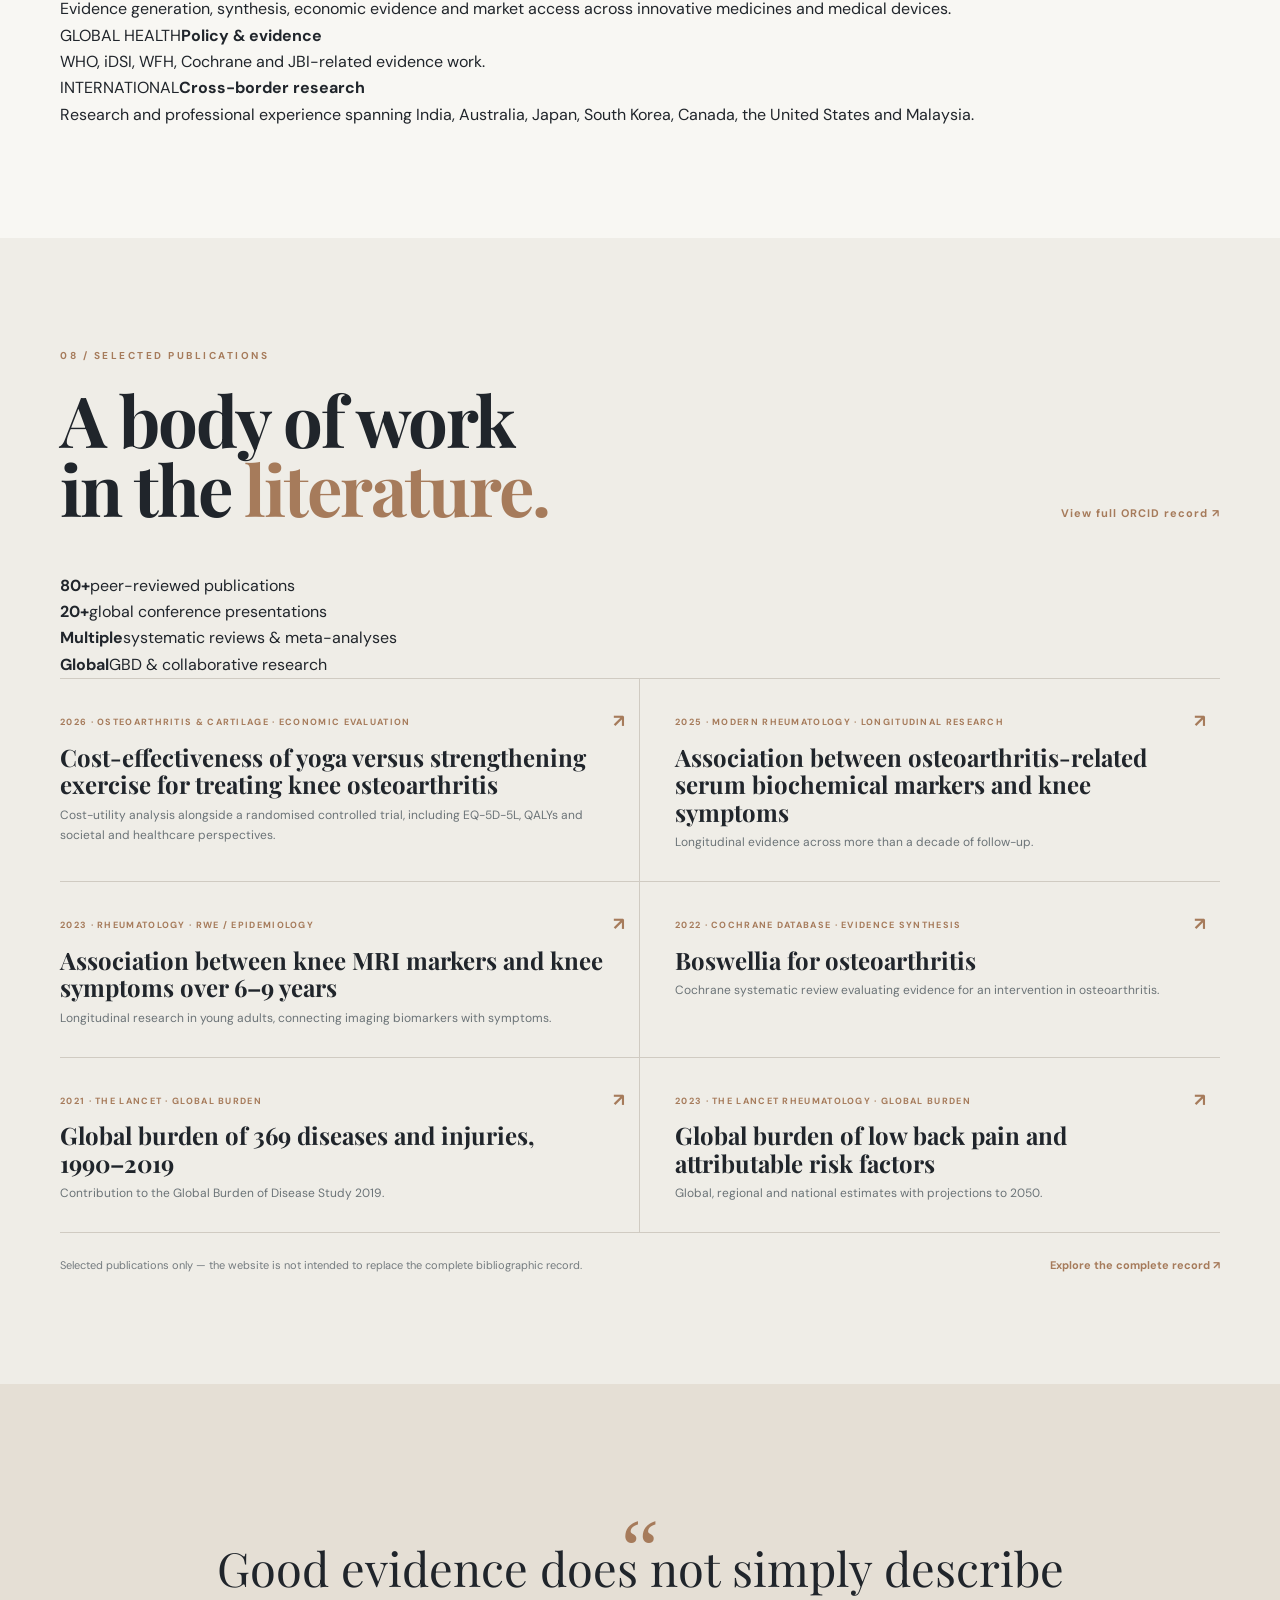
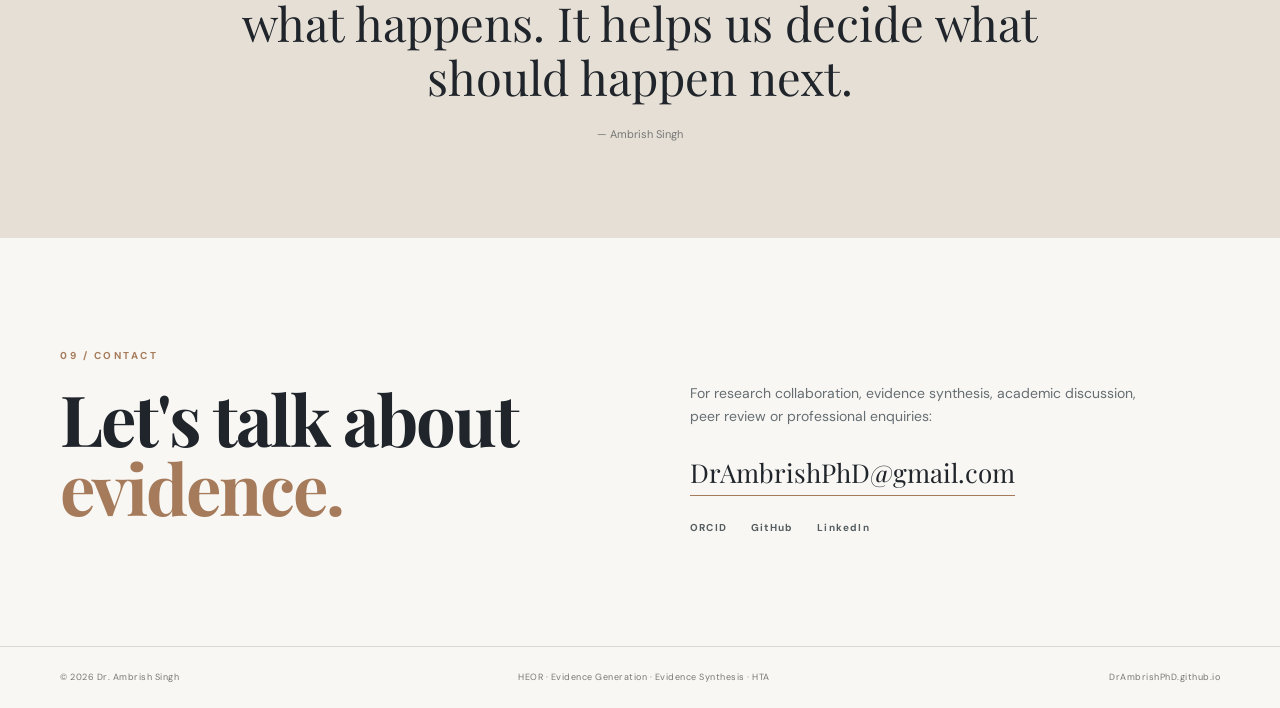
==== commit e9fa6fb8: "Refresh homepage assets and evidence layout" ====
--- a/index.html
+++ b/index.html
@@ -10,7 +10,7 @@
 <link rel="preconnect" href="https://fonts.googleapis.com">
 <link rel="preconnect" href="https://fonts.gstatic.com" crossorigin>
 <link href="https://fonts.googleapis.com/css2?family=DM+Sans:wght@400;500;600;700&family=Playfair+Display:wght@500;600;700&display=swap" rel="stylesheet">
-<link rel="stylesheet" href="style.css?v=6">
+<link rel="stylesheet" href="style.css?v=7">
 </head>
 <body>
 <header class="nav-wrap">
@@ -170,6 +170,6 @@
 <section id="contact" class="section contact-section"><div class="container contact"><div><p class="section-label">09 / CONTACT</p><h2>Let's talk about<br><span>evidence.</span></h2></div><div class="contact-details"><p>For research collaboration, evidence synthesis, academic discussion, peer review or professional enquiries:</p><a class="contact-email" href="mailto:DrAmbrishPhD@gmail.com">DrAmbrishPhD@gmail.com</a><div class="social-links"><a href="https://orcid.org/0000-0002-4618-7507" target="_blank" rel="noopener">ORCID</a><a href="https://github.com/DrAmbrishPhD" target="_blank" rel="noopener">GitHub</a><a href="https://www.linkedin.com/in/heandor/" target="_blank" rel="noopener">LinkedIn</a></div></div></div></section>
 </main>
 <footer><div class="container footer-inner"><span>© <span id="year"></span> Dr. Ambrish Singh</span><span>HEOR · Evidence Generation · Evidence Synthesis · HTA</span><span>DrAmbrishPhD.github.io</span></div></footer>
-<script src="script.js?v=6"></script>
+<script src="script.js?v=7"></script>
 </body>
 </html>
--- a/style.css
+++ b/style.css
@@ -1 +1,12 @@
-*{box-sizing:border-box;margin:0;padding:0}html{scroll-behavior:smooth}body{font-family:'DM Sans',sans-serif;color:#20252b;background:#f8f7f3;line-height:1.65}a{color:inherit}.container{width:min(1160px,calc(100% - 56px));margin:auto}.nav-wrap{position:sticky;top:0;z-index:50;background:rgba(248,247,243,.94);backdrop-filter:blur(16px);border-bottom:1px solid #e3e0d9}.nav{height:74px;display:flex;align-items:center;justify-content:space-between}.brand{font-size:13px;letter-spacing:1.5px;font-weight:700;text-decoration:none}.brand span{color:#a67b5b}.nav-links{display:flex;gap:26px}.nav-links a{font-size:12px;color:#565d62;text-decoration:none}.nav-links a:hover{color:#a67b5b}.menu-toggle{display:none;border:0;background:none;font-size:23px}.hero{min-height:calc(100vh - 74px);display:flex;align-items:center}.hero-grid{display:grid;grid-template-columns:1.05fr .95fr;align-items:center;gap:45px;padding:62px 0}.eyebrow,.section-label{font-size:10px;letter-spacing:2.5px;font-weight:700;color:#a67b5b;margin-bottom:20px}.hero h1,h2,h3{font-family:'Playfair Display',serif}.hero h1{font-size:clamp(64px,7vw,100px);line-height:.92;letter-spacing:-3px}.hero h1 em{font-style:normal;color:#a67b5b}.hero-title{font-size:19px;font-weight:600;margin:26px 0 10px}.hero-text{font-size:16px;color:#626a70;max-width:650px}.hero-actions{display:flex;gap:11px;margin-top:28px}.button{display:inline-block;padding:12px 19px;border-radius:2px;text-decoration:none;font-size:13px;font-weight:700;transition:.2s}.button span{margin-left:6px}.button.primary{background:#20252b;color:#fff}.button.primary:hover{background:#a67b5b;transform:translateY(-2px)}.button.secondary{border:1px solid #c9c4bb;background:transparent}.button.secondary:hover{border-color:#a67b5b;color:#a67b5b}.proof-strip{display:grid;grid-template-columns:repeat(3,1fr);gap:18px;max-width:650px;margin-top:42px}.proof-strip div{border-top:1px solid #d1ccc3;padding-top:10px}.proof-strip strong{display:block;font-family:'Playfair Display',serif;font-size:23px}.proof-strip span{display:block;color:#777d81;font-size:10px;line-height:1.35}.hero-visual{position:relative;height:570px;display:flex;align-items:center;justify-content:center}.portrait-ring{width:min(420px,35vw);height:min(420px,35vw);min-width:340px;min-height:340px;border-radius:50%;overflow:hidden;padding:10px;background:#ebe7de;border:1px solid #d7d1c8;box-shadow:0 28px 80px rgba(45,38,30,.14)}.portrait-ring img{width:100%;height:100%;object-fit:cover;border-radius:50%;object-position:center top}.credential-badge{position:absolute;background:#fff;border:1px solid #ddd8cf;padding:15px 18px;box-shadow:0 14px 35px rgba(30,27,23,.1);min-width:140px}.credential-badge span{display:block;font-family:'Playfair Display',serif;font-size:24px}.credential-badge small{display:block;color:#73797d;font-size:10px;line-height:1.35;margin-top:3px}.badge-one{left:12px;bottom:95px}.badge-two{right:12px;top:95px}.visual-note{position:absolute;right:0;bottom:55px;font-size:9px;line-height:1.55;letter-spacing:1px;color:#8d684f;text-align:left}.visual-note b{font-size:13px;color:#a67b5b}.statement{border-top:1px solid #ddd9d1;border-bottom:1px solid #ddd9d1;background:#eeebe4}.statement-inner{display:grid;grid-template-columns:180px 1fr;gap:35px;align-items:center;padding:22px 0}.statement-label{font-size:9px;letter-spacing:2px;color:#a67b5b;font-weight:700}.statement p{font-family:'Playfair Display',serif;font-size:23px}.statement em{font-style:normal;color:#a67b5b}.section{padding:110px 0}.section-soft{background:#efede7}.two-col{display:grid;grid-template-columns:.78fr 1.22fr;gap:100px}.section h2{font-size:clamp(48px,5.5vw,72px);line-height:.98;letter-spacing:-2px}.section h2 span{color:#a67b5b}.about-copy{font-size:16px;color:#5e666c;max-width:730px}.about-copy p{margin-bottom:19px}.about-copy strong{color:#20252b}.about-links{display:flex;gap:25px;margin-top:32px}.about-links a,.text-link{font-size:11px;font-weight:700;letter-spacing:1px;text-decoration:none;color:#a67b5b}.section-heading-row{display:flex;justify-content:space-between;align-items:end;gap:40px;margin-bottom:50px}.section-heading-row>p{max-width:430px;color:#697176;font-size:13px}.evidence-columns{display:grid;grid-template-columns:repeat(3,1fr);border-top:1px solid #d4cfc6;border-bottom:1px solid #d4cfc6}.evidence-columns article{padding:34px 28px 36px;border-right:1px solid #d4cfc6;min-height:315px}.evidence-columns article:last-child{border-right:0}.evidence-columns article.featured{background:#e8e3d9}.card-number{display:block;color:#a67b5b;font-size:10px;margin-bottom:28px}.card-kicker{font-size:9px;letter-spacing:1.7px;font-weight:700;color:#777d80}.evidence-columns h3{font-size:31px;line-height:1.05;margin:15px 0}.evidence-columns p{font-size:13px;color:#626a6f}.mini-tags{display:flex;flex-wrap:wrap;gap:6px;margin-top:27px}.mini-tags span{font-size:9px;border:1px solid #c9c3b9;padding:5px 8px;color:#6d7478}.research-principle{display:grid;grid-template-columns:180px 1fr;gap:35px;margin-top:28px;padding:23px 0;border-bottom:1px solid #d4cfc6}.research-principle>span{font-size:9px;letter-spacing:2px;color:#a67b5b;font-weight:700}.research-principle p{font-size:15px;color:#5e666b}.research-principle strong{color:#20252b}.methods-section{background:#22272c;color:#f7f5ef}.methods-section .section-heading-row>p{color:#b5babd}.light{color:#c69a79}.method-grid{display:grid;grid-template-columns:repeat(2,1fr);border-top:1px solid #4d5358}.method-grid>div{padding:30px 28px 30px 0;border-bottom:1px solid #4d5358}.method-grid>div:nth-child(odd){border-right:1px solid #4d5358;padding-right:35px}.method-grid>div:nth-child(even){padding-left:35px}.method-grid b{color:#c69a79;font-size:10px}.method-grid h3{font-size:26px;margin:15px 0 8px}.method-grid p{font-size:13px;color:#b8bec1;max-width:480px}.disease-grid{display:grid;grid-template-columns:.72fr 1.28fr;gap:90px}.breadth-copy{margin-top:30px;max-width:350px;color:#697176;font-size:14px}.disease-map{display:grid;grid-template-columns:1fr 1fr;border-top:1px solid #d3cec5}.disease-map div{padding:22px 20px 22px 0;border-bottom:1px solid #d3cec5}.disease-map div:nth-child(odd){border-right:1px solid #d3cec5;padding-right:25px}.disease-map div:nth-child(even){padding-left:25px}.disease-map strong{display:block;font-family:'Playfair Display',serif;font-size:20px}.disease-map span{display:block;color:#737a7e;font-size:11px;line-height:1.4;margin-top:5px}.impact-section{background:#20262b;color:#f7f5ef}.impact-section .section-heading-row>p{color:#b4babc}.research-list{border-top:1px solid #4c5257}.research-list article{display:grid;grid-template-columns:60px 1fr 30px;gap:25px;align-items:center;padding:29px 0;border-bottom:1px solid #4c5257;transition:.2s}.research-list article:hover{padding-left:8px}.research-number{font-size:10px;color:#c09272}.research-tag{font-size:8px;letter-spacing:1.5px;color:#c09272;font-weight:700}.research-list h3{font-size:28px;line-height:1.15;margin:6px 0}.research-list p{font-size:13px;color:#b9bec1}.arrow{font-size:22px;color:#c69a79}.publications-section{background:#efede7}.pub-grid{display:grid;grid-template-columns:1fr 1fr;border-top:1px solid #d0cbc2}.pub-card{position:relative;display:block;text-decoration:none;padding:28px 50px 28px 0;border-bottom:1px solid #d0cbc2;transition:.2s}.pub-card:nth-child(odd){padding-right:35px;border-right:1px solid #d0cbc2}.pub-card:nth-child(even){padding-left:35px}.pub-card:hover{transform:translateX(4px)}.pub-card span{font-size:9px;letter-spacing:1.3px;color:#a67b5b;font-weight:700;text-transform:uppercase}.pub-card h3{font-size:24px;line-height:1.15;margin:10px 0 7px}.pub-card p{font-size:12px;color:#6b7377}.pub-card b{position:absolute;right:14px;top:28px;color:#a67b5b;font-size:18px}.publication-footer{display:flex;justify-content:space-between;gap:20px;margin-top:23px;font-size:11px;color:#747b7f}.publication-footer a{color:#a67b5b;text-decoration:none;font-weight:700}.contributions-section{background:#f8f7f3}.contribution-grid{display:grid;grid-template-columns:.72fr 1.28fr;gap:100px}.contribution-list{border-top:1px solid #d3cec5}.contribution-list>div{padding:22px 0;border-bottom:1px solid #d3cec5}.contribution-list strong{font-family:'Playfair Display',serif;font-size:22px}.contribution-list p{font-size:12px;color:#687075;max-width:700px;margin-top:5px}.quote-section{padding:95px 0;background:#e5dfd5}.quote{max-width:900px;text-align:center}.quote-mark{font-family:Georgia,serif;font-size:85px;color:#a67b5b;height:62px}.quote blockquote{font-family:'Playfair Display',serif;font-size:clamp(30px,3.8vw,47px);line-height:1.16}.quote p{font-size:11px;color:#777;margin-top:20px}.contact-section{background:#f8f7f3}.contact{display:grid;grid-template-columns:1fr 1fr;gap:100px}.contact-details{padding-top:34px}.contact-details>p{color:#666e73;max-width:460px;font-size:14px}.contact-email{display:inline-block;margin:24px 0;color:#20252b;font-family:'Playfair Display',serif;font-size:26px;text-decoration:none;border-bottom:1px solid #a67b5b}.social-links{display:flex;gap:24px}.social-links a{font-size:10px;font-weight:700;letter-spacing:1.2px;text-decoration:none;color:#555d61}.social-links a:hover{color:#a67b5b}footer{border-top:1px solid #ddd9d2;padding:23px 0;color:#777;font-size:9px;letter-spacing:.5px}.footer-inner{display:flex;justify-content:space-between;gap:20px}@media(max-width:900px){.container{width:min(100% - 40px,1160px)}.nav-links{display:none;position:absolute;top:74px;left:0;right:0;background:#f8f7f3;padding:18px 24px;flex-direction:column;gap:15px;border-bottom:1px solid #ddd}.nav-links.open{display:flex}.menu-toggle{display:block}.hero-grid{grid-template-columns:1fr}.hero-visual{height:470px}.portrait-ring{width:370px;height:370px}.two-col,.disease-grid,.contribution-grid,.contact{grid-template-columns:1fr;gap:50px}.evidence-columns{grid-template-columns:1fr}.evidence-columns article{border-right:0;border-bottom:1px solid #d4cfc6;min-height:auto}.evidence-columns article:last-child{border-bottom:0}.section{padding:85px 0}.statement-inner{grid-template-columns:1fr;gap:8px}.statement p{font-size:20px}.section-heading-row{align-items:start}.proof-strip{max-width:none}}@media(max-width:620px){.container{width:calc(100% - 30px)}.nav{height:66px}.nav-links{top:66px}.hero{min-height:auto}.hero-grid{padding:52px 0 55px}.hero h1{font-size:58px}.hero-title{font-size:17px}.proof-strip{grid-template-columns:1fr 1fr}.proof-strip div:last-child{grid-column:1/-1}.hero-visual{height:350px}.portrait-ring{width:285px;height:285px;min-width:285px;min-height:285px}.credential-badge{padding:11px 13px;min-width:110px}.credential-badge span{font-size:19px}.badge-one{left:0;bottom:40px}.badge-two{right:0;top:35px}.visual-note{display:none}.section h2{font-size:48px}.method-grid,.disease-map,.pub-grid{grid-template-columns:1fr}.method-grid>div:nth-child(odd),.disease-map div:nth-child(odd),.pub-card:nth-child(odd){border-right:0;padding-right:0}.method-grid>div:nth-child(even),.disease-map div:nth-child(even),.pub-card:nth-child(even){padding-left:0}.pub-card{padding:24px 35px 24px 0}.research-list article{grid-template-columns:35px 1fr}.arrow{display:none}.publication-footer{display:block}.publication-footer a{display:block;margin-top:8px}.contact-email{font-size:21px}.footer-inner{display:block}.footer-inner span{display:block;margin-bottom:5px}}
+*{box-sizing:border-box;margin:0;padding:0}html{scroll-behavior:smooth}body{font-family:'DM Sans',sans-serif;color:#20252b;background:#f8f7f3;line-height:1.65}a{color:inherit}.container{width:min(1160px,calc(100% - 56px));margin:auto}.nav-wrap{position:sticky;top:0;z-index:50;background:rgba(248,247,243,.94);backdrop-filter:blur(16px);border-bottom:1px solid #e3e0d9}.nav{height:74px;display:flex;align-items:center;justify-content:space-between}.brand{font-size:13px;letter-spacing:1.5px;font-weight:700;text-decoration:none}.brand span{color:#a67b5b}.nav-links{display:flex;gap:26px}.nav-links a{font-size:12px;color:#565d62;text-decoration:none}.nav-links a:hover{color:#a67b5b}.menu-toggle{display:none;border:0;background:none;font-size:23px}.hero{min-height:calc(100vh - 74px);display:flex;align-items:center}.hero-grid{display:grid;grid-template-columns:1.05fr .95fr;align-items:center;gap:45px;padding:62px 0}.eyebrow,.section-label{font-size:10px;letter-spacing:2.5px;font-weight:700;color:#a67b5b;margin-bottom:20px}.hero h1,h2,h3{font-family:'Playfair Display',serif}.hero h1{font-size:clamp(64px,7vw,100px);line-height:.92;letter-spacing:-3px}.hero h1 em{font-style:normal;color:#a67b5b}.hero-title{font-size:19px;font-weight:600;margin:26px 0 10px}.hero-text{font-size:16px;color:#626a70;max-width:650px}.hero-actions{display:flex;gap:11px;margin-top:28px}.button{display:inline-block;padding:12px 19px;border-radius:2px;text-decoration:none;font-size:13px;font-weight:700;transition:.2s}.button span{margin-left:6px}.button.primary{background:#20252b;color:#fff}.button.primary:hover{background:#a67b5b;transform:translateY(-2px)}.button.secondary{border:1px solid #c9c4bb;background:transparent}.button.secondary:hover{border-color:#a67b5b;color:#a67b5b}.proof-strip{display:grid;grid-template-columns:repeat(3,1fr);gap:18px;max-width:650px;margin-top:42px}.proof-strip div{border-top:1px solid #d1ccc3;padding-top:10px}.proof-strip strong{display:block;font-family:'Playfair Display',serif;font-size:23px}.proof-strip span{display:block;color:#777d81;font-size:10px;line-height:1.35}.hero-visual{position:relative;height:570px;display:flex;align-items:center;justify-content:center}.portrait-ring{width:min(420px,35vw);height:min(420px,35vw);min-width:340px;min-height:340px;border-radius:50%;overflow:hidden;padding:10px;background:#ebe7de;border:1px solid #d7d1c8;box-shadow:0 28px 80px rgba(45,38,30,.14)}.portrait-ring img{width:100%;height:100%;object-fit:cover;border-radius:50%;object-position:center top}.credential-badge{position:absolute;background:#fff;border:1px solid #ddd8cf;padding:15px 18px;box-shadow:0 14px 35px rgba(30,27,23,.1);min-width:140px}.credential-badge span{display:block;font-family:'Playfair Display',serif;font-size:24px}.credential-badge small{display:block;color:#73797d;font-size:10px;line-height:1.35;margin-top:3px}.badge-one{left:12px;bottom:95px}.badge-two{right:12px;top:95px}.visual-note{position:absolute;right:0;bottom:55px;font-size:9px;line-height:1.55;letter-spacing:1px;color:#8d684f;text-align:left}.visual-note b{font-size:13px;color:#a67b5b}.statement{border-top:1px solid #ddd9d1;border-bottom:1px solid #ddd9d1;background:#eeebe4}.statement-inner{display:grid;grid-template-columns:180px 1fr;gap:35px;align-items:center;padding:22px 0}.statement-label{font-size:9px;letter-spacing:2px;color:#a67b5b;font-weight:700}.statement p{font-family:'Playfair Display',serif;font-size:23px}.statement em{font-style:normal;color:#a67b5b}.section{padding:110px 0}.section-soft{background:#efede7}.two-col{display:grid;grid-template-columns:.78fr 1.22fr;gap:100px}.section h2{font-size:clamp(48px,5.5vw,72px);line-height:.98;letter-spacing:-2px}.section h2 span{color:#a67b5b}.about-copy{font-size:16px;color:#5e666c;max-width:730px}.about-copy p{margin-bottom:19px}.about-copy strong{color:#20252b}.about-links{display:flex;gap:25px;margin-top:32px}.about-links a,.text-link{font-size:11px;font-weight:700;letter-spacing:1px;text-decoration:none;color:#a67b5b}.section-heading-row{display:flex;justify-content:space-between;align-items:end;gap:40px;margin-bottom:50px}.section-heading-row>p{max-width:430px;color:#697176;font-size:13px}.evidence-columns{display:grid;grid-template-columns:repeat(3,1fr);border-top:1px solid #d4cfc6;border-bottom:1px solid #d4cfc6}.evidence-columns article{padding:34px 28px 36px;border-right:1px solid #d4cfc6;min-height:315px}.evidence-columns article:last-child{border-right:0}.evidence-columns article.featured{background:#e8e3d9}.card-number{display:block;color:#a67b5b;font-size:10px;margin-bottom:28px}.card-kicker{font-size:9px;letter-spacing:1.7px;font-weight:700;color:#777d80}.evidence-columns h3{font-size:31px;line-height:1.05;margin:15px 0}.evidence-columns p{font-size:13px;color:#626a6f}.mini-tags{display:flex;flex-wrap:wrap;gap:6px;margin-top:27px}.mini-tags span{font-size:9px;border:1px solid #c9c3b9;padding:5px 8px;color:#6d7478}.research-principle{display:grid;grid-template-columns:180px 1fr;gap:35px;margin-top:28px;padding:23px 0;border-bottom:1px solid #d4cfc6}.research-principle>span{font-size:9px;letter-spacing:2px;color:#a67b5b;font-weight:700}.research-principle p{font-size:15px;color:#5e666b}.research-principle strong{color:#20252b}.methods-section{background:#22272c;color:#f7f5ef}.methods-section .section-heading-row>p{color:#b5babd}.light{color:#c69a79}.method-grid{display:grid;grid-template-columns:repeat(2,1fr);border-top:1px solid #4d5358}.method-grid>div{padding:30px 28px 30px 0;border-bottom:1px solid #4d5358}.method-grid>div:nth-child(odd){border-right:1px solid #4d5358;padding-right:35px}.method-grid>div:nth-child(even){padding-left:35px}.method-grid b{color:#c69a79;font-size:10px}.method-grid h3{font-size:26px;margin:15px 0 8px}.method-grid p{font-size:13px;color:#b8bec1;max-width:480px}.disease-grid{display:grid;grid-template-columns:.72fr 1.28fr;gap:90px}.breadth-copy{margin-top:30px;max-width:350px;color:#697176;font-size:14px}.disease-map{display:grid;grid-template-columns:1fr 1fr;border-top:1px solid #d3cec5}.disease-map div{padding:22px 20px 22px 0;border-bottom:1px solid #d3cec5}.disease-map div:nth-child(odd){border-right:1px solid #d3cec5;padding-right:25px}.disease-map div:nth-child(even){padding-left:25px}.disease-map strong{display:block;font-family:'Playfair Display',serif;font-size:20px}.disease-map span{display:block;color:#737a7e;font-size:11px;line-height:1.4;margin-top:5px}.impact-section{background:#20262b;color:#f7f5ef}.impact-section .section-heading-row>p{color:#b4babc}.research-list{border-top:1px solid #4c5257}.research-list article{display:grid;grid-template-columns:60px 1fr 30px;gap:25px;align-items:center;padding:29px 0;border-bottom:1px solid #4c5257;transition:.2s}.research-list article:hover{padding-left:8px}.research-number{font-size:10px;color:#c09272}.research-tag{font-size:8px;letter-spacing:1.5px;color:#c09272;font-weight:700}.research-list h3{font-size:28px;line-height:1.15;margin:6px 0}.research-list p{font-size:13px;color:#b9bec1}.arrow{font-size:22px;color:#c69a79}.publications-section{background:#efede7}.pub-grid{display:grid;grid-template-columns:1fr 1fr;border-top:1px solid #d0cbc2}.pub-card{position:relative;display:block;text-decoration:none;padding:28px 50px 28px 0;border-bottom:1px solid #d0cbc2;transition:.2s}.pub-card:nth-child(odd){padding-right:35px;border-right:1px solid #d0cbc2}.pub-card:nth-child(even){padding-left:35px}.pub-card:hover{transform:translateX(4px)}.pub-card span{font-size:9px;letter-spacing:1.3px;color:#a67b5b;font-weight:700;text-transform:uppercase}.pub-card h3{font-size:24px;line-height:1.15;margin:10px 0 7px}.pub-card p{font-size:12px;color:#6b7377}.pub-card b{position:absolute;right:14px;top:28px;color:#a67b5b;font-size:18px}.publication-footer{display:flex;justify-content:space-between;gap:20px;margin-top:23px;font-size:11px;color:#747b7f}.publication-footer a{color:#a67b5b;text-decoration:none;font-weight:700}.contributions-section{background:#f8f7f3}.contribution-grid{display:grid;grid-template-columns:.72fr 1.28fr;gap:100px}.contribution-list{border-top:1px solid #d3cec5}.contribution-list>div{padding:22px 0;border-bottom:1px solid #d3cec5}.contribution-list strong{font-family:'Playfair Display',serif;font-size:22px}.contribution-list p{font-size:12px;color:#687075;max-width:700px;margin-top:5px}.quote-section{padding:95px 0;background:#e5dfd5}.quote{max-width:900px;text-align:center}.quote-mark{font-family:Georgia,serif;font-size:85px;color:#a67b5b;height:62px}.quote blockquote{font-family:'Playfair Display',serif;font-size:clamp(30px,3.8vw,47px);line-height:1.16}.quote p{font-size:11px;color:#777;margin-top:20px}.contact-section{background:#f8f7f3}.contact{display:grid;grid-template-columns:1fr 1fr;gap:100px}.contact-details{padding-top:34px}.contact-details>p{color:#666e73;max-width:460px;font-size:14px}.contact-email{display:inline-block;margin:24px 0;color:#20252b;font-family:'Playfair Display',serif;font-size:26px;text-decoration:none;border-bottom:1px solid #a67b5b}.social-links{display:flex;gap:24px}.social-links a{font-size:10px;font-weight:700;letter-spacing:1.2px;text-decoration:none;color:#555d61}.social-links a:hover{color:#a67b5b}footer{border-top:1px solid #ddd9d2;padding:23px 0;color:#777;font-size:9px;letter-spacing:.5px}.footer-inner{display:flex;justify-content:space-between;gap:20px}
+/* Evidence landscape: reserve a dedicated lower band for the selected-stream panel. */
+.interactive-evidence-visual{height:700px!important;overflow:visible!important}
+.interactive-evidence-visual .evidence-scene{inset:0 0 230px!important}
+.interactive-evidence-visual .evidence-detail{bottom:0!important;min-height:185px!important;height:auto!important;z-index:20!important}
+.interactive-evidence-visual .evidence-node.bottom{bottom:12px!important}
+.interactive-evidence-visual .evidence-node.rb,.interactive-evidence-visual .evidence-node.lb{bottom:52px!important}
+.interactive-evidence-visual .evidence-node{z-index:8!important}
+@media(max-width:1100px){.interactive-evidence-visual{height:700px!important}.interactive-evidence-visual .evidence-scene{inset:0 0 235px!important}.interactive-evidence-visual .evidence-detail{min-height:190px!important}.interactive-evidence-visual .evidence-node.rb,.interactive-evidence-visual .evidence-node.lb{bottom:55px!important}}
+@media(max-width:900px){.interactive-evidence-visual{height:780px!important}.interactive-evidence-visual .evidence-scene{inset:0 0 250px!important}.interactive-evidence-visual .evidence-detail{min-height:215px!important}.interactive-evidence-visual .evidence-node.bottom{bottom:10px!important}.interactive-evidence-visual .evidence-node.rb,.interactive-evidence-visual .evidence-node.lb{bottom:55px!important}}
+@media(max-width:620px){.interactive-evidence-visual{height:900px!important}.interactive-evidence-visual .evidence-scene{inset:0 0 315px!important}.interactive-evidence-visual .evidence-detail{min-height:285px!important}.interactive-evidence-visual .evidence-node.bottom{bottom:5px!important}.interactive-evidence-visual .evidence-node.rb,.interactive-evidence-visual .evidence-node.lb{bottom:35px!important}}
+@media(max-width:900px){.container{width:min(100% - 40px,1160px)}.nav-links{display:none;position:absolute;top:74px;left:0;right:0;background:#f8f7f3;padding:18px 24px;flex-direction:column;gap:15px;border-bottom:1px solid #ddd}.nav-links.open{display:flex}.menu-toggle{display:block}.hero-grid{grid-template-columns:1fr}.hero-visual{height:470px}.portrait-ring{width:370px;height:370px}.two-col,.disease-grid,.contribution-grid,.contact{grid-template-columns:1fr;gap:50px}.evidence-columns{grid-template-columns:1fr}.evidence-columns article{border-right:0;border-bottom:1px solid #d4cfc6;min-height:auto}.evidence-columns article:last-child{border-bottom:0}.section{padding:85px 0}.statement-inner{grid-template-columns:1fr;gap:8px}.statement p{font-size:20px}.section-heading-row{align-items:start}.proof-strip{max-width:none}}@media(max-width:620px){.container{width:calc(100% - 30px)}.nav{height:66px}.nav-links{top:66px}.hero{min-height:auto}.hero-grid{padding:52px 0 55px}.hero h1{font-size:58px}.hero-title{font-size:17px}.proof-strip{grid-template-columns:1fr 1fr}.proof-strip div:last-child{grid-column:1/-1}.hero-visual{height:350px}.portrait-ring{width:285px;height:285px;min-width:285px;min-height:285px}.credential-badge{padding:11px 13px;min-width:110px}.credential-badge span{font-size:19px}.badge-one{left:0;bottom:40px}.badge-two{right:0;top:35px}.visual-note{display:none}.section h2{font-size:48px}.method-grid,.disease-map,.pub-grid{grid-template-columns:1fr}.method-grid>div:nth-child(odd),.disease-map div:nth-child(odd),.pub-card:nth-child(odd){border-right:0;padding-right:0}.method-grid>div:nth-child(even),.disease-map div:nth-child(even),.pub-card:nth-child(even){padding-left:0}.pub-card{padding:24px 35px 24px 0}.research-list article{grid-template-columns:35px 1fr}.arrow{display:none}.publication-footer{display:block}.publication-footer a{display:block;margin-top:8px}.contact-email{font-size:21px}.footer-inner{display:block}.footer-inner span{display:block;margin-bottom:5px}}
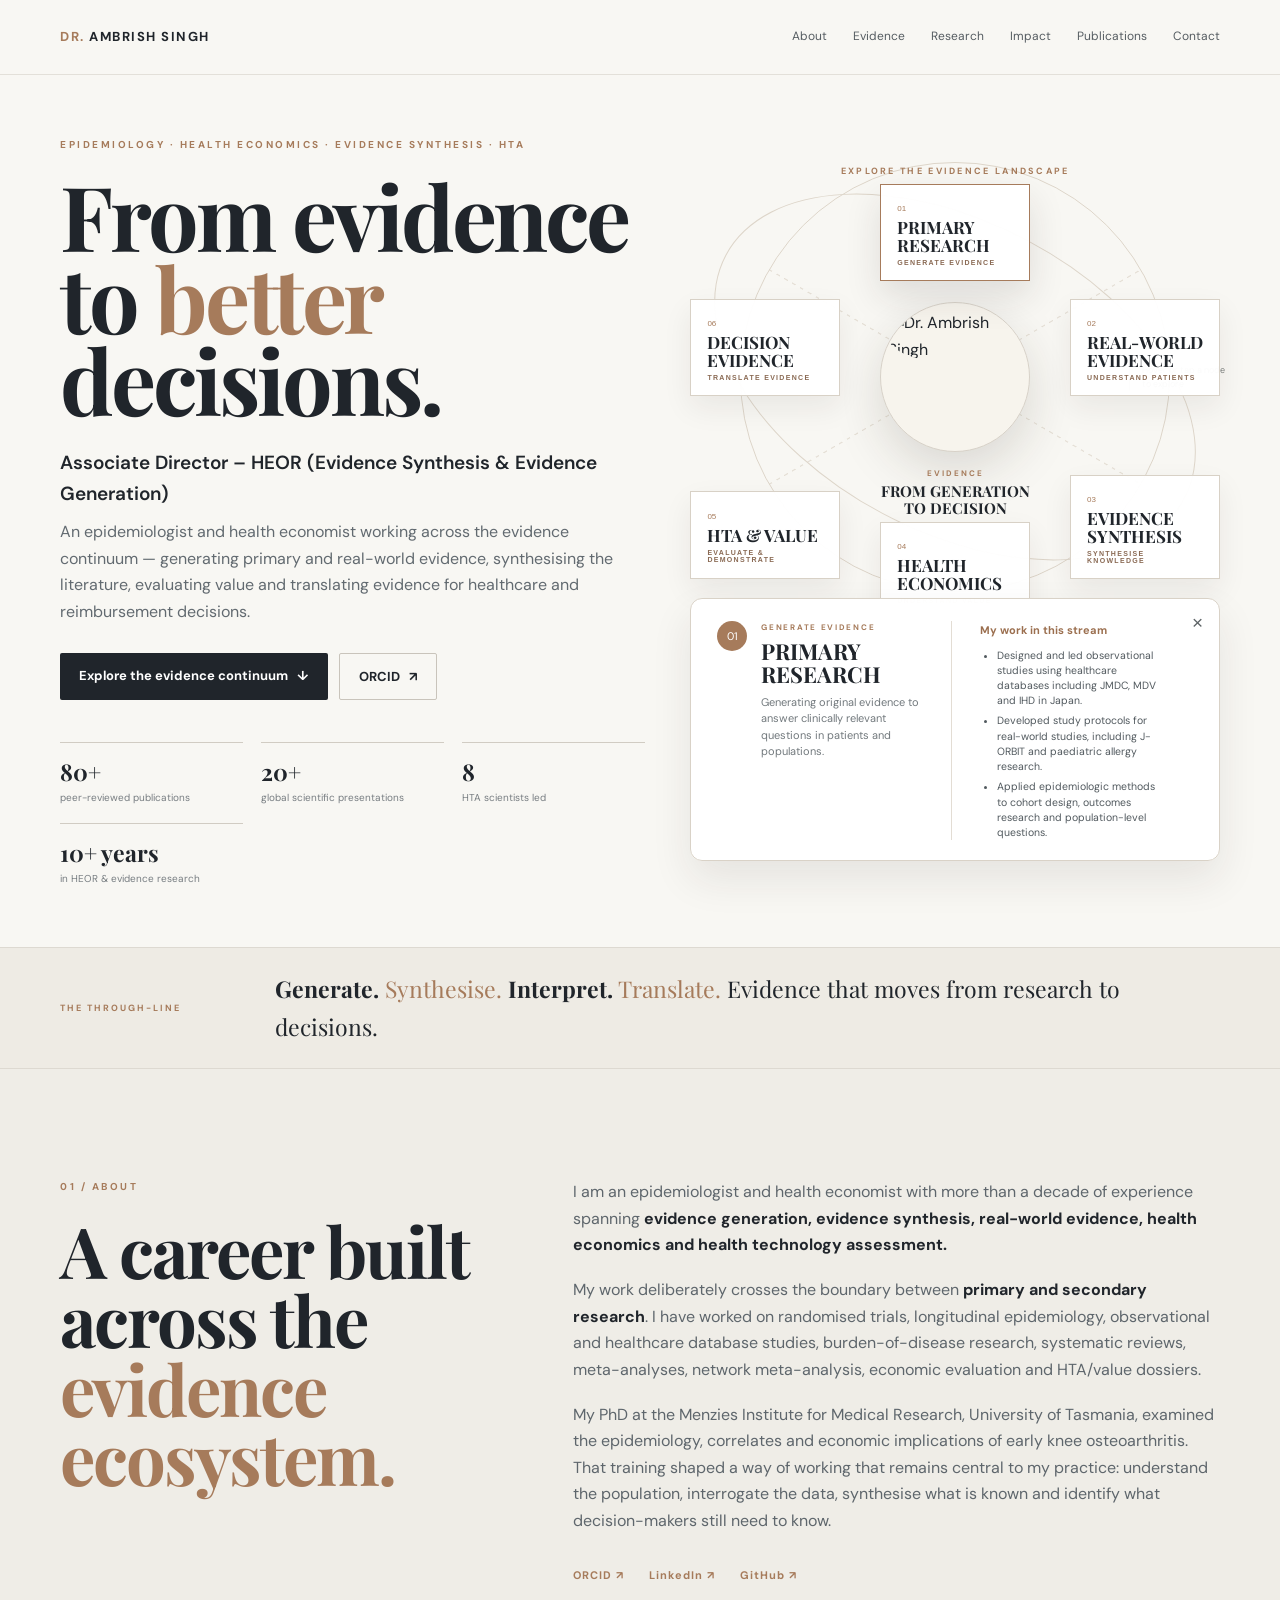
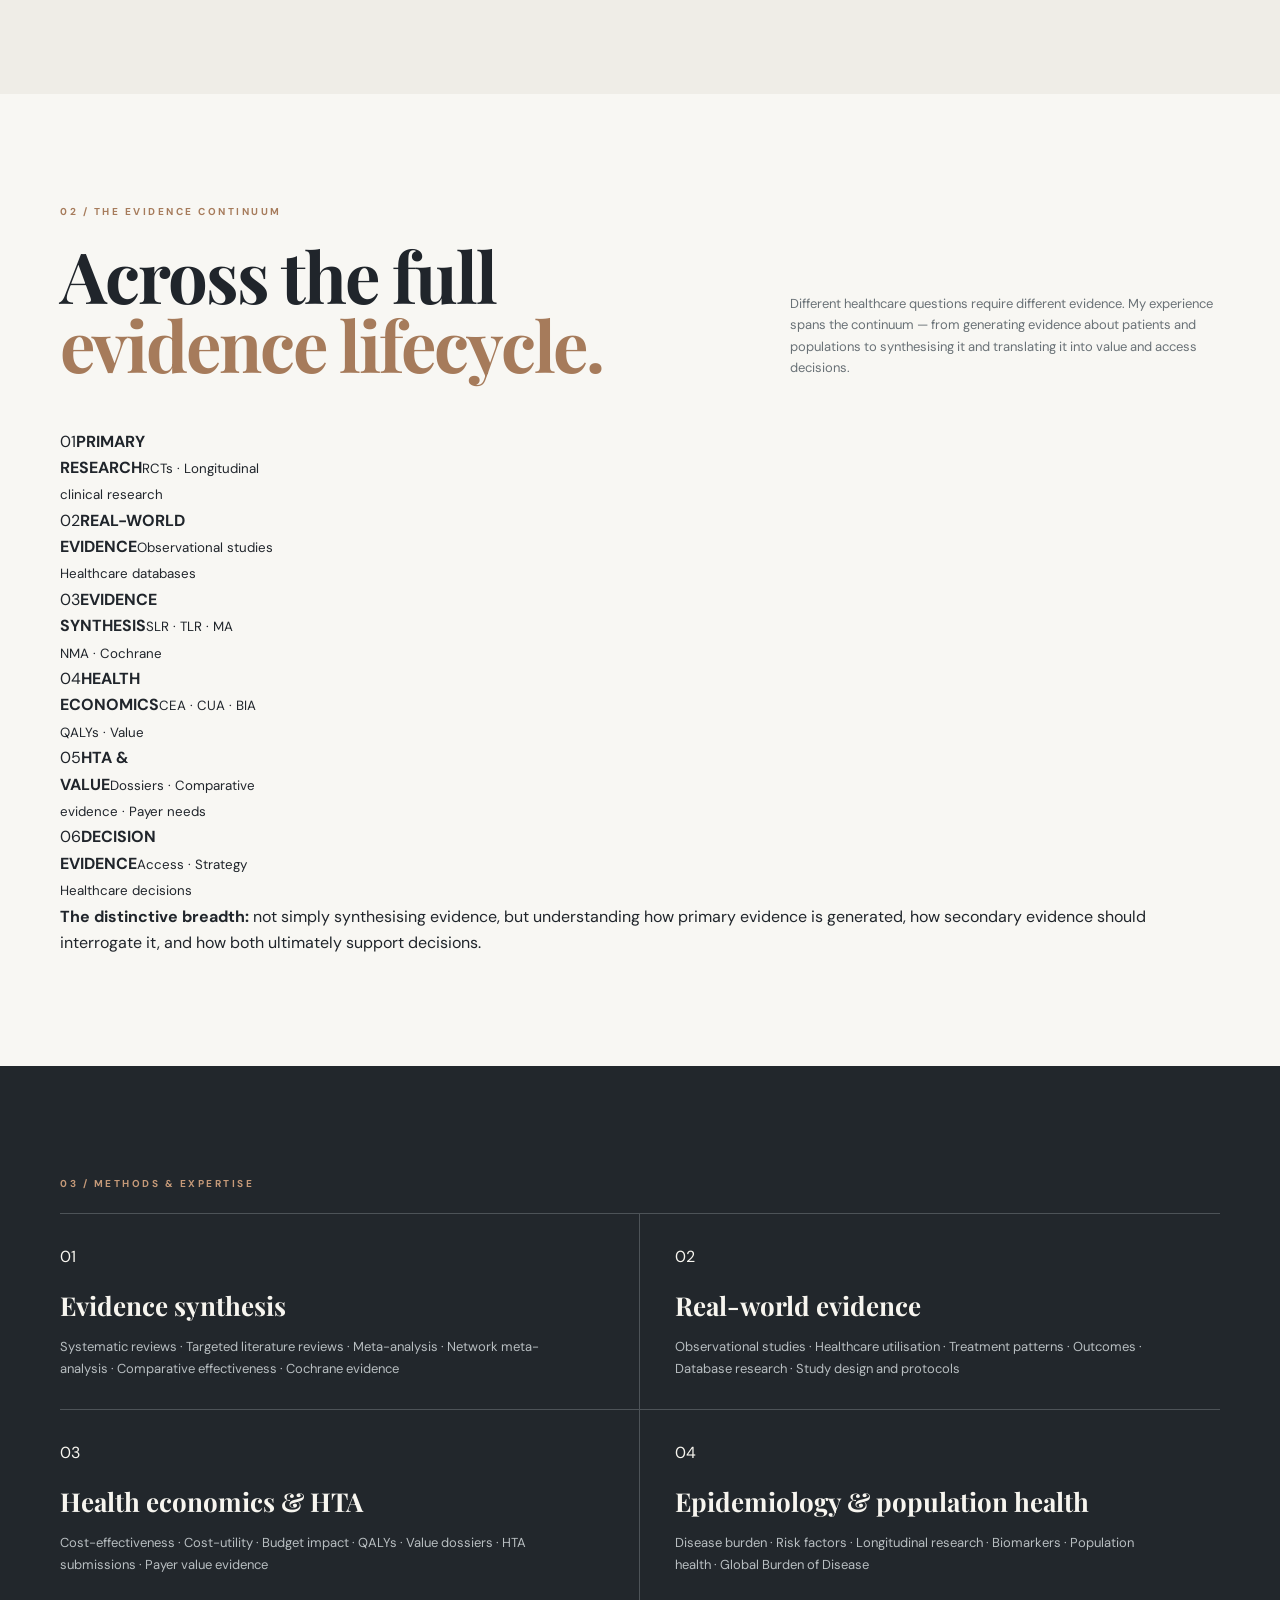
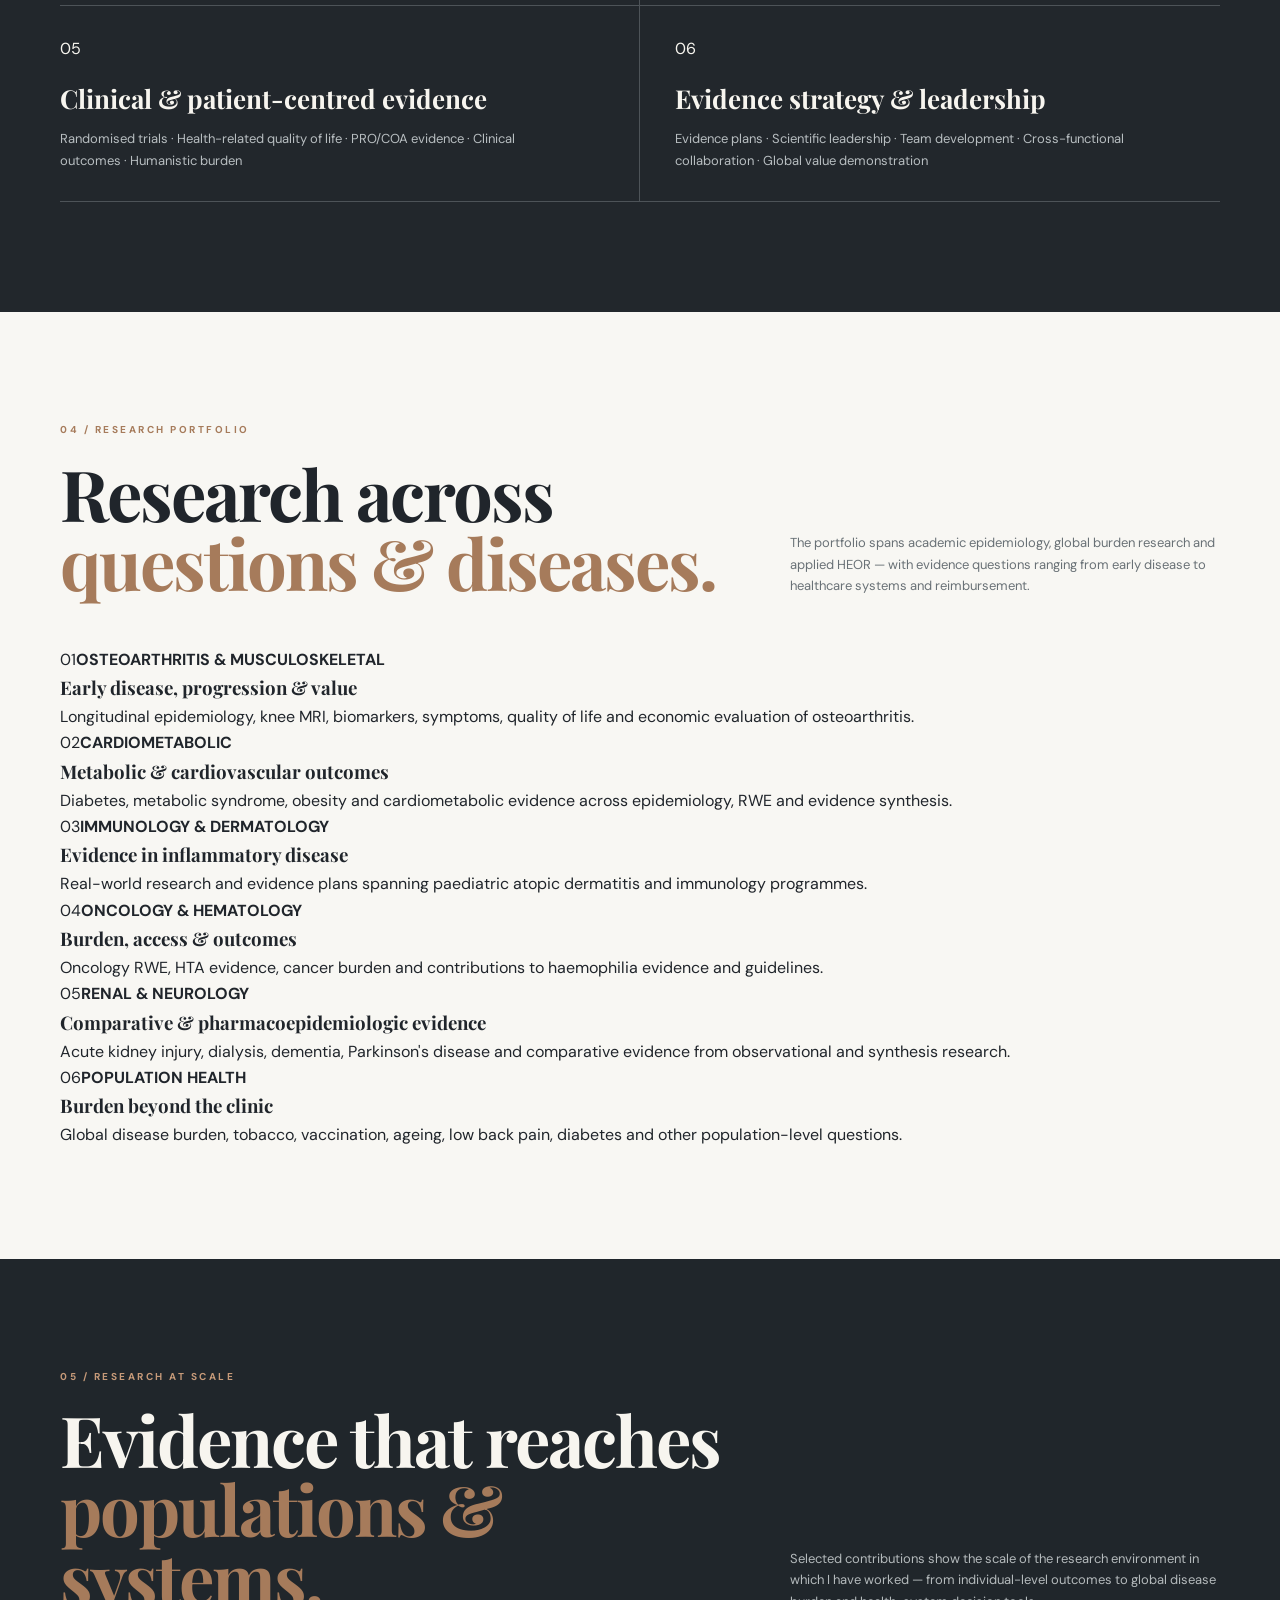
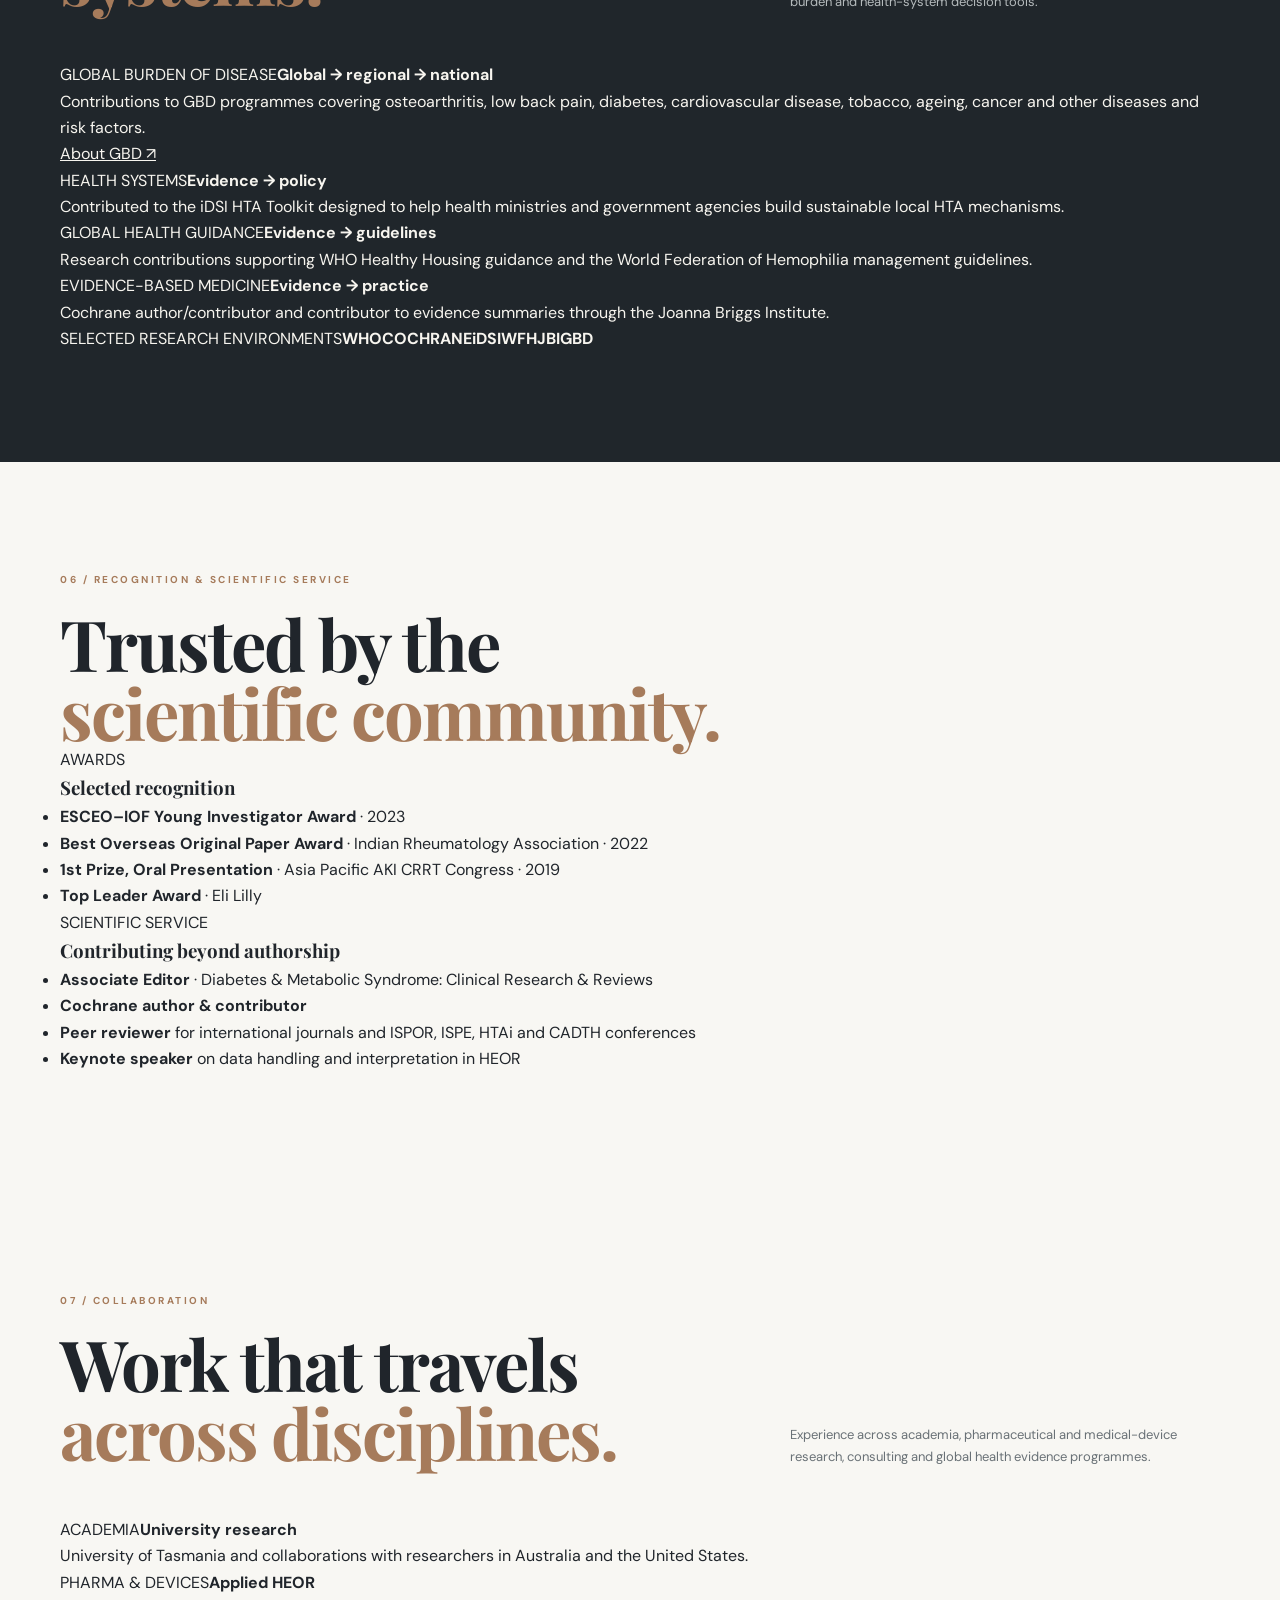
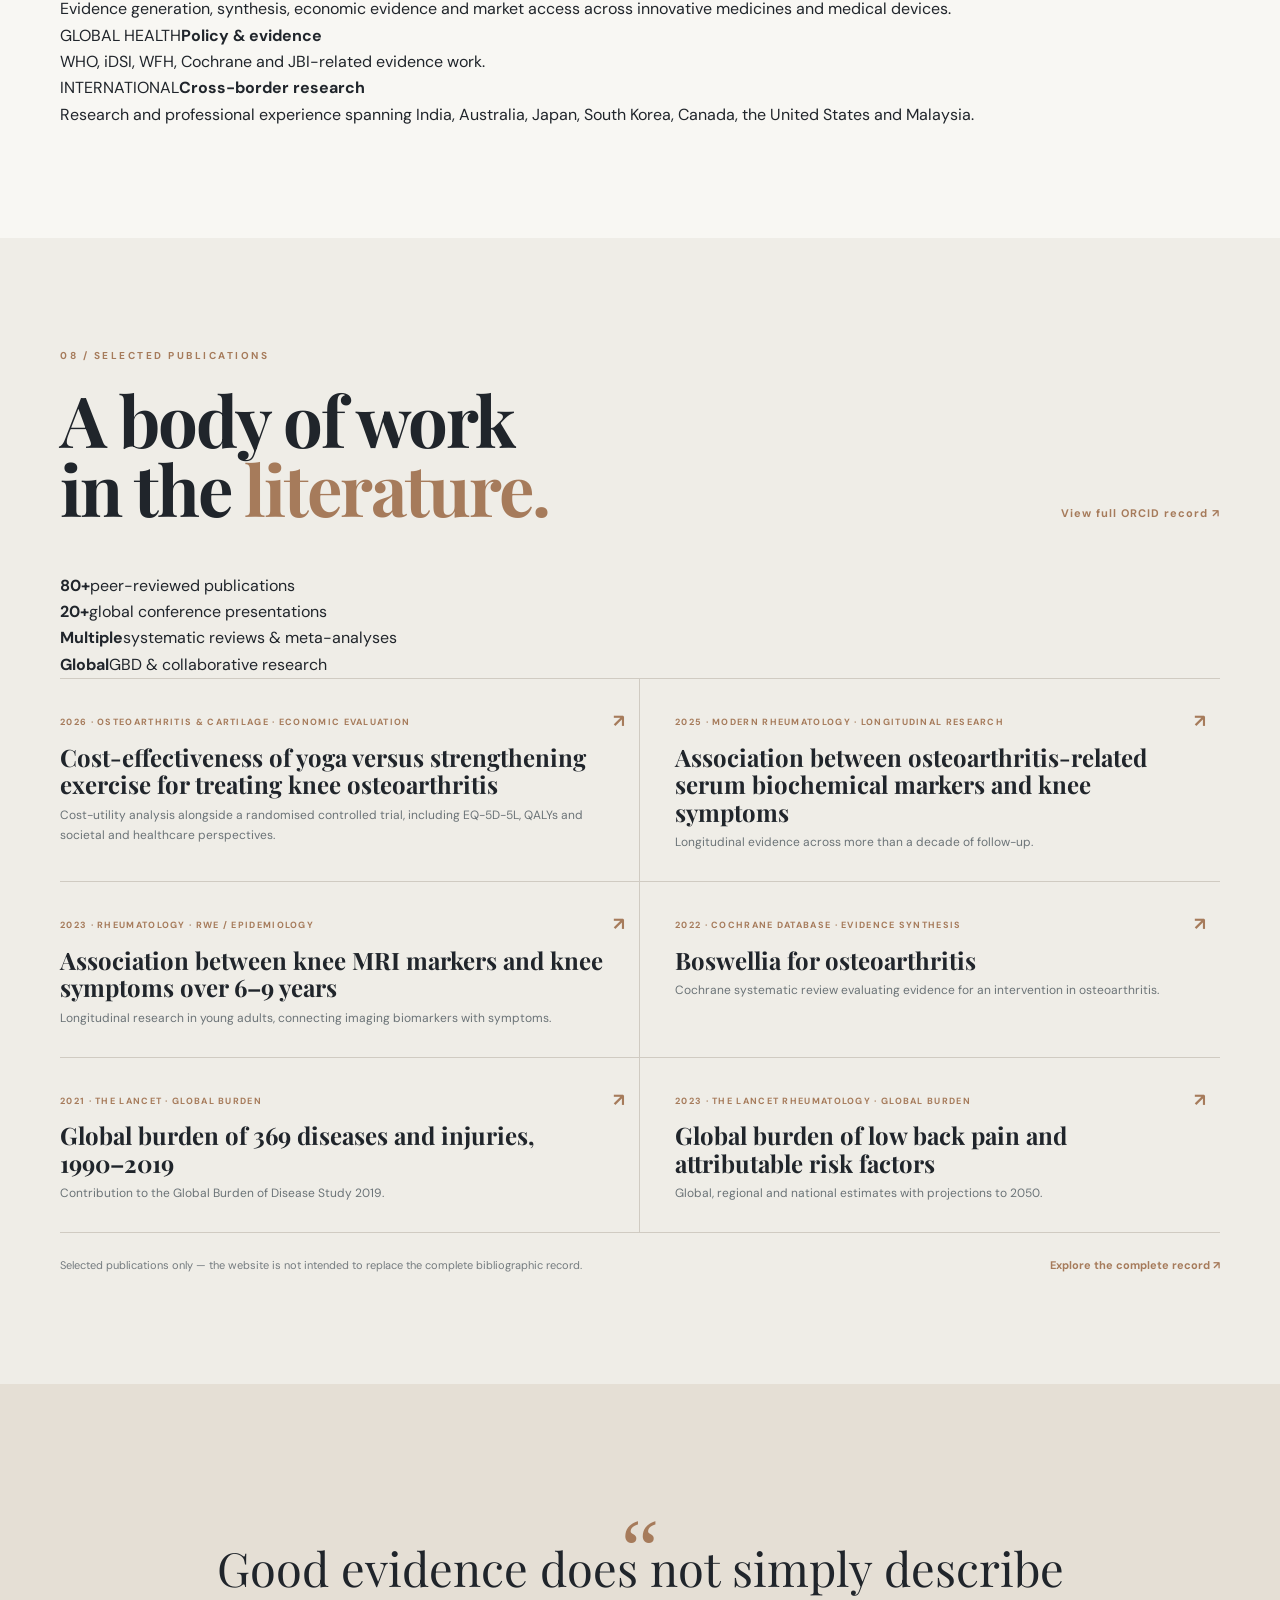
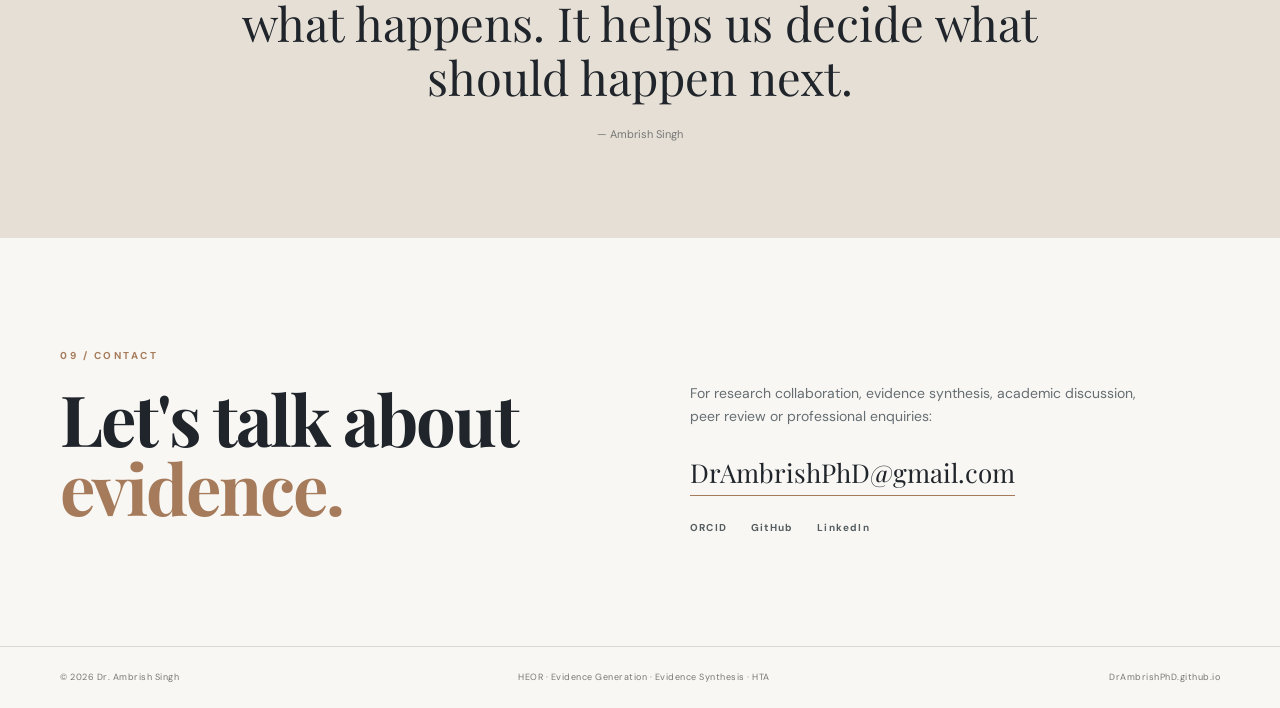
==== commit 07b603e5: "Refresh evidence landscape script cache" ====
--- a/index.html
+++ b/index.html
@@ -10,166 +10,22 @@
 <link rel="preconnect" href="https://fonts.googleapis.com">
 <link rel="preconnect" href="https://fonts.gstatic.com" crossorigin>
 <link href="https://fonts.googleapis.com/css2?family=DM+Sans:wght@400;500;600;700&family=Playfair+Display:wght@500;600;700&display=swap" rel="stylesheet">
-<link rel="stylesheet" href="style.css?v=7">
+<link rel="stylesheet" href="style.css?v=8">
 </head>
 <body>
-<header class="nav-wrap">
-<nav class="nav container">
-<a class="brand" href="#home"><span>DR.</span> AMBRISH SINGH</a>
-<button class="menu-toggle" aria-label="Open menu" aria-expanded="false">☰</button>
-<div class="nav-links">
-<a href="#about">About</a><a href="#evidence">Evidence</a><a href="#research">Research</a><a href="#impact">Impact</a><a href="#publications">Publications</a><a href="#contact">Contact</a>
-</div>
-</nav>
-</header>
+<header class="nav-wrap"><nav class="nav container"><a class="brand" href="#home"><span>DR.</span> AMBRISH SINGH</a><button class="menu-toggle" aria-label="Open menu" aria-expanded="false">☰</button><div class="nav-links"><a href="#about">About</a><a href="#evidence">Evidence</a><a href="#research">Research</a><a href="#impact">Impact</a><a href="#publications">Publications</a><a href="#contact">Contact</a></div></nav></header>
 <main>
-<section id="home" class="hero">
-<div class="container hero-grid">
-<div class="hero-copy">
-<p class="eyebrow">EPIDEMIOLOGY · HEALTH ECONOMICS · EVIDENCE SYNTHESIS · HTA</p>
-<h1>From evidence<br>to <em>better</em><br>decisions.</h1>
-<p class="hero-title">Associate Director – HEOR (Evidence Synthesis &amp; Evidence Generation)</p>
-<p class="hero-text">An epidemiologist and health economist working across the evidence continuum — generating primary and real-world evidence, synthesising the literature, evaluating value and translating evidence for healthcare and reimbursement decisions.</p>
-<div class="hero-actions"><a class="button primary" href="#evidence">Explore the evidence continuum <span>↓</span></a><a class="button secondary" href="https://orcid.org/0000-0002-4618-7507" target="_blank" rel="noopener">ORCID <span>↗</span></a></div>
-<div class="proof-strip">
-<div><strong>80+</strong><span>peer-reviewed publications</span></div>
-<div><strong>20+</strong><span>global scientific presentations</span></div>
-<div><strong>8</strong><span>HTA scientists led</span></div>
-<div><strong>10+ years</strong><span>in HEOR &amp; evidence research</span></div>
-</div>
-</div>
-<div class="hero-visual">
-<div class="portrait-ring"><img src="https://avatars.githubusercontent.com/u/172473538?v=4" alt="Dr. Ambrish Singh"></div>
-<div class="orbit orbit-one"></div><div class="orbit orbit-two"></div>
-<div class="credential-badge badge-one"><span>PhD</span><small>Epidemiology<br>&amp; Health Economics</small></div>
-<div class="credential-badge badge-two"><span>80+</span><small>Peer-reviewed<br>publications</small></div>
-<div class="visual-label label-top">PRIMARY<br><b>EVIDENCE</b></div>
-<div class="visual-label label-bottom">DECISION<br><b>EVIDENCE</b></div>
-</div>
-</div>
-</section>
+<section id="home" class="hero"><div class="container hero-grid"><div class="hero-copy"><p class="eyebrow">EPIDEMIOLOGY · HEALTH ECONOMICS · EVIDENCE SYNTHESIS · HTA</p><h1>From evidence<br>to <em>better</em><br>decisions.</h1><p class="hero-title">Associate Director – HEOR (Evidence Synthesis &amp; Evidence Generation)</p><p class="hero-text">An epidemiologist and health economist working across the evidence continuum — generating primary and real-world evidence, synthesising the literature, evaluating value and translating evidence for healthcare and reimbursement decisions.</p><div class="hero-actions"><a class="button primary" href="#evidence">Explore the evidence continuum <span>↓</span></a><a class="button secondary" href="https://orcid.org/0000-0002-4618-7507" target="_blank" rel="noopener">ORCID <span>↗</span></a></div><div class="proof-strip"><div><strong>80+</strong><span>peer-reviewed publications</span></div><div><strong>20+</strong><span>global scientific presentations</span></div><div><strong>8</strong><span>HTA scientists led</span></div><div><strong>10+ years</strong><span>in HEOR &amp; evidence research</span></div></div></div><div class="hero-visual"><div class="portrait-ring"><img src="https://avatars.githubusercontent.com/u/172473538?v=4" alt="Dr. Ambrish Singh"></div><div class="orbit orbit-one"></div><div class="orbit orbit-two"></div><div class="credential-badge badge-one"><span>PhD</span><small>Epidemiology<br>&amp; Health Economics</small></div><div class="credential-badge badge-two"><span>80+</span><small>Peer-reviewed<br>publications</small></div><div class="visual-label label-top">PRIMARY<br><b>EVIDENCE</b></div><div class="visual-label label-bottom">DECISION<br><b>EVIDENCE</b></div></div></div></section>
 <section class="statement"><div class="container statement-inner"><span class="statement-label">THE THROUGH-LINE</span><p><strong>Generate.</strong> <em>Synthesise.</em> <strong>Interpret.</strong> <em>Translate.</em> Evidence that moves from research to decisions.</p></div></section>
-
-<section id="about" class="section section-soft">
-<div class="container two-col about-layout">
-<div><p class="section-label">01 / ABOUT</p><h2>A career built<br>across the<br><span>evidence ecosystem.</span></h2></div>
-<div class="about-copy">
-<p>I am an epidemiologist and health economist with more than a decade of experience spanning <strong>evidence generation, evidence synthesis, real-world evidence, health economics and health technology assessment.</strong></p>
-<p>My work deliberately crosses the boundary between <strong>primary and secondary research</strong>. I have worked on randomised trials, longitudinal epidemiology, observational and healthcare database studies, burden-of-disease research, systematic reviews, meta-analyses, network meta-analysis, economic evaluation and HTA/value dossiers.</p>
-<p>My PhD at the Menzies Institute for Medical Research, University of Tasmania, examined the epidemiology, correlates and economic implications of early knee osteoarthritis. That training shaped a way of working that remains central to my practice: understand the population, interrogate the data, synthesise what is known and identify what decision-makers still need to know.</p>
-<div class="about-links"><a href="https://orcid.org/0000-0002-4618-7507" target="_blank" rel="noopener">ORCID ↗</a><a href="https://www.linkedin.com/in/heandor/" target="_blank" rel="noopener">LinkedIn ↗</a><a href="https://github.com/DrAmbrishPhD" target="_blank" rel="noopener">GitHub ↗</a></div>
-</div>
-</div>
-</section>
-
-<section id="evidence" class="section evidence-section">
-<div class="container">
-<p class="section-label">02 / THE EVIDENCE CONTINUUM</p>
-<div class="section-heading-row"><h2>Across the full<br><span>evidence lifecycle.</span></h2><p>Different healthcare questions require different evidence. My experience spans the continuum — from generating evidence about patients and populations to synthesising it and translating it into value and access decisions.</p></div>
-<div class="continuum">
-<div class="continuum-step"><span>01</span><b>PRIMARY<br>RESEARCH</b><small>RCTs · Longitudinal<br>clinical research</small></div>
-<div class="continuum-line"></div>
-<div class="continuum-step"><span>02</span><b>REAL-WORLD<br>EVIDENCE</b><small>Observational studies<br>Healthcare databases</small></div>
-<div class="continuum-line"></div>
-<div class="continuum-step featured"><span>03</span><b>EVIDENCE<br>SYNTHESIS</b><small>SLR · TLR · MA<br>NMA · Cochrane</small></div>
-<div class="continuum-line"></div>
-<div class="continuum-step"><span>04</span><b>HEALTH<br>ECONOMICS</b><small>CEA · CUA · BIA<br>QALYs · Value</small></div>
-<div class="continuum-line"></div>
-<div class="continuum-step"><span>05</span><b>HTA &amp;<br>VALUE</b><small>Dossiers · Comparative<br>evidence · Payer needs</small></div>
-<div class="continuum-line"></div>
-<div class="continuum-step"><span>06</span><b>DECISION<br>EVIDENCE</b><small>Access · Strategy<br>Healthcare decisions</small></div>
-</div>
-<div class="continuum-note"><strong>The distinctive breadth:</strong> not simply synthesising evidence, but understanding how primary evidence is generated, how secondary evidence should interrogate it, and how both ultimately support decisions.</div>
-</div>
-</section>
-
-<section class="section methods-section">
-<div class="container">
-<p class="section-label light">03 / METHODS &amp; EXPERTISE</p>
-<div class="method-grid">
-<div><span>01</span><h3>Evidence synthesis</h3><p>Systematic reviews · Targeted literature reviews · Meta-analysis · Network meta-analysis · Comparative effectiveness · Cochrane evidence</p></div>
-<div><span>02</span><h3>Real-world evidence</h3><p>Observational studies · Healthcare utilisation · Treatment patterns · Outcomes · Database research · Study design and protocols</p></div>
-<div><span>03</span><h3>Health economics &amp; HTA</h3><p>Cost-effectiveness · Cost-utility · Budget impact · QALYs · Value dossiers · HTA submissions · Payer value evidence</p></div>
-<div><span>04</span><h3>Epidemiology &amp; population health</h3><p>Disease burden · Risk factors · Longitudinal research · Biomarkers · Population health · Global Burden of Disease</p></div>
-<div><span>05</span><h3>Clinical &amp; patient-centred evidence</h3><p>Randomised trials · Health-related quality of life · PRO/COA evidence · Clinical outcomes · Humanistic burden</p></div>
-<div><span>06</span><h3>Evidence strategy &amp; leadership</h3><p>Evidence plans · Scientific leadership · Team development · Cross-functional collaboration · Global value demonstration</p></div>
-</div>
-</div>
-</section>
-
-<section id="research" class="section">
-<div class="container">
-<p class="section-label">04 / RESEARCH PORTFOLIO</p>
-<div class="section-heading-row"><h2>Research across<br><span>questions &amp; diseases.</span></h2><p>The portfolio spans academic epidemiology, global burden research and applied HEOR — with evidence questions ranging from early disease to healthcare systems and reimbursement.</p></div>
-<div class="research-domains">
-<article><span>01</span><b>OSTEOARTHRITIS &amp; MUSCULOSKELETAL</b><h3>Early disease, progression &amp; value</h3><p>Longitudinal epidemiology, knee MRI, biomarkers, symptoms, quality of life and economic evaluation of osteoarthritis.</p></article>
-<article><span>02</span><b>CARDIOMETABOLIC</b><h3>Metabolic &amp; cardiovascular outcomes</h3><p>Diabetes, metabolic syndrome, obesity and cardiometabolic evidence across epidemiology, RWE and evidence synthesis.</p></article>
-<article><span>03</span><b>IMMUNOLOGY &amp; DERMATOLOGY</b><h3>Evidence in inflammatory disease</h3><p>Real-world research and evidence plans spanning paediatric atopic dermatitis and immunology programmes.</p></article>
-<article><span>04</span><b>ONCOLOGY &amp; HEMATOLOGY</b><h3>Burden, access &amp; outcomes</h3><p>Oncology RWE, HTA evidence, cancer burden and contributions to haemophilia evidence and guidelines.</p></article>
-<article><span>05</span><b>RENAL &amp; NEUROLOGY</b><h3>Comparative &amp; pharmacoepidemiologic evidence</h3><p>Acute kidney injury, dialysis, dementia, Parkinson's disease and comparative evidence from observational and synthesis research.</p></article>
-<article><span>06</span><b>POPULATION HEALTH</b><h3>Burden beyond the clinic</h3><p>Global disease burden, tobacco, vaccination, ageing, low back pain, diabetes and other population-level questions.</p></article>
-</div>
-</div>
-</section>
-
-<section id="impact" class="section section-dark impact-section">
-<div class="container">
-<p class="section-label light">05 / RESEARCH AT SCALE</p>
-<div class="section-heading-row"><h2>Evidence that reaches<br><span>populations &amp; systems.</span></h2><p>Selected contributions show the scale of the research environment in which I have worked — from individual-level outcomes to global disease burden and health-system decision tools.</p></div>
-<div class="scale-grid">
-<div class="scale-card featured"><span>GLOBAL BURDEN OF DISEASE</span><strong>Global → regional → national</strong><p>Contributions to GBD programmes covering osteoarthritis, low back pain, diabetes, cardiovascular disease, tobacco, ageing, cancer and other diseases and risk factors.</p><a href="https://www.healthdata.org/" target="_blank" rel="noopener">About GBD ↗</a></div>
-<div class="scale-card"><span>HEALTH SYSTEMS</span><strong>Evidence → policy</strong><p>Contributed to the iDSI HTA Toolkit designed to help health ministries and government agencies build sustainable local HTA mechanisms.</p></div>
-<div class="scale-card"><span>GLOBAL HEALTH GUIDANCE</span><strong>Evidence → guidelines</strong><p>Research contributions supporting WHO Healthy Housing guidance and the World Federation of Hemophilia management guidelines.</p></div>
-<div class="scale-card"><span>EVIDENCE-BASED MEDICINE</span><strong>Evidence → practice</strong><p>Cochrane author/contributor and contributor to evidence summaries through the Joanna Briggs Institute.</p></div>
-</div>
-<div class="global-partners"><span>SELECTED RESEARCH ENVIRONMENTS</span><b>WHO</b><b>COCHRANE</b><b>iDSI</b><b>WFH</b><b>JBI</b><b>GBD</b></div>
-</div>
-</section>
-
-<section class="section recognition-section">
-<div class="container recognition-grid">
-<div><p class="section-label">06 / RECOGNITION &amp; SCIENTIFIC SERVICE</p><h2>Trusted by the<br><span>scientific community.</span></h2></div>
-<div class="recognition-columns">
-<div class="recognition-block"><span>AWARDS</span><h3>Selected recognition</h3><ul><li><strong>ESCEO–IOF Young Investigator Award</strong> · 2023</li><li><strong>Best Overseas Original Paper Award</strong> · Indian Rheumatology Association · 2022</li><li><strong>1st Prize, Oral Presentation</strong> · Asia Pacific AKI CRRT Congress · 2019</li><li><strong>Top Leader Award</strong> · Eli Lilly</li></ul></div>
-<div class="recognition-block"><span>SCIENTIFIC SERVICE</span><h3>Contributing beyond authorship</h3><ul><li><strong>Associate Editor</strong> · Diabetes &amp; Metabolic Syndrome: Clinical Research &amp; Reviews</li><li><strong>Cochrane author &amp; contributor</strong></li><li><strong>Peer reviewer</strong> for international journals and ISPOR, ISPE, HTAi and CADTH conferences</li><li><strong>Keynote speaker</strong> on data handling and interpretation in HEOR</li></ul></div>
-</div>
-</div>
-</section>
-
-<section class="section collaboration-section">
-<div class="container">
-<p class="section-label">07 / COLLABORATION</p>
-<div class="section-heading-row"><h2>Work that travels<br><span>across disciplines.</span></h2><p>Experience across academia, pharmaceutical and medical-device research, consulting and global health evidence programmes.</p></div>
-<div class="collab-grid">
-<div><span>ACADEMIA</span><strong>University research</strong><p>University of Tasmania and collaborations with researchers in Australia and the United States.</p></div>
-<div><span>PHARMA &amp; DEVICES</span><strong>Applied HEOR</strong><p>Evidence generation, synthesis, economic evidence and market access across innovative medicines and medical devices.</p></div>
-<div><span>GLOBAL HEALTH</span><strong>Policy &amp; evidence</strong><p>WHO, iDSI, WFH, Cochrane and JBI-related evidence work.</p></div>
-<div><span>INTERNATIONAL</span><strong>Cross-border research</strong><p>Research and professional experience spanning India, Australia, Japan, South Korea, Canada, the United States and Malaysia.</p></div>
-</div>
-</div>
-</section>
-
-<section id="publications" class="section publications-section">
-<div class="container">
-<p class="section-label">08 / SELECTED PUBLICATIONS</p>
-<div class="section-heading-row"><h2>A body of work<br>in the <span>literature.</span></h2><a class="text-link" href="https://orcid.org/0000-0002-4618-7507" target="_blank" rel="noopener">View full ORCID record ↗</a></div>
-<div class="publication-stats"><div><strong>80+</strong><span>peer-reviewed publications</span></div><div><strong>20+</strong><span>global conference presentations</span></div><div><strong>Multiple</strong><span>systematic reviews &amp; meta-analyses</span></div><div><strong>Global</strong><span>GBD &amp; collaborative research</span></div></div>
-<div class="pub-grid">
-<a class="pub-card" href="https://pubmed.ncbi.nlm.nih.gov/41887454/" target="_blank" rel="noopener"><span>2026 · Osteoarthritis &amp; Cartilage · Economic evaluation</span><h3>Cost-effectiveness of yoga versus strengthening exercise for treating knee osteoarthritis</h3><p>Cost-utility analysis alongside a randomised controlled trial, including EQ-5D-5L, QALYs and societal and healthcare perspectives.</p><b>↗</b></a>
-<a class="pub-card" href="https://academic.oup.com/mr/article/35/3/585/7928430" target="_blank" rel="noopener"><span>2025 · Modern Rheumatology · Longitudinal research</span><h3>Association between osteoarthritis-related serum biochemical markers and knee symptoms</h3><p>Longitudinal evidence across more than a decade of follow-up.</p><b>↗</b></a>
-<a class="pub-card" href="https://pmc.ncbi.nlm.nih.gov/articles/PMC10836990/" target="_blank" rel="noopener"><span>2023 · Rheumatology · RWE / epidemiology</span><h3>Association between knee MRI markers and knee symptoms over 6–9 years</h3><p>Longitudinal research in young adults, connecting imaging biomarkers with symptoms.</p><b>↗</b></a>
-<a class="pub-card" href="https://pmc.ncbi.nlm.nih.gov/articles/PMC9597297/" target="_blank" rel="noopener"><span>2022 · Cochrane Database · Evidence synthesis</span><h3>Boswellia for osteoarthritis</h3><p>Cochrane systematic review evaluating evidence for an intervention in osteoarthritis.</p><b>↗</b></a>
-<a class="pub-card" href="https://pubmed.ncbi.nlm.nih.gov/34519693/" target="_blank" rel="noopener"><span>2021 · The Lancet · Global burden</span><h3>Global burden of 369 diseases and injuries, 1990–2019</h3><p>Contribution to the Global Burden of Disease Study 2019.</p><b>↗</b></a>
-<a class="pub-card" href="https://pubmed.ncbi.nlm.nih.gov/37114506/" target="_blank" rel="noopener"><span>2023 · The Lancet Rheumatology · Global burden</span><h3>Global burden of low back pain and attributable risk factors</h3><p>Global, regional and national estimates with projections to 2050.</p><b>↗</b></a>
-</div>
-<div class="publication-footer"><span>Selected publications only — the website is not intended to replace the complete bibliographic record.</span><a href="https://orcid.org/0000-0002-4618-7507" target="_blank" rel="noopener">Explore the complete record ↗</a></div>
-</div>
-</section>
-
+<section id="about" class="section section-soft"><div class="container two-col about-layout"><div><p class="section-label">01 / ABOUT</p><h2>A career built<br>across the<br><span>evidence ecosystem.</span></h2></div><div class="about-copy"><p>I am an epidemiologist and health economist with more than a decade of experience spanning <strong>evidence generation, evidence synthesis, real-world evidence, health economics and health technology assessment.</strong></p><p>My work deliberately crosses the boundary between <strong>primary and secondary research</strong>. I have worked on randomised trials, longitudinal epidemiology, observational and healthcare database studies, burden-of-disease research, systematic reviews, meta-analyses, network meta-analysis, economic evaluation and HTA/value dossiers.</p><p>My PhD at the Menzies Institute for Medical Research, University of Tasmania, examined the epidemiology, correlates and economic implications of early knee osteoarthritis. That training shaped a way of working that remains central to my practice: understand the population, interrogate the data, synthesise what is known and identify what decision-makers still need to know.</p><div class="about-links"><a href="https://orcid.org/0000-0002-4618-7507" target="_blank" rel="noopener">ORCID ↗</a><a href="https://www.linkedin.com/in/heandor/" target="_blank" rel="noopener">LinkedIn ↗</a><a href="https://github.com/DrAmbrishPhD" target="_blank" rel="noopener">GitHub ↗</a></div></div></div></section>
+<section id="evidence" class="section evidence-section"><div class="container"><p class="section-label">02 / THE EVIDENCE CONTINUUM</p><div class="section-heading-row"><h2>Across the full<br><span>evidence lifecycle.</span></h2><p>Different healthcare questions require different evidence. My experience spans the continuum — from generating evidence about patients and populations to synthesising it and translating it into value and access decisions.</p></div><div class="continuum"><div class="continuum-step"><span>01</span><b>PRIMARY<br>RESEARCH</b><small>RCTs · Longitudinal<br>clinical research</small></div><div class="continuum-line"></div><div class="continuum-step"><span>02</span><b>REAL-WORLD<br>EVIDENCE</b><small>Observational studies<br>Healthcare databases</small></div><div class="continuum-line"></div><div class="continuum-step featured"><span>03</span><b>EVIDENCE<br>SYNTHESIS</b><small>SLR · TLR · MA<br>NMA · Cochrane</small></div><div class="continuum-line"></div><div class="continuum-step"><span>04</span><b>HEALTH<br>ECONOMICS</b><small>CEA · CUA · BIA<br>QALYs · Value</small></div><div class="continuum-line"></div><div class="continuum-step"><span>05</span><b>HTA &amp;<br>VALUE</b><small>Dossiers · Comparative<br>evidence · Payer needs</small></div><div class="continuum-line"></div><div class="continuum-step"><span>06</span><b>DECISION<br>EVIDENCE</b><small>Access · Strategy<br>Healthcare decisions</small></div></div><div class="continuum-note"><strong>The distinctive breadth:</strong> not simply synthesising evidence, but understanding how primary evidence is generated, how secondary evidence should interrogate it, and how both ultimately support decisions.</div></div></section>
+<section class="section methods-section"><div class="container"><p class="section-label light">03 / METHODS &amp; EXPERTISE</p><div class="method-grid"><div><span>01</span><h3>Evidence synthesis</h3><p>Systematic reviews · Targeted literature reviews · Meta-analysis · Network meta-analysis · Comparative effectiveness · Cochrane evidence</p></div><div><span>02</span><h3>Real-world evidence</h3><p>Observational studies · Healthcare utilisation · Treatment patterns · Outcomes · Database research · Study design and protocols</p></div><div><span>03</span><h3>Health economics &amp; HTA</h3><p>Cost-effectiveness · Cost-utility · Budget impact · QALYs · Value dossiers · HTA submissions · Payer value evidence</p></div><div><span>04</span><h3>Epidemiology &amp; population health</h3><p>Disease burden · Risk factors · Longitudinal research · Biomarkers · Population health · Global Burden of Disease</p></div><div><span>05</span><h3>Clinical &amp; patient-centred evidence</h3><p>Randomised trials · Health-related quality of life · PRO/COA evidence · Clinical outcomes · Humanistic burden</p></div><div><span>06</span><h3>Evidence strategy &amp; leadership</h3><p>Evidence plans · Scientific leadership · Team development · Cross-functional collaboration · Global value demonstration</p></div></div></div></section>
+<section id="research" class="section"><div class="container"><p class="section-label">04 / RESEARCH PORTFOLIO</p><div class="section-heading-row"><h2>Research across<br><span>questions &amp; diseases.</span></h2><p>The portfolio spans academic epidemiology, global burden research and applied HEOR — with evidence questions ranging from early disease to healthcare systems and reimbursement.</p></div><div class="research-domains"><article><span>01</span><b>OSTEOARTHRITIS &amp; MUSCULOSKELETAL</b><h3>Early disease, progression &amp; value</h3><p>Longitudinal epidemiology, knee MRI, biomarkers, symptoms, quality of life and economic evaluation of osteoarthritis.</p></article><article><span>02</span><b>CARDIOMETABOLIC</b><h3>Metabolic &amp; cardiovascular outcomes</h3><p>Diabetes, metabolic syndrome, obesity and cardiometabolic evidence across epidemiology, RWE and evidence synthesis.</p></article><article><span>03</span><b>IMMUNOLOGY &amp; DERMATOLOGY</b><h3>Evidence in inflammatory disease</h3><p>Real-world research and evidence plans spanning paediatric atopic dermatitis and immunology programmes.</p></article><article><span>04</span><b>ONCOLOGY &amp; HEMATOLOGY</b><h3>Burden, access &amp; outcomes</h3><p>Oncology RWE, HTA evidence, cancer burden and contributions to haemophilia evidence and guidelines.</p></article><article><span>05</span><b>RENAL &amp; NEUROLOGY</b><h3>Comparative &amp; pharmacoepidemiologic evidence</h3><p>Acute kidney injury, dialysis, dementia, Parkinson's disease and comparative evidence from observational and synthesis research.</p></article><article><span>06</span><b>POPULATION HEALTH</b><h3>Burden beyond the clinic</h3><p>Global disease burden, tobacco, vaccination, ageing, low back pain, diabetes and other population-level questions.</p></article></div></div></section>
+<section id="impact" class="section section-dark impact-section"><div class="container"><p class="section-label light">05 / RESEARCH AT SCALE</p><div class="section-heading-row"><h2>Evidence that reaches<br><span>populations &amp; systems.</span></h2><p>Selected contributions show the scale of the research environment in which I have worked — from individual-level outcomes to global disease burden and health-system decision tools.</p></div><div class="scale-grid"><div class="scale-card featured"><span>GLOBAL BURDEN OF DISEASE</span><strong>Global → regional → national</strong><p>Contributions to GBD programmes covering osteoarthritis, low back pain, diabetes, cardiovascular disease, tobacco, ageing, cancer and other diseases and risk factors.</p><a href="https://www.healthdata.org/" target="_blank" rel="noopener">About GBD ↗</a></div><div class="scale-card"><span>HEALTH SYSTEMS</span><strong>Evidence → policy</strong><p>Contributed to the iDSI HTA Toolkit designed to help health ministries and government agencies build sustainable local HTA mechanisms.</p></div><div class="scale-card"><span>GLOBAL HEALTH GUIDANCE</span><strong>Evidence → guidelines</strong><p>Research contributions supporting WHO Healthy Housing guidance and the World Federation of Hemophilia management guidelines.</p></div><div class="scale-card"><span>EVIDENCE-BASED MEDICINE</span><strong>Evidence → practice</strong><p>Cochrane author/contributor and contributor to evidence summaries through the Joanna Briggs Institute.</p></div></div><div class="global-partners"><span>SELECTED RESEARCH ENVIRONMENTS</span><b>WHO</b><b>COCHRANE</b><b>iDSI</b><b>WFH</b><b>JBI</b><b>GBD</b></div></div></section>
+<section class="section recognition-section"><div class="container recognition-grid"><div><p class="section-label">06 / RECOGNITION &amp; SCIENTIFIC SERVICE</p><h2>Trusted by the<br><span>scientific community.</span></h2></div><div class="recognition-columns"><div class="recognition-block"><span>AWARDS</span><h3>Selected recognition</h3><ul><li><strong>ESCEO–IOF Young Investigator Award</strong> · 2023</li><li><strong>Best Overseas Original Paper Award</strong> · Indian Rheumatology Association · 2022</li><li><strong>1st Prize, Oral Presentation</strong> · Asia Pacific AKI CRRT Congress · 2019</li><li><strong>Top Leader Award</strong> · Eli Lilly</li></ul></div><div class="recognition-block"><span>SCIENTIFIC SERVICE</span><h3>Contributing beyond authorship</h3><ul><li><strong>Associate Editor</strong> · Diabetes &amp; Metabolic Syndrome: Clinical Research &amp; Reviews</li><li><strong>Cochrane author &amp; contributor</strong></li><li><strong>Peer reviewer</strong> for international journals and ISPOR, ISPE, HTAi and CADTH conferences</li><li><strong>Keynote speaker</strong> on data handling and interpretation in HEOR</li></ul></div></div></div></section>
+<section class="section collaboration-section"><div class="container"><p class="section-label">07 / COLLABORATION</p><div class="section-heading-row"><h2>Work that travels<br><span>across disciplines.</span></h2><p>Experience across academia, pharmaceutical and medical-device research, consulting and global health evidence programmes.</p></div><div class="collab-grid"><div><span>ACADEMIA</span><strong>University research</strong><p>University of Tasmania and collaborations with researchers in Australia and the United States.</p></div><div><span>PHARMA &amp; DEVICES</span><strong>Applied HEOR</strong><p>Evidence generation, synthesis, economic evidence and market access across innovative medicines and medical devices.</p></div><div><span>GLOBAL HEALTH</span><strong>Policy &amp; evidence</strong><p>WHO, iDSI, WFH, Cochrane and JBI-related evidence work.</p></div><div><span>INTERNATIONAL</span><strong>Cross-border research</strong><p>Research and professional experience spanning India, Australia, Japan, South Korea, Canada, the United States and Malaysia.</p></div></div></div></section>
+<section id="publications" class="section publications-section"><div class="container"><p class="section-label">08 / SELECTED PUBLICATIONS</p><div class="section-heading-row"><h2>A body of work<br>in the <span>literature.</span></h2><a class="text-link" href="https://orcid.org/0000-0002-4618-7507" target="_blank" rel="noopener">View full ORCID record ↗</a></div><div class="publication-stats"><div><strong>80+</strong><span>peer-reviewed publications</span></div><div><strong>20+</strong><span>global conference presentations</span></div><div><strong>Multiple</strong><span>systematic reviews &amp; meta-analyses</span></div><div><strong>Global</strong><span>GBD &amp; collaborative research</span></div></div><div class="pub-grid"><a class="pub-card" href="https://pubmed.ncbi.nlm.nih.gov/41887454/" target="_blank" rel="noopener"><span>2026 · Osteoarthritis &amp; Cartilage · Economic evaluation</span><h3>Cost-effectiveness of yoga versus strengthening exercise for treating knee osteoarthritis</h3><p>Cost-utility analysis alongside a randomised controlled trial, including EQ-5D-5L, QALYs and societal and healthcare perspectives.</p><b>↗</b></a><a class="pub-card" href="https://academic.oup.com/mr/article/35/3/585/7928430" target="_blank" rel="noopener"><span>2025 · Modern Rheumatology · Longitudinal research</span><h3>Association between osteoarthritis-related serum biochemical markers and knee symptoms</h3><p>Longitudinal evidence across more than a decade of follow-up.</p><b>↗</b></a><a class="pub-card" href="https://pmc.ncbi.nlm.nih.gov/articles/PMC10836990/" target="_blank" rel="noopener"><span>2023 · Rheumatology · RWE / epidemiology</span><h3>Association between knee MRI markers and knee symptoms over 6–9 years</h3><p>Longitudinal research in young adults, connecting imaging biomarkers with symptoms.</p><b>↗</b></a><a class="pub-card" href="https://pmc.ncbi.nlm.nih.gov/articles/PMC9597297/" target="_blank" rel="noopener"><span>2022 · Cochrane Database · Evidence synthesis</span><h3>Boswellia for osteoarthritis</h3><p>Cochrane systematic review evaluating evidence for an intervention in osteoarthritis.</p><b>↗</b></a><a class="pub-card" href="https://pubmed.ncbi.nlm.nih.gov/34519693/" target="_blank" rel="noopener"><span>2021 · The Lancet · Global burden</span><h3>Global burden of 369 diseases and injuries, 1990–2019</h3><p>Contribution to the Global Burden of Disease Study 2019.</p><b>↗</b></a><a class="pub-card" href="https://pubmed.ncbi.nlm.nih.gov/37114506/" target="_blank" rel="noopener"><span>2023 · The Lancet Rheumatology · Global burden</span><h3>Global burden of low back pain and attributable risk factors</h3><p>Global, regional and national estimates with projections to 2050.</p><b>↗</b></a></div><div class="publication-footer"><span>Selected publications only — the website is not intended to replace the complete bibliographic record.</span><a href="https://orcid.org/0000-0002-4618-7507" target="_blank" rel="noopener">Explore the complete record ↗</a></div></div></section>
 <section class="section quote-section"><div class="container quote"><div class="quote-mark">“</div><blockquote>Good evidence does not simply describe what happens. It helps us decide what should happen next.</blockquote><p>— Ambrish Singh</p></div></section>
 <section id="contact" class="section contact-section"><div class="container contact"><div><p class="section-label">09 / CONTACT</p><h2>Let's talk about<br><span>evidence.</span></h2></div><div class="contact-details"><p>For research collaboration, evidence synthesis, academic discussion, peer review or professional enquiries:</p><a class="contact-email" href="mailto:DrAmbrishPhD@gmail.com">DrAmbrishPhD@gmail.com</a><div class="social-links"><a href="https://orcid.org/0000-0002-4618-7507" target="_blank" rel="noopener">ORCID</a><a href="https://github.com/DrAmbrishPhD" target="_blank" rel="noopener">GitHub</a><a href="https://www.linkedin.com/in/heandor/" target="_blank" rel="noopener">LinkedIn</a></div></div></div></section>
-</main>
-<footer><div class="container footer-inner"><span>© <span id="year"></span> Dr. Ambrish Singh</span><span>HEOR · Evidence Generation · Evidence Synthesis · HTA</span><span>DrAmbrishPhD.github.io</span></div></footer>
-<script src="script.js?v=7"></script>
-</body>
-</html>+</main><footer><div class="container footer-inner"><span>© <span id="year"></span> Dr. Ambrish Singh</span><span>HEOR · Evidence Generation · Evidence Synthesis · HTA</span><span>DrAmbrishPhD.github.io</span></div></footer><script src="script.js?v=8"></script>
+</body></html>
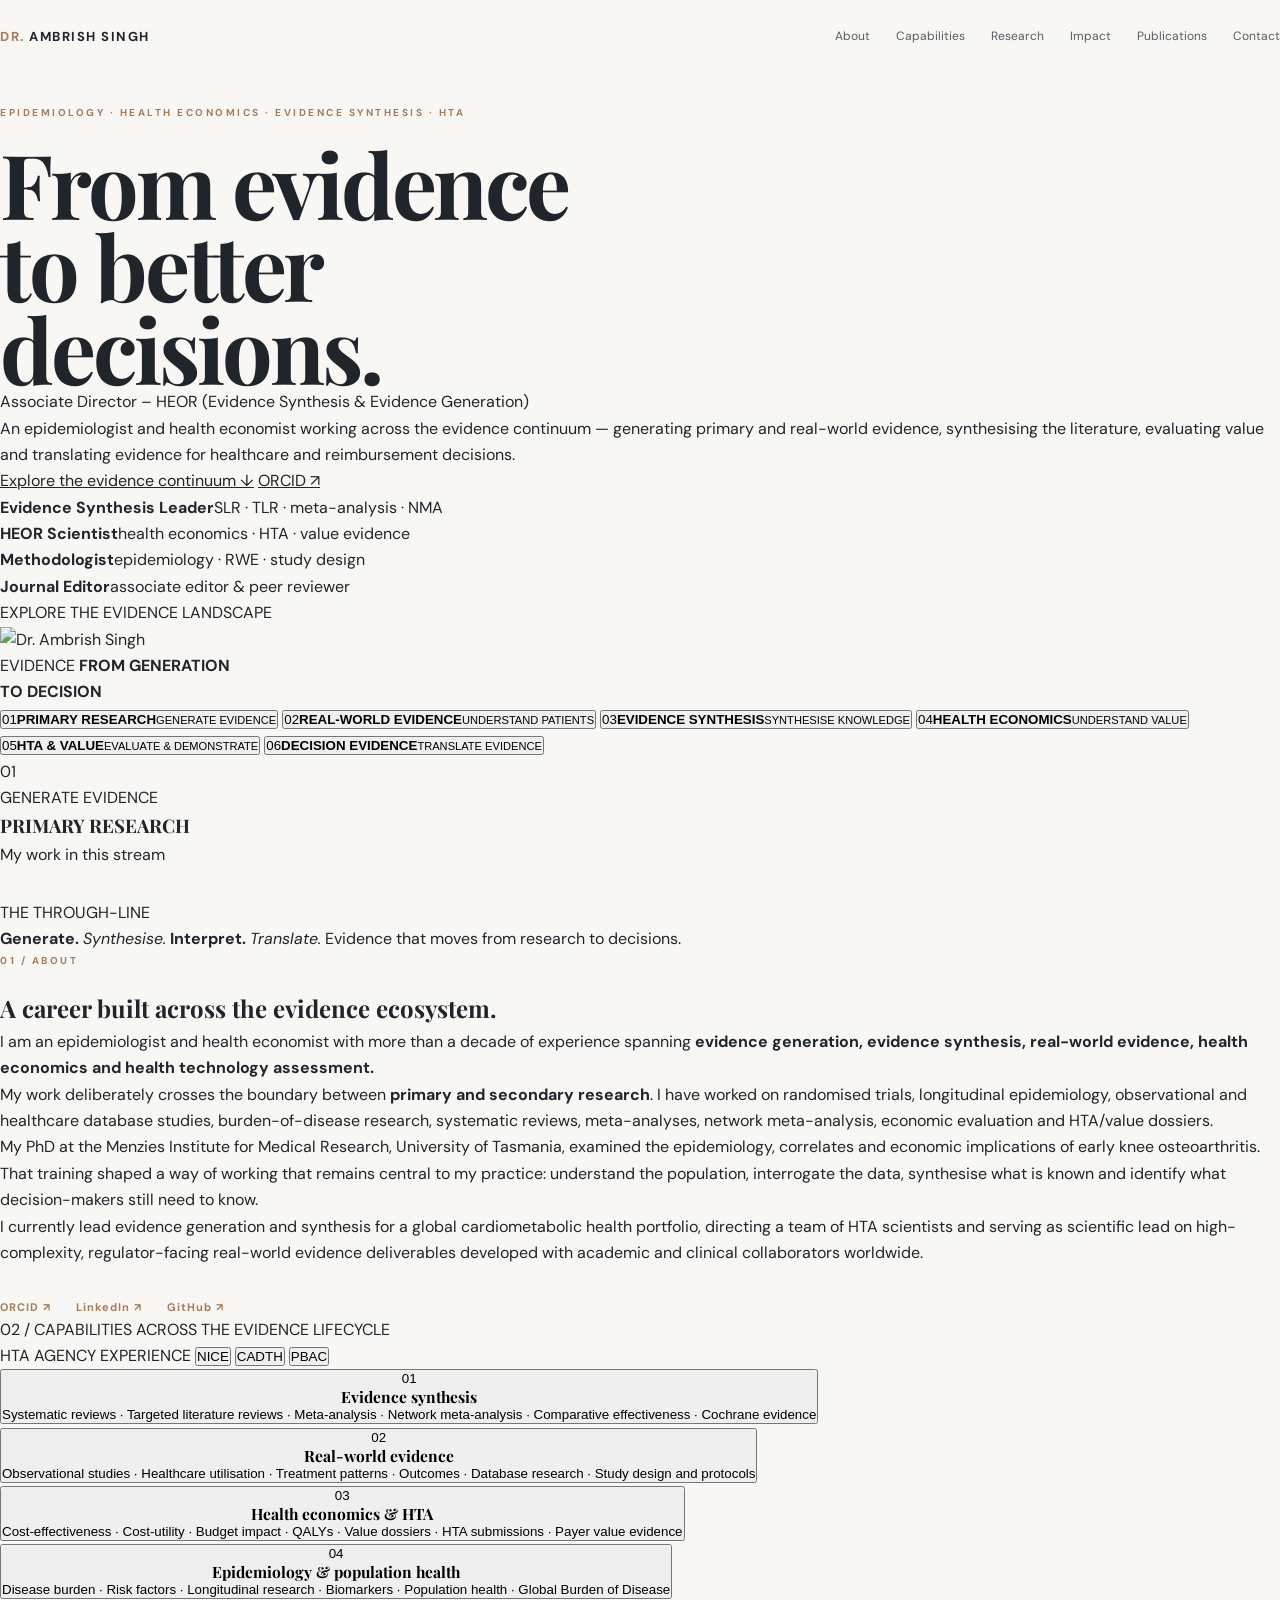
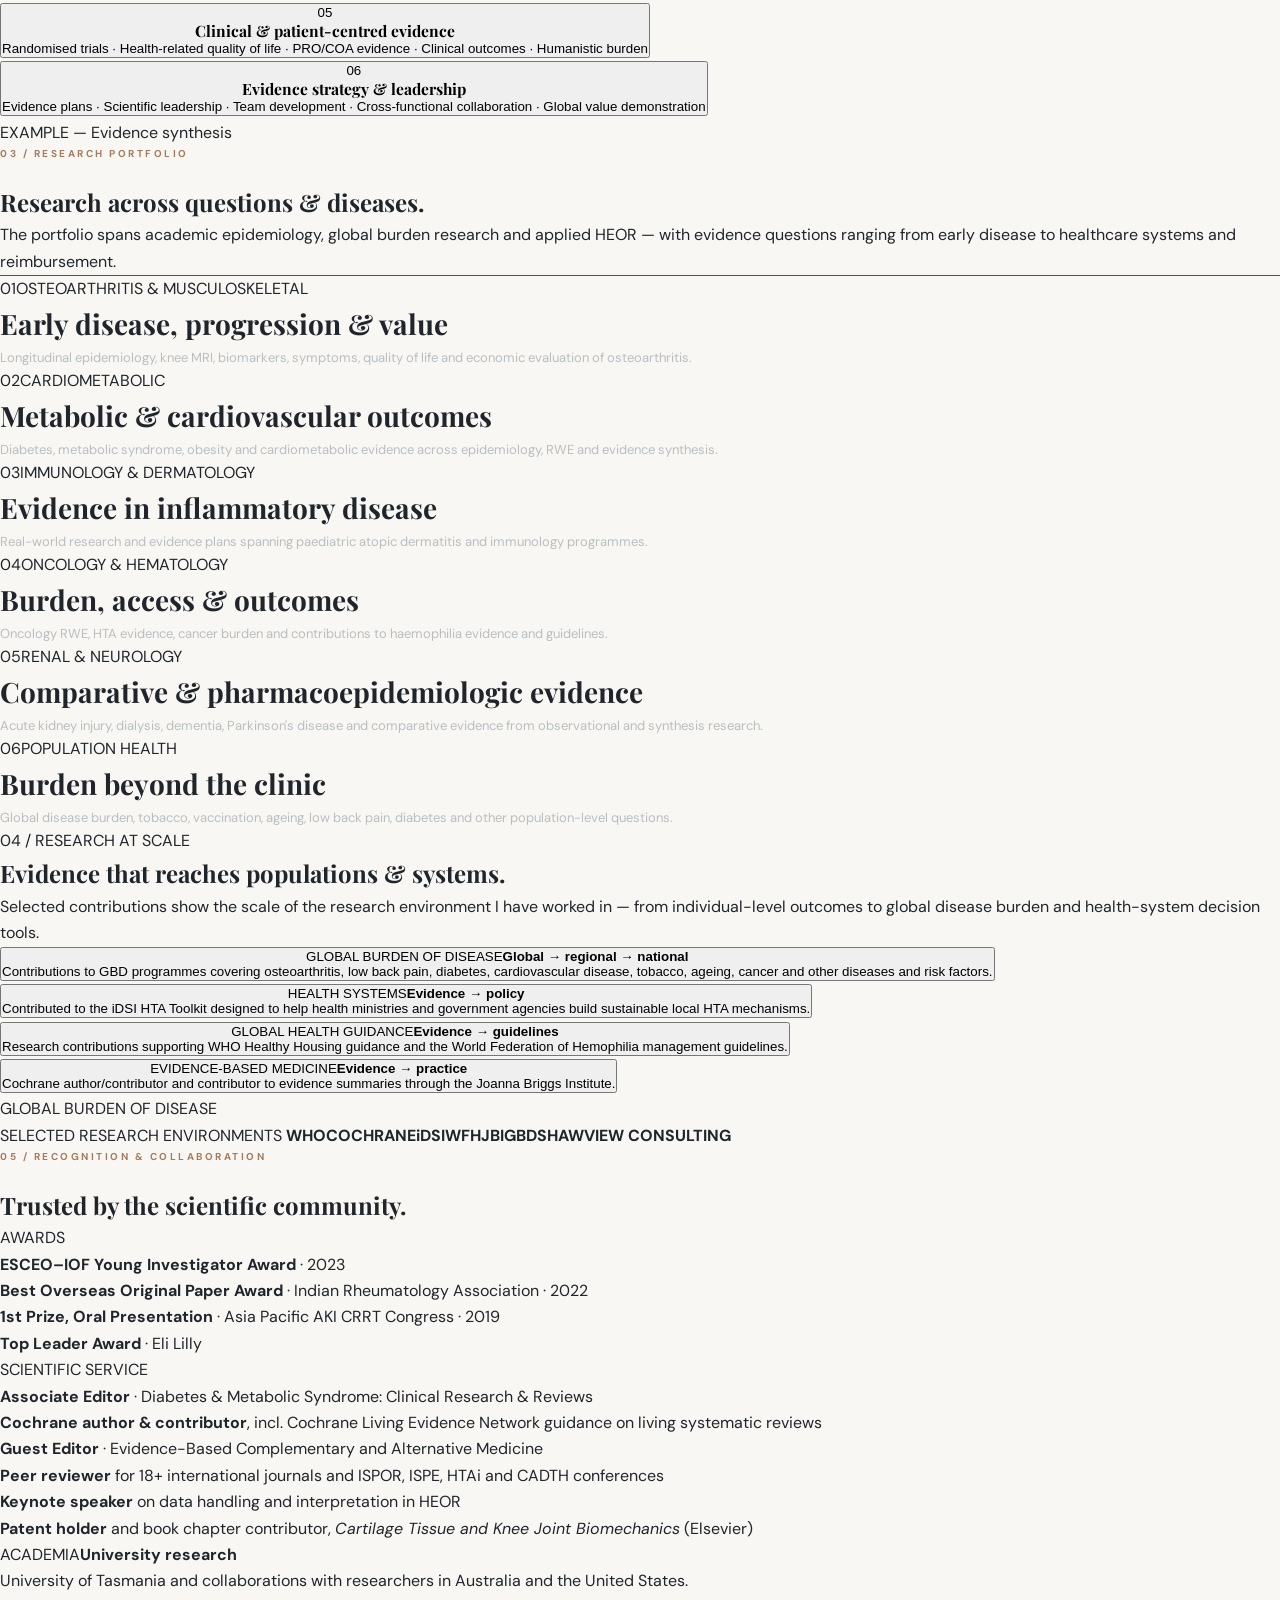
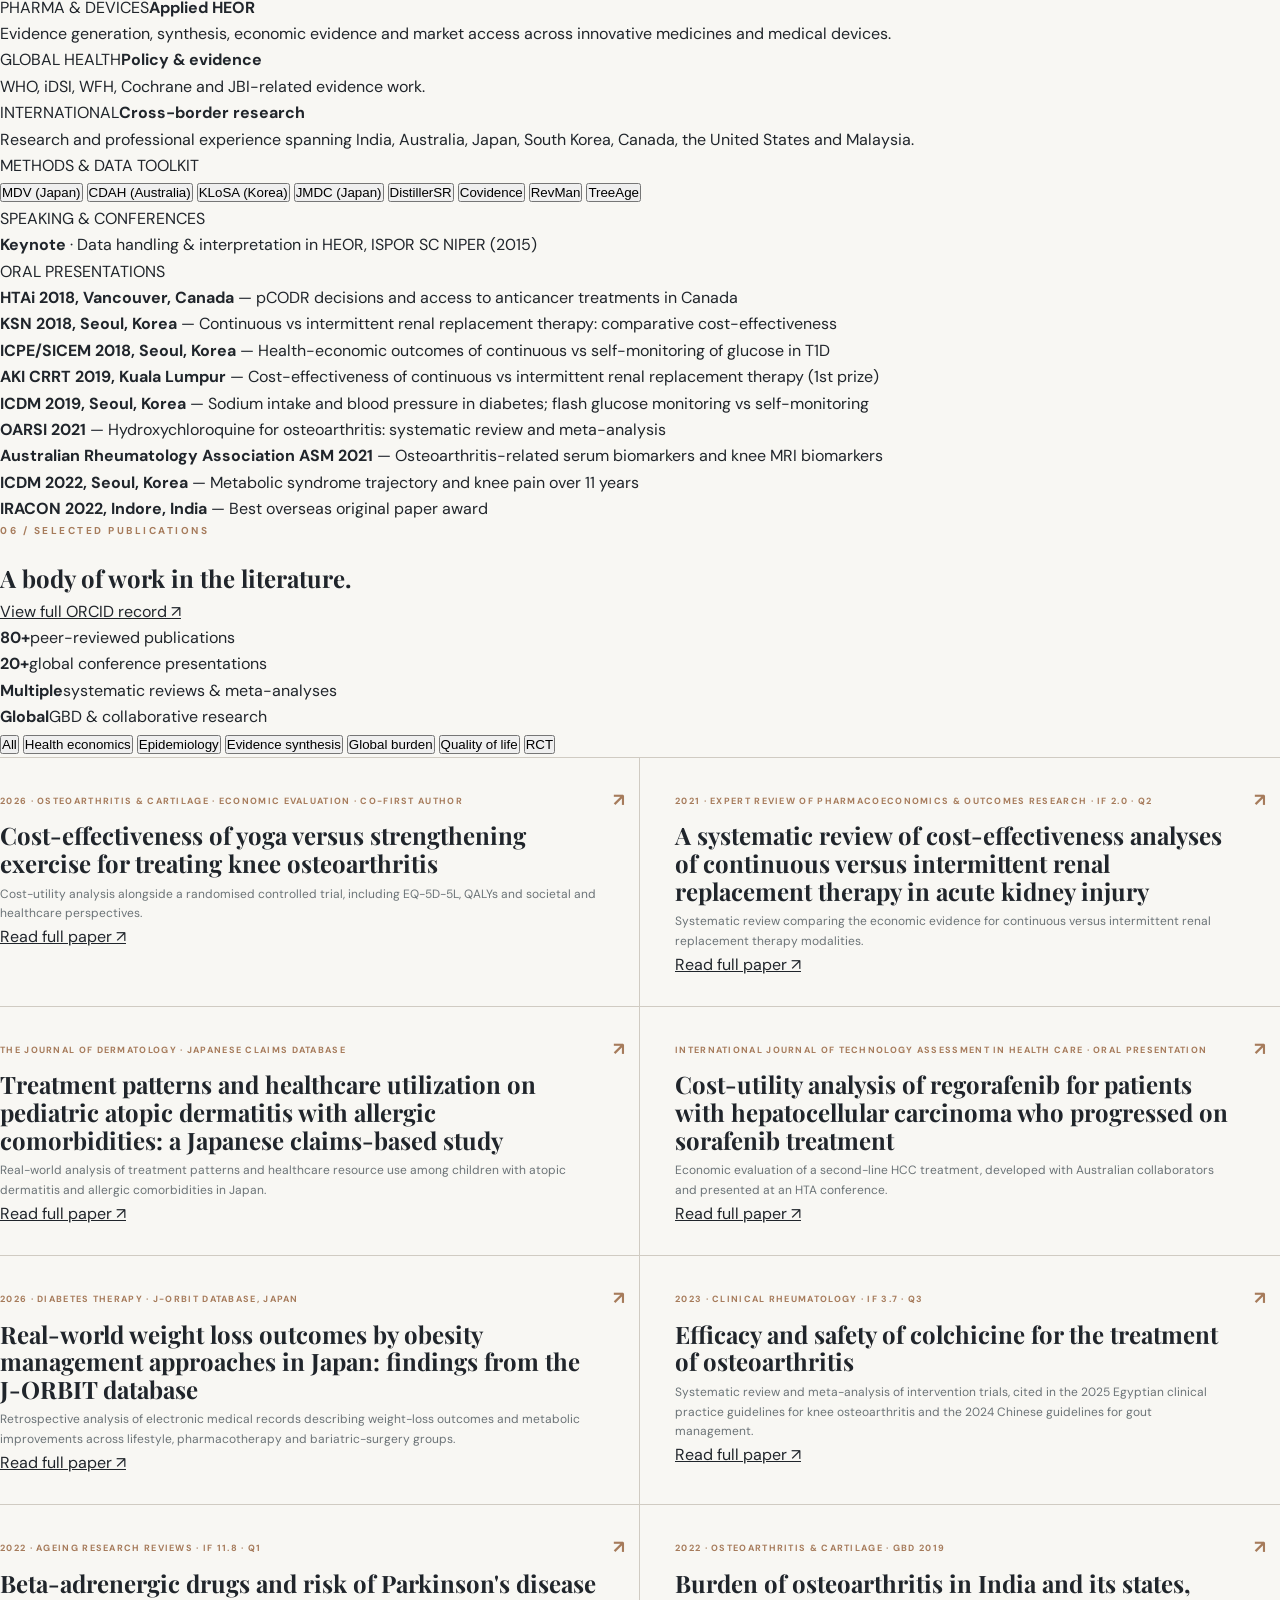
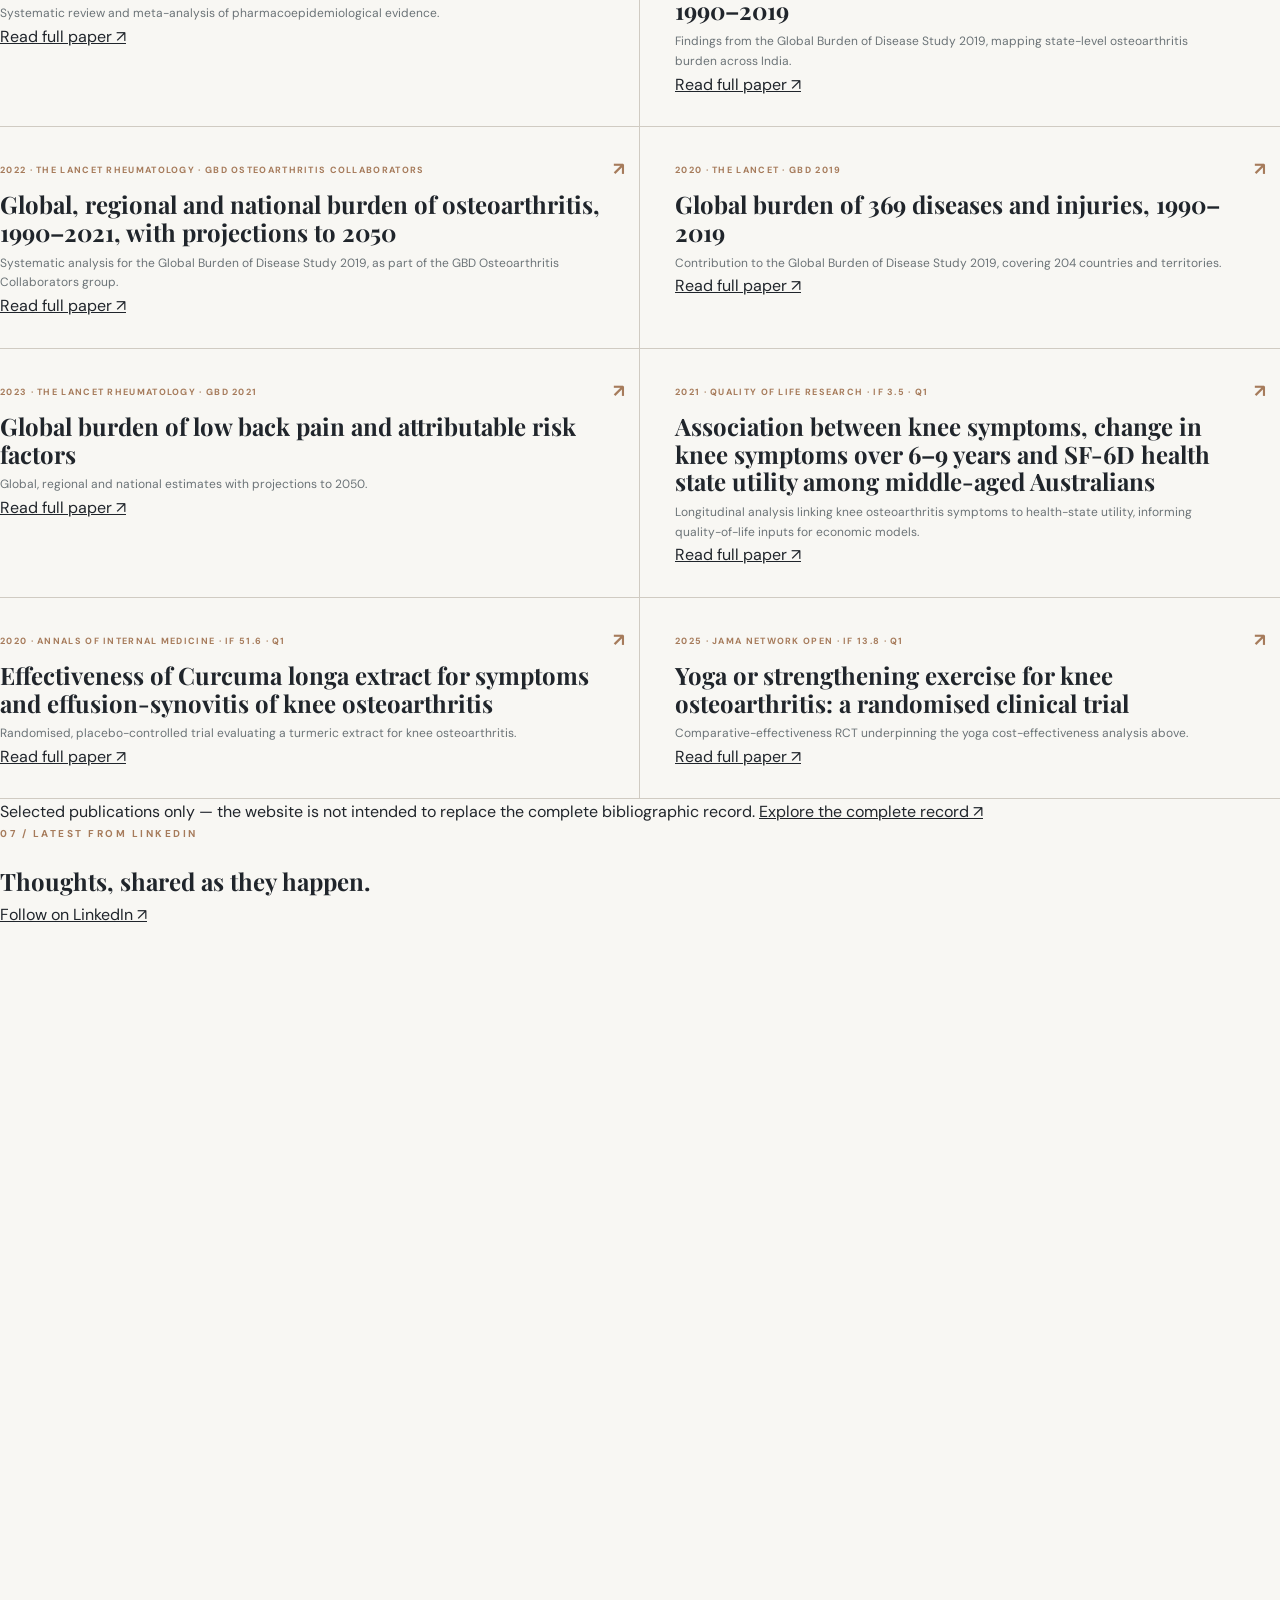
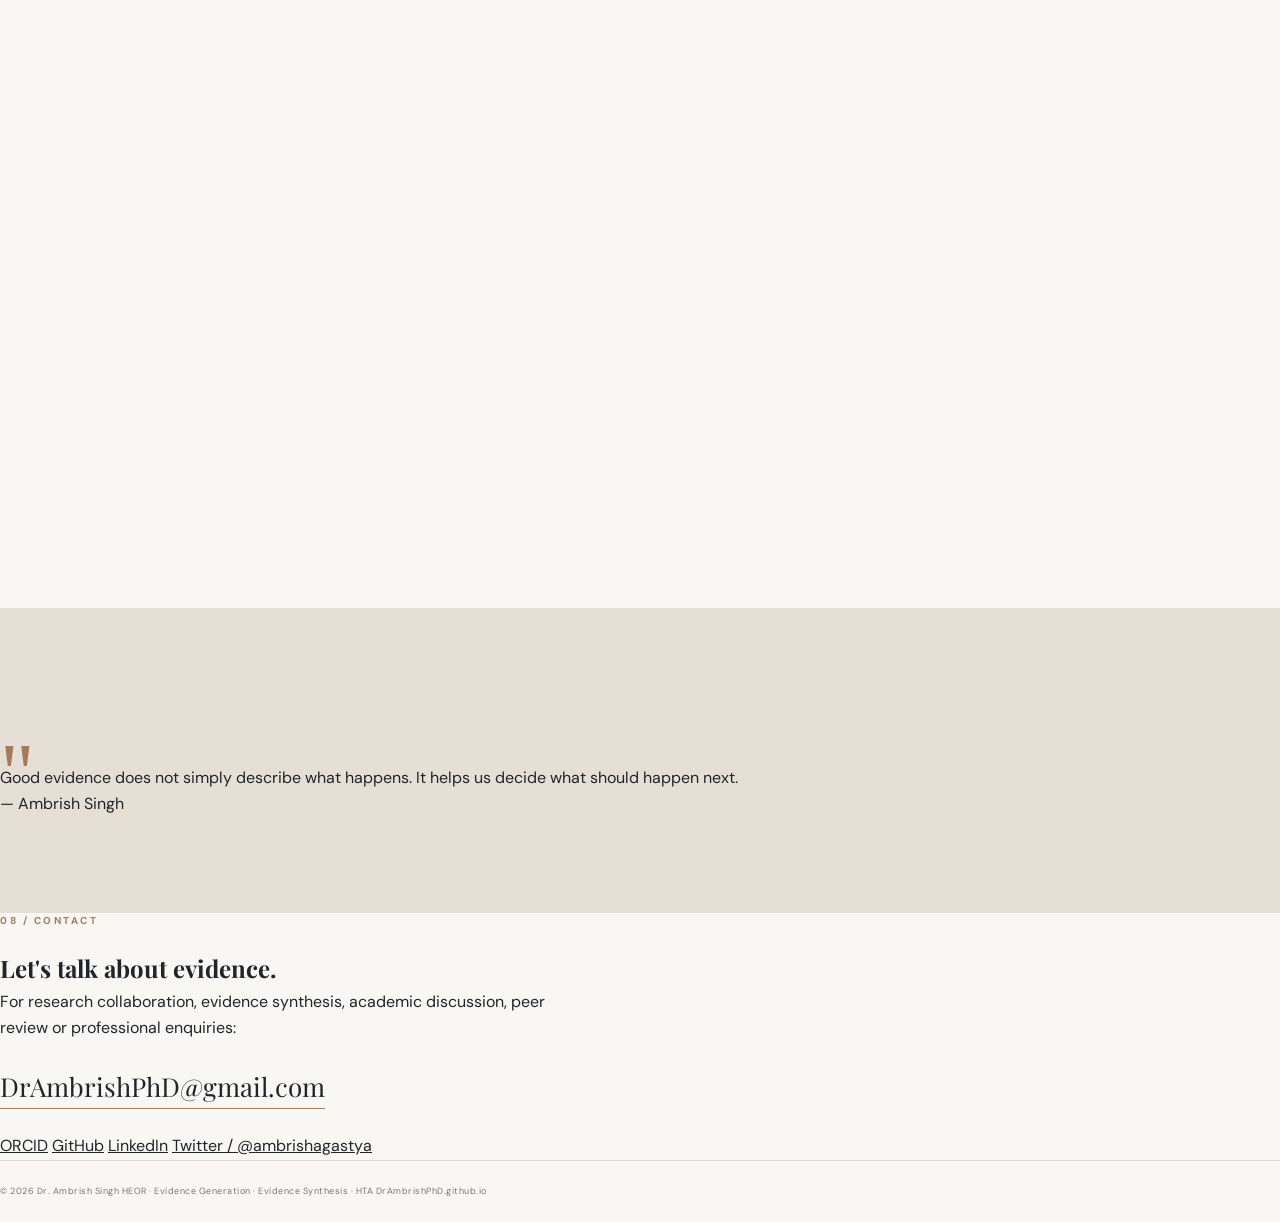
==== commit f1d08277: "Replace homepage with Claude standalone design" ====
--- a/index.html
+++ b/index.html
@@ -1,31 +1,370 @@
 <!DOCTYPE html>
 <html lang="en">
 <head>
-<meta charset="UTF-8">
-<meta name="viewport" content="width=device-width,initial-scale=1.0">
-<meta name="description" content="Dr. Ambrish Singh — epidemiologist, health economist and HEOR evidence leader working across primary research, real-world evidence, evidence synthesis, health economics and HTA.">
-<meta name="author" content="Dr. Ambrish Singh">
-<meta name="theme-color" content="#20252b">
+<meta charset="utf-8">
+<meta name="viewport" content="width=device-width, initial-scale=1.0">
 <title>Dr. Ambrish Singh | Evidence Generation · Synthesis · HTA</title>
 <link rel="preconnect" href="https://fonts.googleapis.com">
-<link rel="preconnect" href="https://fonts.gstatic.com" crossorigin>
+<link rel="preconnect" href="https://fonts.gstatic.com" crossorigin="">
 <link href="https://fonts.googleapis.com/css2?family=DM+Sans:wght@400;500;600;700&family=Playfair+Display:wght@500;600;700&display=swap" rel="stylesheet">
-<link rel="stylesheet" href="style.css?v=8">
+<link rel="stylesheet" href="style.css">
 </head>
 <body>
-<header class="nav-wrap"><nav class="nav container"><a class="brand" href="#home"><span>DR.</span> AMBRISH SINGH</a><button class="menu-toggle" aria-label="Open menu" aria-expanded="false">☰</button><div class="nav-links"><a href="#about">About</a><a href="#evidence">Evidence</a><a href="#research">Research</a><a href="#impact">Impact</a><a href="#publications">Publications</a><a href="#contact">Contact</a></div></nav></header>
+
+<header class="site-header">
+  <nav class="nav">
+    <a href="#home" class="brand"><span>DR.</span> AMBRISH SINGH</a>
+    <div class="nav-links">
+      <a href="#about">About</a>
+      <a href="#capabilities">Capabilities</a>
+      <a href="#research">Research</a>
+      <a href="#impact">Impact</a>
+      <a href="#publications">Publications</a>
+      <a href="#contact">Contact</a>
+    </div>
+  </nav>
+</header>
+
 <main>
-<section id="home" class="hero"><div class="container hero-grid"><div class="hero-copy"><p class="eyebrow">EPIDEMIOLOGY · HEALTH ECONOMICS · EVIDENCE SYNTHESIS · HTA</p><h1>From evidence<br>to <em>better</em><br>decisions.</h1><p class="hero-title">Associate Director – HEOR (Evidence Synthesis &amp; Evidence Generation)</p><p class="hero-text">An epidemiologist and health economist working across the evidence continuum — generating primary and real-world evidence, synthesising the literature, evaluating value and translating evidence for healthcare and reimbursement decisions.</p><div class="hero-actions"><a class="button primary" href="#evidence">Explore the evidence continuum <span>↓</span></a><a class="button secondary" href="https://orcid.org/0000-0002-4618-7507" target="_blank" rel="noopener">ORCID <span>↗</span></a></div><div class="proof-strip"><div><strong>80+</strong><span>peer-reviewed publications</span></div><div><strong>20+</strong><span>global scientific presentations</span></div><div><strong>8</strong><span>HTA scientists led</span></div><div><strong>10+ years</strong><span>in HEOR &amp; evidence research</span></div></div></div><div class="hero-visual"><div class="portrait-ring"><img src="https://avatars.githubusercontent.com/u/172473538?v=4" alt="Dr. Ambrish Singh"></div><div class="orbit orbit-one"></div><div class="orbit orbit-two"></div><div class="credential-badge badge-one"><span>PhD</span><small>Epidemiology<br>&amp; Health Economics</small></div><div class="credential-badge badge-two"><span>80+</span><small>Peer-reviewed<br>publications</small></div><div class="visual-label label-top">PRIMARY<br><b>EVIDENCE</b></div><div class="visual-label label-bottom">DECISION<br><b>EVIDENCE</b></div></div></div></section>
-<section class="statement"><div class="container statement-inner"><span class="statement-label">THE THROUGH-LINE</span><p><strong>Generate.</strong> <em>Synthesise.</em> <strong>Interpret.</strong> <em>Translate.</em> Evidence that moves from research to decisions.</p></div></section>
-<section id="about" class="section section-soft"><div class="container two-col about-layout"><div><p class="section-label">01 / ABOUT</p><h2>A career built<br>across the<br><span>evidence ecosystem.</span></h2></div><div class="about-copy"><p>I am an epidemiologist and health economist with more than a decade of experience spanning <strong>evidence generation, evidence synthesis, real-world evidence, health economics and health technology assessment.</strong></p><p>My work deliberately crosses the boundary between <strong>primary and secondary research</strong>. I have worked on randomised trials, longitudinal epidemiology, observational and healthcare database studies, burden-of-disease research, systematic reviews, meta-analyses, network meta-analysis, economic evaluation and HTA/value dossiers.</p><p>My PhD at the Menzies Institute for Medical Research, University of Tasmania, examined the epidemiology, correlates and economic implications of early knee osteoarthritis. That training shaped a way of working that remains central to my practice: understand the population, interrogate the data, synthesise what is known and identify what decision-makers still need to know.</p><div class="about-links"><a href="https://orcid.org/0000-0002-4618-7507" target="_blank" rel="noopener">ORCID ↗</a><a href="https://www.linkedin.com/in/heandor/" target="_blank" rel="noopener">LinkedIn ↗</a><a href="https://github.com/DrAmbrishPhD" target="_blank" rel="noopener">GitHub ↗</a></div></div></div></section>
-<section id="evidence" class="section evidence-section"><div class="container"><p class="section-label">02 / THE EVIDENCE CONTINUUM</p><div class="section-heading-row"><h2>Across the full<br><span>evidence lifecycle.</span></h2><p>Different healthcare questions require different evidence. My experience spans the continuum — from generating evidence about patients and populations to synthesising it and translating it into value and access decisions.</p></div><div class="continuum"><div class="continuum-step"><span>01</span><b>PRIMARY<br>RESEARCH</b><small>RCTs · Longitudinal<br>clinical research</small></div><div class="continuum-line"></div><div class="continuum-step"><span>02</span><b>REAL-WORLD<br>EVIDENCE</b><small>Observational studies<br>Healthcare databases</small></div><div class="continuum-line"></div><div class="continuum-step featured"><span>03</span><b>EVIDENCE<br>SYNTHESIS</b><small>SLR · TLR · MA<br>NMA · Cochrane</small></div><div class="continuum-line"></div><div class="continuum-step"><span>04</span><b>HEALTH<br>ECONOMICS</b><small>CEA · CUA · BIA<br>QALYs · Value</small></div><div class="continuum-line"></div><div class="continuum-step"><span>05</span><b>HTA &amp;<br>VALUE</b><small>Dossiers · Comparative<br>evidence · Payer needs</small></div><div class="continuum-line"></div><div class="continuum-step"><span>06</span><b>DECISION<br>EVIDENCE</b><small>Access · Strategy<br>Healthcare decisions</small></div></div><div class="continuum-note"><strong>The distinctive breadth:</strong> not simply synthesising evidence, but understanding how primary evidence is generated, how secondary evidence should interrogate it, and how both ultimately support decisions.</div></div></section>
-<section class="section methods-section"><div class="container"><p class="section-label light">03 / METHODS &amp; EXPERTISE</p><div class="method-grid"><div><span>01</span><h3>Evidence synthesis</h3><p>Systematic reviews · Targeted literature reviews · Meta-analysis · Network meta-analysis · Comparative effectiveness · Cochrane evidence</p></div><div><span>02</span><h3>Real-world evidence</h3><p>Observational studies · Healthcare utilisation · Treatment patterns · Outcomes · Database research · Study design and protocols</p></div><div><span>03</span><h3>Health economics &amp; HTA</h3><p>Cost-effectiveness · Cost-utility · Budget impact · QALYs · Value dossiers · HTA submissions · Payer value evidence</p></div><div><span>04</span><h3>Epidemiology &amp; population health</h3><p>Disease burden · Risk factors · Longitudinal research · Biomarkers · Population health · Global Burden of Disease</p></div><div><span>05</span><h3>Clinical &amp; patient-centred evidence</h3><p>Randomised trials · Health-related quality of life · PRO/COA evidence · Clinical outcomes · Humanistic burden</p></div><div><span>06</span><h3>Evidence strategy &amp; leadership</h3><p>Evidence plans · Scientific leadership · Team development · Cross-functional collaboration · Global value demonstration</p></div></div></div></section>
-<section id="research" class="section"><div class="container"><p class="section-label">04 / RESEARCH PORTFOLIO</p><div class="section-heading-row"><h2>Research across<br><span>questions &amp; diseases.</span></h2><p>The portfolio spans academic epidemiology, global burden research and applied HEOR — with evidence questions ranging from early disease to healthcare systems and reimbursement.</p></div><div class="research-domains"><article><span>01</span><b>OSTEOARTHRITIS &amp; MUSCULOSKELETAL</b><h3>Early disease, progression &amp; value</h3><p>Longitudinal epidemiology, knee MRI, biomarkers, symptoms, quality of life and economic evaluation of osteoarthritis.</p></article><article><span>02</span><b>CARDIOMETABOLIC</b><h3>Metabolic &amp; cardiovascular outcomes</h3><p>Diabetes, metabolic syndrome, obesity and cardiometabolic evidence across epidemiology, RWE and evidence synthesis.</p></article><article><span>03</span><b>IMMUNOLOGY &amp; DERMATOLOGY</b><h3>Evidence in inflammatory disease</h3><p>Real-world research and evidence plans spanning paediatric atopic dermatitis and immunology programmes.</p></article><article><span>04</span><b>ONCOLOGY &amp; HEMATOLOGY</b><h3>Burden, access &amp; outcomes</h3><p>Oncology RWE, HTA evidence, cancer burden and contributions to haemophilia evidence and guidelines.</p></article><article><span>05</span><b>RENAL &amp; NEUROLOGY</b><h3>Comparative &amp; pharmacoepidemiologic evidence</h3><p>Acute kidney injury, dialysis, dementia, Parkinson's disease and comparative evidence from observational and synthesis research.</p></article><article><span>06</span><b>POPULATION HEALTH</b><h3>Burden beyond the clinic</h3><p>Global disease burden, tobacco, vaccination, ageing, low back pain, diabetes and other population-level questions.</p></article></div></div></section>
-<section id="impact" class="section section-dark impact-section"><div class="container"><p class="section-label light">05 / RESEARCH AT SCALE</p><div class="section-heading-row"><h2>Evidence that reaches<br><span>populations &amp; systems.</span></h2><p>Selected contributions show the scale of the research environment in which I have worked — from individual-level outcomes to global disease burden and health-system decision tools.</p></div><div class="scale-grid"><div class="scale-card featured"><span>GLOBAL BURDEN OF DISEASE</span><strong>Global → regional → national</strong><p>Contributions to GBD programmes covering osteoarthritis, low back pain, diabetes, cardiovascular disease, tobacco, ageing, cancer and other diseases and risk factors.</p><a href="https://www.healthdata.org/" target="_blank" rel="noopener">About GBD ↗</a></div><div class="scale-card"><span>HEALTH SYSTEMS</span><strong>Evidence → policy</strong><p>Contributed to the iDSI HTA Toolkit designed to help health ministries and government agencies build sustainable local HTA mechanisms.</p></div><div class="scale-card"><span>GLOBAL HEALTH GUIDANCE</span><strong>Evidence → guidelines</strong><p>Research contributions supporting WHO Healthy Housing guidance and the World Federation of Hemophilia management guidelines.</p></div><div class="scale-card"><span>EVIDENCE-BASED MEDICINE</span><strong>Evidence → practice</strong><p>Cochrane author/contributor and contributor to evidence summaries through the Joanna Briggs Institute.</p></div></div><div class="global-partners"><span>SELECTED RESEARCH ENVIRONMENTS</span><b>WHO</b><b>COCHRANE</b><b>iDSI</b><b>WFH</b><b>JBI</b><b>GBD</b></div></div></section>
-<section class="section recognition-section"><div class="container recognition-grid"><div><p class="section-label">06 / RECOGNITION &amp; SCIENTIFIC SERVICE</p><h2>Trusted by the<br><span>scientific community.</span></h2></div><div class="recognition-columns"><div class="recognition-block"><span>AWARDS</span><h3>Selected recognition</h3><ul><li><strong>ESCEO–IOF Young Investigator Award</strong> · 2023</li><li><strong>Best Overseas Original Paper Award</strong> · Indian Rheumatology Association · 2022</li><li><strong>1st Prize, Oral Presentation</strong> · Asia Pacific AKI CRRT Congress · 2019</li><li><strong>Top Leader Award</strong> · Eli Lilly</li></ul></div><div class="recognition-block"><span>SCIENTIFIC SERVICE</span><h3>Contributing beyond authorship</h3><ul><li><strong>Associate Editor</strong> · Diabetes &amp; Metabolic Syndrome: Clinical Research &amp; Reviews</li><li><strong>Cochrane author &amp; contributor</strong></li><li><strong>Peer reviewer</strong> for international journals and ISPOR, ISPE, HTAi and CADTH conferences</li><li><strong>Keynote speaker</strong> on data handling and interpretation in HEOR</li></ul></div></div></div></section>
-<section class="section collaboration-section"><div class="container"><p class="section-label">07 / COLLABORATION</p><div class="section-heading-row"><h2>Work that travels<br><span>across disciplines.</span></h2><p>Experience across academia, pharmaceutical and medical-device research, consulting and global health evidence programmes.</p></div><div class="collab-grid"><div><span>ACADEMIA</span><strong>University research</strong><p>University of Tasmania and collaborations with researchers in Australia and the United States.</p></div><div><span>PHARMA &amp; DEVICES</span><strong>Applied HEOR</strong><p>Evidence generation, synthesis, economic evidence and market access across innovative medicines and medical devices.</p></div><div><span>GLOBAL HEALTH</span><strong>Policy &amp; evidence</strong><p>WHO, iDSI, WFH, Cochrane and JBI-related evidence work.</p></div><div><span>INTERNATIONAL</span><strong>Cross-border research</strong><p>Research and professional experience spanning India, Australia, Japan, South Korea, Canada, the United States and Malaysia.</p></div></div></div></section>
-<section id="publications" class="section publications-section"><div class="container"><p class="section-label">08 / SELECTED PUBLICATIONS</p><div class="section-heading-row"><h2>A body of work<br>in the <span>literature.</span></h2><a class="text-link" href="https://orcid.org/0000-0002-4618-7507" target="_blank" rel="noopener">View full ORCID record ↗</a></div><div class="publication-stats"><div><strong>80+</strong><span>peer-reviewed publications</span></div><div><strong>20+</strong><span>global conference presentations</span></div><div><strong>Multiple</strong><span>systematic reviews &amp; meta-analyses</span></div><div><strong>Global</strong><span>GBD &amp; collaborative research</span></div></div><div class="pub-grid"><a class="pub-card" href="https://pubmed.ncbi.nlm.nih.gov/41887454/" target="_blank" rel="noopener"><span>2026 · Osteoarthritis &amp; Cartilage · Economic evaluation</span><h3>Cost-effectiveness of yoga versus strengthening exercise for treating knee osteoarthritis</h3><p>Cost-utility analysis alongside a randomised controlled trial, including EQ-5D-5L, QALYs and societal and healthcare perspectives.</p><b>↗</b></a><a class="pub-card" href="https://academic.oup.com/mr/article/35/3/585/7928430" target="_blank" rel="noopener"><span>2025 · Modern Rheumatology · Longitudinal research</span><h3>Association between osteoarthritis-related serum biochemical markers and knee symptoms</h3><p>Longitudinal evidence across more than a decade of follow-up.</p><b>↗</b></a><a class="pub-card" href="https://pmc.ncbi.nlm.nih.gov/articles/PMC10836990/" target="_blank" rel="noopener"><span>2023 · Rheumatology · RWE / epidemiology</span><h3>Association between knee MRI markers and knee symptoms over 6–9 years</h3><p>Longitudinal research in young adults, connecting imaging biomarkers with symptoms.</p><b>↗</b></a><a class="pub-card" href="https://pmc.ncbi.nlm.nih.gov/articles/PMC9597297/" target="_blank" rel="noopener"><span>2022 · Cochrane Database · Evidence synthesis</span><h3>Boswellia for osteoarthritis</h3><p>Cochrane systematic review evaluating evidence for an intervention in osteoarthritis.</p><b>↗</b></a><a class="pub-card" href="https://pubmed.ncbi.nlm.nih.gov/34519693/" target="_blank" rel="noopener"><span>2021 · The Lancet · Global burden</span><h3>Global burden of 369 diseases and injuries, 1990–2019</h3><p>Contribution to the Global Burden of Disease Study 2019.</p><b>↗</b></a><a class="pub-card" href="https://pubmed.ncbi.nlm.nih.gov/37114506/" target="_blank" rel="noopener"><span>2023 · The Lancet Rheumatology · Global burden</span><h3>Global burden of low back pain and attributable risk factors</h3><p>Global, regional and national estimates with projections to 2050.</p><b>↗</b></a></div><div class="publication-footer"><span>Selected publications only — the website is not intended to replace the complete bibliographic record.</span><a href="https://orcid.org/0000-0002-4618-7507" target="_blank" rel="noopener">Explore the complete record ↗</a></div></div></section>
-<section class="section quote-section"><div class="container quote"><div class="quote-mark">“</div><blockquote>Good evidence does not simply describe what happens. It helps us decide what should happen next.</blockquote><p>— Ambrish Singh</p></div></section>
-<section id="contact" class="section contact-section"><div class="container contact"><div><p class="section-label">09 / CONTACT</p><h2>Let's talk about<br><span>evidence.</span></h2></div><div class="contact-details"><p>For research collaboration, evidence synthesis, academic discussion, peer review or professional enquiries:</p><a class="contact-email" href="mailto:DrAmbrishPhD@gmail.com">DrAmbrishPhD@gmail.com</a><div class="social-links"><a href="https://orcid.org/0000-0002-4618-7507" target="_blank" rel="noopener">ORCID</a><a href="https://github.com/DrAmbrishPhD" target="_blank" rel="noopener">GitHub</a><a href="https://www.linkedin.com/in/heandor/" target="_blank" rel="noopener">LinkedIn</a></div></div></div></section>
-</main><footer><div class="container footer-inner"><span>© <span id="year"></span> Dr. Ambrish Singh</span><span>HEOR · Evidence Generation · Evidence Synthesis · HTA</span><span>DrAmbrishPhD.github.io</span></div></footer><script src="script.js?v=8"></script>
-</body></html>+<section id="home" class="hero">
+  <div class="wrap hero-inner">
+    <div>
+      <p class="eyebrow">EPIDEMIOLOGY · HEALTH ECONOMICS · EVIDENCE SYNTHESIS · HTA</p>
+      <h1>From evidence<br>to <span class="accent">better</span><br>decisions.</h1>
+      <p class="role">Associate Director – HEOR (Evidence Synthesis &amp; Evidence Generation)</p>
+      <p class="lead">An epidemiologist and health economist working across the evidence continuum — generating primary and real-world evidence, synthesising the literature, evaluating value and translating evidence for healthcare and reimbursement decisions.</p>
+      <div class="cta-row">
+        <a href="#capabilities" class="btn-primary">Explore the evidence continuum <span>↓</span></a>
+        <a href="https://orcid.org/0000-0002-4618-7507" target="_blank" rel="noopener" class="btn-outline">ORCID <span>↗</span></a>
+      </div>
+      <div class="stats-grid">
+        <div class="stat-item"><strong>Evidence Synthesis Leader</strong><span>SLR · TLR · meta-analysis · NMA</span></div>
+        <div class="stat-item"><strong>HEOR Scientist</strong><span>health economics · HTA · value evidence</span></div>
+        <div class="stat-item"><strong>Methodologist</strong><span>epidemiology · RWE · study design</span></div>
+        <div class="stat-item"><strong>Journal Editor</strong><span>associate editor &amp; peer reviewer</span></div>
+      </div>
+    </div>
+
+    <div class="evidence-col">
+      <div class="evidence-stage">
+        <div class="orbit-ring ring1"></div>
+        <div class="orbit-ring ring2"></div>
+        <div class="evidence-caption">EXPLORE THE EVIDENCE LANDSCAPE</div>
+        <div class="evidence-center">
+          <img src="https://avatars.githubusercontent.com/u/172473538?v=4" alt="Dr. Ambrish Singh">
+        </div>
+        <div class="evidence-center-label">
+          <span>EVIDENCE</span>
+          <strong>FROM GENERATION<br>TO DECISION</strong>
+        </div>
+
+        <button type="button" class="evidence-node node-1" data-stream="primary">
+          <span class="node-num">01</span><strong class="node-title">PRIMARY RESEARCH</strong><small class="node-kicker">GENERATE EVIDENCE</small>
+        </button>
+        <button type="button" class="evidence-node node-2" data-stream="rwe">
+          <span class="node-num">02</span><strong class="node-title">REAL-WORLD EVIDENCE</strong><small class="node-kicker">UNDERSTAND PATIENTS</small>
+        </button>
+        <button type="button" class="evidence-node node-3" data-stream="synthesis">
+          <span class="node-num">03</span><strong class="node-title">EVIDENCE SYNTHESIS</strong><small class="node-kicker">SYNTHESISE KNOWLEDGE</small>
+        </button>
+        <button type="button" class="evidence-node node-4" data-stream="economics">
+          <span class="node-num">04</span><strong class="node-title">HEALTH ECONOMICS</strong><small class="node-kicker">UNDERSTAND VALUE</small>
+        </button>
+        <button type="button" class="evidence-node node-5" data-stream="hta">
+          <span class="node-num">05</span><strong class="node-title">HTA &amp; VALUE</strong><small class="node-kicker">EVALUATE &amp; DEMONSTRATE</small>
+        </button>
+        <button type="button" class="evidence-node node-6" data-stream="decision">
+          <span class="node-num">06</span><strong class="node-title">DECISION EVIDENCE</strong><small class="node-kicker">TRANSLATE EVIDENCE</small>
+        </button>
+      </div>
+
+      <div class="detail-panel">
+        <div class="detail-left">
+          <div class="detail-avatar-num" id="detailNum">01</div>
+          <div>
+            <div class="detail-kicker" id="detailKicker">GENERATE EVIDENCE</div>
+            <h3 class="detail-title" id="detailTitle">PRIMARY RESEARCH</h3>
+            <p class="detail-intro" id="detailIntro"></p>
+          </div>
+        </div>
+        <div>
+          <div class="detail-work-title">My work in this stream</div>
+          <ul class="detail-work-list" id="detailWork"></ul>
+        </div>
+      </div>
+    </div>
+  </div>
+</section>
+
+<section class="throughline">
+  <div class="wrap">
+    <span class="throughline-label">THE THROUGH-LINE</span>
+    <p><strong>Generate.</strong> <em>Synthesise.</em> <strong>Interpret.</strong> <em>Translate.</em> Evidence that moves from research to decisions.</p>
+  </div>
+</section>
+
+<section id="about" class="about">
+  <div class="wrap">
+    <div>
+      <p class="eyebrow">01 / ABOUT</p>
+      <h2>A career built across the <span>evidence ecosystem.</span></h2>
+    </div>
+    <div class="about-body">
+      <p>I am an epidemiologist and health economist with more than a decade of experience spanning <strong>evidence generation, evidence synthesis, real-world evidence, health economics and health technology assessment.</strong></p>
+      <p>My work deliberately crosses the boundary between <strong>primary and secondary research</strong>. I have worked on randomised trials, longitudinal epidemiology, observational and healthcare database studies, burden-of-disease research, systematic reviews, meta-analyses, network meta-analysis, economic evaluation and HTA/value dossiers.</p>
+      <p>My PhD at the Menzies Institute for Medical Research, University of Tasmania, examined the epidemiology, correlates and economic implications of early knee osteoarthritis. That training shaped a way of working that remains central to my practice: understand the population, interrogate the data, synthesise what is known and identify what decision-makers still need to know.</p>
+      <p>I currently lead evidence generation and synthesis for a global cardiometabolic health portfolio, directing a team of HTA scientists and serving as scientific lead on high-complexity, regulator-facing real-world evidence deliverables developed with academic and clinical collaborators worldwide.</p>
+      <div class="about-links">
+        <a href="https://orcid.org/0000-0002-4618-7507" target="_blank" rel="noopener">ORCID ↗</a>
+        <a href="https://www.linkedin.com/in/heandor/" target="_blank" rel="noopener">LinkedIn ↗</a>
+        <a href="https://github.com/DrAmbrishPhD" target="_blank" rel="noopener">GitHub ↗</a>
+      </div>
+    </div>
+  </div>
+</section>
+
+<section id="capabilities" class="capabilities">
+  <div class="wrap">
+    <p class="section-eyebrow-dark">02 / CAPABILITIES ACROSS THE EVIDENCE LIFECYCLE</p>
+    <div class="hta-row">
+      <span class="row-label">HTA AGENCY EXPERIENCE</span>
+      <button type="button" class="pill-btn agency-pill" data-agency="NICE">NICE</button>
+      <button type="button" class="pill-btn agency-pill" data-agency="CADTH">CADTH</button>
+      <button type="button" class="pill-btn agency-pill" data-agency="PBAC">PBAC</button>
+    </div>
+    <p class="agency-detail" id="agencyDetail"></p>
+    <div class="cap-grid">
+      <button type="button" class="cap-card" data-cap="01"><span class="cap-num">01</span><h3>Evidence synthesis</h3><p>Systematic reviews · Targeted literature reviews · Meta-analysis · Network meta-analysis · Comparative effectiveness · Cochrane evidence</p></button>
+      <button type="button" class="cap-card" data-cap="02"><span class="cap-num">02</span><h3>Real-world evidence</h3><p>Observational studies · Healthcare utilisation · Treatment patterns · Outcomes · Database research · Study design and protocols</p></button>
+      <button type="button" class="cap-card" data-cap="03"><span class="cap-num">03</span><h3>Health economics &amp; HTA</h3><p>Cost-effectiveness · Cost-utility · Budget impact · QALYs · Value dossiers · HTA submissions · Payer value evidence</p></button>
+      <button type="button" class="cap-card" data-cap="04"><span class="cap-num">04</span><h3>Epidemiology &amp; population health</h3><p>Disease burden · Risk factors · Longitudinal research · Biomarkers · Population health · Global Burden of Disease</p></button>
+      <button type="button" class="cap-card" data-cap="05"><span class="cap-num">05</span><h3>Clinical &amp; patient-centred evidence</h3><p>Randomised trials · Health-related quality of life · PRO/COA evidence · Clinical outcomes · Humanistic burden</p></button>
+      <button type="button" class="cap-card" data-cap="06"><span class="cap-num">06</span><h3>Evidence strategy &amp; leadership</h3><p>Evidence plans · Scientific leadership · Team development · Cross-functional collaboration · Global value demonstration</p></button>
+    </div>
+    <div class="cap-example">
+      <span class="ex-label" id="capExampleLabel">EXAMPLE — Evidence synthesis</span>
+      <p id="capExampleText"></p>
+    </div>
+  </div>
+</section>
+
+<section id="research" class="research">
+  <div class="wrap">
+    <div class="research-head">
+      <div>
+        <p class="eyebrow">03 / RESEARCH PORTFOLIO</p>
+        <h2>Research across <span>questions &amp; diseases.</span></h2>
+      </div>
+      <p>The portfolio spans academic epidemiology, global burden research and applied HEOR — with evidence questions ranging from early disease to healthcare systems and reimbursement.</p>
+    </div>
+    <div class="research-list">
+      <div class="research-row"><span class="r-num">01</span><span class="r-tag">OSTEOARTHRITIS &amp; MUSCULOSKELETAL</span><div><h3>Early disease, progression &amp; value</h3><p>Longitudinal epidemiology, knee MRI, biomarkers, symptoms, quality of life and economic evaluation of osteoarthritis.</p></div></div>
+      <div class="research-row"><span class="r-num">02</span><span class="r-tag">CARDIOMETABOLIC</span><div><h3>Metabolic &amp; cardiovascular outcomes</h3><p>Diabetes, metabolic syndrome, obesity and cardiometabolic evidence across epidemiology, RWE and evidence synthesis.</p></div></div>
+      <div class="research-row"><span class="r-num">03</span><span class="r-tag">IMMUNOLOGY &amp; DERMATOLOGY</span><div><h3>Evidence in inflammatory disease</h3><p>Real-world research and evidence plans spanning paediatric atopic dermatitis and immunology programmes.</p></div></div>
+      <div class="research-row"><span class="r-num">04</span><span class="r-tag">ONCOLOGY &amp; HEMATOLOGY</span><div><h3>Burden, access &amp; outcomes</h3><p>Oncology RWE, HTA evidence, cancer burden and contributions to haemophilia evidence and guidelines.</p></div></div>
+      <div class="research-row"><span class="r-num">05</span><span class="r-tag">RENAL &amp; NEUROLOGY</span><div><h3>Comparative &amp; pharmacoepidemiologic evidence</h3><p>Acute kidney injury, dialysis, dementia, Parkinson's disease and comparative evidence from observational and synthesis research.</p></div></div>
+      <div class="research-row"><span class="r-num">06</span><span class="r-tag">POPULATION HEALTH</span><div><h3>Burden beyond the clinic</h3><p>Global disease burden, tobacco, vaccination, ageing, low back pain, diabetes and other population-level questions.</p></div></div>
+    </div>
+  </div>
+</section>
+
+<section id="impact" class="impact">
+  <div class="wrap">
+    <div class="impact-head">
+      <div>
+        <p class="section-eyebrow-dark">04 / RESEARCH AT SCALE</p>
+        <h2>Evidence that reaches <span>populations &amp; systems.</span></h2>
+      </div>
+      <p>Selected contributions show the scale of the research environment I have worked in — from individual-level outcomes to global disease burden and health-system decision tools.</p>
+    </div>
+    <div class="scale-grid">
+      <button type="button" class="scale-card" data-scale="gbd"><span class="s-label">GLOBAL BURDEN OF DISEASE</span><strong>Global → regional → national</strong><p>Contributions to GBD programmes covering osteoarthritis, low back pain, diabetes, cardiovascular disease, tobacco, ageing, cancer and other diseases and risk factors.</p></button>
+      <button type="button" class="scale-card" data-scale="policy"><span class="s-label">HEALTH SYSTEMS</span><strong>Evidence → policy</strong><p>Contributed to the iDSI HTA Toolkit designed to help health ministries and government agencies build sustainable local HTA mechanisms.</p></button>
+      <button type="button" class="scale-card" data-scale="guidelines"><span class="s-label">GLOBAL HEALTH GUIDANCE</span><strong>Evidence → guidelines</strong><p>Research contributions supporting WHO Healthy Housing guidance and the World Federation of Hemophilia management guidelines.</p></button>
+      <button type="button" class="scale-card" data-scale="ebm"><span class="s-label">EVIDENCE-BASED MEDICINE</span><strong>Evidence → practice</strong><p>Cochrane author/contributor and contributor to evidence summaries through the Joanna Briggs Institute.</p></button>
+    </div>
+    <div class="scale-detail">
+      <span class="sd-label" id="scaleDetailLabel">GLOBAL BURDEN OF DISEASE</span>
+      <p id="scaleDetailText"></p>
+    </div>
+    <div class="partners-row">
+      <span class="row-label">SELECTED RESEARCH ENVIRONMENTS</span>
+      <b>WHO</b><b>COCHRANE</b><b>iDSI</b><b>WFH</b><b>JBI</b><b>GBD</b><b>SHAWVIEW CONSULTING</b>
+    </div>
+  </div>
+</section>
+
+<section id="recognition" class="recognition">
+  <div class="wrap">
+    <p class="eyebrow">05 / RECOGNITION &amp; COLLABORATION</p>
+    <h2>Trusted by the <span>scientific community.</span></h2>
+    <div class="recog-grid">
+      <div>
+        <span class="col-label">AWARDS</span>
+        <ul>
+          <li><strong>ESCEO–IOF Young Investigator Award</strong> · 2023</li>
+          <li><strong>Best Overseas Original Paper Award</strong> · Indian Rheumatology Association · 2022</li>
+          <li><strong>1st Prize, Oral Presentation</strong> · Asia Pacific AKI CRRT Congress · 2019</li>
+          <li><strong>Top Leader Award</strong> · Eli Lilly</li>
+        </ul>
+        <span class="col-label">SCIENTIFIC SERVICE</span>
+        <ul>
+          <li><strong>Associate Editor</strong> · Diabetes &amp; Metabolic Syndrome: Clinical Research &amp; Reviews</li>
+          <li><strong>Cochrane author &amp; contributor</strong>, incl. Cochrane Living Evidence Network guidance on living systematic reviews</li>
+          <li><strong>Guest Editor</strong> · Evidence-Based Complementary and Alternative Medicine</li>
+          <li><strong>Peer reviewer</strong> for 18+ international journals and ISPOR, ISPE, HTAi and CADTH conferences</li>
+          <li><strong>Keynote speaker</strong> on data handling and interpretation in HEOR</li>
+          <li><strong>Patent holder</strong> and book chapter contributor, <em>Cartilage Tissue and Knee Joint Biomechanics</em> (Elsevier)</li>
+        </ul>
+      </div>
+      <div class="collab-grid">
+        <div class="collab-card"><span class="col-label">ACADEMIA</span><strong>University research</strong><p>University of Tasmania and collaborations with researchers in Australia and the United States.</p></div>
+        <div class="collab-card"><span class="col-label">PHARMA &amp; DEVICES</span><strong>Applied HEOR</strong><p>Evidence generation, synthesis, economic evidence and market access across innovative medicines and medical devices.</p></div>
+        <div class="collab-card"><span class="col-label">GLOBAL HEALTH</span><strong>Policy &amp; evidence</strong><p>WHO, iDSI, WFH, Cochrane and JBI-related evidence work.</p></div>
+        <div class="collab-card"><span class="col-label">INTERNATIONAL</span><strong>Cross-border research</strong><p>Research and professional experience spanning India, Australia, Japan, South Korea, Canada, the United States and Malaysia.</p></div>
+      </div>
+    </div>
+    <div class="recog-row2">
+      <div>
+        <span class="col-label">METHODS &amp; DATA TOOLKIT</span>
+        <div class="toolkit-row">
+          <button type="button" class="toolkit-pill" data-tool="MDV (Japan)">MDV (Japan)</button>
+          <button type="button" class="toolkit-pill" data-tool="CDAH (Australia)">CDAH (Australia)</button>
+          <button type="button" class="toolkit-pill" data-tool="KLoSA (Korea)">KLoSA (Korea)</button>
+          <button type="button" class="toolkit-pill" data-tool="JMDC (Japan)">JMDC (Japan)</button>
+          <button type="button" class="toolkit-pill" data-tool="DistillerSR">DistillerSR</button>
+          <button type="button" class="toolkit-pill" data-tool="Covidence">Covidence</button>
+          <button type="button" class="toolkit-pill" data-tool="RevMan">RevMan</button>
+          <button type="button" class="toolkit-pill" data-tool="TreeAge">TreeAge</button>
+        </div>
+        <p class="toolkit-detail" id="toolkitDetail"></p>
+      </div>
+      <div>
+        <span class="col-label">SPEAKING &amp; CONFERENCES</span>
+        <p class="keynote-line"><strong>Keynote</strong> · Data handling &amp; interpretation in HEOR, ISPOR SC NIPER (2015)</p>
+        <p class="oral-heading">ORAL PRESENTATIONS</p>
+        <ul class="oral-list">
+          <li><strong>HTAi 2018, Vancouver, Canada</strong> — pCODR decisions and access to anticancer treatments in Canada</li>
+          <li><strong>KSN 2018, Seoul, Korea</strong> — Continuous vs intermittent renal replacement therapy: comparative cost-effectiveness</li>
+          <li><strong>ICPE/SICEM 2018, Seoul, Korea</strong> — Health-economic outcomes of continuous vs self-monitoring of glucose in T1D</li>
+          <li><strong>AKI CRRT 2019, Kuala Lumpur</strong> — Cost-effectiveness of continuous vs intermittent renal replacement therapy (1st prize)</li>
+          <li><strong>ICDM 2019, Seoul, Korea</strong> — Sodium intake and blood pressure in diabetes; flash glucose monitoring vs self-monitoring</li>
+          <li><strong>OARSI 2021</strong> — Hydroxychloroquine for osteoarthritis: systematic review and meta-analysis</li>
+          <li><strong>Australian Rheumatology Association ASM 2021</strong> — Osteoarthritis-related serum biomarkers and knee MRI biomarkers</li>
+          <li><strong>ICDM 2022, Seoul, Korea</strong> — Metabolic syndrome trajectory and knee pain over 11 years</li>
+          <li><strong>IRACON 2022, Indore, India</strong> — Best overseas original paper award</li>
+        </ul>
+      </div>
+    </div>
+  </div>
+</section>
+
+<section id="publications" class="publications">
+  <div class="wrap">
+    <div class="pub-head">
+      <div>
+        <p class="eyebrow">06 / SELECTED PUBLICATIONS</p>
+        <h2>A body of work in the <span>literature.</span></h2>
+      </div>
+      <a href="https://orcid.org/0000-0002-4618-7507" target="_blank" rel="noopener" class="orcid-link">View full ORCID record ↗</a>
+    </div>
+    <div class="pub-stats">
+      <div><strong>80+</strong><span>peer-reviewed publications</span></div>
+      <div><strong>20+</strong><span>global conference presentations</span></div>
+      <div><strong>Multiple</strong><span>systematic reviews &amp; meta-analyses</span></div>
+      <div><strong>Global</strong><span>GBD &amp; collaborative research</span></div>
+    </div>
+    <div class="pub-cats">
+      <button type="button" class="chip" data-filter="all">All</button>
+      <button type="button" class="chip" data-filter="Health economics">Health economics</button>
+      <button type="button" class="chip" data-filter="Epidemiology">Epidemiology</button>
+      <button type="button" class="chip" data-filter="Evidence synthesis">Evidence synthesis</button>
+      <button type="button" class="chip" data-filter="Global burden">Global burden</button>
+      <button type="button" class="chip" data-filter="Quality of life">Quality of life</button>
+      <button type="button" class="chip" data-filter="RCT">RCT</button>
+    </div>
+    <div class="pub-grid" id="pubGrid">
+      <div class="pub-card" data-category="Health economics"><span class="pub-meta">2026 · Osteoarthritis &amp; Cartilage · Economic evaluation · Co-first author</span><h3>Cost-effectiveness of yoga versus strengthening exercise for treating knee osteoarthritis</h3><div class="pub-body"><p>Cost-utility analysis alongside a randomised controlled trial, including EQ-5D-5L, QALYs and societal and healthcare perspectives.</p><a class="pub-link" href="https://pubmed.ncbi.nlm.nih.gov/41887454/" target="_blank" rel="noopener">Read full paper ↗</a></div><b class="pub-toggle-icon">↗</b></div>
+      <div class="pub-card" data-category="Health economics"><span class="pub-meta">2021 · Expert Review of Pharmacoeconomics &amp; Outcomes Research · IF 2.0 · Q2</span><h3>A systematic review of cost-effectiveness analyses of continuous versus intermittent renal replacement therapy in acute kidney injury</h3><div class="pub-body"><p>Systematic review comparing the economic evidence for continuous versus intermittent renal replacement therapy modalities.</p><a class="pub-link" href="https://scholar.google.com/scholar?q=Systematic+Review+of+Cost-Effectiveness+Analyses+Continuous+Intermittent+Renal+Replacement+Therapy+Acute+Kidney+Injury+Singh" target="_blank" rel="noopener">Read full paper ↗</a></div><b class="pub-toggle-icon">↗</b></div>
+      <div class="pub-card" data-category="Health economics"><span class="pub-meta">The Journal of Dermatology · Japanese claims database</span><h3>Treatment patterns and healthcare utilization on pediatric atopic dermatitis with allergic comorbidities: a Japanese claims-based study</h3><div class="pub-body"><p>Real-world analysis of treatment patterns and healthcare resource use among children with atopic dermatitis and allergic comorbidities in Japan.</p><a class="pub-link" href="https://onlinelibrary.wiley.com/doi/10.1111/1346-8138.70102" target="_blank" rel="noopener">Read full paper ↗</a></div><b class="pub-toggle-icon">↗</b></div>
+      <div class="pub-card" data-category="Health economics"><span class="pub-meta">International Journal of Technology Assessment in Health Care · Oral presentation</span><h3>Cost-utility analysis of regorafenib for patients with hepatocellular carcinoma who progressed on sorafenib treatment</h3><div class="pub-body"><p>Economic evaluation of a second-line HCC treatment, developed with Australian collaborators and presented at an HTA conference.</p><a class="pub-link" href="https://www.cambridge.org/core/journals/international-journal-of-technology-assessment-in-health-care/article/op14-costutility-analysis-of-regorafenib-for-patients-with-hepatocellular-carcinoma-who-progressed-on-sorafenib-treatment/6F220A9F950324065FBEA454D5FC6421" target="_blank" rel="noopener">Read full paper ↗</a></div><b class="pub-toggle-icon">↗</b></div>
+      <div class="pub-card" data-category="Epidemiology"><span class="pub-meta">2026 · Diabetes Therapy · J-ORBIT database, Japan</span><h3>Real-world weight loss outcomes by obesity management approaches in Japan: findings from the J-ORBIT database</h3><div class="pub-body"><p>Retrospective analysis of electronic medical records describing weight-loss outcomes and metabolic improvements across lifestyle, pharmacotherapy and bariatric-surgery groups.</p><a class="pub-link" href="https://link.springer.com/article/10.1007/s13300-025-01837-1" target="_blank" rel="noopener">Read full paper ↗</a></div><b class="pub-toggle-icon">↗</b></div>
+      <div class="pub-card" data-category="Evidence synthesis"><span class="pub-meta">2023 · Clinical Rheumatology · IF 3.7 · Q3</span><h3>Efficacy and safety of colchicine for the treatment of osteoarthritis</h3><div class="pub-body"><p>Systematic review and meta-analysis of intervention trials, cited in the 2025 Egyptian clinical practice guidelines for knee osteoarthritis and the 2024 Chinese guidelines for gout management.</p><a class="pub-link" href="https://doi.org/10.1007/s10067-022-06402-w" target="_blank" rel="noopener">Read full paper ↗</a></div><b class="pub-toggle-icon">↗</b></div>
+      <div class="pub-card" data-category="Evidence synthesis"><span class="pub-meta">2022 · Ageing Research Reviews · IF 11.8 · Q1</span><h3>Beta-adrenergic drugs and risk of Parkinson's disease</h3><div class="pub-body"><p>Systematic review and meta-analysis of pharmacoepidemiological evidence.</p><a class="pub-link" href="https://scholar.google.com/scholar?q=Beta-adrenergic+drugs+risk+Parkinsons+disease+systematic+review+meta-analysis+Singh" target="_blank" rel="noopener">Read full paper ↗</a></div><b class="pub-toggle-icon">↗</b></div>
+      <div class="pub-card" data-category="Global burden"><span class="pub-meta">2022 · Osteoarthritis &amp; Cartilage · GBD 2019</span><h3>Burden of osteoarthritis in India and its states, 1990–2019</h3><div class="pub-body"><p>Findings from the Global Burden of Disease Study 2019, mapping state-level osteoarthritis burden across India.</p><a class="pub-link" href="https://scholar.google.com/scholar?q=Burden+of+osteoarthritis+in+India+and+its+states+1990-2019+GBD" target="_blank" rel="noopener">Read full paper ↗</a></div><b class="pub-toggle-icon">↗</b></div>
+      <div class="pub-card" data-category="Global burden"><span class="pub-meta">2022 · The Lancet Rheumatology · GBD Osteoarthritis Collaborators</span><h3>Global, regional and national burden of osteoarthritis, 1990–2021, with projections to 2050</h3><div class="pub-body"><p>Systematic analysis for the Global Burden of Disease Study 2019, as part of the GBD Osteoarthritis Collaborators group.</p><a class="pub-link" href="https://scholar.google.com/scholar?q=Global+regional+national+burden+of+osteoarthritis+1990-2021+projections+2050" target="_blank" rel="noopener">Read full paper ↗</a></div><b class="pub-toggle-icon">↗</b></div>
+      <div class="pub-card" data-category="Global burden"><span class="pub-meta">2020 · The Lancet · GBD 2019</span><h3>Global burden of 369 diseases and injuries, 1990–2019</h3><div class="pub-body"><p>Contribution to the Global Burden of Disease Study 2019, covering 204 countries and territories.</p><a class="pub-link" href="https://pubmed.ncbi.nlm.nih.gov/34519693/" target="_blank" rel="noopener">Read full paper ↗</a></div><b class="pub-toggle-icon">↗</b></div>
+      <div class="pub-card" data-category="Global burden"><span class="pub-meta">2023 · The Lancet Rheumatology · GBD 2021</span><h3>Global burden of low back pain and attributable risk factors</h3><div class="pub-body"><p>Global, regional and national estimates with projections to 2050.</p><a class="pub-link" href="https://pubmed.ncbi.nlm.nih.gov/37114506/" target="_blank" rel="noopener">Read full paper ↗</a></div><b class="pub-toggle-icon">↗</b></div>
+      <div class="pub-card" data-category="Quality of life"><span class="pub-meta">2021 · Quality of Life Research · IF 3.5 · Q1</span><h3>Association between knee symptoms, change in knee symptoms over 6–9 years and SF-6D health state utility among middle-aged Australians</h3><div class="pub-body"><p>Longitudinal analysis linking knee osteoarthritis symptoms to health-state utility, informing quality-of-life inputs for economic models.</p><a class="pub-link" href="https://scholar.google.com/scholar?q=Association+between+knee+symptoms+change+in+knee+symptoms+SF-6D+health+state+utility+middle-aged+Australians" target="_blank" rel="noopener">Read full paper ↗</a></div><b class="pub-toggle-icon">↗</b></div>
+      <div class="pub-card" data-category="RCT"><span class="pub-meta">2020 · Annals of Internal Medicine · IF 51.6 · Q1</span><h3>Effectiveness of Curcuma longa extract for symptoms and effusion-synovitis of knee osteoarthritis</h3><div class="pub-body"><p>Randomised, placebo-controlled trial evaluating a turmeric extract for knee osteoarthritis.</p><a class="pub-link" href="https://scholar.google.com/scholar?q=Effectiveness+of+Curcuma+longa+Extract+knee+osteoarthritis+randomised+trial" target="_blank" rel="noopener">Read full paper ↗</a></div><b class="pub-toggle-icon">↗</b></div>
+      <div class="pub-card" data-category="RCT"><span class="pub-meta">2025 · JAMA Network Open · IF 13.8 · Q1</span><h3>Yoga or strengthening exercise for knee osteoarthritis: a randomised clinical trial</h3><div class="pub-body"><p>Comparative-effectiveness RCT underpinning the yoga cost-effectiveness analysis above.</p><a class="pub-link" href="https://scholar.google.com/scholar?q=Yoga+or+strengthening+exercise+for+knee+osteoarthritis+randomised+clinical+trial+JAMA" target="_blank" rel="noopener">Read full paper ↗</a></div><b class="pub-toggle-icon">↗</b></div>
+    </div>
+    <div class="pub-footer-row">
+      <span>Selected publications only — the website is not intended to replace the complete bibliographic record.</span>
+      <a href="https://orcid.org/0000-0002-4618-7507" target="_blank" rel="noopener">Explore the complete record ↗</a>
+    </div>
+  </div>
+</section>
+
+<section id="linkedin" class="linkedin-section">
+  <div class="wrap">
+    <div class="pub-head">
+      <div>
+        <p class="eyebrow">07 / LATEST FROM LINKEDIN</p>
+        <h2>Thoughts, shared <span>as they happen.</span></h2>
+      </div>
+      <a href="https://www.linkedin.com/in/heandor" target="_blank" rel="noopener" class="orcid-link">Follow on LinkedIn ↗</a>
+    </div>
+    <div class="li-scroll">
+      <div class="li-card compact"><iframe src="https://www.linkedin.com/embed/feed/update/urn:li:ugcPost:7450787977515151360?compact=1" height="399" width="504" frameborder="0" allowfullscreen title="Embedded post"></iframe></div>
+      <div class="li-card collapsed-type"><iframe src="https://www.linkedin.com/embed/feed/update/urn:li:share:7488948021670551552?collapsed=1" height="670" width="504" frameborder="0" allowfullscreen title="Embedded post"></iframe></div>
+      <div class="li-card compact"><iframe src="https://www.linkedin.com/embed/feed/update/urn:li:ugcPost:7483157135124611072?compact=1" height="399" width="504" frameborder="0" allowfullscreen title="Embedded post"></iframe></div>
+      <div class="li-card compact"><iframe src="https://www.linkedin.com/embed/feed/update/urn:li:ugcPost:7459273486201671680?compact=1" height="399" width="504" frameborder="0" allowfullscreen title="Embedded post"></iframe></div>
+      <div class="li-card collapsed-type"><iframe src="https://www.linkedin.com/embed/feed/update/urn:li:share:7454740014401359872?collapsed=1" height="670" width="504" frameborder="0" allowfullscreen title="Embedded post"></iframe></div>
+      <div class="li-card compact"><iframe src="https://www.linkedin.com/embed/feed/update/urn:li:ugcPost:7443558596677808128?compact=1" height="399" width="504" frameborder="0" allowfullscreen title="Embedded post"></iframe></div>
+      <div class="li-card compact"><iframe src="https://www.linkedin.com/embed/feed/update/urn:li:ugcPost:7438520395944833024?compact=1" height="399" width="504" frameborder="0" allowfullscreen title="Embedded post"></iframe></div>
+      <div class="li-card compact"><iframe src="https://www.linkedin.com/embed/feed/update/urn:li:ugcPost:7439656649046347777?compact=1" height="399" width="504" frameborder="0" allowfullscreen title="Embedded post"></iframe></div>
+      <div class="li-card collapsed-type"><iframe src="https://www.linkedin.com/embed/feed/update/urn:li:share:7437754411243929600?collapsed=1" height="670" width="504" frameborder="0" allowfullscreen title="Embedded post"></iframe></div>
+    </div>
+  </div>
+</section>
+
+<section class="quote-section">
+  <div class="wrap">
+    <div class="quote-mark">"</div>
+    <blockquote>Good evidence does not simply describe what happens. It helps us decide what should happen next.</blockquote>
+    <p class="cite">— Ambrish Singh</p>
+  </div>
+</section>
+
+<section id="contact" class="contact">
+  <div class="wrap">
+    <div>
+      <p class="eyebrow">08 / CONTACT</p>
+      <h2>Let's talk about <span>evidence.</span></h2>
+    </div>
+    <div class="contact-right">
+      <p>For research collaboration, evidence synthesis, academic discussion, peer review or professional enquiries:</p>
+      <a href="mailto:DrAmbrishPhD@gmail.com" class="contact-email">DrAmbrishPhD@gmail.com</a>
+      <div class="social-row">
+        <a href="https://orcid.org/0000-0002-4618-7507" target="_blank" rel="noopener">ORCID</a>
+        <a href="https://github.com/DrAmbrishPhD" target="_blank" rel="noopener">GitHub</a>
+        <a href="https://www.linkedin.com/in/heandor/" target="_blank" rel="noopener">LinkedIn</a>
+        <a href="https://twitter.com/ambrishagastya" target="_blank" rel="noopener">Twitter / @ambrishagastya</a>
+      </div>
+    </div>
+  </div>
+</section>
+</main>
+
+<footer class="site-footer">
+  <div class="wrap">
+    <span>© <span id="year"></span> Dr. Ambrish Singh</span>
+    <span>HEOR · Evidence Generation · Evidence Synthesis · HTA</span>
+    <span>DrAmbrishPhD.github.io</span>
+  </div>
+</footer>
+
+<script src="script.js"></script>
+</body>
+</html>
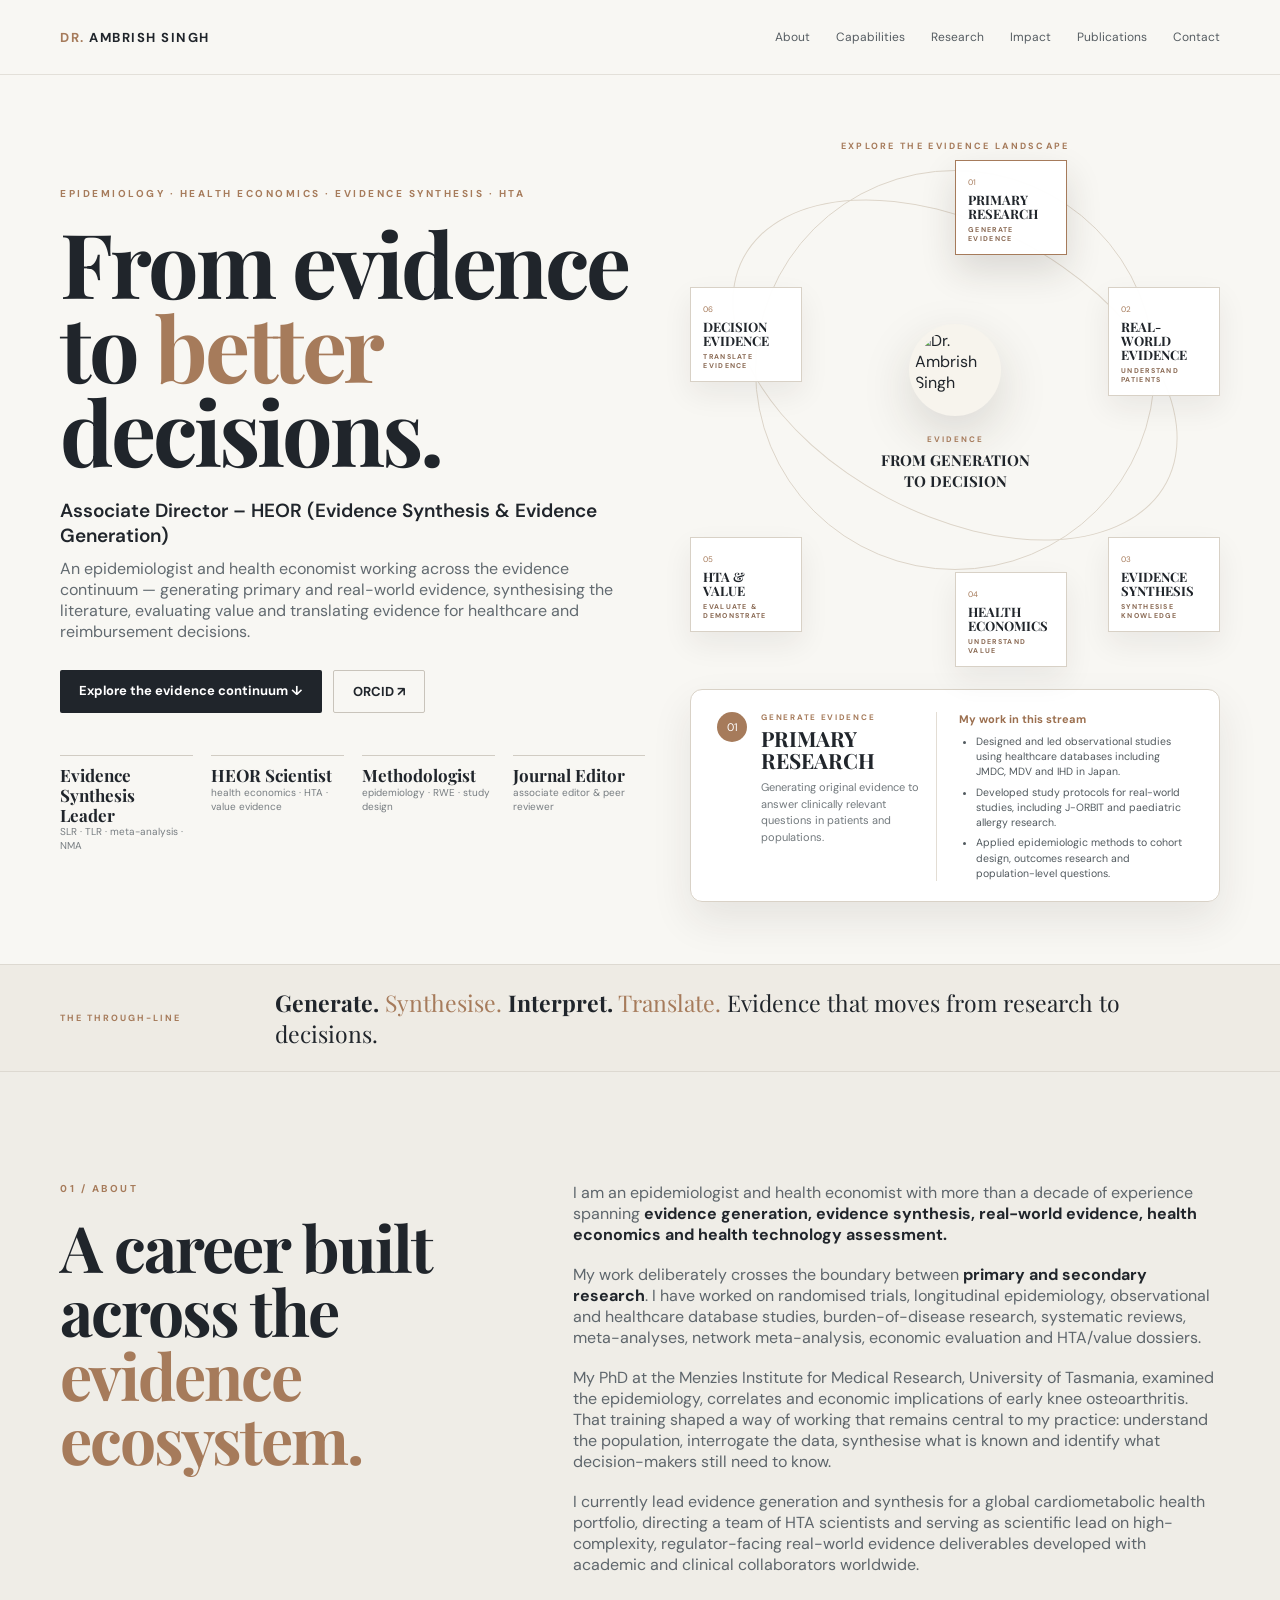
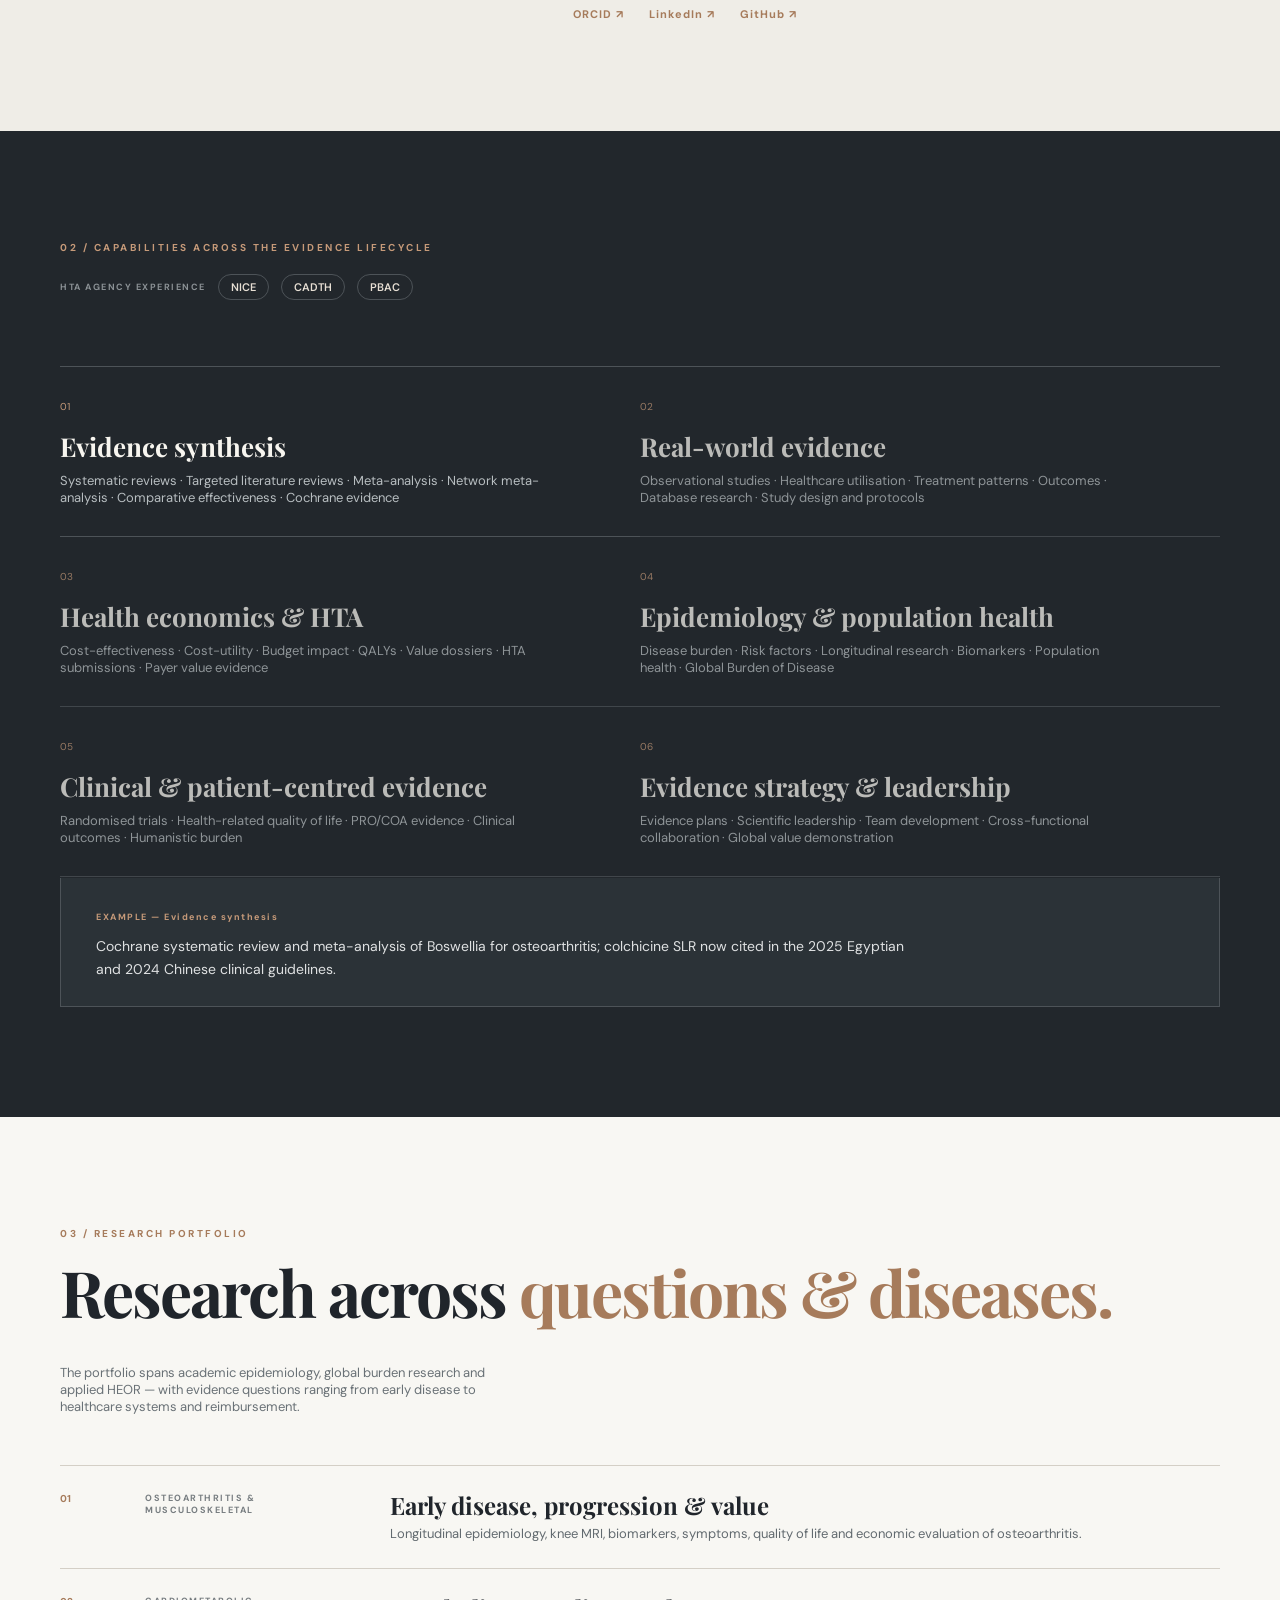
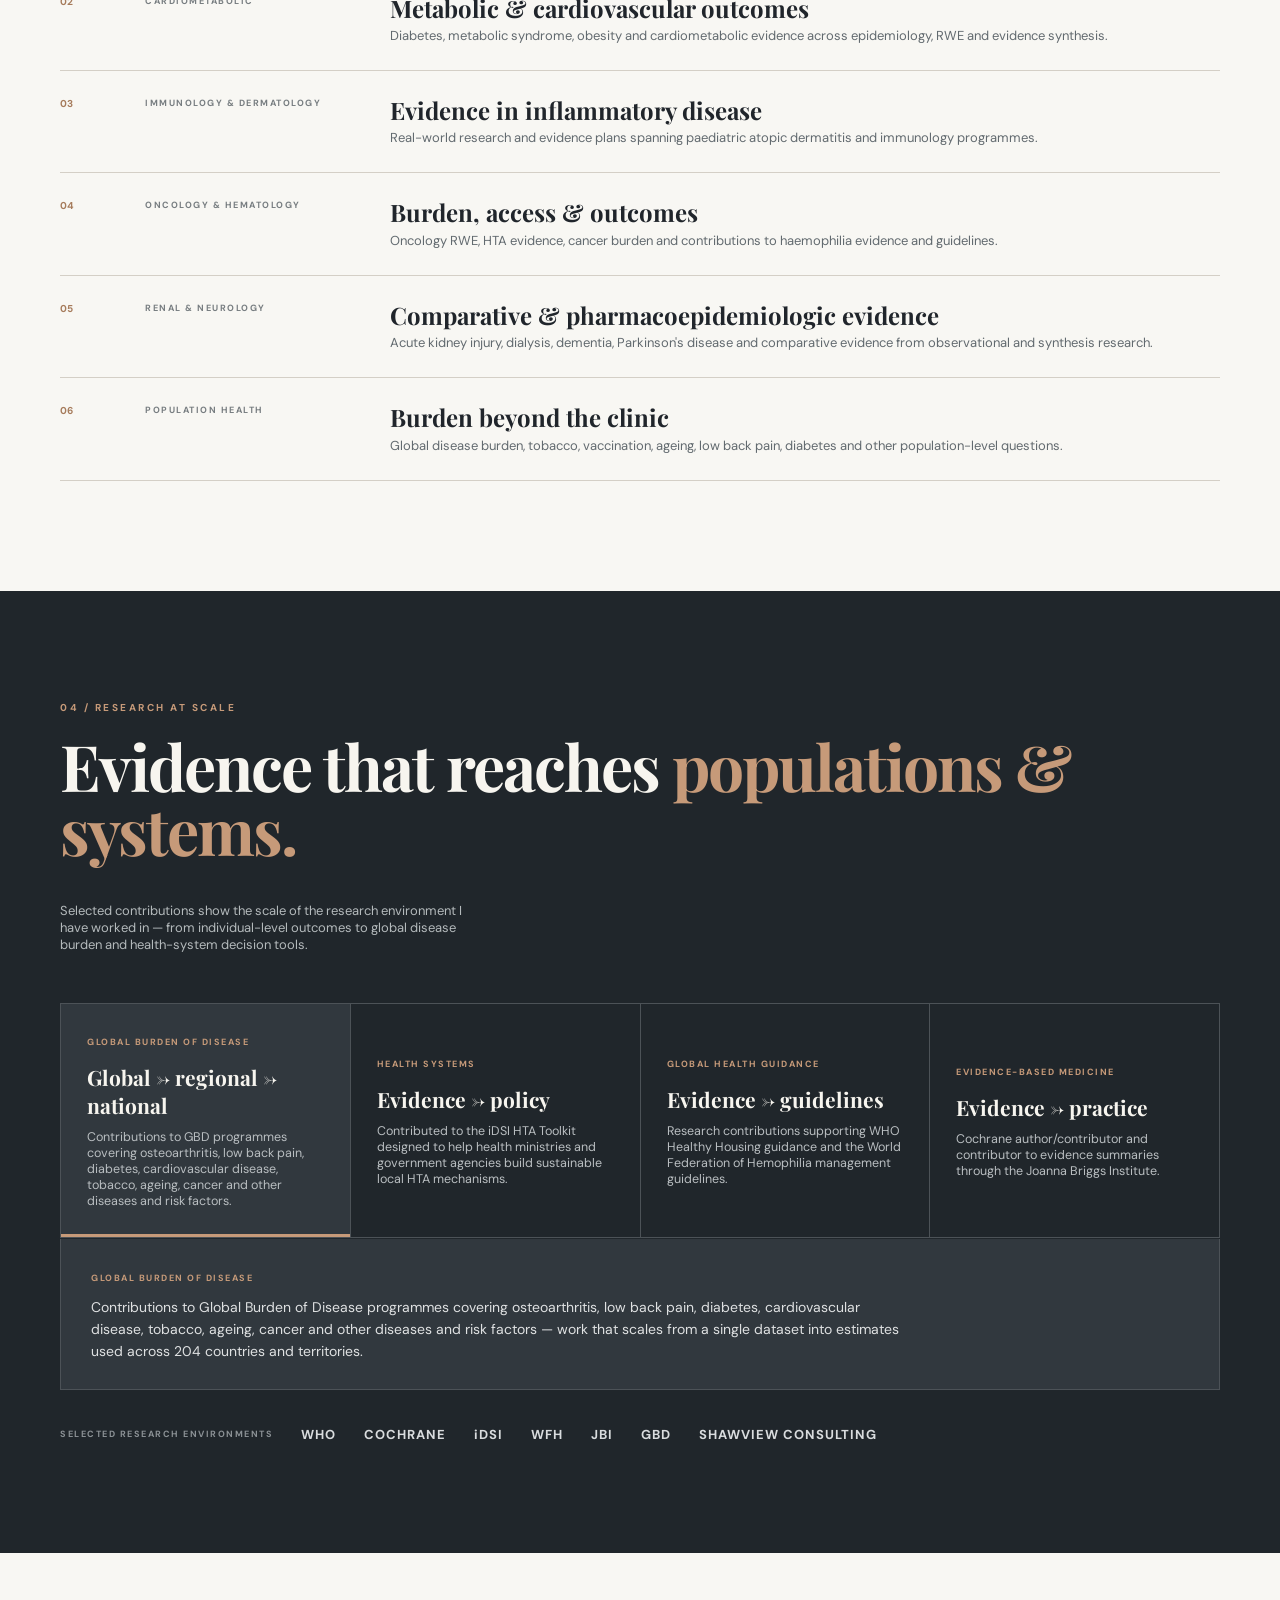
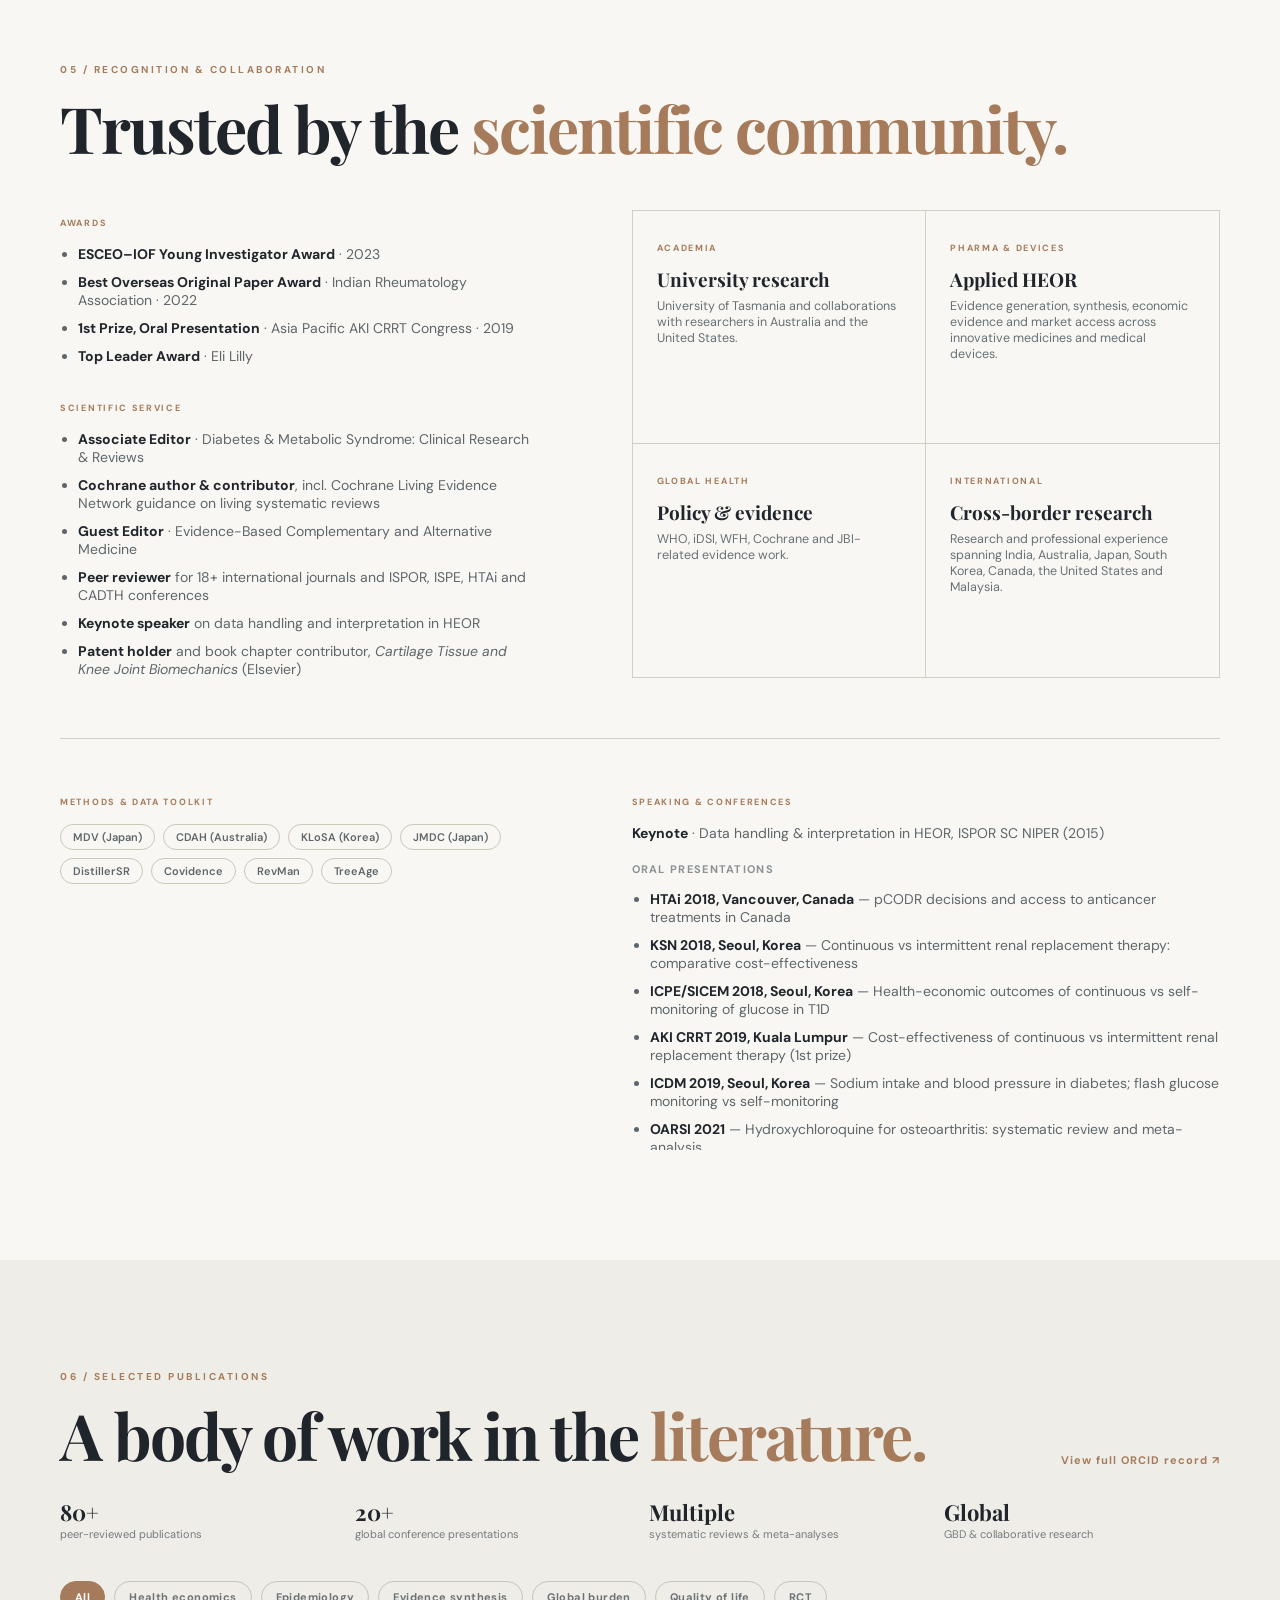
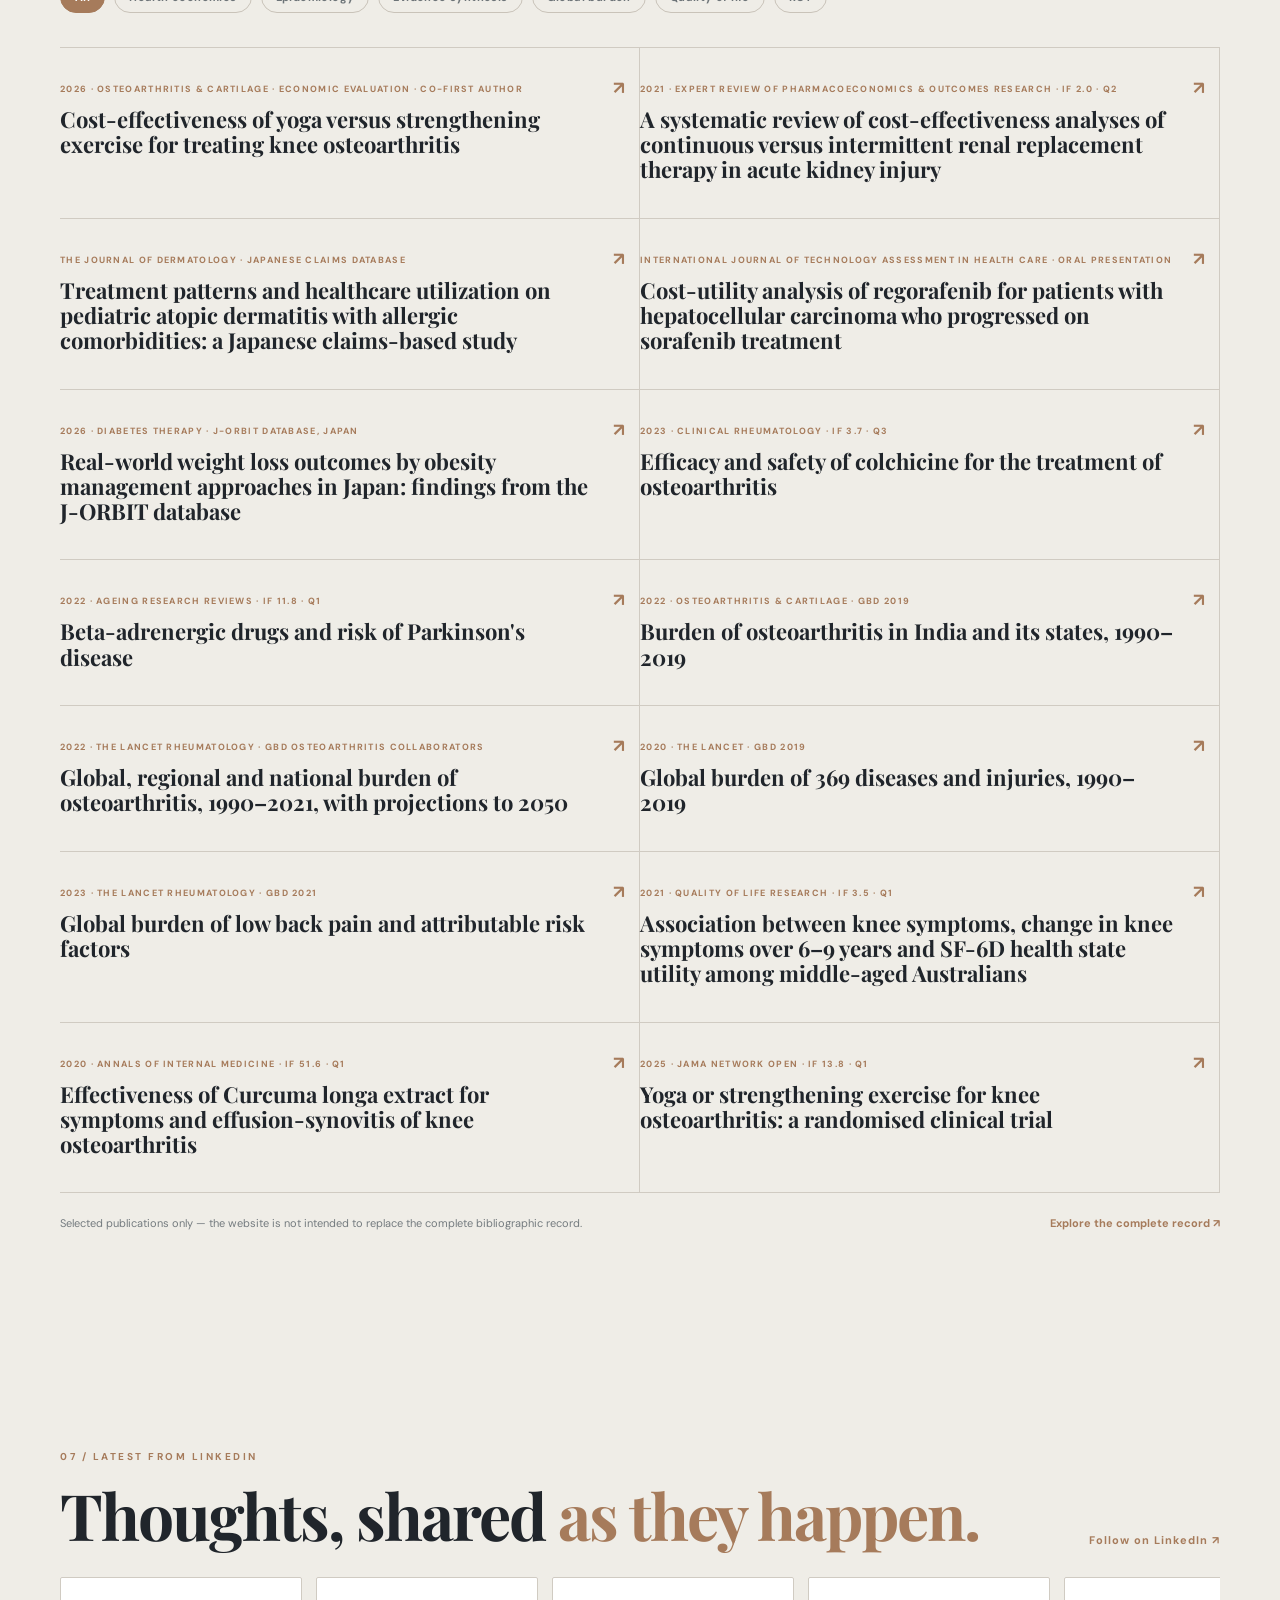
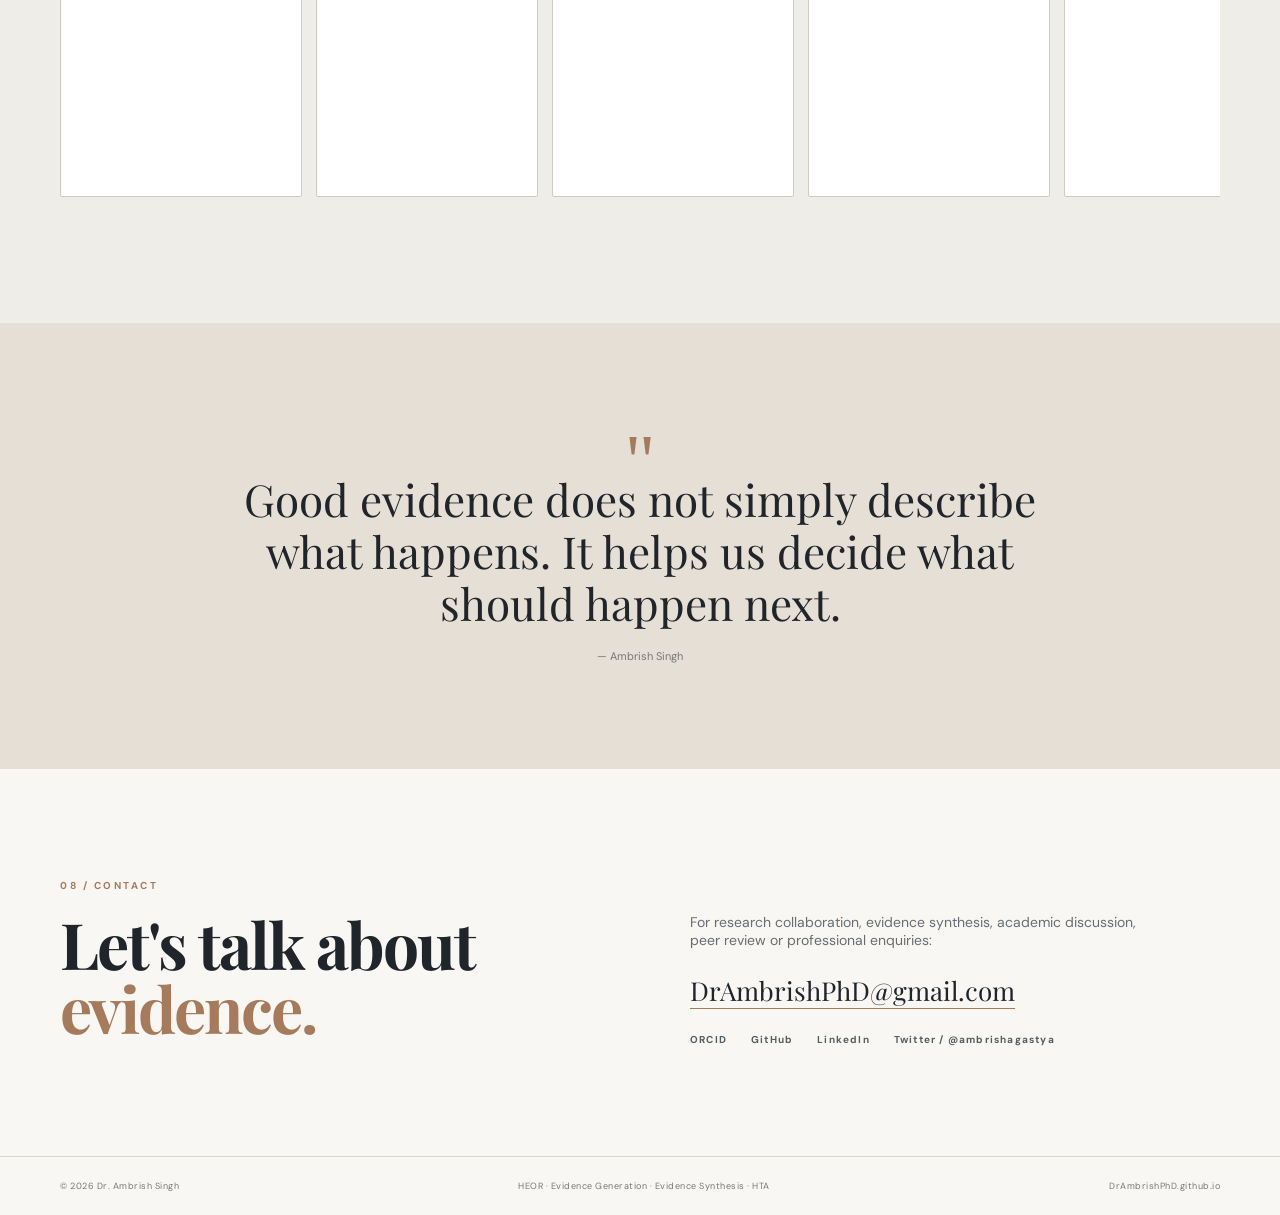
==== commit afc4a41e: "Update index.html" ====
--- a/index.html
+++ b/index.html
@@ -8,6 +8,7 @@
 <link rel="preconnect" href="https://fonts.gstatic.com" crossorigin="">
 <link href="https://fonts.googleapis.com/css2?family=DM+Sans:wght@400;500;600;700&family=Playfair+Display:wght@500;600;700&display=swap" rel="stylesheet">
 <link rel="stylesheet" href="style.css">
+<meta name="google-site-verification" content="087Vstdhb-QE7uBb_fkvrGyhOtqwqmiYfLDt1YdAsiA" />
 </head>
 <body>
 
@@ -367,4 +368,4 @@
 
 <script src="script.js"></script>
 </body>
-</html>+</html>
--- a/style.css
+++ b/style.css
@@ -1,12 +1,229 @@
-*{box-sizing:border-box;margin:0;padding:0}html{scroll-behavior:smooth}body{font-family:'DM Sans',sans-serif;color:#20252b;background:#f8f7f3;line-height:1.65}a{color:inherit}.container{width:min(1160px,calc(100% - 56px));margin:auto}.nav-wrap{position:sticky;top:0;z-index:50;background:rgba(248,247,243,.94);backdrop-filter:blur(16px);border-bottom:1px solid #e3e0d9}.nav{height:74px;display:flex;align-items:center;justify-content:space-between}.brand{font-size:13px;letter-spacing:1.5px;font-weight:700;text-decoration:none}.brand span{color:#a67b5b}.nav-links{display:flex;gap:26px}.nav-links a{font-size:12px;color:#565d62;text-decoration:none}.nav-links a:hover{color:#a67b5b}.menu-toggle{display:none;border:0;background:none;font-size:23px}.hero{min-height:calc(100vh - 74px);display:flex;align-items:center}.hero-grid{display:grid;grid-template-columns:1.05fr .95fr;align-items:center;gap:45px;padding:62px 0}.eyebrow,.section-label{font-size:10px;letter-spacing:2.5px;font-weight:700;color:#a67b5b;margin-bottom:20px}.hero h1,h2,h3{font-family:'Playfair Display',serif}.hero h1{font-size:clamp(64px,7vw,100px);line-height:.92;letter-spacing:-3px}.hero h1 em{font-style:normal;color:#a67b5b}.hero-title{font-size:19px;font-weight:600;margin:26px 0 10px}.hero-text{font-size:16px;color:#626a70;max-width:650px}.hero-actions{display:flex;gap:11px;margin-top:28px}.button{display:inline-block;padding:12px 19px;border-radius:2px;text-decoration:none;font-size:13px;font-weight:700;transition:.2s}.button span{margin-left:6px}.button.primary{background:#20252b;color:#fff}.button.primary:hover{background:#a67b5b;transform:translateY(-2px)}.button.secondary{border:1px solid #c9c4bb;background:transparent}.button.secondary:hover{border-color:#a67b5b;color:#a67b5b}.proof-strip{display:grid;grid-template-columns:repeat(3,1fr);gap:18px;max-width:650px;margin-top:42px}.proof-strip div{border-top:1px solid #d1ccc3;padding-top:10px}.proof-strip strong{display:block;font-family:'Playfair Display',serif;font-size:23px}.proof-strip span{display:block;color:#777d81;font-size:10px;line-height:1.35}.hero-visual{position:relative;height:570px;display:flex;align-items:center;justify-content:center}.portrait-ring{width:min(420px,35vw);height:min(420px,35vw);min-width:340px;min-height:340px;border-radius:50%;overflow:hidden;padding:10px;background:#ebe7de;border:1px solid #d7d1c8;box-shadow:0 28px 80px rgba(45,38,30,.14)}.portrait-ring img{width:100%;height:100%;object-fit:cover;border-radius:50%;object-position:center top}.credential-badge{position:absolute;background:#fff;border:1px solid #ddd8cf;padding:15px 18px;box-shadow:0 14px 35px rgba(30,27,23,.1);min-width:140px}.credential-badge span{display:block;font-family:'Playfair Display',serif;font-size:24px}.credential-badge small{display:block;color:#73797d;font-size:10px;line-height:1.35;margin-top:3px}.badge-one{left:12px;bottom:95px}.badge-two{right:12px;top:95px}.visual-note{position:absolute;right:0;bottom:55px;font-size:9px;line-height:1.55;letter-spacing:1px;color:#8d684f;text-align:left}.visual-note b{font-size:13px;color:#a67b5b}.statement{border-top:1px solid #ddd9d1;border-bottom:1px solid #ddd9d1;background:#eeebe4}.statement-inner{display:grid;grid-template-columns:180px 1fr;gap:35px;align-items:center;padding:22px 0}.statement-label{font-size:9px;letter-spacing:2px;color:#a67b5b;font-weight:700}.statement p{font-family:'Playfair Display',serif;font-size:23px}.statement em{font-style:normal;color:#a67b5b}.section{padding:110px 0}.section-soft{background:#efede7}.two-col{display:grid;grid-template-columns:.78fr 1.22fr;gap:100px}.section h2{font-size:clamp(48px,5.5vw,72px);line-height:.98;letter-spacing:-2px}.section h2 span{color:#a67b5b}.about-copy{font-size:16px;color:#5e666c;max-width:730px}.about-copy p{margin-bottom:19px}.about-copy strong{color:#20252b}.about-links{display:flex;gap:25px;margin-top:32px}.about-links a,.text-link{font-size:11px;font-weight:700;letter-spacing:1px;text-decoration:none;color:#a67b5b}.section-heading-row{display:flex;justify-content:space-between;align-items:end;gap:40px;margin-bottom:50px}.section-heading-row>p{max-width:430px;color:#697176;font-size:13px}.evidence-columns{display:grid;grid-template-columns:repeat(3,1fr);border-top:1px solid #d4cfc6;border-bottom:1px solid #d4cfc6}.evidence-columns article{padding:34px 28px 36px;border-right:1px solid #d4cfc6;min-height:315px}.evidence-columns article:last-child{border-right:0}.evidence-columns article.featured{background:#e8e3d9}.card-number{display:block;color:#a67b5b;font-size:10px;margin-bottom:28px}.card-kicker{font-size:9px;letter-spacing:1.7px;font-weight:700;color:#777d80}.evidence-columns h3{font-size:31px;line-height:1.05;margin:15px 0}.evidence-columns p{font-size:13px;color:#626a6f}.mini-tags{display:flex;flex-wrap:wrap;gap:6px;margin-top:27px}.mini-tags span{font-size:9px;border:1px solid #c9c3b9;padding:5px 8px;color:#6d7478}.research-principle{display:grid;grid-template-columns:180px 1fr;gap:35px;margin-top:28px;padding:23px 0;border-bottom:1px solid #d4cfc6}.research-principle>span{font-size:9px;letter-spacing:2px;color:#a67b5b;font-weight:700}.research-principle p{font-size:15px;color:#5e666b}.research-principle strong{color:#20252b}.methods-section{background:#22272c;color:#f7f5ef}.methods-section .section-heading-row>p{color:#b5babd}.light{color:#c69a79}.method-grid{display:grid;grid-template-columns:repeat(2,1fr);border-top:1px solid #4d5358}.method-grid>div{padding:30px 28px 30px 0;border-bottom:1px solid #4d5358}.method-grid>div:nth-child(odd){border-right:1px solid #4d5358;padding-right:35px}.method-grid>div:nth-child(even){padding-left:35px}.method-grid b{color:#c69a79;font-size:10px}.method-grid h3{font-size:26px;margin:15px 0 8px}.method-grid p{font-size:13px;color:#b8bec1;max-width:480px}.disease-grid{display:grid;grid-template-columns:.72fr 1.28fr;gap:90px}.breadth-copy{margin-top:30px;max-width:350px;color:#697176;font-size:14px}.disease-map{display:grid;grid-template-columns:1fr 1fr;border-top:1px solid #d3cec5}.disease-map div{padding:22px 20px 22px 0;border-bottom:1px solid #d3cec5}.disease-map div:nth-child(odd){border-right:1px solid #d3cec5;padding-right:25px}.disease-map div:nth-child(even){padding-left:25px}.disease-map strong{display:block;font-family:'Playfair Display',serif;font-size:20px}.disease-map span{display:block;color:#737a7e;font-size:11px;line-height:1.4;margin-top:5px}.impact-section{background:#20262b;color:#f7f5ef}.impact-section .section-heading-row>p{color:#b4babc}.research-list{border-top:1px solid #4c5257}.research-list article{display:grid;grid-template-columns:60px 1fr 30px;gap:25px;align-items:center;padding:29px 0;border-bottom:1px solid #4c5257;transition:.2s}.research-list article:hover{padding-left:8px}.research-number{font-size:10px;color:#c09272}.research-tag{font-size:8px;letter-spacing:1.5px;color:#c09272;font-weight:700}.research-list h3{font-size:28px;line-height:1.15;margin:6px 0}.research-list p{font-size:13px;color:#b9bec1}.arrow{font-size:22px;color:#c69a79}.publications-section{background:#efede7}.pub-grid{display:grid;grid-template-columns:1fr 1fr;border-top:1px solid #d0cbc2}.pub-card{position:relative;display:block;text-decoration:none;padding:28px 50px 28px 0;border-bottom:1px solid #d0cbc2;transition:.2s}.pub-card:nth-child(odd){padding-right:35px;border-right:1px solid #d0cbc2}.pub-card:nth-child(even){padding-left:35px}.pub-card:hover{transform:translateX(4px)}.pub-card span{font-size:9px;letter-spacing:1.3px;color:#a67b5b;font-weight:700;text-transform:uppercase}.pub-card h3{font-size:24px;line-height:1.15;margin:10px 0 7px}.pub-card p{font-size:12px;color:#6b7377}.pub-card b{position:absolute;right:14px;top:28px;color:#a67b5b;font-size:18px}.publication-footer{display:flex;justify-content:space-between;gap:20px;margin-top:23px;font-size:11px;color:#747b7f}.publication-footer a{color:#a67b5b;text-decoration:none;font-weight:700}.contributions-section{background:#f8f7f3}.contribution-grid{display:grid;grid-template-columns:.72fr 1.28fr;gap:100px}.contribution-list{border-top:1px solid #d3cec5}.contribution-list>div{padding:22px 0;border-bottom:1px solid #d3cec5}.contribution-list strong{font-family:'Playfair Display',serif;font-size:22px}.contribution-list p{font-size:12px;color:#687075;max-width:700px;margin-top:5px}.quote-section{padding:95px 0;background:#e5dfd5}.quote{max-width:900px;text-align:center}.quote-mark{font-family:Georgia,serif;font-size:85px;color:#a67b5b;height:62px}.quote blockquote{font-family:'Playfair Display',serif;font-size:clamp(30px,3.8vw,47px);line-height:1.16}.quote p{font-size:11px;color:#777;margin-top:20px}.contact-section{background:#f8f7f3}.contact{display:grid;grid-template-columns:1fr 1fr;gap:100px}.contact-details{padding-top:34px}.contact-details>p{color:#666e73;max-width:460px;font-size:14px}.contact-email{display:inline-block;margin:24px 0;color:#20252b;font-family:'Playfair Display',serif;font-size:26px;text-decoration:none;border-bottom:1px solid #a67b5b}.social-links{display:flex;gap:24px}.social-links a{font-size:10px;font-weight:700;letter-spacing:1.2px;text-decoration:none;color:#555d61}.social-links a:hover{color:#a67b5b}footer{border-top:1px solid #ddd9d2;padding:23px 0;color:#777;font-size:9px;letter-spacing:.5px}.footer-inner{display:flex;justify-content:space-between;gap:20px}
-/* Evidence landscape: reserve a dedicated lower band for the selected-stream panel. */
-.interactive-evidence-visual{height:700px!important;overflow:visible!important}
-.interactive-evidence-visual .evidence-scene{inset:0 0 230px!important}
-.interactive-evidence-visual .evidence-detail{bottom:0!important;min-height:185px!important;height:auto!important;z-index:20!important}
-.interactive-evidence-visual .evidence-node.bottom{bottom:12px!important}
-.interactive-evidence-visual .evidence-node.rb,.interactive-evidence-visual .evidence-node.lb{bottom:52px!important}
-.interactive-evidence-visual .evidence-node{z-index:8!important}
-@media(max-width:1100px){.interactive-evidence-visual{height:700px!important}.interactive-evidence-visual .evidence-scene{inset:0 0 235px!important}.interactive-evidence-visual .evidence-detail{min-height:190px!important}.interactive-evidence-visual .evidence-node.rb,.interactive-evidence-visual .evidence-node.lb{bottom:55px!important}}
-@media(max-width:900px){.interactive-evidence-visual{height:780px!important}.interactive-evidence-visual .evidence-scene{inset:0 0 250px!important}.interactive-evidence-visual .evidence-detail{min-height:215px!important}.interactive-evidence-visual .evidence-node.bottom{bottom:10px!important}.interactive-evidence-visual .evidence-node.rb,.interactive-evidence-visual .evidence-node.lb{bottom:55px!important}}
-@media(max-width:620px){.interactive-evidence-visual{height:900px!important}.interactive-evidence-visual .evidence-scene{inset:0 0 315px!important}.interactive-evidence-visual .evidence-detail{min-height:285px!important}.interactive-evidence-visual .evidence-node.bottom{bottom:5px!important}.interactive-evidence-visual .evidence-node.rb,.interactive-evidence-visual .evidence-node.lb{bottom:35px!important}}
-@media(max-width:900px){.container{width:min(100% - 40px,1160px)}.nav-links{display:none;position:absolute;top:74px;left:0;right:0;background:#f8f7f3;padding:18px 24px;flex-direction:column;gap:15px;border-bottom:1px solid #ddd}.nav-links.open{display:flex}.menu-toggle{display:block}.hero-grid{grid-template-columns:1fr}.hero-visual{height:470px}.portrait-ring{width:370px;height:370px}.two-col,.disease-grid,.contribution-grid,.contact{grid-template-columns:1fr;gap:50px}.evidence-columns{grid-template-columns:1fr}.evidence-columns article{border-right:0;border-bottom:1px solid #d4cfc6;min-height:auto}.evidence-columns article:last-child{border-bottom:0}.section{padding:85px 0}.statement-inner{grid-template-columns:1fr;gap:8px}.statement p{font-size:20px}.section-heading-row{align-items:start}.proof-strip{max-width:none}}@media(max-width:620px){.container{width:calc(100% - 30px)}.nav{height:66px}.nav-links{top:66px}.hero{min-height:auto}.hero-grid{padding:52px 0 55px}.hero h1{font-size:58px}.hero-title{font-size:17px}.proof-strip{grid-template-columns:1fr 1fr}.proof-strip div:last-child{grid-column:1/-1}.hero-visual{height:350px}.portrait-ring{width:285px;height:285px;min-width:285px;min-height:285px}.credential-badge{padding:11px 13px;min-width:110px}.credential-badge span{font-size:19px}.badge-one{left:0;bottom:40px}.badge-two{right:0;top:35px}.visual-note{display:none}.section h2{font-size:48px}.method-grid,.disease-map,.pub-grid{grid-template-columns:1fr}.method-grid>div:nth-child(odd),.disease-map div:nth-child(odd),.pub-card:nth-child(odd){border-right:0;padding-right:0}.method-grid>div:nth-child(even),.disease-map div:nth-child(even),.pub-card:nth-child(even){padding-left:0}.pub-card{padding:24px 35px 24px 0}.research-list article{grid-template-columns:35px 1fr}.arrow{display:none}.publication-footer{display:block}.publication-footer a{display:block;margin-top:8px}.contact-email{font-size:21px}.footer-inner{display:block}.footer-inner span{display:block;margin-bottom:5px}}+/* ===== Reset & base ===== */
+*{box-sizing:border-box}
+body{margin:0;font-family:'DM Sans',sans-serif;background:#f8f7f3;color:#20252b}
+a{color:inherit;text-decoration:none}
+button{font-family:inherit}
+.wrap{width:min(1160px,calc(100% - 56px));margin:0 auto}
+img{max-width:100%;display:block}
+
+@keyframes spinCW{to{transform:translate(-50%,-50%) rotate(360deg)}}
+@keyframes spinCCW{to{transform:translate(-50%,-50%) rotate(-360deg)}}
+@keyframes floatY{0%,100%{transform:translateY(0)}50%{transform:translateY(-6px)}}
+
+/* ===== Header ===== */
+.site-header{position:sticky;top:0;z-index:50;background:rgba(248,247,243,.94);backdrop-filter:blur(16px);border-bottom:1px solid #e3e0d9}
+.nav{max-width:1160px;width:min(1160px,calc(100% - 56px));margin:0 auto;height:74px;display:flex;align-items:center;justify-content:space-between}
+.brand{font-size:13px;letter-spacing:1.5px;font-weight:700}
+.brand span{color:#a67b5b}
+.nav-links{display:flex;gap:26px;flex-wrap:wrap}
+.nav-links a{font-size:12px;color:#565d62}
+.nav-links a:hover{color:#a67b5b}
+
+/* ===== Hero ===== */
+.hero{min-height:calc(100vh - 74px);display:flex;align-items:center}
+.hero-inner{display:grid;grid-template-columns:1.05fr .95fr;gap:45px;align-items:center;padding:62px 0}
+.eyebrow{font-size:10px;letter-spacing:2.5px;font-weight:700;color:#a67b5b;margin:0 0 20px}
+.hero h1{font-family:'Playfair Display',serif;font-size:clamp(52px,7vw,96px);line-height:.94;letter-spacing:-3px;margin:0}
+.hero h1 .accent{color:#a67b5b}
+.hero .role{font-size:19px;font-weight:600;margin:26px 0 10px}
+.hero .lead{font-size:16px;color:#626a70;max-width:650px;margin:0}
+.cta-row{display:flex;gap:11px;margin-top:28px;flex-wrap:wrap}
+.btn-primary{padding:12px 19px;background:#20252b;color:#fff;font-size:13px;font-weight:700;border-radius:2px;display:inline-block}
+.btn-primary:hover{background:#a67b5b}
+.btn-outline{padding:12px 19px;border:1px solid #c9c4bb;font-size:13px;font-weight:700;border-radius:2px;display:inline-block}
+.btn-outline:hover{border-color:#a67b5b;color:#a67b5b}
+.stats-grid{display:grid;grid-template-columns:repeat(4,1fr);gap:18px;max-width:650px;margin-top:42px}
+.stat-item{border-top:1px solid #d1ccc3;padding-top:10px}
+.stat-item strong{display:block;font-family:'Playfair Display',serif;font-size:17px;line-height:1.15}
+.stat-item span{display:block;color:#777d81;font-size:10px;line-height:1.35}
+
+/* Evidence landscape (interactive hero visual) */
+.evidence-col{position:relative}
+.evidence-stage{position:relative;height:530px}
+.orbit-ring{position:absolute;left:50%;top:44%;border:1px solid #ddd5c9;border-radius:50%}
+.orbit-ring.ring1{width:400px;height:400px;transform:translate(-50%,-50%);animation:spinCW 25s linear infinite}
+.orbit-ring.ring2{width:480px;height:290px;transform:translate(-50%,-50%) rotate(28deg);animation:spinCCW 32s linear infinite}
+.evidence-caption{position:absolute;left:50%;top:3px;transform:translateX(-50%);font-size:9px;letter-spacing:2.3px;color:#a67b5b;font-weight:700;white-space:nowrap}
+.evidence-center{position:absolute;left:50%;top:44%;transform:translate(-50%,-50%);width:92px;height:92px;border-radius:50%;padding:6px;background:#f7f4ed;box-shadow:0 18px 50px rgba(45,38,30,.15);z-index:3;overflow:hidden}
+.evidence-center img{width:100%;height:100%;object-fit:cover;border-radius:50%}
+.evidence-center-label{position:absolute;left:50%;top:44%;transform:translate(-50%,64px);text-align:center;white-space:nowrap;z-index:4}
+.evidence-center-label span{display:block;font-size:8px;letter-spacing:2px;color:#a67b5b;font-weight:700;margin-bottom:6px}
+.evidence-center-label strong{font-family:'Playfair Display',serif;font-size:15px;color:#20252b}
+
+.evidence-node{position:absolute;width:112px;min-height:74px;padding:11px 12px;background:rgba(255,255,255,.97);border:1px solid #d8d1c6;text-align:left;cursor:pointer;box-shadow:0 12px 28px rgba(40,35,29,.07);transition:.2s;animation:floatY 5s ease-in-out infinite;border-radius:0;z-index:6}
+.evidence-node.active{border-color:#a67b5b;box-shadow:0 16px 36px rgba(40,35,29,.14);transform:translateY(-5px)}
+.evidence-node .node-num{font-size:8px;color:#a67b5b}
+.evidence-node .node-title{display:block;font-family:'Playfair Display',serif;font-size:13px;line-height:1.08;color:#20252b;margin:4px 0}
+.evidence-node .node-kicker{display:block;font-size:7px;letter-spacing:1.3px;color:#8a6a54;font-weight:700}
+/* six fixed node positions, matching original layout */
+.node-1{left:50%;top:28px}
+.node-2{right:0;top:150px}
+.node-3{right:0;bottom:35px}
+.node-4{left:50%;bottom:0}
+.node-5{left:0;bottom:35px}
+.node-6{left:0;top:150px}
+/* Note: nodes 1 and 4 render without horizontal centering, matching the source's actual computed style (its inline "transform" declaration is set twice — the position-centering transform is overwritten by the active/inactive transform later in the same style string). Reproduced here exactly rather than "fixed", per fidelity request. */
+
+.detail-panel{margin-top:22px;background:rgba(255,255,255,.99);border:1px solid #d9d2c7;border-radius:12px;padding:22px 30px 20px 26px;display:grid;grid-template-columns:minmax(160px,220px) 1fr;gap:22px;box-shadow:0 18px 42px rgba(40,35,29,.09);transition:opacity .25s}
+.detail-left{display:flex;gap:14px;border-right:1px solid #e3ddd4;padding-right:16px}
+.detail-avatar-num{width:30px;height:30px;border-radius:50%;background:#a67b5b;color:#fff;font-size:11px;display:flex;align-items:center;justify-content:center;flex:none}
+.detail-kicker{font-size:8px;letter-spacing:1.7px;color:#a67b5b;font-weight:700}
+.detail-title{font-family:'Playfair Display',serif;font-size:21px;line-height:1.05;margin:5px 0 8px;color:#20252b}
+.detail-intro{font-size:11px;line-height:1.5;color:#72797d;margin:0}
+.detail-work-title{font-size:11px;font-weight:700;color:#9b6f4f;margin-bottom:8px}
+.detail-work-list{margin:0;padding-left:17px;display:grid;gap:5px}
+.detail-work-list li{font-size:10.5px;line-height:1.45;color:#51595e}
+
+/* ===== Through-line ===== */
+.throughline{border-top:1px solid #ddd9d1;border-bottom:1px solid #ddd9d1;background:#eeebe4}
+.throughline .wrap{display:grid;grid-template-columns:180px 1fr;gap:35px;align-items:center;padding:22px 0}
+.throughline-label{font-size:9px;letter-spacing:2px;color:#a67b5b;font-weight:700}
+.throughline p{font-family:'Playfair Display',serif;font-size:23px;margin:0}
+.throughline em{font-style:normal;color:#a67b5b}
+
+/* ===== About ===== */
+.about{background:#efede7;padding:110px 0}
+.about .wrap{display:grid;grid-template-columns:.78fr 1.22fr;gap:100px}
+.about h2{font-family:'Playfair Display',serif;font-size:clamp(40px,5.5vw,64px);line-height:1;letter-spacing:-2px;margin:0}
+.about h2 span{color:#a67b5b}
+.about-body{font-size:16px;color:#5e666c;max-width:730px}
+.about-body p{margin:0 0 19px}
+.about-body strong{color:#20252b}
+.about-links{display:flex;gap:25px;margin-top:32px;flex-wrap:wrap}
+.about-links a{font-size:11px;font-weight:700;letter-spacing:1px;color:#a67b5b}
+
+/* ===== Capabilities ===== */
+.capabilities{background:#22272c;color:#f7f5ef;padding:110px 0}
+.section-eyebrow-dark{font-size:10px;letter-spacing:2.5px;font-weight:700;color:#c69a79;margin:0 0 20px}
+.hta-row{display:flex;align-items:center;gap:12px;flex-wrap:wrap;margin-bottom:14px}
+.hta-row .row-label{font-size:9px;letter-spacing:1.5px;color:#8b9195;font-weight:700}
+.pill-btn{font-size:11px;font-weight:600;padding:5px 12px;border-radius:20px;cursor:pointer;background:none;border:1px solid #4d5358;color:#e7dfd4}
+.pill-btn.active{border-color:#c69a79;color:#c69a79}
+.agency-detail{font-size:12.5px;color:#c69a79;margin:0 0 40px;max-width:600px;min-height:1em}
+.cap-grid{display:grid;grid-template-columns:repeat(2,minmax(280px,1fr));border-top:1px solid #4d5358}
+.cap-card{padding:30px 35px 30px 0;border-bottom:1px solid #4d5358;cursor:pointer;text-align:left;background:none;border-left:none;border-right:none;border-top:none;color:inherit;width:100%;transition:.2s;opacity:.72}
+.cap-card.active{opacity:1}
+.cap-card .cap-num{color:#c69a79;font-size:10px}
+.cap-card h3{font-family:'Playfair Display',serif;font-size:26px;margin:15px 0 8px}
+.cap-card p{font-size:13px;color:#b8bec1;max-width:480px;margin:0}
+.cap-example{margin-top:1px;background:#2b3237;border:1px solid #4d5358;border-top:none;padding:26px 35px}
+.cap-example .ex-label{font-size:9px;letter-spacing:1.5px;color:#c69a79;font-weight:700}
+.cap-example p{font-size:14px;color:#dfe1e2;line-height:1.6;margin:10px 0 0;max-width:820px}
+
+/* ===== Research ===== */
+.research{padding:110px 0}
+.research-head{display:flex;justify-content:space-between;align-items:end;gap:40px;margin-bottom:50px;flex-wrap:wrap}
+.research h2{font-family:'Playfair Display',serif;font-size:clamp(40px,5.5vw,64px);line-height:1;letter-spacing:-2px;margin:0}
+.research h2 span{color:#a67b5b}
+.research-head > p{max-width:430px;color:#697176;font-size:13px;margin:0}
+.research-list{border-top:1px solid #d4cfc6}
+.research-row{display:grid;grid-template-columns:60px 220px 1fr;gap:25px;align-items:start;padding:26px 0;border-bottom:1px solid #d4cfc6}
+.research-row .r-num{font-size:10px;color:#a67b5b;font-weight:700}
+.research-row .r-tag{font-size:9px;letter-spacing:1.5px;font-weight:700;color:#777d80}
+.research-row h3{font-family:'Playfair Display',serif;font-size:24px;line-height:1.1;margin:0 0 6px}
+.research-row p{font-size:13px;color:#626a6f;margin:0}
+
+/* ===== Impact ===== */
+.impact{background:#20262b;color:#f7f5ef;padding:110px 0}
+.impact-head{display:flex;justify-content:space-between;align-items:end;gap:40px;margin-bottom:50px;flex-wrap:wrap}
+.impact h2{font-family:'Playfair Display',serif;font-size:clamp(40px,5.5vw,64px);line-height:1;letter-spacing:-2px;margin:0}
+.impact h2 span{color:#c69a79}
+.impact-head > p{max-width:430px;color:#b4babc;font-size:13px;margin:0}
+.scale-grid{display:grid;grid-template-columns:repeat(auto-fit,minmax(230px,1fr));gap:1px;background:#4c5257;border:1px solid #4c5257}
+.scale-card{background:#20262b;padding:28px 26px;cursor:pointer;text-align:left;border:none;color:inherit;transition:.2s}
+.scale-card.active{background:#31383e;box-shadow:inset 0 -3px 0 #c69a79}
+.scale-card .s-label{font-size:9px;letter-spacing:1.5px;color:#c69a79;font-weight:700}
+.scale-card strong{display:block;font-family:'Playfair Display',serif;font-size:21px;margin:14px 0 10px}
+.scale-card p{font-size:12.5px;color:#b9bec1;margin:0}
+.scale-detail{margin-top:1px;background:#31383e;border:1px solid #4c5257;border-top:none;padding:26px 30px;transition:opacity .25s}
+.scale-detail .sd-label{font-size:9px;letter-spacing:1.5px;color:#c69a79;font-weight:700}
+.scale-detail p{font-size:14px;color:#dfe1e2;line-height:1.6;margin:10px 0 0;max-width:820px}
+.partners-row{display:flex;align-items:center;gap:28px;margin-top:36px;flex-wrap:wrap}
+.partners-row .row-label{font-size:9px;letter-spacing:1.5px;color:#8b9195;font-weight:700}
+.partners-row b{font-size:13px;letter-spacing:1px;color:#d9dcde;font-weight:700}
+
+/* ===== Recognition ===== */
+.recognition{background:#f8f7f3;padding:110px 0}
+.recognition h2{font-family:'Playfair Display',serif;font-size:clamp(40px,5.5vw,64px);line-height:1;letter-spacing:-2px;margin:0 0 50px}
+.recognition h2 span{color:#a67b5b}
+.recog-grid{display:grid;grid-template-columns:.9fr 1.1fr;gap:90px}
+.col-label{font-size:9px;letter-spacing:1.7px;color:#a67b5b;font-weight:700}
+.recognition ul{margin:14px 0 30px;padding-left:18px;font-size:14px;color:#5e666b;display:grid;gap:10px}
+.recognition ul:last-child{margin-bottom:0}
+.recognition ul strong{color:#20252b}
+.collab-grid{display:grid;grid-template-columns:1fr 1fr;border-top:1px solid #d3cec5;border-left:1px solid #d3cec5}
+.collab-card{padding:24px;border-right:1px solid #d3cec5;border-bottom:1px solid #d3cec5}
+.collab-card strong{display:block;font-family:'Playfair Display',serif;font-size:19px;margin:10px 0 6px}
+.collab-card p{font-size:12.5px;color:#687075;margin:0}
+.recog-row2{display:grid;grid-template-columns:.9fr 1.1fr;gap:90px;margin-top:60px;padding-top:50px;border-top:1px solid #d3cec5}
+.toolkit-row{display:flex;flex-wrap:wrap;gap:8px;margin-top:14px}
+.toolkit-pill{font-size:11px;font-weight:600;padding:5px 12px;border:1px solid #cdc7bc;border-radius:20px;color:#5e666b;cursor:pointer;background:none}
+.toolkit-pill.active{border-color:#a67b5b;color:#a67b5b}
+.toolkit-detail{font-size:12.5px;color:#5e666b;margin:12px 0 0;min-height:1em}
+.keynote-line{margin:14px 0 8px;font-size:14px;color:#5e666b}
+.keynote-line strong{color:#20252b}
+.oral-heading{margin:20px 0 8px;font-size:11px;letter-spacing:1.3px;color:#8b9195;font-weight:700}
+.oral-list{margin:0;padding-left:18px;font-size:13.5px;color:#5e666b;display:grid;gap:9px;max-height:260px;overflow-y:auto}
+.oral-list strong{color:#20252b}
+
+/* ===== Publications ===== */
+.publications{background:#efede7;padding:110px 0}
+.pub-head{display:flex;justify-content:space-between;align-items:end;gap:20px;margin-bottom:30px;flex-wrap:wrap}
+.publications h2{font-family:'Playfair Display',serif;font-size:clamp(40px,5.5vw,64px);line-height:1;letter-spacing:-2px;margin:0}
+.publications h2 span{color:#a67b5b}
+.orcid-link{font-size:11px;font-weight:700;letter-spacing:1px;color:#a67b5b}
+.pub-stats{display:grid;grid-template-columns:repeat(4,1fr);gap:18px;margin-bottom:40px}
+.pub-stats strong{display:block;font-family:'Playfair Display',serif;font-size:22px}
+.pub-stats span{display:block;color:#747b7f;font-size:11px}
+.pub-cats{display:flex;gap:9px;flex-wrap:wrap;margin-bottom:34px}
+.chip{font-size:11px;font-weight:700;letter-spacing:.4px;padding:8px 14px;border-radius:20px;cursor:pointer;border:1px solid #c9c3b9;background:transparent;color:#6d7478}
+.chip.active{border-color:#a67b5b;background:#a67b5b;color:#fff}
+.pub-grid{display:grid;grid-template-columns:repeat(2,1fr);border-top:1px solid #d0cbc2;gap:0}
+.pub-card{position:relative;padding:28px 45px 28px 0;border-bottom:1px solid #d0cbc2;border-right:1px solid #d0cbc2;cursor:pointer;display:none}
+.pub-card.visible{display:block}
+.pub-meta{font-size:9px;letter-spacing:1.3px;color:#a67b5b;font-weight:700;text-transform:uppercase}
+.pub-card h3{font-family:'Playfair Display',serif;font-size:22px;line-height:1.15;margin:10px 0 7px}
+.pub-body{display:none}
+.pub-card.expanded .pub-body{display:block}
+.pub-body p{font-size:12.5px;color:#4a5155;margin:0 0 14px}
+.pub-link{font-size:11px;font-weight:700;color:#a67b5b}
+.pub-toggle-icon{position:absolute;right:14px;top:28px;color:#a67b5b;font-size:18px}
+.pub-footer-row{display:flex;justify-content:space-between;gap:20px;margin-top:23px;font-size:11px;color:#747b7f;flex-wrap:wrap}
+.pub-footer-row a{color:#a67b5b;font-weight:700}
+
+/* ===== LinkedIn ===== */
+.linkedin-section{background:#efede7;padding:110px 0}
+.linkedin-section h2{font-family:'Playfair Display',serif;font-size:clamp(40px,5.5vw,64px);line-height:1;letter-spacing:-2px;margin:0}
+.linkedin-section h2 span{color:#a67b5b}
+.li-scroll{display:flex;gap:14px;overflow-x:auto;padding-bottom:16px;scrollbar-width:thin}
+.li-card{flex:0 0 auto;height:220px;overflow:hidden;border:1px solid #d0cbc2;background:#fff;border-radius:2px}
+.li-card.compact{width:242px}
+.li-card.collapsed-type{width:222px}
+.li-card iframe{border:0}
+.li-card.compact iframe{transform:scale(.55);transform-origin:top left}
+.li-card.collapsed-type iframe{transform:scale(.44);transform-origin:top left}
+
+/* ===== Quote ===== */
+.quote-section{padding:95px 0;background:#e5dfd5}
+.quote-section .wrap{max-width:900px;margin:0 auto;text-align:center;padding:0 28px;width:auto}
+.quote-mark{font-family:Georgia,serif;font-size:75px;color:#a67b5b;height:55px}
+.quote-section blockquote{font-family:'Playfair Display',serif;font-size:clamp(28px,3.8vw,44px);line-height:1.18;margin:0}
+.quote-section .cite{font-size:11px;color:#777;margin-top:20px}
+
+/* ===== Contact ===== */
+.contact{background:#f8f7f3;padding:110px 0}
+.contact .wrap{display:grid;grid-template-columns:1fr 1fr;gap:100px}
+.contact h2{font-family:'Playfair Display',serif;font-size:clamp(40px,5.5vw,64px);line-height:1;letter-spacing:-2px;margin:0}
+.contact h2 span{color:#a67b5b}
+.contact-right{padding-top:34px}
+.contact-right p{color:#666e73;max-width:460px;font-size:14px;margin:0}
+.contact-email{display:inline-block;margin:24px 0;color:#20252b;font-family:'Playfair Display',serif;font-size:26px;border-bottom:1px solid #a67b5b}
+.social-row{display:flex;gap:24px;flex-wrap:wrap}
+.social-row a{font-size:10px;font-weight:700;letter-spacing:1.2px;color:#555d61}
+.social-row a:hover{color:#a67b5b}
+
+/* ===== Footer ===== */
+.site-footer{border-top:1px solid #ddd9d2;padding:23px 0;color:#777;font-size:9px;letter-spacing:.5px}
+.site-footer .wrap{display:flex;justify-content:space-between;gap:20px;flex-wrap:wrap}
+
+/* No responsive breakpoints below: the source Claude preview defines none (fixed px grid columns and widths throughout, no @media rules) — omitted here to match exactly rather than add mobile behaviour that doesn't exist upstream. Ask if you'd like real mobile reflow added; the fixed-width grids (research rows, throughline, detail panel, hero) will overflow/crowd on narrow screens as they do in the source. */
